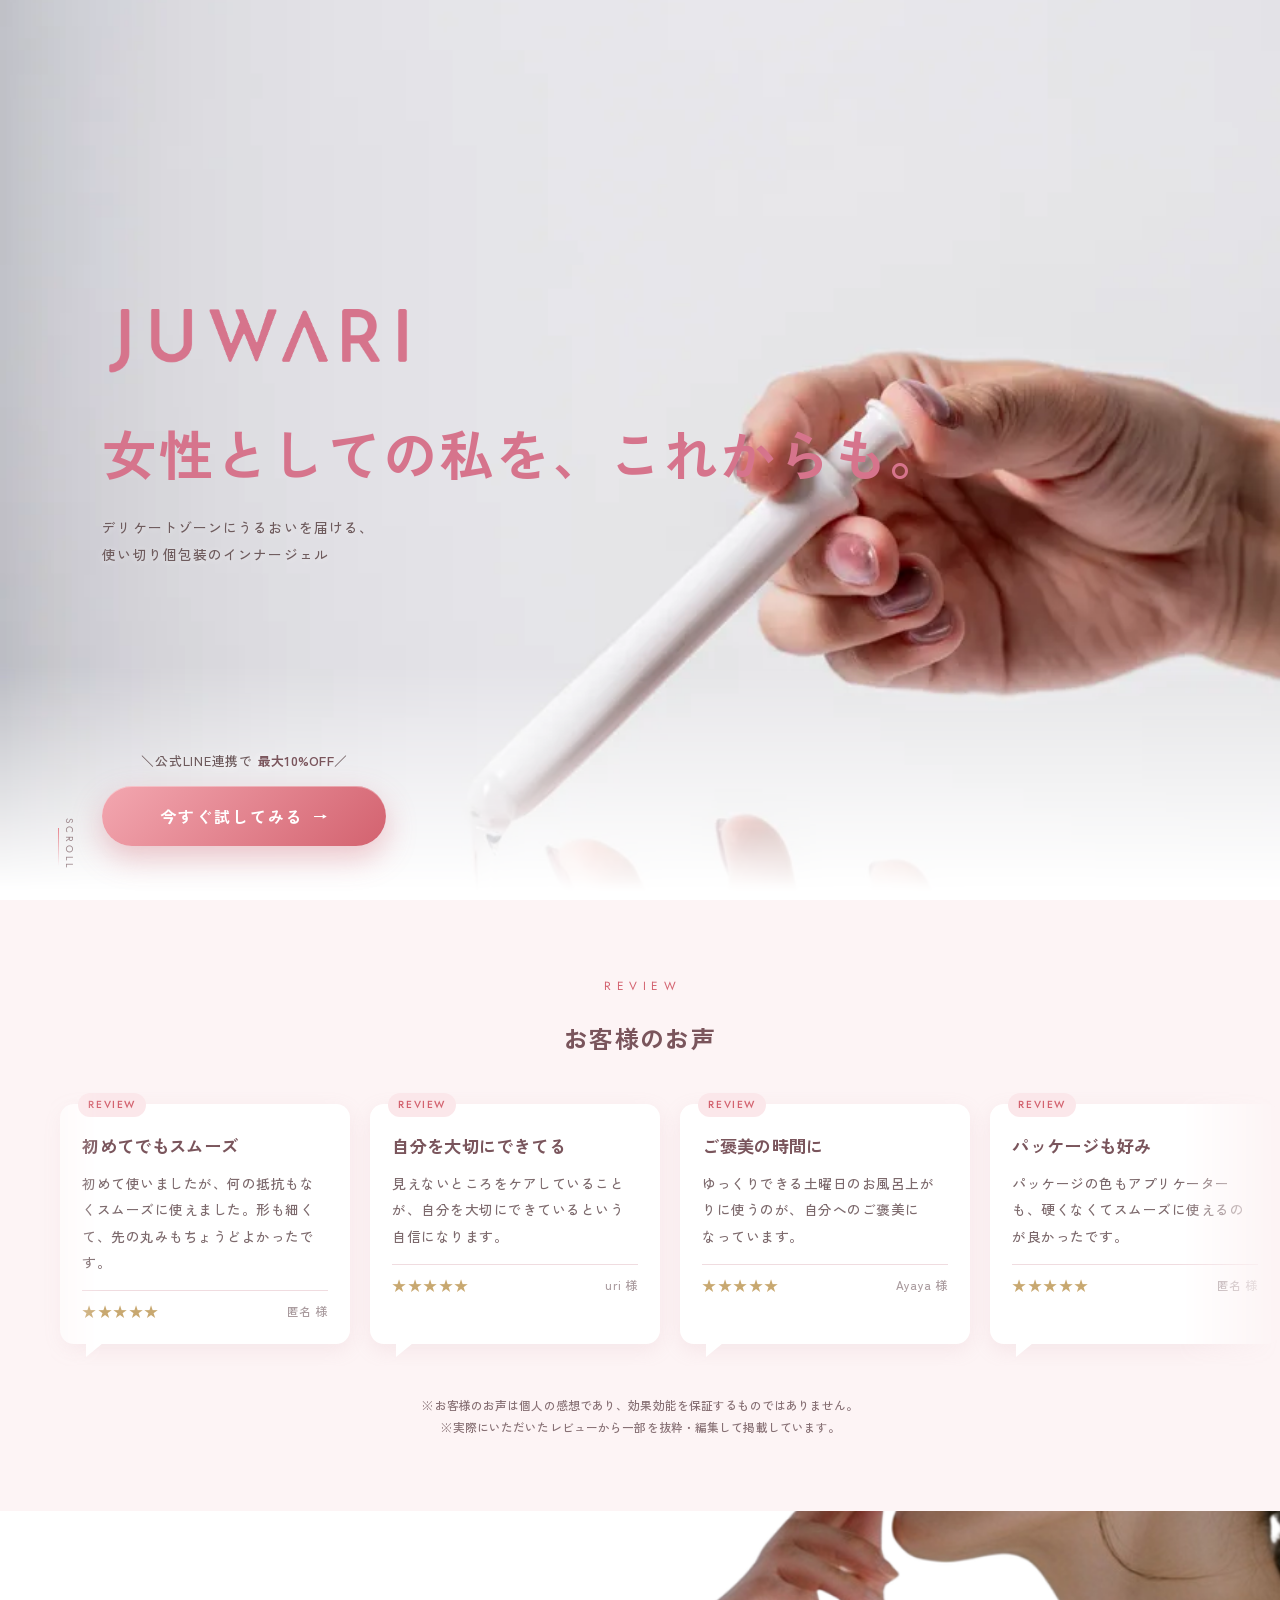
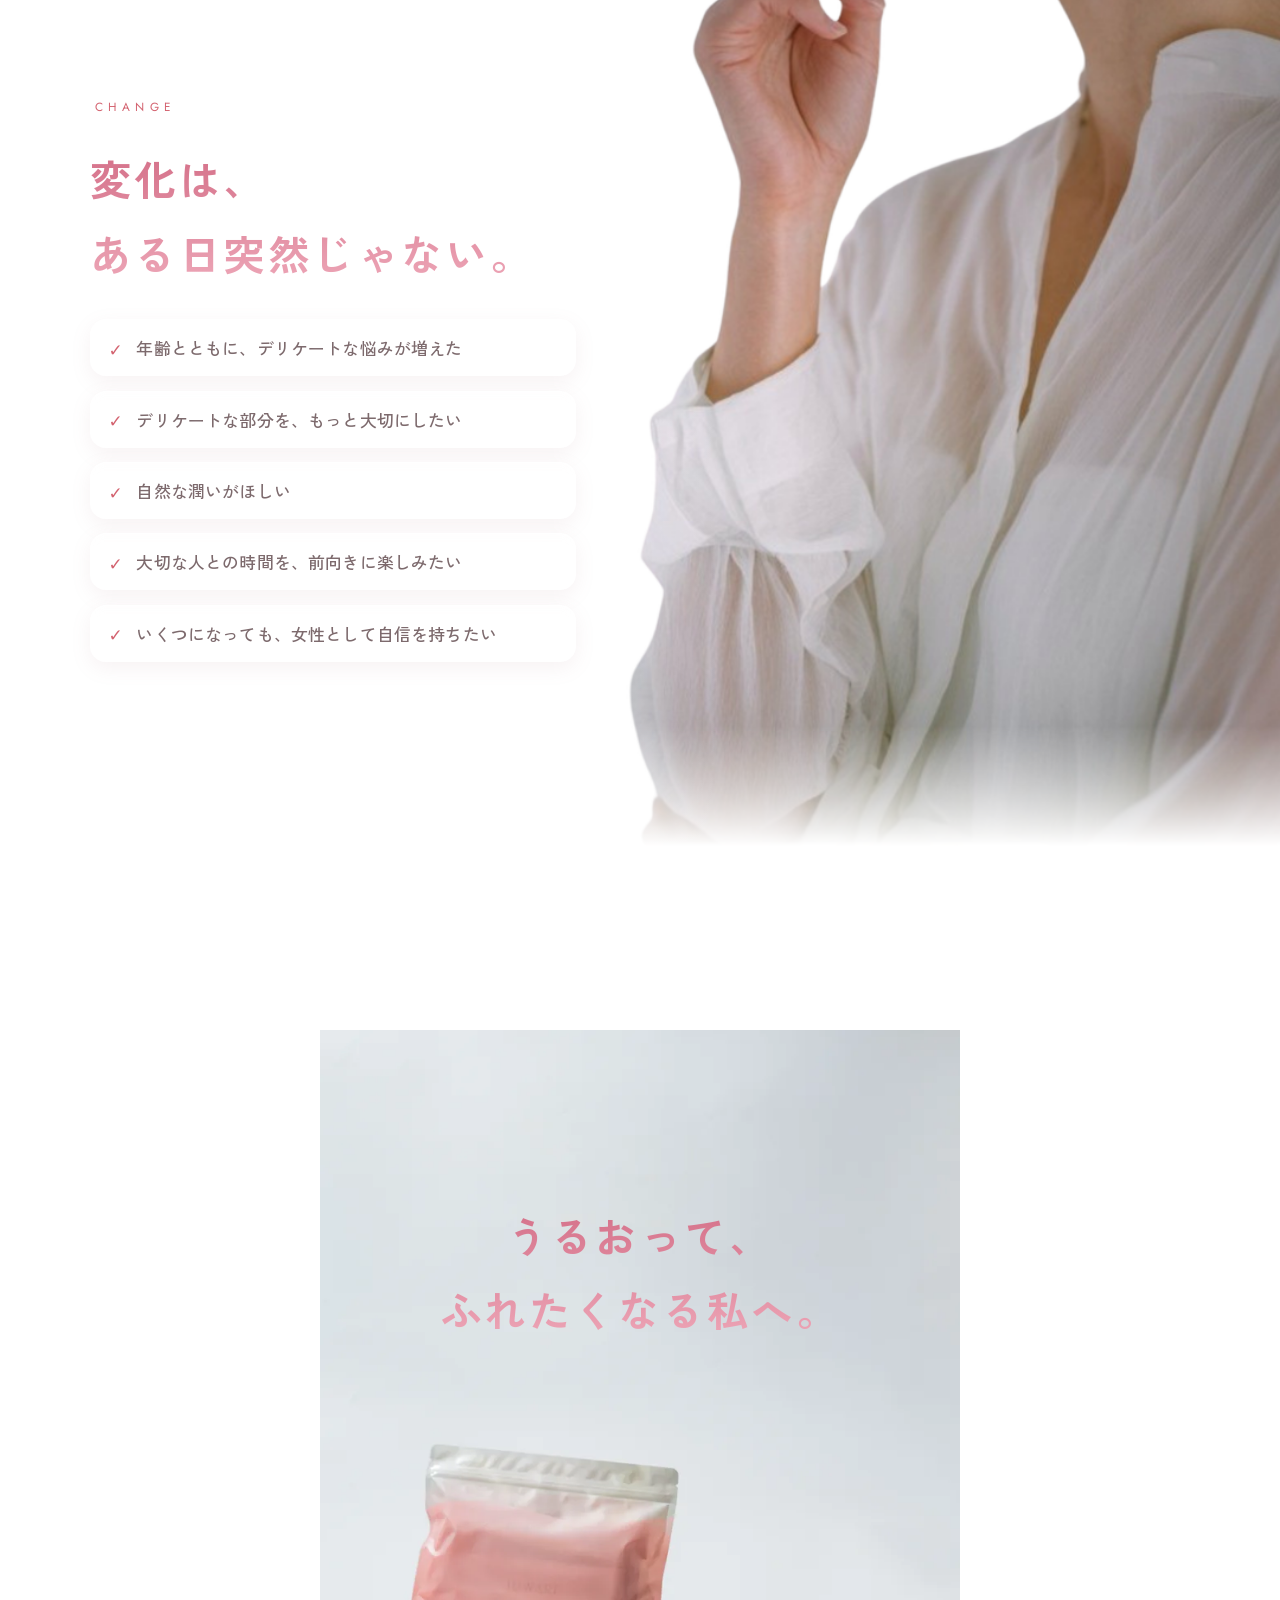
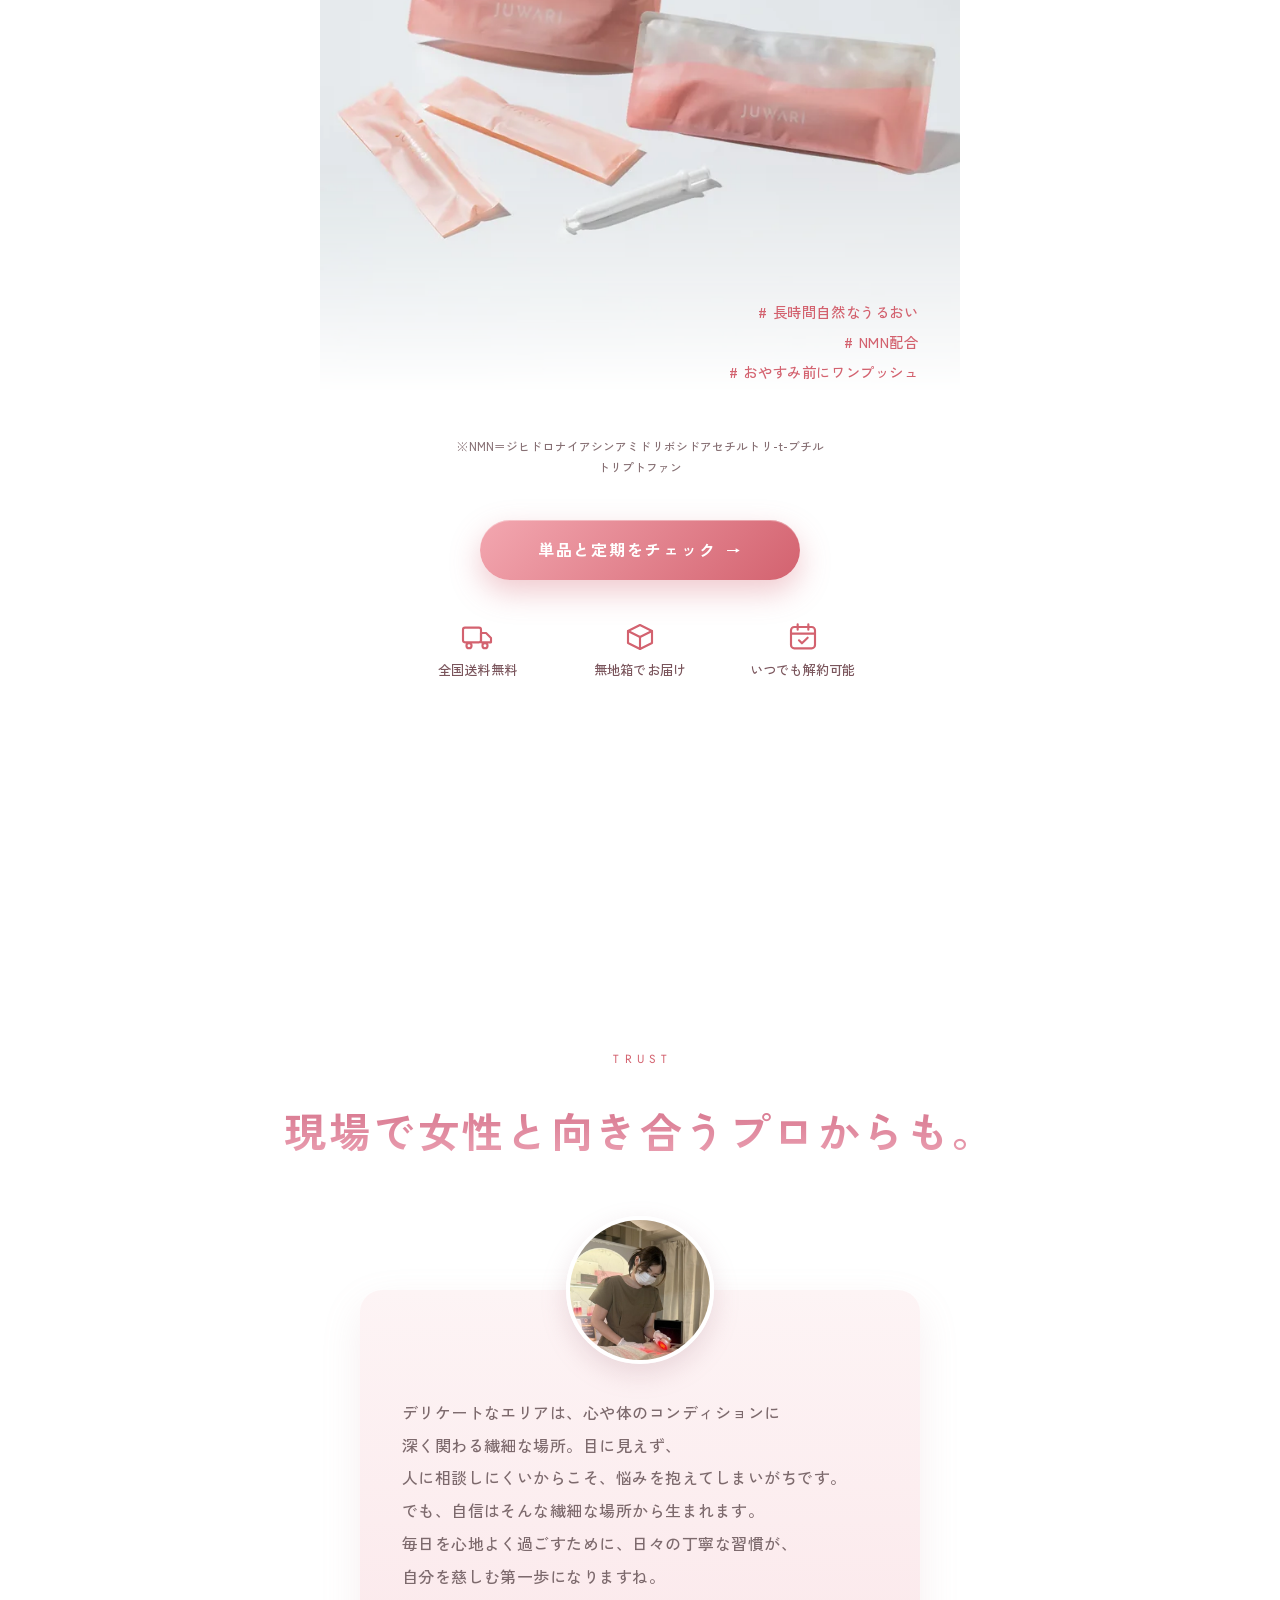
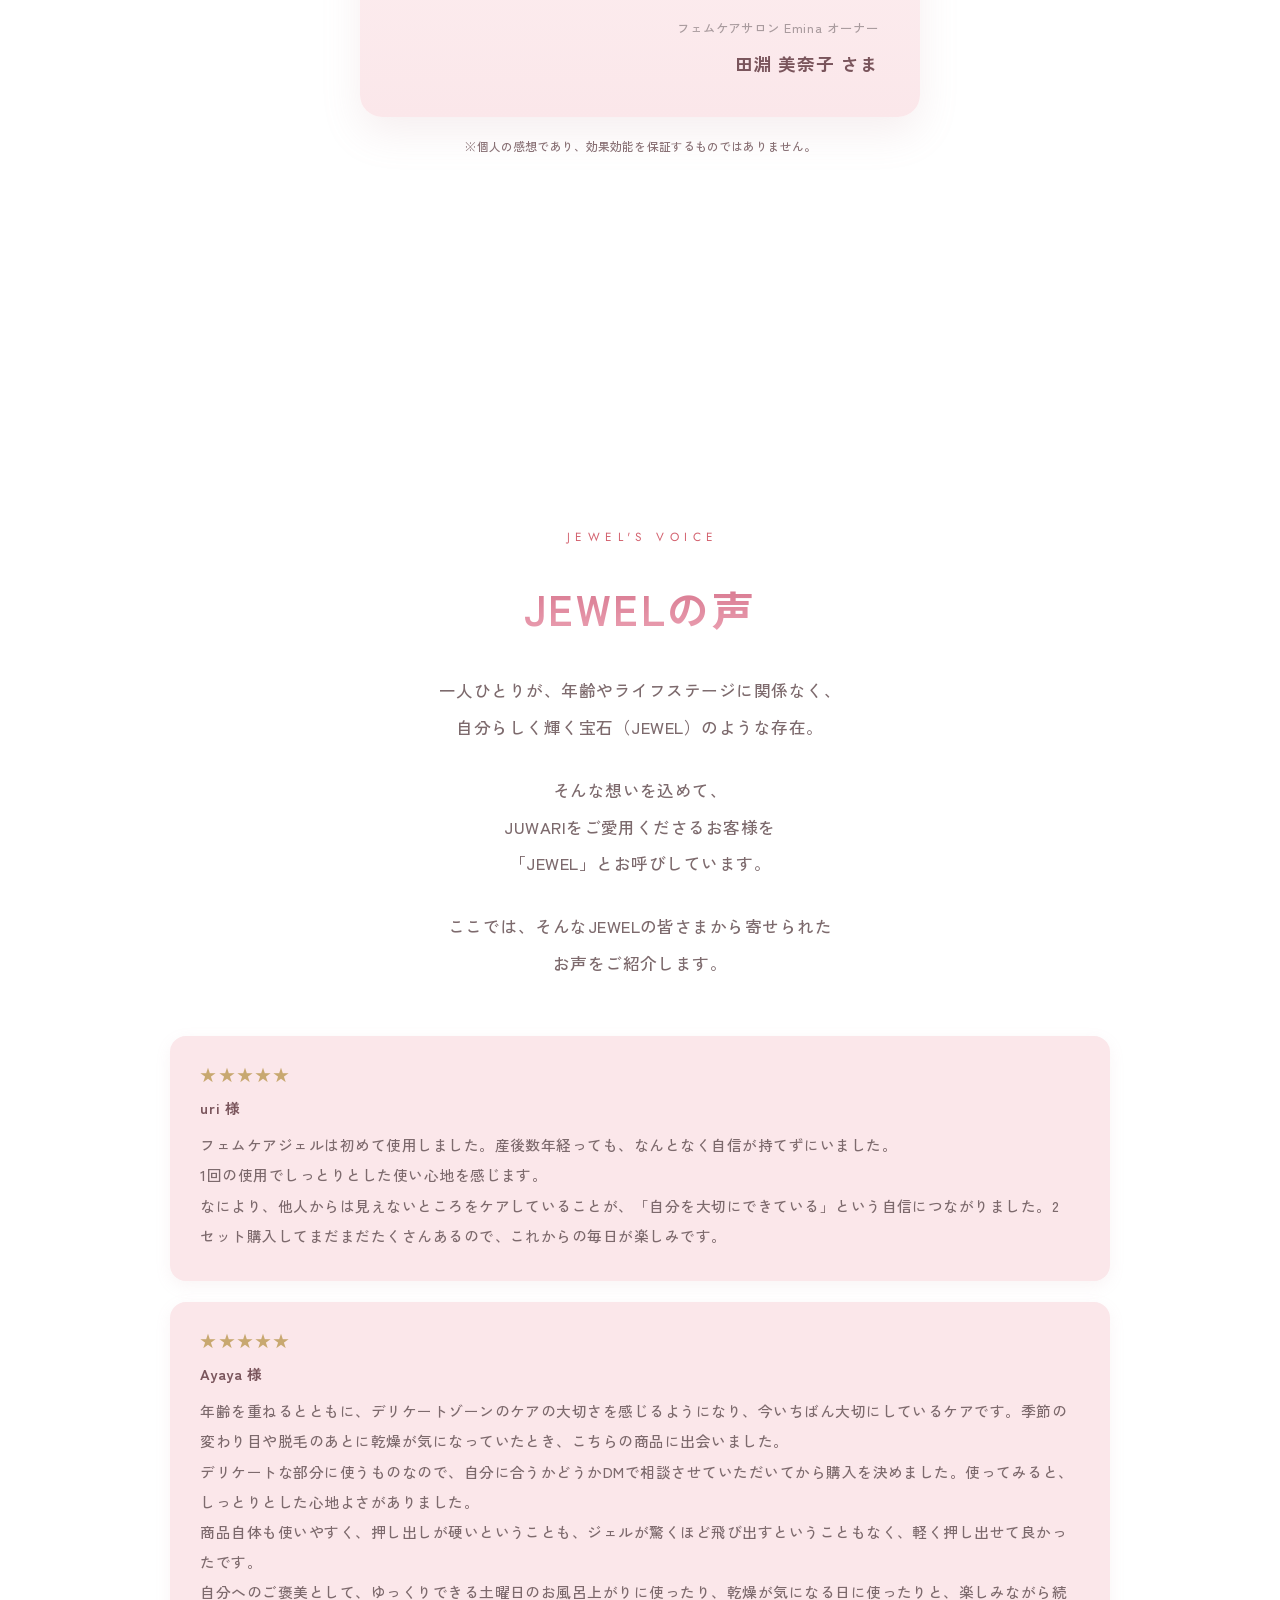
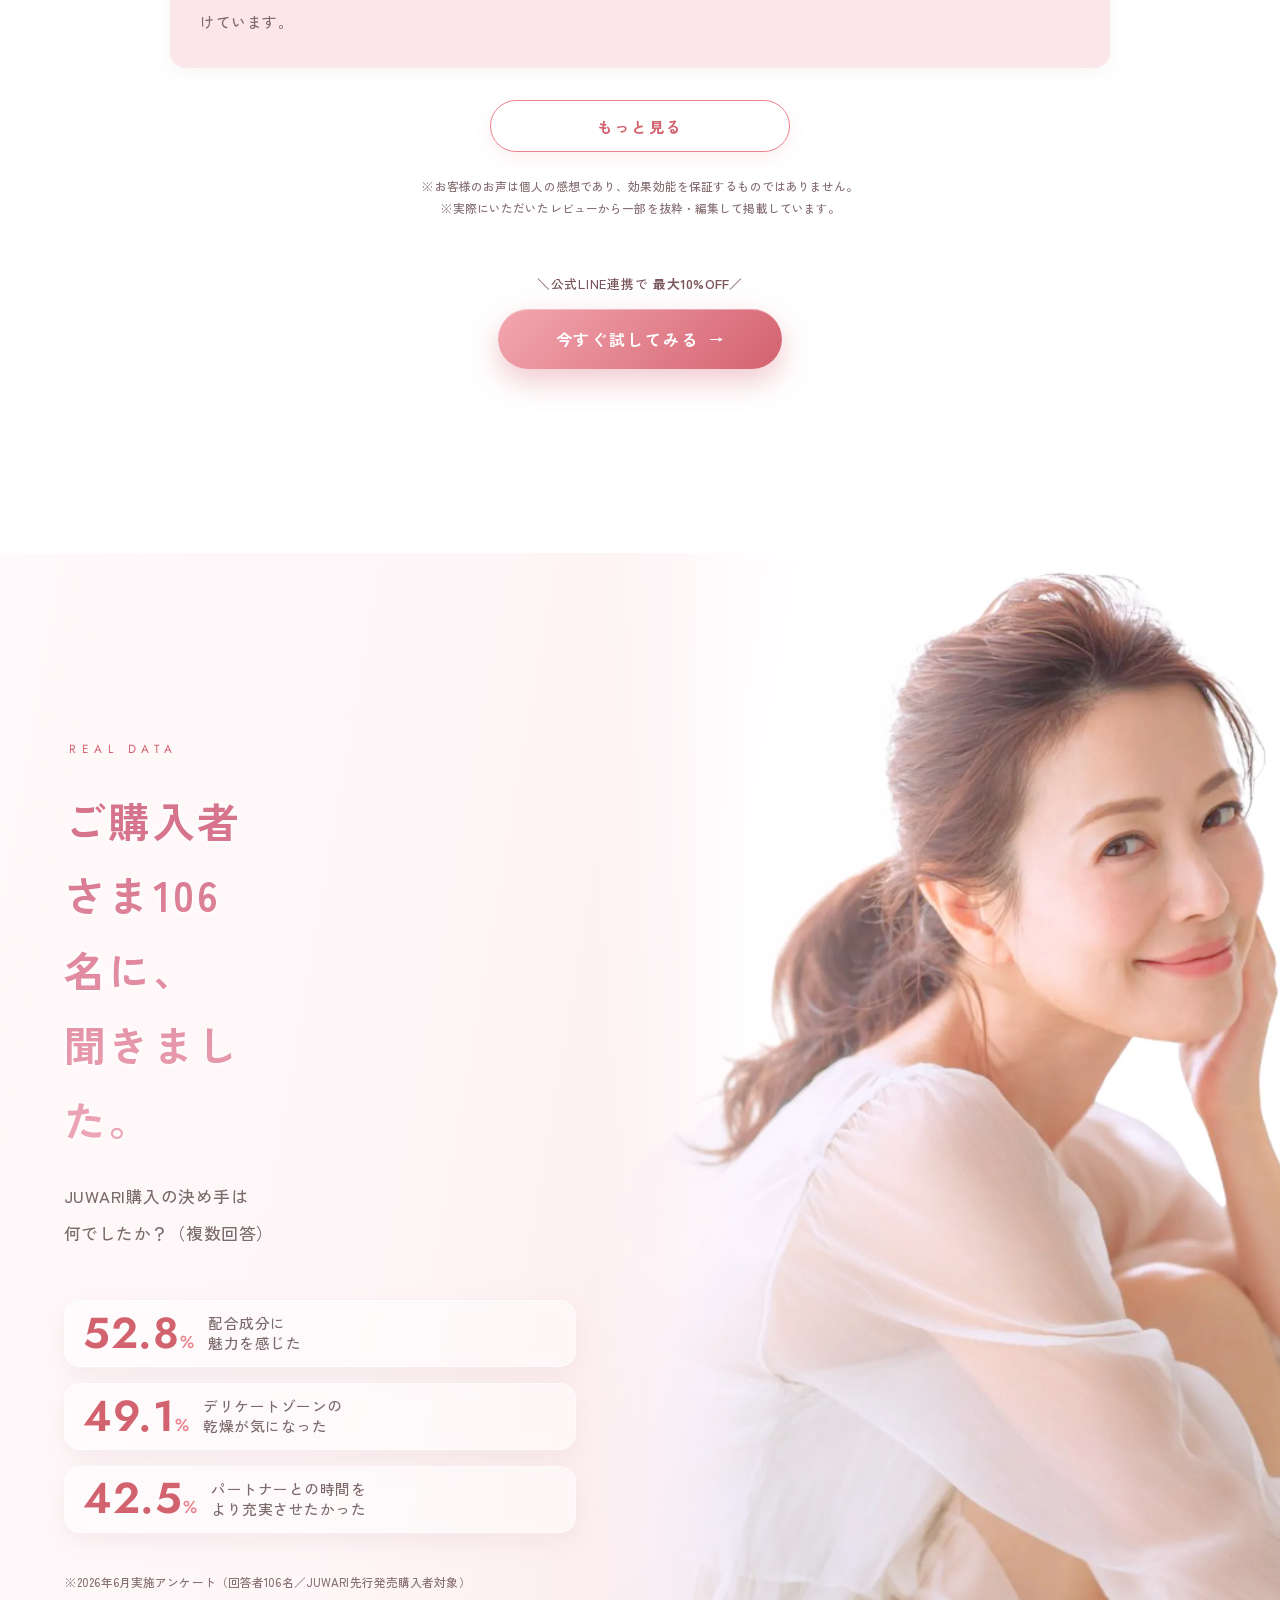
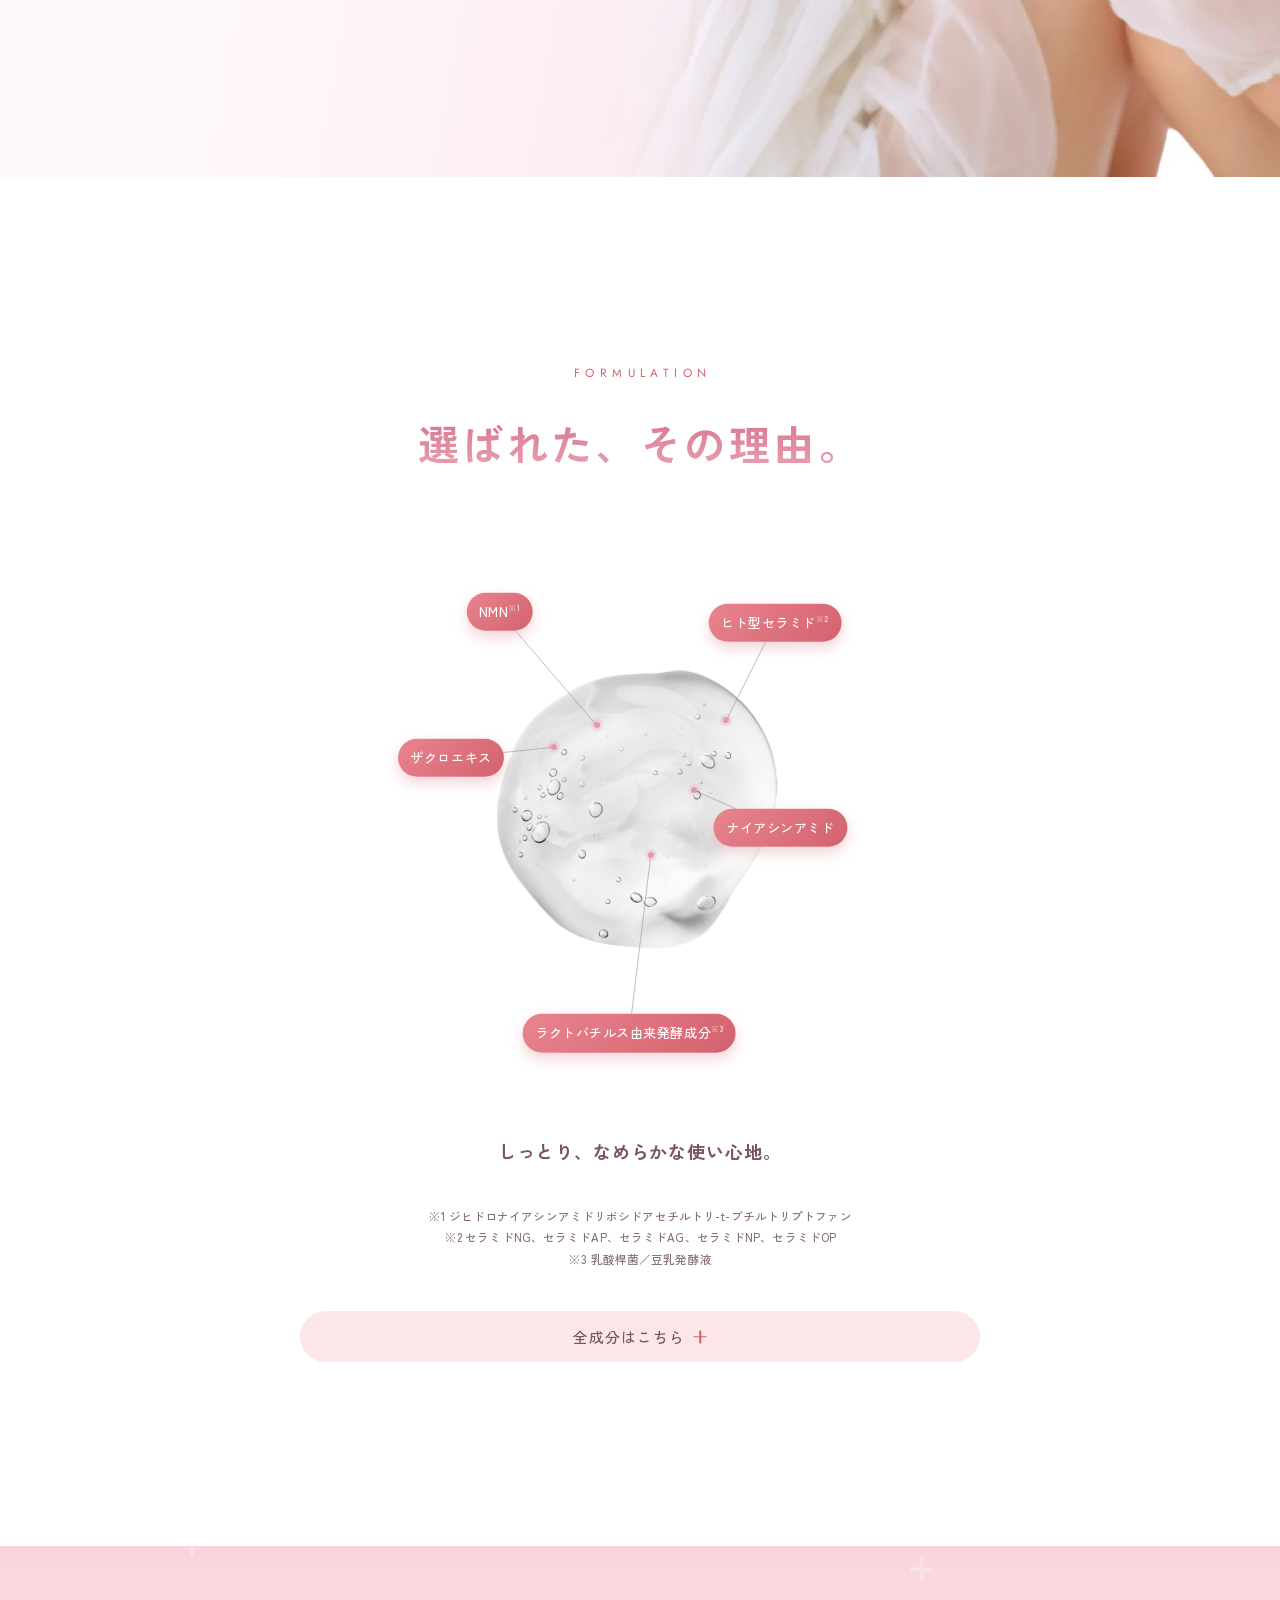
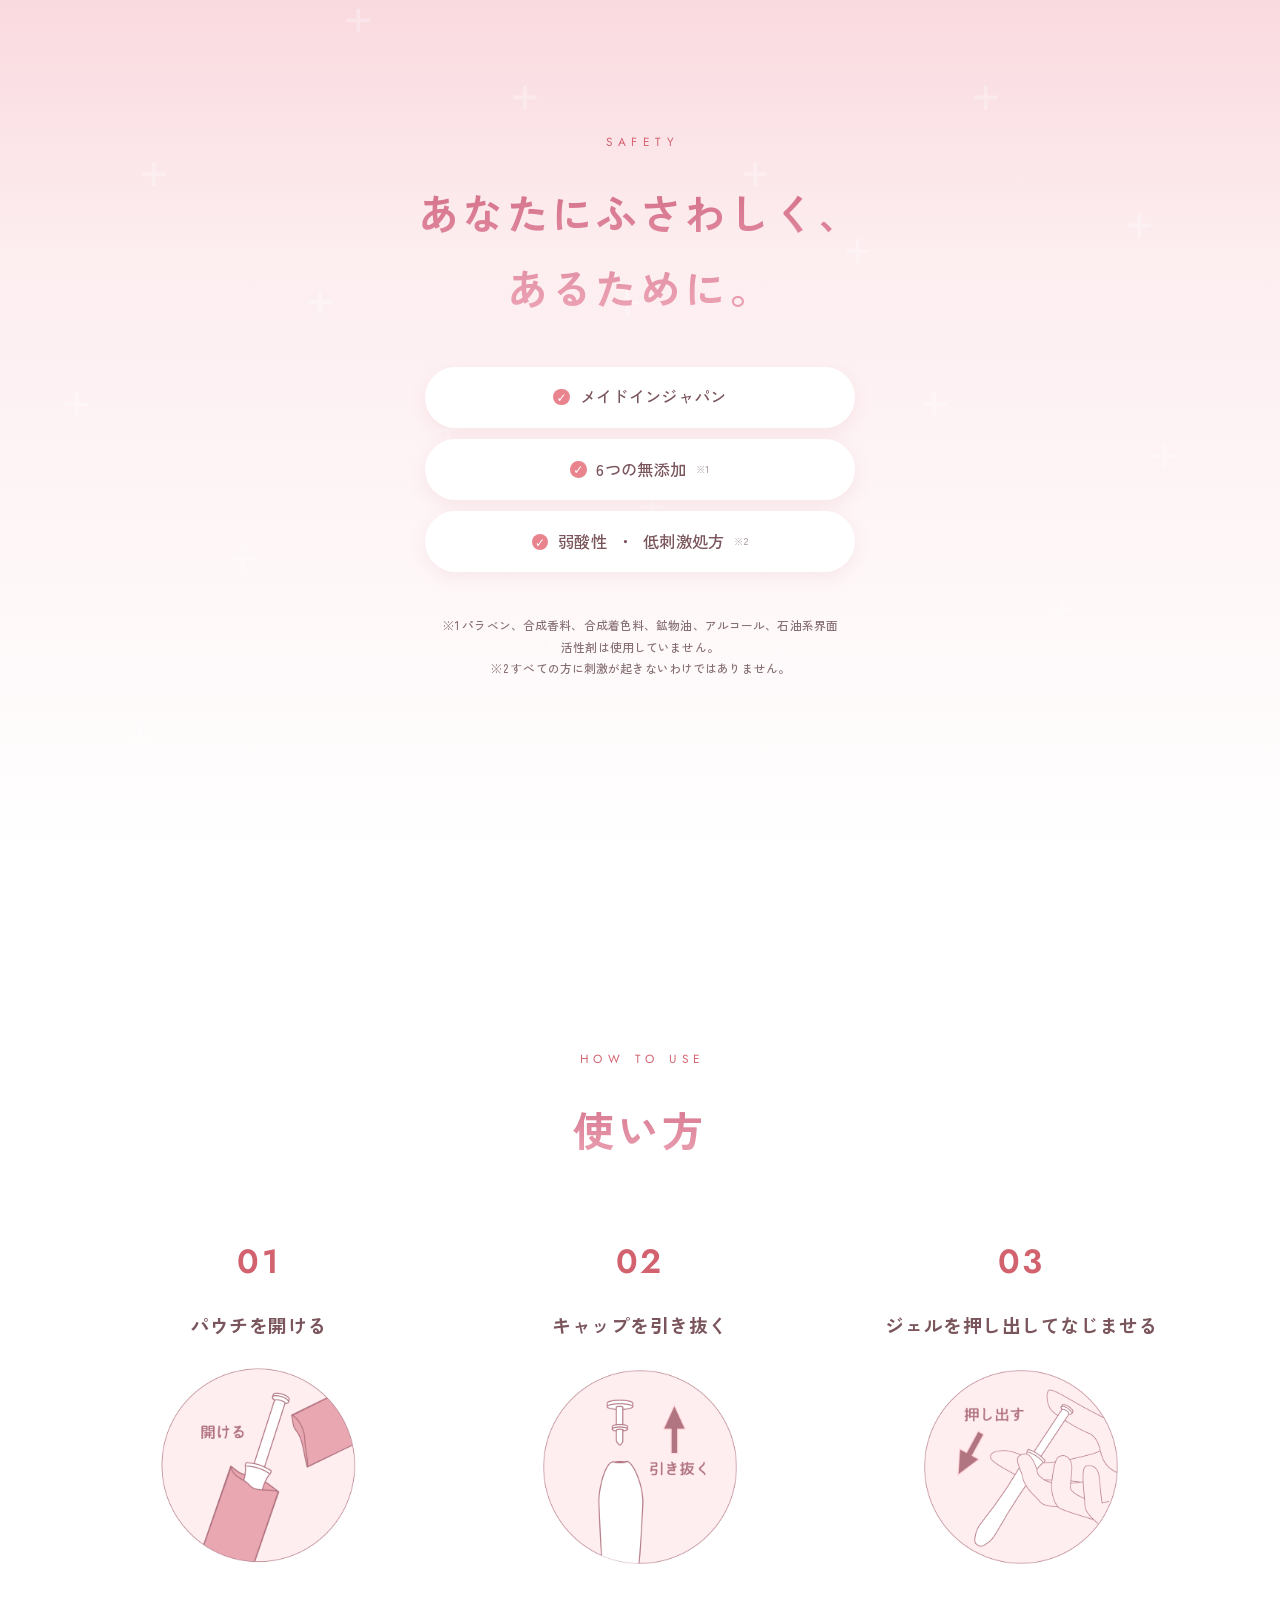
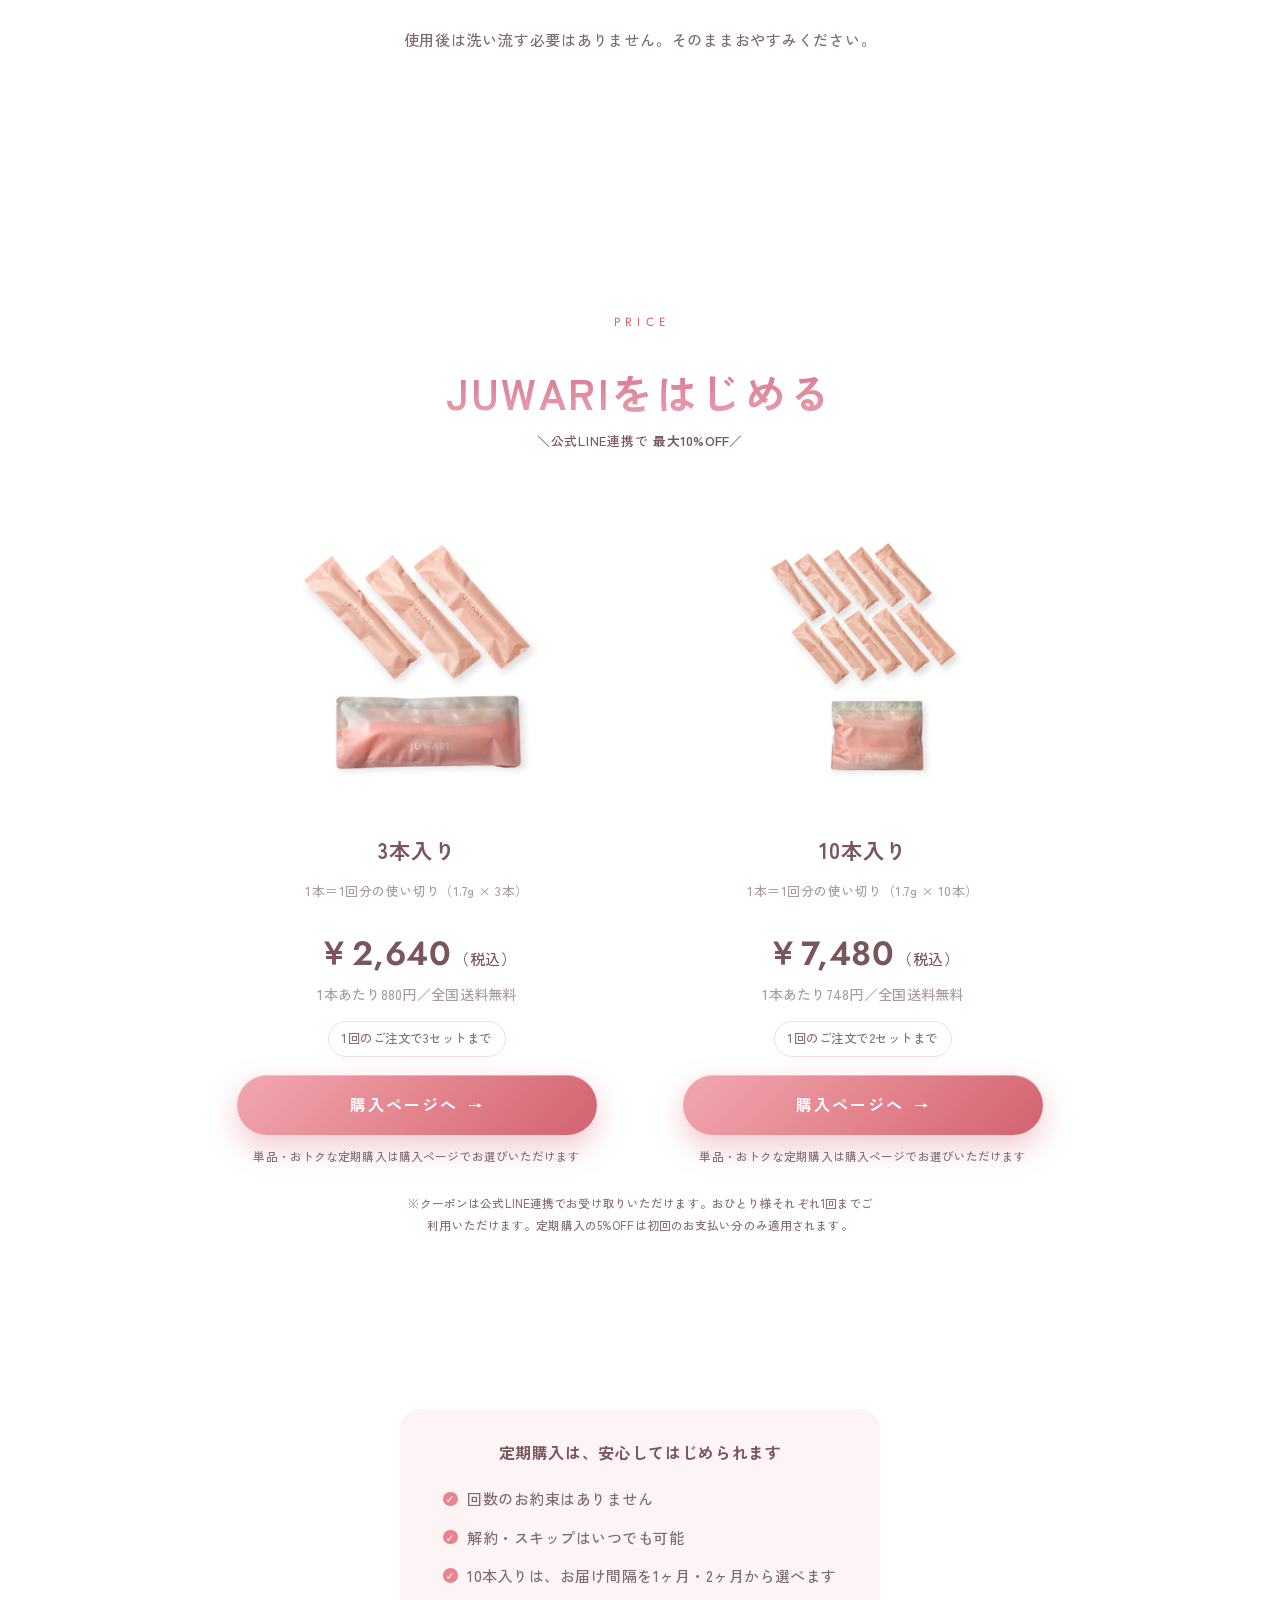
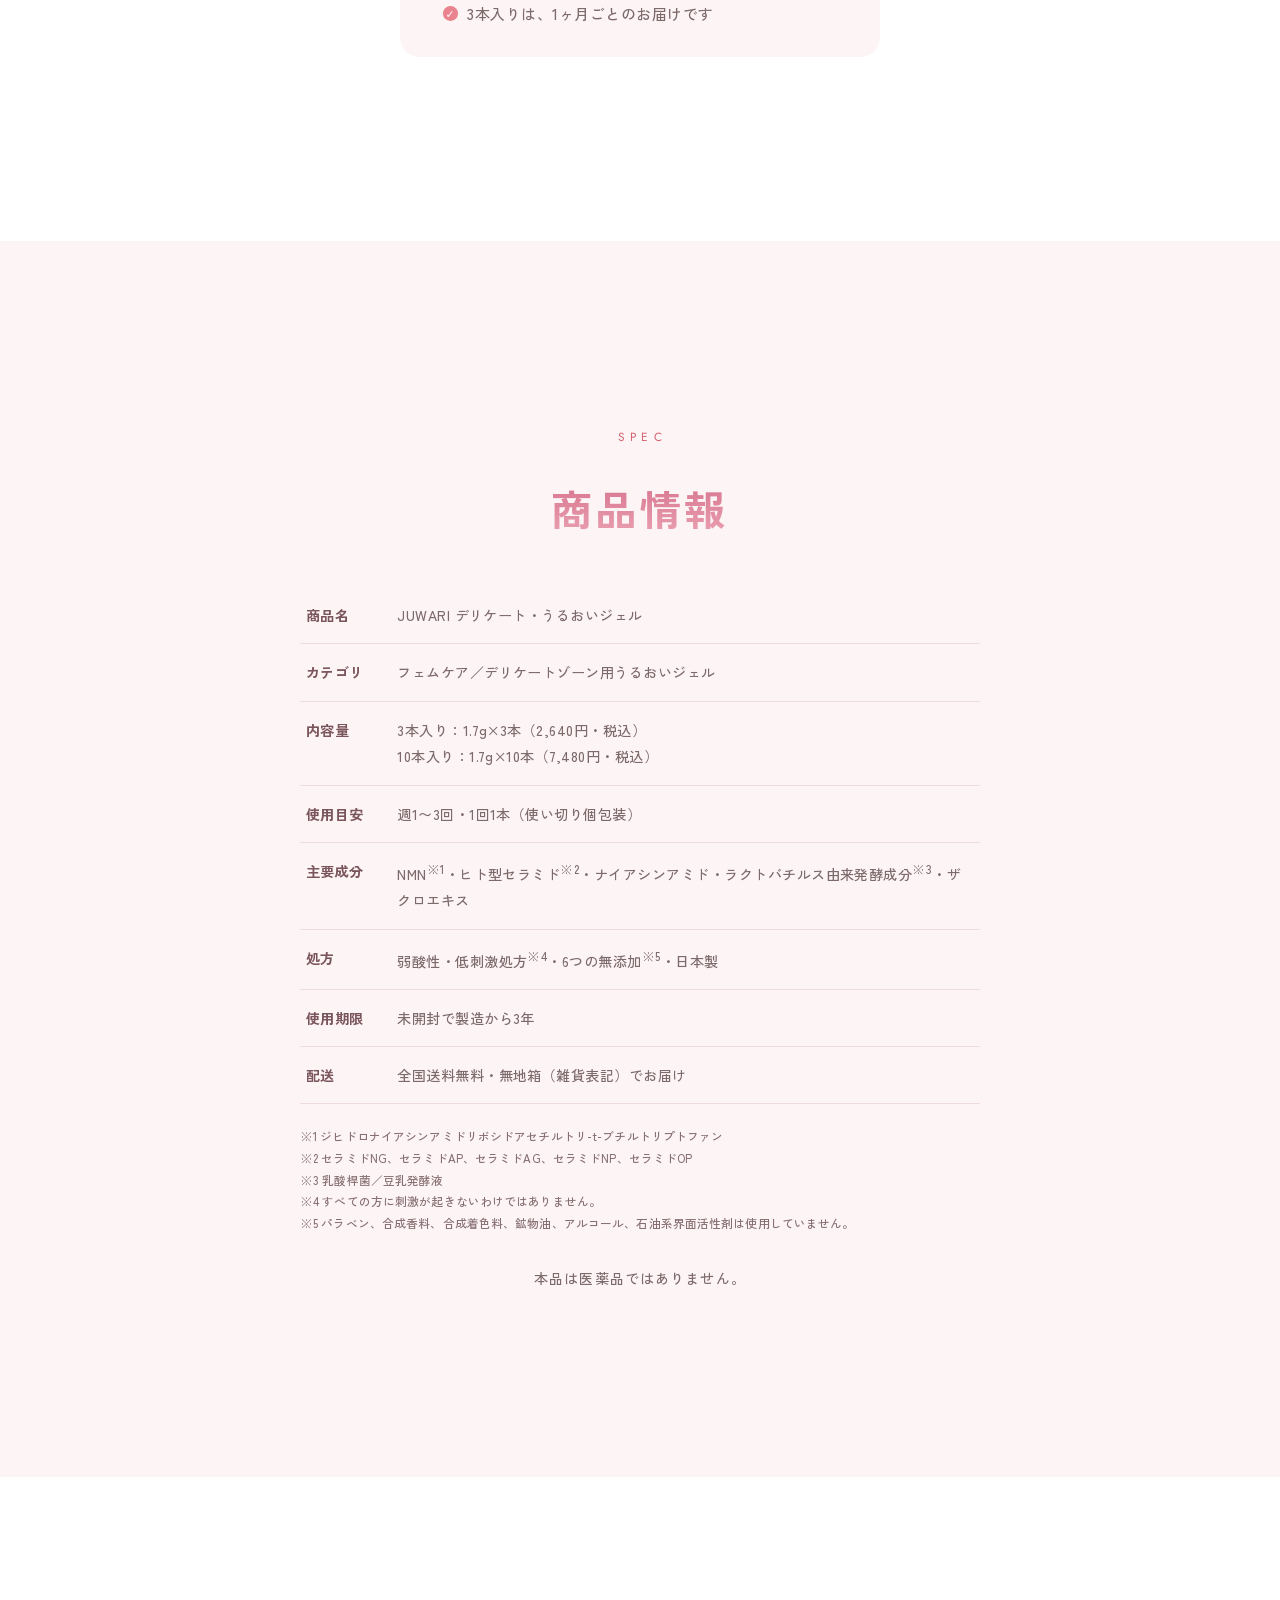
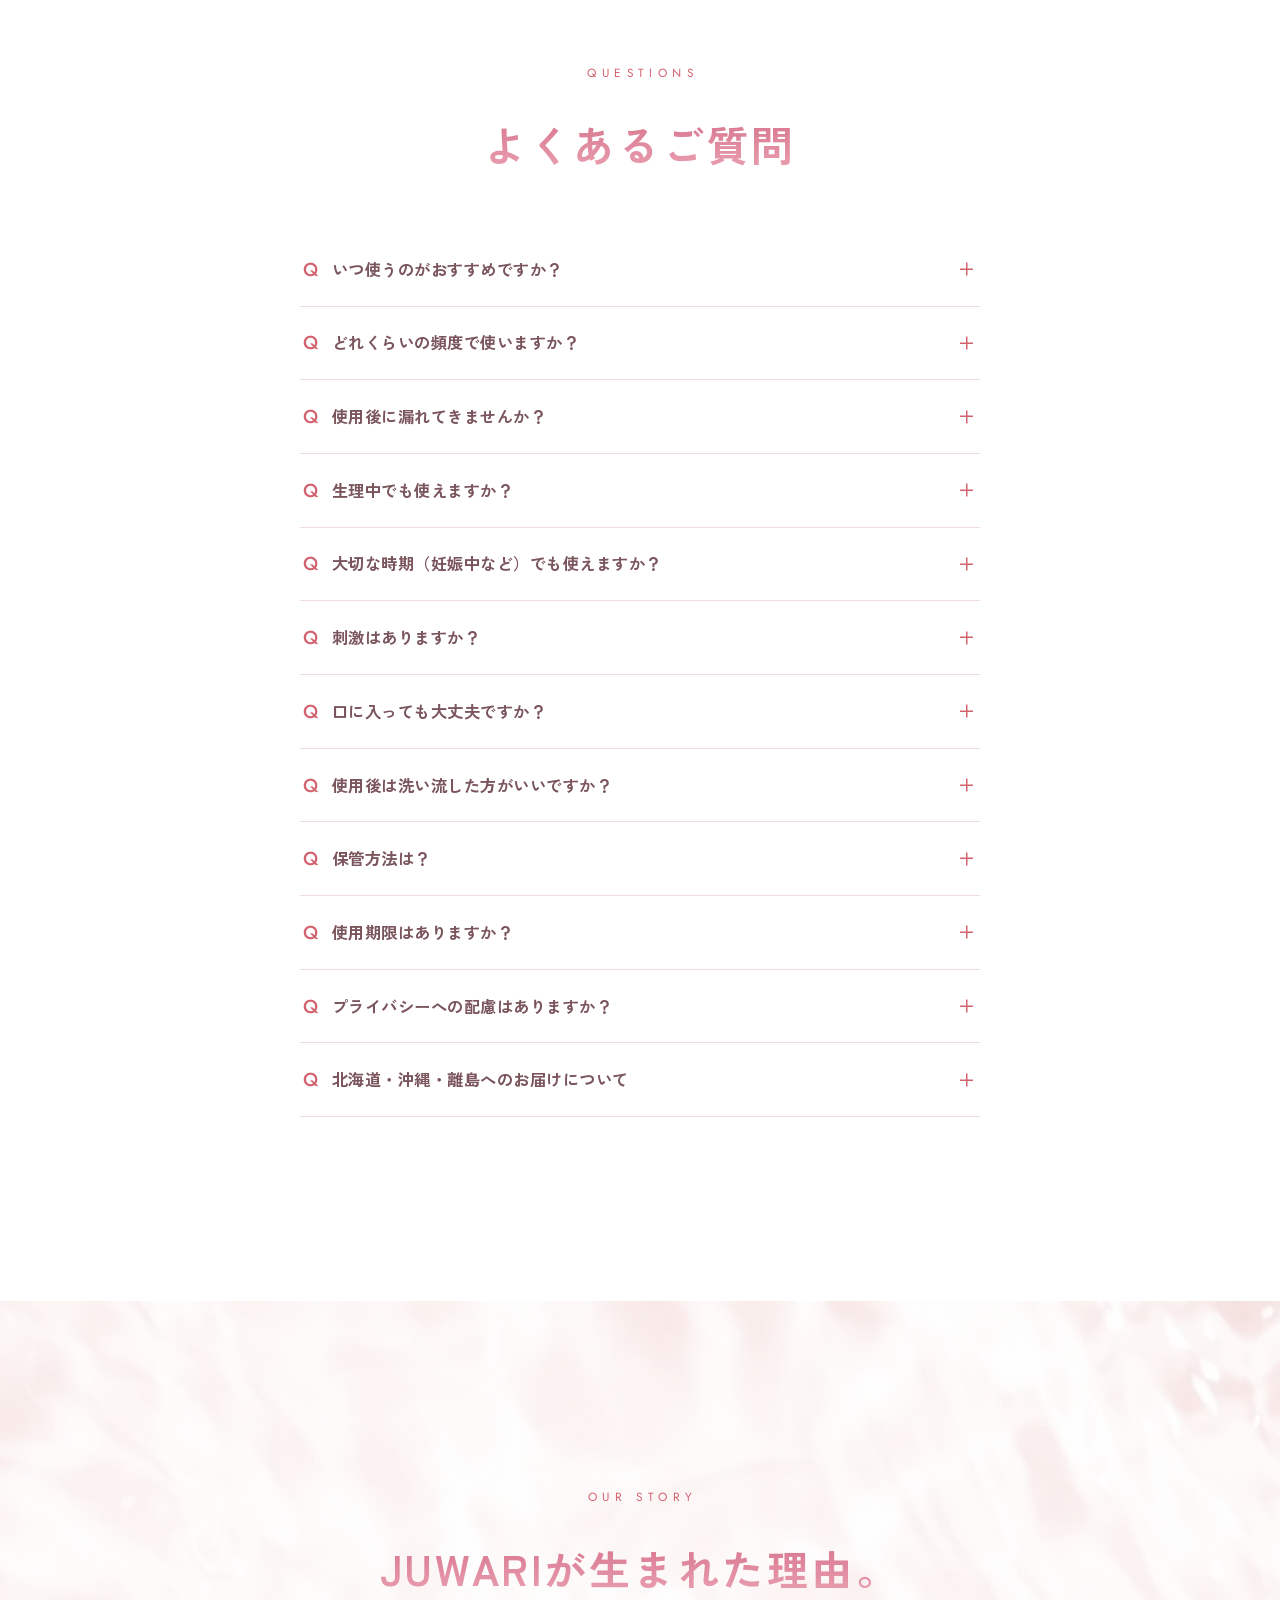
==== index.html @ 8a080aea "吹き出しの移動距離を複数タイミングで測り直すよう修正 ResizeObserverだけに頼っていたため、読み込み後に表示幅が変わる環境で 1周ぶんの移動距離が古い値のまま残り、ループの継ぎ目がズレる可" ====
<!DOCTYPE html>
<html lang="ja">
<head>
<meta charset="UTF-8" />
<meta name="viewport" content="width=device-width, initial-scale=1.0" />

<!-- SEO（CLAUDE.md §9） -->
<title>JUWARI（ジュワリ）デリケート・うるおいジェル｜女性としての私を、これからも。</title>
<meta name="description" content="JUWARI（ジュワリ）は、自分をいたわる時間を思い出すための日本発プレミアムフェムケアブランド。おやすみ前の新習慣に、うるおいジェル。メイドインジャパン・6つの無添加・第三者機関安全テスト実施済み。" />
<meta name="robots" content="index, follow" />
<link rel="canonical" href="https://juwari.jp/" />

<!-- OGP（画像は絶対URL・1200x630。キャッシュ対策で v2 ファイル名） -->
<meta property="og:type" content="website" />
<meta property="og:url" content="https://juwari.jp/" />
<meta property="og:title" content="JUWARI｜デリケートな時間に寄り添うインナージェル" />
<meta property="og:description" content="JUWARIは、自分を大切にするひとときに寄り添うフェムケアインナージェルです。個包装で使いやすく、毎日のデリケートな時間を心地よくサポートします。" />
<meta property="og:image" content="https://juwari.jp/assets/images/ogp-juwari-v2.jpg" />
<meta property="og:image:width" content="1200" />
<meta property="og:image:height" content="630" />
<meta property="og:locale" content="ja_JP" />

<!-- Twitter Card -->
<meta name="twitter:card" content="summary_large_image" />
<meta name="twitter:title" content="JUWARI｜デリケートな時間に寄り添うインナージェル" />
<meta name="twitter:description" content="JUWARIは、自分を大切にするひとときに寄り添うフェムケアインナージェルです。個包装で使いやすく、毎日のデリケートな時間を心地よくサポートします。" />
<meta name="twitter:image" content="https://juwari.jp/assets/images/ogp-juwari-v2.jpg" />
<meta name="theme-color" content="#FDF4F5" />

<!-- Metaドメイン認証（ビジネスポートフォリオ: JUWARIデリケート・うるおいジェル） -->
<meta name="facebook-domain-verification" content="714ii1g6j396b0lspem8v43itaqwsl" />

<!-- Meta Pixel（広告計測）ID: 1766685658109915
     Shopify側（shop.juwari.jp）はFacebook&Instagram販売チャネルで同じピクセルに接続すること
     preconnect: fbevents.js の取得前にDNS解決とTLS接続を済ませ、PageView送信を早める
     （ランディングページビューはピクセル発火が条件のため、離脱前に間に合う確率が上がる） -->
<link rel="preconnect" href="https://connect.facebook.net" crossorigin />
<script>
!function(f,b,e,v,n,t,s)
{if(f.fbq)return;n=f.fbq=function(){n.callMethod?
n.callMethod.apply(n,arguments):n.queue.push(arguments)};
if(!f._fbq)f._fbq=n;n.push=n;n.loaded=!0;n.version='2.0';
n.queue=[];t=b.createElement(e);t.async=!0;
t.src=v;s=b.getElementsByTagName(e)[0];
s.parentNode.insertBefore(t,s)}(window, document,'script',
'https://connect.facebook.net/en_US/fbevents.js');
fbq('init', '1766685658109915');
fbq('track', 'PageView');
</script>
<noscript><img height="1" width="1" style="display:none"
src="https://www.facebook.com/tr?id=1766685658109915&ev=PageView&noscript=1"
/></noscript>
<!-- End Meta Pixel -->

<!-- フォント（メイン: Zen Kaku Gothic New ／ 英字・数字: Jost） -->
<link rel="preconnect" href="https://fonts.googleapis.com" />
<link rel="preconnect" href="https://fonts.gstatic.com" crossorigin />
<link href="https://fonts.googleapis.com/css2?family=Zen+Kaku+Gothic+New:wght@300;400;500;700&family=Jost:wght@300;400;500;600&display=swap" rel="stylesheet" />

<!-- ?v= はキャッシュ対策のバージョン番号。CSSを更新したらこの数字も上げる -->
<link rel="stylesheet" href="assets/css/style.css?v=20260828-1" />

<!-- Judge.me ウィジェット読み込み（2026-08-28 停止）
     レビューは薬機法・景表法チェック済みの文面をLP内に直接記載する方式へ変更したため、
     ウィジェットは不要（外部JSを1本減らして表示速度も改善）。
     ※Shopify側でのレビュー収集・管理は従来どおり継続されます。
     ※Judge.meウィジェット表示に戻す場合は、下2行のコメントを外してください。
<script>jdgm = window.jdgm || {};jdgm.SHOP_DOMAIN = 'qzkx7z-qc.myshopify.com';jdgm.PLATFORM = 'shopify';jdgm.PUBLIC_TOKEN = 'LHK6Tu4tuP8HMSigYrlookmAwbk';</script>
<script data-cfasync='false' type='text/javascript' async src='https://cdnwidget.judge.me/widget_preloader.js'></script>
-->

<!-- =========================================================
     構造化データ（JSON-LD）— AI検索・リッチリザルト対策
     マスター: 01_LP作業中/AI検索最適化/05_json-ld_shopify.html
     ページ内の表示内容と完全一致させること（片方だけの更新は禁止）。
     SKU: JUWARI-3SET / JUWARI-10SET（2026-07-19 Shopify設定済み）
     TODO: Judge.meの実レビューが貯まったら aggregateRating / review を追加
           （架空の数値は絶対に入れない） -->
<script type="application/ld+json">
{
  "@context": "https://schema.org",
  "@type": "Organization",
  "@id": "https://2sec.co.jp/#organization",
  "name": "株式会社2sec",
  "url": "https://2sec.co.jp",
  "brand": {
    "@type": "Brand",
    "@id": "https://juwari.jp/#brand",
    "name": "JUWARI",
    "alternateName": "ジュワリ",
    "url": "https://juwari.jp/",
    "slogan": "女性としての私を、これからも。",
    "logo": "https://juwari.jp/assets/images/logo-wordmark-hero.png",
    "sameAs": [
      "https://www.instagram.com/juwari_official"
    ],
    "description": "日本発のプレミアムフェムケアブランド。年齢やライフステージの変化で自分を後回しにしがちな女性が「私を大切にする時間」を思い出すためのブランドです。"
  }
}
</script>
<script type="application/ld+json">
{
  "@context": "https://schema.org",
  "@type": "Product",
  "@id": "https://juwari.jp/#product",
  "name": "JUWARI デリケート・うるおいジェル",
  "alternateName": "ジュワリ デリケート・うるおいジェル",
  "brand": { "@id": "https://juwari.jp/#brand" },
  "manufacturer": { "@id": "https://2sec.co.jp/#organization" },
  "category": "フェムケア > デリケートゾーンケア > 保湿ジェル",
  "description": "デリケートゾーンにうるおいを届ける、使い切り個包装のインナージェル。NMN（ジヒドロナイアシンアミドリボシドアセチルトリ-t-ブチルトリプトファン）、5種のヒト型セラミド、ナイアシンアミド、ラクトバチルス由来発酵成分（乳酸桿菌／豆乳発酵液）、ザクロエキス配合。日本製・弱酸性・低刺激処方・6つの無添加（パラベン、合成香料、合成着色料、鉱物油、アルコール、石油系界面活性剤 不使用）。第三者機関安全テスト実施済み（※すべての方に刺激が起きないわけではありません）。1本1.7gの使い切りタイプで、週1〜3回、お風呂上がりや夜寝る前の使用がおすすめ。医薬品ではありません。",
  "image": [
    "https://juwari.jp/assets/images/ogp-juwari-v2.jpg",
    "https://juwari.jp/assets/images/price-3.jpg",
    "https://juwari.jp/assets/images/price-10.jpg"
  ],
  "countryOfOrigin": "JP",
  "audience": {
    "@type": "PeopleAudience",
    "suggestedGender": "female",
    "suggestedMinAge": 30,
    "suggestedMaxAge": 59
  },
  "offers": [
    {
      "@type": "Offer",
      "name": "3本入り（1.7g×3本）",
      "sku": "JUWARI-3SET",
      "url": "https://shop.juwari.jp/products/juwari-3set",
      "price": "2640",
      "priceCurrency": "JPY",
      "priceValidUntil": "2027-07-31",
      "availability": "https://schema.org/InStock",
      "itemCondition": "https://schema.org/NewCondition",
      "shippingDetails": {
        "@type": "OfferShippingDetails",
        "shippingRate": { "@type": "MonetaryAmount", "value": "0", "currency": "JPY" },
        "shippingDestination": { "@type": "DefinedRegion", "addressCountry": "JP" }
      },
      "seller": { "@id": "https://2sec.co.jp/#organization" }
    },
    {
      "@type": "Offer",
      "name": "10本入り（1.7g×10本）",
      "sku": "JUWARI-10SET",
      "url": "https://shop.juwari.jp/products/juwari-10set",
      "price": "7480",
      "priceCurrency": "JPY",
      "priceValidUntil": "2027-07-31",
      "availability": "https://schema.org/InStock",
      "itemCondition": "https://schema.org/NewCondition",
      "shippingDetails": {
        "@type": "OfferShippingDetails",
        "shippingRate": { "@type": "MonetaryAmount", "value": "0", "currency": "JPY" },
        "shippingDestination": { "@type": "DefinedRegion", "addressCountry": "JP" }
      },
      "seller": { "@id": "https://2sec.co.jp/#organization" }
    }
  ]
}
</script>
<script type="application/ld+json">
{
  "@context": "https://schema.org",
  "@type": "FAQPage",
  "@id": "https://juwari.jp/#faq",
  "mainEntity": [
    {
      "@type": "Question",
      "name": "いつ使うのがおすすめですか？",
      "acceptedAnswer": { "@type": "Answer", "text": "1日の終わり、お風呂上がりや夜寝る前がおすすめです。" }
    },
    {
      "@type": "Question",
      "name": "どれくらいの頻度で使いますか？",
      "acceptedAnswer": { "@type": "Answer", "text": "おすすめは週に1〜3回程度です。乾燥が気になる時は、3日程度継続してお試しください。" }
    },
    {
      "@type": "Question",
      "name": "使用後に漏れてきませんか？",
      "acceptedAnswer": { "@type": "Answer", "text": "個人差はありますが、なじませた後、しっとりとした潤いが続きます。また、ご使用後はすぐに横になってお休みいただくと、ジェルがなじみやすく、漏れも気になりにくくなります。気になる方は、おりものシートなどを併用いただくと、より快適にお過ごしいただけます。" }
    },
    {
      "@type": "Question",
      "name": "生理中でも使えますか？",
      "acceptedAnswer": { "@type": "Answer", "text": "生理中の経血が多いタイミングは避けて、体調に合わせてご使用ください。" }
    },
    {
      "@type": "Question",
      "name": "大切な時期（妊娠中など）でも使えますか？",
      "acceptedAnswer": { "@type": "Answer", "text": "お身体がデリケートな時期ですので、念のためご使用をお控えください。" }
    },
    {
      "@type": "Question",
      "name": "刺激はありますか？",
      "acceptedAnswer": { "@type": "Answer", "text": "容器は安全規格をクリアした素材で、滑らかな形状になっています。中身のジェルも、第三者機関による安全テスト実施済み※の低刺激処方の製品です。※すべての方に刺激が起きないわけではありません。" }
    },
    {
      "@type": "Question",
      "name": "口に入っても大丈夫ですか？",
      "acceptedAnswer": { "@type": "Answer", "text": "口に入れてもやさしい成分で作られています。ですが食べ物ではありませんので、故意に食べることはお控えください。" }
    },
    {
      "@type": "Question",
      "name": "使用後は洗い流した方がいいですか？",
      "acceptedAnswer": { "@type": "Answer", "text": "洗い流す必要はありません。" }
    },
    {
      "@type": "Question",
      "name": "保管方法は？",
      "acceptedAnswer": { "@type": "Answer", "text": "直射日光を避け、湿気の少ない涼しいところに保管してください。" }
    },
    {
      "@type": "Question",
      "name": "使用期限はありますか？",
      "acceptedAnswer": { "@type": "Answer", "text": "使用期限は未開封で製造から3年間です。パッケージ背面にも記載しておりますのでご確認ください。" }
    },
    {
      "@type": "Question",
      "name": "プライバシーへの配慮はありますか？",
      "acceptedAnswer": { "@type": "Answer", "text": "中身がわからない無地の箱で、雑貨表記でお届けしますのでご安心ください。" }
    },
    {
      "@type": "Question",
      "name": "北海道・沖縄・離島へのお届けについて",
      "acceptedAnswer": { "@type": "Answer", "text": "北海道、沖縄、離島へのお届けは、本州よりお時間をいただく場合があります。配送会社が表示するお届け予定日は最短でのお届け予定日となるため、実際のお届け日は前後する場合がございます。あらかじめご了承ください。" }
    }
  ]
}
</script>
<script type="application/ld+json">
{
  "@context": "https://schema.org",
  "@type": "BreadcrumbList",
  "@id": "https://juwari.jp/#breadcrumb",
  "itemListElement": [
    { "@type": "ListItem", "position": 1, "name": "JUWARI 公式", "item": "https://juwari.jp/" },
    { "@type": "ListItem", "position": 2, "name": "デリケート・うるおいジェル", "item": "https://shop.juwari.jp/products/juwari-3set" }
  ]
}
</script>
</head>
<body>

<!-- =========================================================
     ① ファーストビュー（ヒーロー動画）
     3本の動画をフェードで連結・自動再生/ミュート/ループ
     ========================================================= -->
<header class="hero" id="top">
  <!-- FVは全画面メインビジュアル構成（2026-07-14）：
       DSC_2358をトリミングなしの全体（hero-full.webp・18KB）でFV全面に表示（cover）。
       テキストは写真上部の余白（スマホ）／左の余白（PC）へ配置し、人物・商品には重ねない。
       写真下部はマスクで白へフェードし、次セクションへ境界なくつながる -->
  <img class="hero__photo" src="assets/images/hero-full.webp" alt="JUWARI デリケート・うるおいジェル ― アプリケーターから指先へジェルをひと滴落とす様子" width="860" height="1292" fetchpriority="high" />
  <div class="hero__inner">
    <img class="hero__logo" src="assets/images/logo-wordmark-hero.png" alt="JUWARI" width="320" height="80" />
    <!-- SEO/AI対策：h1は商品名（sr-only＝画面非表示・検索エンジンとスクリーンリーダーには読める）。
         キャッチコピーは見た目そのまま p に変更（2026-07-19・07_LP本文再構成案の承認済み項目） -->
    <h1 class="sr-only">JUWARI デリケート・うるおいジェル</h1>
    <p class="hero__title">女性としての私を、これからも。</p>
    <!-- 初見のユーザー（SNS流入）に「何の商品か」を一言で伝えるカテゴリ説明 -->
    <p class="hero__desc"><span class="nb">デリケートゾーンにうるおいを届ける、</span><br class="br-sp" /><span class="nb">使い切り個包装のインナージェル</span></p>
  </div>
  <div class="hero__cta">
    <p class="line-coupon">＼公式LINE連携で <em>最大10%OFF</em>／</p>
    <!-- TODO: 購入リンク（Shopify URL）に差し替え -->
    <a class="btn js-buy" href="https://shop.juwari.jp/"><span>今すぐ試してみる</span><span class="arrow">→</span></a>
  </div>
  <span class="hero__scroll">SCROLL</span>
</header>

<main>

  <!-- =========================================================
       ①-2 FV直下：お客様のお声（吹き出しカード・自動スクロール）
       ▼ 文面について（重要）
         実際にいただいたレビュー（Judge.me）から、薬機法・景品表示法の観点で
         「症状の改善／身体の変化の断定／医薬品的表現」に当たる部分を削除し、
         使用感・気持ちの範囲に収まる部分だけを抜粋・編集しています。原文にない効果表現は加えていません。
       ▼ 差し替え方
         下の li.bubble を1件＝1カードとして増減するだけ。JSが自動で複製してシームレスに流します。
         （4〜6件が見やすい目安。1件あたり見出し＋2行程度に収める）
       ========================================================= -->
  <section class="section fv-reviews" aria-labelledby="fv-reviews-h">
    <div class="container">
      <p class="eyebrow">REVIEW</p>
      <h2 class="fv-reviews__title" id="fv-reviews-h">お客様のお声</h2>
    </div>

    <!-- data-speed: 1秒あたりの移動px（大きいほど速い）。JSが読み取ります -->
    <div class="bubbles js-bubbles" data-speed="55">
      <ul class="bubbles__track js-bubbles-track">

        <li class="bubble">
          <a class="bubble__card" href="#voice">
            <span class="bubble__tab">Review</span>
            <p class="bubble__title">初めてでもスムーズ</p>
            <p class="bubble__body">初めて使いましたが、何の抵抗もなくスムーズに使えました。形も細くて、先の丸みもちょうどよかったです。</p>
            <p class="bubble__meta">
              <span class="bubble__stars" aria-label="5段階中5">★★★★★</span>
              <span class="bubble__name">匿名 様</span>
            </p>
          </a>
        </li>

        <li class="bubble">
          <a class="bubble__card" href="#voice">
            <span class="bubble__tab">Review</span>
            <p class="bubble__title">自分を大切にできてる</p>
            <p class="bubble__body">見えないところをケアしていることが、自分を大切にできているという自信になります。</p>
            <p class="bubble__meta">
              <span class="bubble__stars" aria-label="5段階中5">★★★★★</span>
              <span class="bubble__name">uri 様</span>
            </p>
          </a>
        </li>

        <li class="bubble">
          <a class="bubble__card" href="#voice">
            <span class="bubble__tab">Review</span>
            <p class="bubble__title">ご褒美の時間に</p>
            <p class="bubble__body">ゆっくりできる土曜日のお風呂上がりに使うのが、自分へのご褒美になっています。</p>
            <p class="bubble__meta">
              <span class="bubble__stars" aria-label="5段階中5">★★★★★</span>
              <span class="bubble__name">Ayaya 様</span>
            </p>
          </a>
        </li>

        <li class="bubble">
          <a class="bubble__card" href="#voice">
            <span class="bubble__tab">Review</span>
            <p class="bubble__title">パッケージも好み</p>
            <p class="bubble__body">パッケージの色もアプリケーターも、硬くなくてスムーズに使えるのが良かったです。</p>
            <p class="bubble__meta">
              <span class="bubble__stars" aria-label="5段階中5">★★★★★</span>
              <span class="bubble__name">匿名 様</span>
            </p>
          </a>
        </li>

        <li class="bubble">
          <a class="bubble__card" href="#voice">
            <span class="bubble__tab">Review</span>
            <p class="bubble__title">続けていきたい</p>
            <p class="bubble__body">使いやすくて良いです。これからも続けていきたいです。</p>
            <p class="bubble__meta">
              <span class="bubble__stars" aria-label="5段階中5">★★★★★</span>
              <span class="bubble__name">匿名 様</span>
            </p>
          </a>
        </li>

      </ul>
    </div>

    <div class="container">
      <p class="fv-reviews__note note">※お客様のお声は個人の感想であり、効果効能を保証するものではありません。<br />※実際にいただいたレビューから一部を抜粋・編集して掲載しています。</p>
    </div>
  </section>

  <!-- =========================================================
       ② 共感 CHANGE
       ========================================================= -->
  <section class="section empathy" aria-labelledby="change-h">
    <div class="empathy__photo">
      <img src="assets/images/change-woman.png" alt="口元にそっと手を添え、物思いにふける女性" loading="lazy" onerror="this.style.display='none'" />
    </div>
    <div class="empathy__text reveal">
        <p class="eyebrow">CHANGE</p>
        <h2 class="headline" id="change-h"><span class="nb">変化は、</span><br class="br-sp" /><span class="nb">ある日突然じゃない。</span></h2>
        <ul class="empathy__list">
          <li><span class="nb">年齢とともに、</span><br class="br-sp" /><span class="nb">デリケートな悩みが増えた</span></li>
          <li><span class="nb">デリケートな部分を、</span><br class="br-sp" /><span class="nb">もっと大切にしたい</span></li>
          <li><span class="nb">自然な潤いがほしい</span></li>
          <li><span class="nb">大切な人との時間を、</span><br class="br-sp" /><span class="nb">前向きに楽しみたい</span></li>
          <li><span class="nb">いくつになっても、</span><br class="br-sp" /><span class="nb">女性として自信を持ちたい</span></li>
        </ul>
      </div>
  </section>

  <!-- =========================================================
       ③ 解決策 うるおって、ふれたくなる私へ。（商品＋おすすめ3ポイント）
       ========================================================= -->
  <section class="section solution" aria-labelledby="solution-h">
    <!-- メインビジュアル＝セクション全幅の静止画（DSC_2493・枠/角丸/影なし・比率維持 solution-full.webp 15KB）。
         見出しは画像上部の余白へ重ね（商品には重ねない）、画像下部はマスクで白へフェード。
         構成: 画像（+見出し） → ハッシュタグ → 注記 → CTA → 安心アイコン3つ -->
    <div class="solution__visual reveal">
      <img class="solution__photo" src="assets/images/solution-full4.webp" alt="JUWARI デリケート・うるおいジェル ― パウチと個包装、アプリケーターのセット" loading="lazy" width="780" height="1186" />
      <h2 class="headline solution__headline" id="solution-h"><span class="nb">うるおって、</span><br /><span class="nb">ふれたくなる私へ。</span></h2>
      <!-- ハッシュタグ：画像下部のフェード開始位置に右揃えで重ねる（商品には掛からない右下の余白） -->
      <ul class="points">
        <li class="point"># 長時間自然なうるおい</li>
        <li class="point"># NMN配合</li>
        <li class="point"># おやすみ前にワンプッシュ</li>
      </ul>
    </div>
    <div class="solution__inner reveal">
      <p class="points__note note">※NMN＝ジヒドロナイアシンアミドリボシドアセチルトリ-t-ブチルトリプトファン</p>
      <div class="cta-block">
        <a class="btn js-buy" href="#price"><span>単品と定期をチェック</span><span class="arrow">→</span></a>
      </div>
      <!-- 購入セクションと同じ安心アイコン（デザイン・サイズ・カラー共通の .assure を再利用） -->
      <ul class="assure solution__assure">
        <li class="assure__item">
          <svg viewBox="0 0 24 24" fill="none" stroke="currentColor" stroke-width="1.6" stroke-linecap="round" stroke-linejoin="round" aria-hidden="true">
            <rect x="1.5" y="5" width="13.5" height="11" rx="1.5" /><path d="M15 9h3.8l3.7 3.7V16H15z" /><circle cx="6" cy="18.5" r="1.9" /><circle cx="18" cy="18.5" r="1.9" />
          </svg>
          <span>全国送料無料</span>
        </li>
        <li class="assure__item">
          <svg viewBox="0 0 24 24" fill="none" stroke="currentColor" stroke-width="1.6" stroke-linecap="round" stroke-linejoin="round" aria-hidden="true">
            <path d="M21 16.5v-9L12 3 3 7.5v9L12 21l9-4.5z" /><path d="M3 7.5l9 4.5 9-4.5" /><path d="M12 12v9" />
          </svg>
          <span>無地箱でお届け</span>
        </li>
        <li class="assure__item">
          <svg viewBox="0 0 24 24" fill="none" stroke="currentColor" stroke-width="1.6" stroke-linecap="round" stroke-linejoin="round" aria-hidden="true">
            <rect x="3" y="4.5" width="18" height="16" rx="2.5" /><path d="M8 2.5v4M16 2.5v4M3 9.5h18" /><path d="M9 14.5l2.2 2.2 4.3-4.2" />
          </svg>
          <span>いつでも解約可能</span>
        </li>
      </ul>
    </div>
  </section>

  <!-- =========================================================
       ④ 専門家コメント TRUST
       ========================================================= -->
  <section class="section trust" aria-labelledby="trust-h">
    <div class="container center reveal">
      <p class="eyebrow">TRUST</p>
      <h2 class="headline" id="trust-h"><span class="nb">現場で女性と向き合う</span><br class="br-sp" /><span class="nb">プロからも。</span></h2>
    </div>
    <div class="container reveal" style="margin-top:clamp(2rem,7vw,3rem)">
      <!-- 円形写真＋白カードのレイアウト（写真がカード上部に半分重なる）。色・フォントはJUWARIブランドで統一 -->
      <div class="expert">
        <!-- 専門家の写真（正方形 expert.jpg を円形にトリミング表示） -->
        <div class="expert__photo">
          <img src="assets/images/expert.jpg" alt="フェムケアサロン Emina オーナー 田淵美奈子さま（施術風景）" loading="lazy" />
        </div>
        <div class="expert__card">
          <!-- 固定改行(br-sp)は使わず、フレーズ単位(<span class="nb">＝途中で折らない)の自然な折り返しに。
               短い語句が前後の行と自動で結合し、画面幅ごとに1行の文字数が最適化される（孤立行を防止） -->
          <p class="expert__comment">
            <span class="nb">デリケートなエリアは、</span><span class="nb">心や体のコンディションに</span><span class="nb">深く関わる繊細な場所。</span><span class="nb">目に見えず、</span><span class="nb">人に相談しにくいからこそ、</span><span class="nb">悩みを抱えてしまいがちです。</span><br />
            <span class="nb">でも、自信はそんな</span><span class="nb">繊細な場所から生まれます。</span><span class="nb">毎日を心地よく過ごすために、</span><span class="nb">日々の丁寧な習慣が、</span><span class="nb">自分を慈しむ</span><span class="nb">第一歩になりますね。</span>
          </p>
          <p class="expert__name">
            <span>フェムケアサロン Emina オーナー</span>
            <b>田淵 美奈子 さま</b>
          </p>
        </div>
        <p class="note expert__note">※個人の感想であり、効果効能を保証するものではありません。</p>
      </div>
    </div>
  </section>

  <!-- =========================================================
       ⑤ レビュー（JEWELの声・長文）
       ========================================================= -->
  <section class="section reviews" id="voice" aria-labelledby="reviews-h">
    <div class="container reveal">
      <p class="eyebrow">JEWEL'S VOICE</p>
      <h2 class="headline" id="reviews-h">JEWELの声</h2>
      <!-- 3段落・余白を活かす。指定の改行は <br>。長い行のみスマホで自然に追加改行(<br class="br-sp">)し、375〜430pxで折り返し崩れを防ぐ（PCは指定どおり） -->
      <p class="lead">一人ひとりが、<br class="br-sp" />年齢やライフステージに関係なく、<br />自分らしく輝く宝石（JEWEL）のような存在。</p>
      <p class="lead">そんな想いを込めて、<br />JUWARIをご愛用くださるお客様を<br />「JEWEL」とお呼びしています。</p>
      <p class="lead">ここでは、<br class="br-sp" />そんなJEWELの皆さまから寄せられた<br />お声をご紹介します。</p>

      <!-- ▼ レビュー（長文）：実際にいただいたレビュー（Judge.me）から、薬機法・景品表示法の観点で
           「症状の改善／身体の変化の断定／医薬品的表現／専門家としての推奨」に当たる部分を削除し、
           使用感・気持ちの範囲に収まる部分だけを抜粋・編集しています。原文にない効果表現は加えていません。
           仕様: 初期は2件表示 →「もっと見る」で残りをその場で展開 → 全件表示後はボタン非表示。
           差し替え方: article.voice-card を1件＝1レビューとして増減するだけ（JSが件数を自動で判定します） -->
      <div class="juwari-reviews js-voice-list">

        <article class="voice-card">
          <p class="voice-card__stars" aria-label="5段階中5">★★★★★</p>
          <p class="voice-card__name">uri 様</p>
          <p class="voice-card__body">フェムケアジェルは初めて使用しました。産後数年経っても、なんとなく自信が持てずにいました。<br />1回の使用でしっとりとした使い心地を感じます。<br />なにより、他人からは見えないところをケアしていることが、「自分を大切にできている」という自信につながりました。2セット購入してまだまだたくさんあるので、これからの毎日が楽しみです。</p>
        </article>

        <article class="voice-card">
          <p class="voice-card__stars" aria-label="5段階中5">★★★★★</p>
          <p class="voice-card__name">Ayaya 様</p>
          <p class="voice-card__body">年齢を重ねるとともに、デリケートゾーンのケアの大切さを感じるようになり、今いちばん大切にしているケアです。季節の変わり目や脱毛のあとに乾燥が気になっていたとき、こちらの商品に出会いました。<br />デリケートな部分に使うものなので、自分に合うかどうかDMで相談させていただいてから購入を決めました。使ってみると、しっとりとした心地よさがありました。<br />商品自体も使いやすく、押し出しが硬いということも、ジェルが驚くほど飛び出すということもなく、軽く押し出せて良かったです。<br />自分へのご褒美として、ゆっくりできる土曜日のお風呂上がりに使ったり、乾燥が気になる日に使ったりと、楽しみながら続けています。</p>
        </article>

        <article class="voice-card">
          <p class="voice-card__stars" aria-label="5段階中5">★★★★★</p>
          <p class="voice-card__name">匿名 様</p>
          <p class="voice-card__body">初めてこうしたアイテムを使ったのですが、何の抵抗もなくスムーズに使えました。形状が細くて、先の丸みもちょうど良かったと思います。<br />翌朝の心地よさにも驚きました。これまで使ってきたさまざまなケアよりも、自分にとってはしっくりくるものでした。</p>
        </article>

        <article class="voice-card">
          <p class="voice-card__stars" aria-label="5段階中5">★★★★★</p>
          <p class="voice-card__name">匿名 様</p>
          <p class="voice-card__body">使用感がよかったです。パッケージの色もアプリケーターも、硬くなくてスムーズに使えるので良かったです。</p>
        </article>

        <article class="voice-card">
          <p class="voice-card__stars" aria-label="5段階中4">★★★★<span class="voice-card__star--off">★</span></p>
          <p class="voice-card__name">匿名 様</p>
          <p class="voice-card__body">JUWARIを3本、3日おきに使い始めました。今では、しっとりとした心地よさが続いているように感じています。<br />一番気になっていた大切な人との時間も、前向きな気持ちで過ごせるようになり、とても嬉しく思っています。<br />そして驚いたのは、翌日まで心地よさが続いていること。まだ使い始めなので、これからも続けて楽しみたいと思います。<br />現時点でも十分満足していて、気持ちとしては★5つです。ただ、私は3日おきくらいのペースで使い続けたいので、もう少し手に取りやすい価格になったら嬉しいなという気持ちを込めて、今回は★4とさせていただきました。<br />まわりの女性にも、ぜひ紹介していきたいと思っています。素敵な製品を私たちに届けてくださり、本当にありがとうございます。</p>
        </article>

        <article class="voice-card">
          <p class="voice-card__stars" aria-label="5段階中4">★★★★<span class="voice-card__star--off">★</span></p>
          <p class="voice-card__name">Ryuka 様</p>
          <p class="voice-card__body">もともと乾燥が気になっていました。使用するとしっとりとした使い心地で、心地よく過ごせています。私の場合は、週に2〜3回のペースで使うのが合っているようです。<br />外側にも塗り、中にも使うので、出し方や量の配分には少し気を使います。もう少し使い続けて、これからどう感じるのかを楽しみにしています。</p>
        </article>

        <article class="voice-card">
          <p class="voice-card__stars" aria-label="5段階中4">★★★★<span class="voice-card__star--off">★</span></p>
          <p class="voice-card__name">匿名 様</p>
          <p class="voice-card__body">初めて使用しましたが、翌日も変わりなく過ごせたので、そのまま続けて使っています。<br />使った数日後は、心地よく過ごせているように思いました。</p>
        </article>

      </div>
      <div class="juwari-more-wrap">
        <button type="button" class="juwari-more js-voice-more" style="display:none">もっと見る</button>
      </div>
      <p class="reviews__sample-note note">※お客様のお声は個人の感想であり、効果効能を保証するものではありません。<br />※実際にいただいたレビューから一部を抜粋・編集して掲載しています。</p>
      <!-- ▲ レビュー ここまで -->
      <div class="cta-block">
        <p class="line-coupon">＼公式LINE連携で <em>最大10%OFF</em>／</p>
        <a class="btn js-buy" href="https://shop.juwari.jp/"><span>今すぐ試してみる</span><span class="arrow">→</span></a>
      </div>
    </div>
  </section>

  <!-- =========================================================
       ⑥ ご購入者さまアンケート REAL DATA
       ========================================================= -->
  <section class="section survey" aria-labelledby="survey-h">
    <div class="survey__photo" aria-hidden="true">
      <img src="assets/images/survey-woman-v2.webp" alt="やわらかな光の中でほほえむ女性" loading="lazy" width="1080" height="1920" />
    </div>
    <div class="survey__inner reveal">
      <div class="survey__intro">
        <p class="eyebrow">REAL DATA</p>
        <h2 class="headline" id="survey-h">ご購入者さま<br class="br-sp" />106名に、<br />聞きました。</h2>
        <p class="lead">JUWARI購入の決め手は<br class="br-sp" /><span class="nb">何でしたか？（複数回答）</span></p>
      </div>
      <ul class="survey__stats">
        <li class="stat"><span class="stat__num">52.8<em>%</em></span><span class="stat__label">配合成分に<br />魅力を感じた</span></li>
        <li class="stat"><span class="stat__num">49.1<em>%</em></span><span class="stat__label">デリケートゾーンの<br />乾燥が気になった</span></li>
        <li class="stat"><span class="stat__num">42.5<em>%</em></span><span class="stat__label">パートナーとの時間を<br />より充実させたかった</span></li>
      </ul>
      <p class="note survey__note">※2026年6月実施アンケート（回答者106名／JUWARI先行発売購入者対象）</p>
    </div>
  </section>

  <!-- =========================================================
       ⑦ 配合成分 FORMULATION
       ========================================================= -->
  <section class="section formula" aria-labelledby="formula-h">
    <div class="container reveal">
      <p class="eyebrow">FORMULATION</p>
      <h2 class="headline" id="formula-h"><span class="nb">選ばれた、</span><span class="nb">その理由。</span></h2>
      <!-- テクスチャーを主役に、ポイント●＋引き出し線で成分名をつなぐ（スマホ・PC共通） -->
      <div class="formula__key reveal">
        <img class="formula__texture" src="assets/images/IMG_2330.PNG" alt="うるおいジェルの透明感あるテクスチャー" loading="lazy" />
        <svg class="formula__lines" viewBox="0 0 100 100" preserveAspectRatio="none" aria-hidden="true">
          <line x1="42" y1="34" x2="24" y2="13" />
          <line x1="66" y1="33" x2="75" y2="15" />
          <line x1="60" y1="46" x2="76" y2="53" />
          <line x1="52" y1="58" x2="48" y2="91" />
          <line x1="34" y1="38" x2="15" y2="40" />
        </svg>
        <span class="cdot cdot--1" aria-hidden="true"></span>
        <span class="cdot cdot--2" aria-hidden="true"></span>
        <span class="cdot cdot--3" aria-hidden="true"></span>
        <span class="cdot cdot--4" aria-hidden="true"></span>
        <span class="cdot cdot--5" aria-hidden="true"></span>
        <span class="clabel clabel--1">NMN<sup>※1</sup></span>
        <span class="clabel clabel--2">ヒト型セラミド<sup>※2</sup></span>
        <span class="clabel clabel--3">ナイアシンアミド</span>
        <span class="clabel clabel--4">ラクトバチルス由来発酵成分<sup>※3</sup></span>
        <span class="clabel clabel--5">ザクロエキス</span>
      </div>
      <p class="formula__use">しっとり、なめらかな使い心地。</p>
      <div class="container--narrow" style="margin:2.2em auto 0">
        <p class="note">
          ※1 ジヒドロナイアシンアミドリボシドアセチルトリ-t-ブチルトリプトファン<br />
          ※2 セラミドNG、セラミドAP、セラミドAG、セラミドNP、セラミドOP<br />
          ※3 乳酸桿菌／豆乳発酵液
        </p>
      </div>

      <div class="container--narrow allingr">
        <button class="allingr__head" aria-expanded="false">全成分はこちら<span class="allingr__icon" aria-hidden="true"></span></button>
        <div class="allingr__body">
          <div class="allingr__inner">
            <p>水、グリセリン、ヒドロキシエチルセルロース、クエン酸Na、乳酸、EDTA-2Na、グレープフルーツ種子エキス、BG、ヒアルロン酸Na、グルタチオン、ナイアシンアミド、ザクロ果実エキス、乳酸桿菌／豆乳発酵液、ダイズ種子エキス、水添レシチン、フィトステロールズ、セラミドNG、セラミドAP、セラミドAG、セラミドNP、ジヒドロナイアシンアミドリボシドアセチルトリ-t-ブチルトリプトファン、セラミドOP、リン酸2Na、リン酸Na</p>
          </div>
        </div>
      </div>
    </div>
  </section>

  <!-- =========================================================
       ⑧ 安全性 SAFETY
       ========================================================= -->
  <section class="section safety" aria-labelledby="safety-h">
    <!-- 背景アクセント：小さな白い＋をランダムに散りばめる -->
    <svg class="safety__plus" viewBox="0 0 100 120" preserveAspectRatio="xMidYMid slice" aria-hidden="true">
      <defs><path id="jplus" d="M-0.8 0h1.6M0 -0.8v1.6" /></defs>
      <g stroke="#ffffff" stroke-width=".28" stroke-linecap="round" opacity=".32">
        <use href="#jplus" x="8" y="10" /><use href="#jplus" x="21" y="6" /><use href="#jplus" x="34" y="14" /><use href="#jplus" x="15" y="24" /><use href="#jplus" x="45" y="9" />
        <use href="#jplus" x="28" y="30" /><use href="#jplus" x="54" y="21" /><use href="#jplus" x="41" y="36" /><use href="#jplus" x="62" y="13" /><use href="#jplus" x="72" y="26" />
        <use href="#jplus" x="85" y="9" /><use href="#jplus" x="93" y="22" /><use href="#jplus" x="77" y="36" /><use href="#jplus" x="59" y="42" /><use href="#jplus" x="49" y="52" />
        <use href="#jplus" x="67" y="48" /><use href="#jplus" x="89" y="46" /><use href="#jplus" x="12" y="42" /><use href="#jplus" x="25" y="52" /><use href="#jplus" x="6" y="60" />
        <use href="#jplus" x="35" y="62" /><use href="#jplus" x="51" y="68" /><use href="#jplus" x="73" y="60" /><use href="#jplus" x="91" y="64" /><use href="#jplus" x="19" y="72" />
        <use href="#jplus" x="43" y="78" /><use href="#jplus" x="61" y="80" /><use href="#jplus" x="83" y="76" /><use href="#jplus" x="11" y="86" /><use href="#jplus" x="31" y="92" />
        <use href="#jplus" x="55" y="94" /><use href="#jplus" x="78" y="90" /><use href="#jplus" x="94" y="98" /><use href="#jplus" x="23" y="104" /><use href="#jplus" x="47" y="108" /><use href="#jplus" x="70" y="110" />
      </g>
    </svg>
    <div class="safety__inner reveal">
      <p class="eyebrow">SAFETY</p>
      <h2 class="headline" id="safety-h"><span class="nb">あなたにふさわしく、</span><br class="br-sp" /><span class="nb">あるために。</span></h2>
      <!-- 安心ポイント（横長カプセル×3・チェック付き） -->
      <ul class="safety__list">
        <li><span class="check" aria-hidden="true">✓</span>メイドインジャパン</li>
        <li><span class="check" aria-hidden="true">✓</span>6つの無添加<sup>※1</sup></li>
        <li><span class="check" aria-hidden="true">✓</span><span class="nb">弱酸性</span>・<span class="nb">低刺激処方</span><sup>※2</sup></li>
      </ul>
      <p class="note safety__note">
        ※1 パラベン、合成香料、合成着色料、鉱物油、アルコール、石油系界面活性剤は使用していません。<br />
        ※2 すべての方に刺激が起きないわけではありません。
      </p>
    </div>
  </section>

  <!-- =========================================================
       ⑨ 使用方法 HOW TO USE（PRICEの直前に配置：
       「開けて・引き抜いて・ワンプッシュ」の簡単さを見せてから購入へつなぐ）
       ========================================================= -->
  <section class="section howto" aria-labelledby="howto-h">
    <div class="container reveal">
      <p class="eyebrow">HOW TO USE</p>
      <h2 class="headline" id="howto-h">使い方</h2>
      <div class="steps">
        <div class="step reveal">
          <p class="step__no">01</p>
          <p class="step__title">パウチを開ける</p>
          <img class="step__img step__illust" src="assets/images/howto-01.png" alt="ステップ1：パウチを開けるイラスト" loading="lazy" width="190" height="190" />
        </div>
        <div class="step reveal">
          <p class="step__no">02</p>
          <p class="step__title">キャップを引き抜く</p>
          <img class="step__img step__illust" src="assets/images/howto-02.png" alt="ステップ2：キャップを引き抜くイラスト" loading="lazy" width="190" height="190" />
        </div>
        <div class="step reveal">
          <p class="step__no">03</p>
          <p class="step__title">ジェルを押し出してなじませる</p>
          <img class="step__img step__illust" src="assets/images/howto-03.png" alt="ステップ3：ジェルを押し出すイラスト" loading="lazy" width="190" height="190" />
        </div>
      </div>
      <p class="howto__note reveal">使用後は洗い流す必要はありません。<br class="br-sp" />そのままおやすみください。</p>
    </div>
  </section>

  <!-- =========================================================
       PRICE JUWARIをはじめる（ご購入）
       ========================================================= -->
  <section class="section price" id="price" aria-labelledby="price-h">
    <div class="container reveal">
      <p class="eyebrow">PRICE</p>
      <h2 class="headline" id="price-h">JUWARIをはじめる</h2>
      <p class="line-coupon">＼公式LINE連携で <em>最大10%OFF</em>／</p>
      <div class="plans">

        <!-- 単品/定期の選択は遷移先のShopify商品ページで行う方針（2026-07-18）。
             LPでは3本入り/10本入りの紹介＋購入ページへの1ボタンのみ。
             表示価格は単品（税込）。定期割引の選択肢がある旨は注記で案内 -->

        <!-- 3本入り -->
        <article class="plan reveal">
          <div class="plan__media"><img src="assets/images/price-3.jpg" alt="JUWARI デリケート・うるおいジェル 3本入り（個包装3本＋パウチ）" loading="lazy" /></div>
          <p class="plan__name">3本入り</p>
          <p class="plan__limit">1本＝1回分の使い切り（1.7g × 3本）</p>
          <p class="plan__price">￥2,640<small>（税込）</small></p>
          <p class="plan__unit">1本あたり880円／全国送料無料</p>
          <p class="plan__cap">1回のご注文で3セットまで</p>
          <div class="plan__cta">
            <a class="btn js-buy" href="https://shop.juwari.jp/products/juwari-3set"><span>購入ページへ</span><span class="arrow">→</span></a>
          </div>
          <p class="plan__select note">単品・おトクな定期購入は<br class="br-sp" />購入ページでお選びいただけます</p>
        </article>

        <!-- 10本入り -->
        <article class="plan reveal">
          <div class="plan__media"><img src="assets/images/price-10.jpg" alt="JUWARI デリケート・うるおいジェル 10本入り（個包装10本＋パウチ）" loading="lazy" /></div>
          <p class="plan__name">10本入り</p>
          <p class="plan__limit">1本＝1回分の使い切り（1.7g × 10本）</p>
          <p class="plan__price">￥7,480<small>（税込）</small></p>
          <p class="plan__unit">1本あたり748円／全国送料無料</p>
          <p class="plan__cap">1回のご注文で2セットまで</p>
          <div class="plan__cta">
            <a class="btn js-buy" href="https://shop.juwari.jp/products/juwari-10set"><span>購入ページへ</span><span class="arrow">→</span></a>
          </div>
          <p class="plan__select note">単品・おトクな定期購入は<br class="br-sp" />購入ページでお選びいただけます</p>
        </article>

      </div>

      <p class="note line-coupon__terms">※クーポンは公式LINE連携でお受け取りいただけます。おひとり様それぞれ1回までご利用いただけます。定期購入の5%OFFは初回のお支払い分のみ適用されます。</p>

      <!-- 安心バー：FAQまで読まない層にも、購入前の3つの不安（送料・プライバシー・解約）をここで解消 -->
      <ul class="assure reveal">
        <li class="assure__item">
          <svg viewBox="0 0 24 24" fill="none" stroke="currentColor" stroke-width="1.6" stroke-linecap="round" stroke-linejoin="round" aria-hidden="true">
            <rect x="1.5" y="5" width="13.5" height="11" rx="1.5" /><path d="M15 9h3.8l3.7 3.7V16H15z" /><circle cx="6" cy="18.5" r="1.9" /><circle cx="18" cy="18.5" r="1.9" />
          </svg>
          <span>全国送料無料</span>
        </li>
        <li class="assure__item">
          <svg viewBox="0 0 24 24" fill="none" stroke="currentColor" stroke-width="1.6" stroke-linecap="round" stroke-linejoin="round" aria-hidden="true">
            <path d="M21 16.5v-9L12 3 3 7.5v9L12 21l9-4.5z" /><path d="M3 7.5l9 4.5 9-4.5" /><path d="M12 12v9" />
          </svg>
          <span>無地箱でお届け</span>
        </li>
        <li class="assure__item">
          <svg viewBox="0 0 24 24" fill="none" stroke="currentColor" stroke-width="1.6" stroke-linecap="round" stroke-linejoin="round" aria-hidden="true">
            <rect x="3" y="4.5" width="18" height="16" rx="2.5" /><path d="M8 2.5v4M16 2.5v4M3 9.5h18" /><path d="M9 14.5l2.2 2.2 4.3-4.2" />
          </svg>
          <span>いつでも解約可能</span>
        </li>
      </ul>

      <!-- 定期購入の条件（回数縛りなし・いつでも解約/スキップ・配送間隔）。
           条件はShopify定期購入アプリの実仕様（2026-07-13 ユーザー確認済み）と一致させること -->
      <div class="plans__terms reveal">
        <!-- タイトル・3項目とも nb（フレーズ単位で折らない）で、狭い画面でも自然な位置で改行させる -->
        <p class="plans__terms-title"><span class="nb">定期購入は、</span><span class="nb">安心してはじめられます</span></p>
        <ul class="plans__terms-list">
          <li><span class="check" aria-hidden="true">✓</span><span class="plans__terms-text"><span class="nb">回数のお約束はありません</span></span></li>
          <li><span class="check" aria-hidden="true">✓</span><span class="plans__terms-text"><span class="nb">解約・スキップは</span><span class="nb">いつでも可能</span></span></li>
          <!-- お届け間隔：10本入り=1ヶ月/2ヶ月から選択・3本入り=1ヶ月ごと固定（2026-07-18ユーザー確認の実仕様） -->
          <li><span class="check" aria-hidden="true">✓</span><span class="plans__terms-text"><span class="nb">10本入りは、</span><span class="nb">お届け間隔を</span><br class="br-sp" /><span class="nb">1ヶ月・2ヶ月から選べます</span></span></li>
          <li><span class="check" aria-hidden="true">✓</span><span class="plans__terms-text"><span class="nb">3本入りは、</span><span class="nb">1ヶ月ごとのお届けです</span></span></li>
        </ul>
      </div>
    </div>
  </section>

  <!-- =========================================================
       SPEC 商品情報（仕様表）— AI検索・検索エンジンが読み取りやすい表形式。
       内容はJSON-LD（head内）およびAI検索最適化/01_商品属性.mdと完全一致させること
       ========================================================= -->
  <section class="section spec" aria-labelledby="spec-h">
    <div class="container container--narrow center reveal">
      <p class="eyebrow">SPEC</p>
      <h2 class="headline" id="spec-h">商品情報</h2>
    </div>
    <div class="container container--narrow reveal">
      <table class="spec__table">
        <tbody>
          <tr><th>商品名</th><td>JUWARI デリケート・うるおいジェル</td></tr>
          <tr><th>カテゴリ</th><td>フェムケア／デリケートゾーン用うるおいジェル</td></tr>
          <tr><th>内容量</th><td>3本入り：1.7g×3本（2,640円・税込）<br />10本入り：1.7g×10本（7,480円・税込）</td></tr>
          <tr><th>使用目安</th><td>週1〜3回・1回1本（使い切り個包装）</td></tr>
          <tr><th>主要成分</th><td>NMN<sup>※1</sup>・ヒト型セラミド<sup>※2</sup>・ナイアシンアミド・ラクトバチルス由来発酵成分<sup>※3</sup>・ザクロエキス</td></tr>
          <tr><th>処方</th><td>弱酸性・低刺激処方<sup>※4</sup>・6つの無添加<sup>※5</sup>・日本製</td></tr>
          <tr><th>使用期限</th><td>未開封で製造から3年</td></tr>
          <tr><th>配送</th><td>全国送料無料・無地箱（雑貨表記）でお届け</td></tr>
        </tbody>
      </table>
      <p class="note spec__note">
        ※1 ジヒドロナイアシンアミドリボシドアセチルトリ-t-ブチルトリプトファン<br />
        ※2 セラミドNG、セラミドAP、セラミドAG、セラミドNP、セラミドOP<br />
        ※3 乳酸桿菌／豆乳発酵液<br />
        ※4 すべての方に刺激が起きないわけではありません。<br />
        ※5 パラベン、合成香料、合成着色料、鉱物油、アルコール、石油系界面活性剤は使用していません。
      </p>
      <p class="spec__disclaimer">本品は医薬品ではありません。</p>
    </div>
  </section>

  <!-- =========================================================
       ⑩ FAQ QUESTIONS
       ========================================================= -->
  <section class="section faq" id="faq" aria-labelledby="faq-h">
    <div class="container container--narrow center reveal">
      <p class="eyebrow">QUESTIONS</p>
      <h2 class="headline" id="faq-h">よくあるご質問</h2>
    </div>
    <div class="container container--narrow faq__list reveal">
      <!-- 各Q&AはLP構成案より。JSでアコーディオン制御 -->
      <div class="faq__item">
        <button class="faq__q" aria-expanded="false">いつ使うのがおすすめですか？</button>
        <div class="faq__a"><div class="faq__a-inner">1日の終わり、お風呂上がりや夜寝る前がおすすめです。</div></div>
      </div>
      <div class="faq__item">
        <button class="faq__q" aria-expanded="false">どれくらいの頻度で使いますか？</button>
        <div class="faq__a"><div class="faq__a-inner">おすすめは週に1〜3回程度です。乾燥が気になる時は、3日程度継続してお試しください。</div></div>
      </div>
      <div class="faq__item">
        <button class="faq__q" aria-expanded="false">使用後に漏れてきませんか？</button>
        <div class="faq__a"><div class="faq__a-inner">個人差はありますが、なじませた後、しっとりとした潤いが続きます。<br /><br />また、ご使用後はすぐに横になってお休みいただくと、ジェルがなじみやすく、漏れも気になりにくくなります。<br /><br />気になる方は、おりものシートなどを併用いただくと、より快適にお過ごしいただけます。</div></div>
      </div>
      <div class="faq__item">
        <button class="faq__q" aria-expanded="false">生理中でも使えますか？</button>
        <div class="faq__a"><div class="faq__a-inner">生理中の経血が多いタイミングは避けて、体調に合わせてご使用ください。</div></div>
      </div>
      <div class="faq__item">
        <button class="faq__q" aria-expanded="false">大切な時期（妊娠中など）でも使えますか？</button>
        <div class="faq__a"><div class="faq__a-inner">お身体がデリケートな時期ですので、念のためご使用をお控えください。</div></div>
      </div>
      <div class="faq__item">
        <button class="faq__q" aria-expanded="false">刺激はありますか？</button>
        <div class="faq__a"><div class="faq__a-inner">容器は安全規格をクリアした素材で、滑らかな形状になっています。中身のジェルも、第三者機関による安全テスト実施済み※の低刺激処方の製品です。※すべての方に刺激が起きないわけではありません。</div></div>
      </div>
      <div class="faq__item">
        <button class="faq__q" aria-expanded="false">口に入っても大丈夫ですか？</button>
        <div class="faq__a"><div class="faq__a-inner">口に入れてもやさしい成分で作られています。ですが食べ物ではありませんので、故意に食べることはお控えください。</div></div>
      </div>
      <div class="faq__item">
        <button class="faq__q" aria-expanded="false">使用後は洗い流した方がいいですか？</button>
        <div class="faq__a"><div class="faq__a-inner">洗い流す必要はありません。</div></div>
      </div>
      <div class="faq__item">
        <button class="faq__q" aria-expanded="false">保管方法は？</button>
        <div class="faq__a"><div class="faq__a-inner">直射日光を避け、湿気の少ない涼しいところに保管してください。</div></div>
      </div>
      <div class="faq__item">
        <button class="faq__q" aria-expanded="false">使用期限はありますか？</button>
        <div class="faq__a"><div class="faq__a-inner">使用期限は未開封で製造から3年間です。パッケージ背面にも記載しておりますのでご確認ください。</div></div>
      </div>
      <div class="faq__item">
        <button class="faq__q" aria-expanded="false">プライバシーへの配慮はありますか？</button>
        <div class="faq__a"><div class="faq__a-inner">中身がわからない無地の箱で、雑貨表記でお届けしますのでご安心ください。</div></div>
      </div>
      <div class="faq__item">
        <button class="faq__q" aria-expanded="false">北海道・沖縄・離島へのお届けについて</button>
        <div class="faq__a"><div class="faq__a-inner">北海道、沖縄、離島へのお届けは、本州よりお時間をいただく場合があります。配送会社が表示するお届け予定日は最短でのお届け予定日となるため、実際のお届け日は前後する場合がございます。あらかじめご了承ください。</div></div>
      </div>
    </div>
  </section>

  <!-- =========================================================
       ⑪ 創業ストーリー OUR STORY（FAQの後・締めのCTA）
       ========================================================= -->
  <section class="section story" aria-labelledby="story-h">
    <!-- 背景：ピンクの波紋。上部はしっかり見え、下へ向かって白へフェードアウト -->
    <div class="story__bg" aria-hidden="true">
      <img src="assets/images/story-ripple.webp" alt="" loading="lazy" />
    </div>
    <div class="container container--narrow reveal">
      <p class="eyebrow">OUR STORY</p>
      <h2 class="headline" id="story-h"><span class="nb">JUWARIが</span><br class="br-sp" /><span class="nb">生まれた理由。</span></h2>
      <hr class="rule-gold" />
      <!-- スマホは <br class="br-sp"> で意図した位置に改行し、各フレーズは <span class="nb"> で途中折り返しを禁止。
           PC（≥768px）では br-sp が消え、フレーズ境界で自然に折り返す（不自然な改行・1文字送りを防止） -->
      <!-- 本文は薬機法配慮済みの確定文言（2026-07-16差し替え）。変更・要約せずそのまま掲載。
           改行はスマホ基準：<span class="nb">＝フレーズ途中で折らない／<br class="br-sp">＝スマホのみ改行 -->
      <div class="story__body">
        <p><span class="nb">JUWARIは、</span><span class="nb">多くの女性への</span><br class="br-sp" /><span class="nb">インタビューから</span><span class="nb">生まれました。</span></p>
        <p><span class="nb">「もっと自然な潤いがほしい。」</span></p>
        <p><span class="nb">そんな想いを抱える方の中には、</span><br class="br-sp" /><span class="nb">女性としての自信に</span><span class="nb">影響を感じる方も。</span></p>
        <p><span class="nb">自分自身をいたわる時間を</span><span class="nb">大切にし、</span><br class="br-sp" /><span class="nb">年齢を重ねても、</span><span class="nb">自分らしく</span><br class="br-sp" /><span class="nb">前向きに過ごしてほしい。</span></p>
        <p><span class="nb">JUWARIはそんな想いを込めて、</span><br class="br-sp" /><span class="nb">パッケージも</span><span class="nb">手に取るたびに</span><br class="br-sp" /><span class="nb">心が満たされるような、</span><br class="br-sp" /><span class="nb">やさしく上品なデザインに</span><br class="br-sp" /><span class="nb">仕上げました。</span></p>
      </div>
      <p class="story__sign">女性としての私を、これからも。</p>
      <div class="cta-block">
        <p class="line-coupon">＼公式LINE連携で <em>最大10%OFF</em>／</p>
        <a class="btn js-buy" href="https://shop.juwari.jp/"><span>今すぐ試してみる</span><span class="arrow">→</span></a>
      </div>
    </div>
  </section>

</main>

<!-- =========================================================
     ⑫ フッター FOOTER
     ========================================================= -->
<footer class="footer">
  <!-- 上部の波（白→ピンク）。曲線はトリミングせず、下のピンクをフッター主背景に -->
  <img class="footer__wave" src="assets/images/footer-wave.webp" alt="" aria-hidden="true" />
  <div class="footer__body">
  <img class="footer__logo" src="assets/images/logo-wordmark-white.png" alt="JUWARI" width="200" height="50" />
  <div class="footer__sns">
    <a href="https://www.instagram.com/juwari_official" target="_blank" rel="noopener noreferrer" aria-label="JUWARI 公式Instagram">
      <svg viewBox="0 0 24 24" fill="none" stroke="currentColor" stroke-width="1.6">
        <rect x="3" y="3" width="18" height="18" rx="5" /><circle cx="12" cy="12" r="4" /><circle cx="17.5" cy="6.5" r="1" fill="currentColor" stroke="none" />
      </svg>
    </a>
  </div>
  <ul class="footer__links">
    <!-- 法務ページ＝Shopify（shop.juwari.jp）のポリシーページ。すべて新しいタブで開く -->
    <li><a href="https://2sec.co.jp" target="_blank" rel="noopener noreferrer">会社概要</a></li>
    <li><a href="https://shop.juwari.jp/policies/legal-notice" target="_blank" rel="noopener noreferrer">特定商取引法に基づく表記</a></li>
    <li><a href="https://shop.juwari.jp/policies/privacy-policy" target="_blank" rel="noopener noreferrer">プライバシーポリシー</a></li>
    <li><a href="https://2sec.co.jp/contact" target="_blank" rel="noopener noreferrer">お問い合わせ</a></li>
    <li><a href="https://shop.juwari.jp/policies/terms-of-service" target="_blank" rel="noopener noreferrer">利用規約</a></li>
  </ul>
  <p class="footer__copy">© 2026 JUWARI / 株式会社2sec. All Rights Reserved.</p>
  </div>
</footer>

<!-- スマホ固定CTA（画面下部・常時表示） -->
<div class="sticky-cta" aria-hidden="false">
  <p class="line-coupon line-coupon--slim">＼公式LINE連携で <em>最大10%OFF</em>／</p>
  <!-- TODO: 購入リンク（Shopify URL）に差し替え -->
  <a class="btn js-buy" href="https://shop.juwari.jp/"><span>今すぐ試してみる</span><span class="arrow">→</span></a>
</div>

<script src="assets/js/main.js?v=20260828-2" defer></script>

<!-- 流入元の引き継ぎ：LP（juwari.jp）とショップ（shop.juwari.jp）は別ドメインのため、
     何もしないとShopify側の参照元が一律「juwari.jp」になり、広告経由か自然流入かを区別できない。
     そこでLP着地時のURLに付いている流入元情報を、ショップへのリンクへ引き継ぐ。
       1) utm_source等がある場合  → そのまま引き継ぐ（広告のリンク先に付与済み。これが最も確実）
       2) utm_sourceが無くfbclidだけある場合 → meta / fbclid として記録
          ※fbclidはFacebook/Instagramが自動付与するが、広告以外（プロフィールのリンク等）でも
            付くため、広告を表す utm_medium=paid とは区別している
     ポリシーページ（/policies/）は購入導線ではないため対象外。
     途中で失敗してもリンクは元のまま動くよう、全体をtry/catchで囲っている。 -->
<script>
(function () {
  var KEYS = ['utm_source', 'utm_medium', 'utm_campaign', 'utm_content', 'utm_term'];
  var STORE_KEY = 'juwari_attr';

  // LP着地時のURLから流入元情報を取り出す（同じタブ内なら再読み込みしても保持）
  function getAttribution() {
    var params, i, v, found = {}, saved;
    try { params = new URLSearchParams(window.location.search); } catch (e) { return null; }

    for (i = 0; i < KEYS.length; i++) {
      v = params.get(KEYS[i]);
      if (v) found[KEYS[i]] = v;
    }
    if (!found.utm_source && params.get('fbclid')) {
      found.utm_source = 'meta';
      found.utm_medium = 'fbclid';
    }
    if (Object.keys(found).length) {
      try { sessionStorage.setItem(STORE_KEY, JSON.stringify(found)); } catch (e) {}
      return found;
    }
    try {
      saved = sessionStorage.getItem(STORE_KEY);
      if (saved) return JSON.parse(saved);
    } catch (e) {}
    return null;
  }

  // ショップへのリンク（購入導線）に流入元情報を付け足す
  function applyToShopLinks(attr) {
    var links = document.querySelectorAll('a[href*="shop.juwari.jp"]');
    Array.prototype.forEach.call(links, function (link) {
      if (link.href.indexOf('/policies/') !== -1) return;
      try {
        var url = new URL(link.href);
        Object.keys(attr).forEach(function (k) { url.searchParams.set(k, attr[k]); });
        link.href = url.toString();
      } catch (e) {}
    });
  }

  function run() {
    try {
      var attr = getAttribution();
      if (attr) applyToShopLinks(attr);
    } catch (e) {}
  }

  // main.js（defer）が実行された後に走らせる
  if (document.readyState === 'loading') {
    document.addEventListener('DOMContentLoaded', run);
  } else {
    run();
  }
})();
</script>

<!-- Meta Pixel: Shopifyへのクリックを計測（カスタムイベント ClickToShop）。
     content_name: 3set/10set=商品ページ直行、top=ショップトップ直行（今すぐ試してみるボタン）。
     ポリシーページ（/policies/）へのリンクは購入意図ではないため除外 -->
<script>
document.addEventListener('click', function (e) {
  var link = e.target.closest('a[href*="shop.juwari.jp"]');
  if (!link || typeof fbq !== 'function') return;
  if (link.href.indexOf('/policies/') !== -1) return;
  var name = link.href.indexOf('juwari-10set') !== -1 ? '10set'
           : link.href.indexOf('juwari-3set') !== -1 ? '3set' : 'top';
  fbq('trackCustom', 'ClickToShop', { content_name: name });
});
</script>
</body>
</html>
---- assets/css/style.css ----
/* =========================================================
   JUWARI 通常販売LP — style.css  (v3: Coral Pink リデザイン／パッケージ由来のブランドカラー)
   コンセプト: Appleの余白 × 韓国プレミアムコスメの洗練 × JUWARIのやさしさ
   方針: CLAUDE.md §5 / §9
   ========================================================= */

/* ---------- デザイントークン ---------- */
:root {
  /* ブランドカラー・パレット（コーラルローズ #E9848E を基準に、色相を揃えて展開） */
  --c-white:      #FFFFFF;
  --c-ivory:      #FBF6F6;  /* ベース（花弁を含んだ温かい白） */
  --c-sheer-1:    #FDF4F5;  /* 最淡・花弁トーンの白ピンク */
  --c-sheer-2:    #FBE7EA;  /* 淡・花弁ピンク */
  --c-sheer-3:    #FBE8EB;  /* 淡・花弁ピンク（別調） */
  --c-sheer-4:    #F4EDEE;  /* 花弁グレージュ */
  --c-pink:       #E9848E;  /* ★マスター：花びらの代表色（コーラルローズ／透明感） */
  --c-pink-deep:  #D3626F;  /* 強調：花弁を濃く（見出し・数字・CTA・#・アイコン） */
  --c-pink-soft:  #F8DBDE;  /* チップ・ピル背景・縁取り用の淡花弁 */
  --c-heading:    #7A555C;  /* 構造的見出し・名前・Q等（花弁系ダスティローズ・可読） */
  --c-text:       #7D6A6D;  /* 本文（ローズトープ） */
  --c-text-soft:  #A99B9E;  /* 補足テキスト */
  --c-line:       #F0DCE0;  /* 罫線（花弁ローズ） */
  --c-gold:       #C8A870;  /* シャンパンゴールド（アクセント5%以内・現状維持） */

  /* タイポグラフィ（メイン: Zen Kaku Gothic New ／ 英字・数字: Jost） */
  --f-sans: 'Zen Kaku Gothic New', 'Hiragino Kaku Gothic ProN', 'Noto Sans JP', system-ui, sans-serif;
  --f-en:   'Jost', 'Zen Kaku Gothic New', sans-serif;   /* 英字ラベル（CHANGE等） */
  --f-num:  'Jost', 'Zen Kaku Gothic New', sans-serif;   /* 数字（洗練・ミニマル） */

  /* レイアウト（余白広め・呼吸感） */
  --maxw: 1080px;
  --gutter: clamp(22px, 6vw, 60px);
  --section-y: clamp(96px, 18vw, 184px);
  --radius: 20px;
  --btn-h: 60px;

  /* 枠線に頼らず、余白とごく薄い陰影だけで区切る */
  --shadow-soft:   0 18px 50px rgba(180,150,150,.07);
  --shadow-softer: 0 12px 36px rgba(180,150,150,.05);
}

/* ---------- リセット ---------- */
*, *::before, *::after { box-sizing: border-box; }
html { -webkit-text-size-adjust: 100%; scroll-behavior: smooth; }
body {
  margin: 0;
  font-family: var(--f-sans);
  font-weight: 500;
  color: var(--c-text);
  background: var(--c-ivory);
  line-height: 2.05;
  letter-spacing: .03em;
  -webkit-font-smoothing: antialiased;
  text-rendering: optimizeLegibility;
  overflow-x: hidden;
  line-break: strict;   /* 日本語の禁則処理を厳格に適用 */
  word-break: normal;
}
/* 意味の途中で改行させたくない語句に付ける小ユーティリティ（助詞・末尾の孤立を防ぐ） */
.nb { white-space: nowrap; }
/* 画面には表示せず、検索エンジン・スクリーンリーダーにのみ読ませるテキスト（h1商品名など） */
.sr-only { position: absolute; width: 1px; height: 1px; margin: -1px; padding: 0; overflow: hidden; clip: rect(0 0 0 0); white-space: nowrap; border: 0; }
/* 改行ユーティリティ：スマホのみ改行（PCでは1行に）。意味の区切りで改行を制御 */
.br-sp { display: inline; }
@media (min-width: 768px) { .br-sp { display: none; } }
img, video { max-width: 100%; height: auto; display: block; }
a { color: inherit; text-decoration: none; }
button { font-family: inherit; cursor: pointer; }
h1, h2, h3, p { margin: 0; }

/* ---------- 共通レイアウト ---------- */
.section { padding: var(--section-y) var(--gutter); }
.container { max-width: var(--maxw); margin-inline: auto; }
.container--narrow { max-width: 680px; }
.center { text-align: center; }

/* 英語エンブレム：小さめ・細め・字間広め（上品） */
.eyebrow {
  font-family: var(--f-en);
  font-size: .74rem;
  font-weight: 400;
  letter-spacing: .46em;
  text-indent: .46em;
  text-transform: uppercase;
  color: var(--c-pink-deep);
  margin-bottom: 1.8em;
}

/* 日本語見出し：繊細・上品・抜け感（韓国プレミアムコスメ風の軽やかなタイポ） */
.headline {
  font-family: var(--f-sans);
  font-weight: 700;
  font-size: clamp(1.5rem, 6vw, 2.6rem);
  line-height: 1.8;
  letter-spacing: .06em;
  /* 上下グラデーション（上=濃いピンク→下へ自然に淡く）。繊細で上質な透明感・立体感 */
  color: #D6748C;                                                /* 非対応ブラウザ用フォールバック（フッター系の青み寄りピンク） */
  background: linear-gradient(180deg, #D6748C 12%, #EDA6B7 96%);
  -webkit-background-clip: text;
          background-clip: text;
  -webkit-text-fill-color: transparent;
  text-wrap: balance;   /* 見出しの行を均等に折り返し、2〜3行に収める */
}
/* 見出しはブランドのキーカラー（青み寄りのやわらかいピンク・グラデーション）で全セクション統一。
   視認性のためのシャドウ・縁取り・色の変更は行わない（ブランドカラー優先） */
.lead {
  font-size: clamp(.92rem, 3.8vw, 1.04rem);
  line-height: 2.2;
  margin-top: 1.6em;
  color: var(--c-text);
  text-wrap: pretty;    /* 行末の孤立文字を防ぐ */
}

/* 金の細線（アクセント） */
.rule-gold {
  width: 36px; height: 1px;
  background: var(--c-gold);
  margin: 2em auto;
  border: 0;
}

/* 注釈（※注記）— コントラスト確保のため少し濃いめ */
.note {
  font-size: .73rem;
  line-height: 1.85;
  color: #877074;
  letter-spacing: .01em;
}

/* ---------- ボタン（プレミアムCTA） ---------- */
.btn {
  display: inline-flex;
  align-items: center;
  justify-content: center;
  gap: .6em;
  min-height: var(--btn-h);
  padding: 0 clamp(2.2rem, 8vw, 3.6rem);
  background: linear-gradient(135deg, #F3A7B0 0%, var(--c-pink-deep) 100%);
  color: var(--c-white);
  font-size: 1rem;
  font-weight: 700;
  letter-spacing: .12em;
  border: 0;
  border-radius: 999px;
  box-shadow: 0 12px 30px rgba(211,98,111,.34), inset 0 1px 0 rgba(255,255,255,.35);
  transition: transform .4s cubic-bezier(.22,1,.36,1), box-shadow .4s ease, filter .4s ease;
}
.btn:hover { transform: translateY(-3px); box-shadow: 0 18px 40px rgba(211,98,111,.46), inset 0 1px 0 rgba(255,255,255,.4); filter: saturate(1.05); }
.btn:active { transform: translateY(-1px); }
.btn .arrow { font-size: .9em; transition: transform .4s ease; }
.btn:hover .arrow { transform: translateX(4px); }

.cta-block { text-align: center; margin-top: clamp(2.4rem, 7vw, 3.4rem); }
.cta-block .supp { display:block; font-size:.78rem; color: var(--c-text-soft); margin-top: 1em; }

/* =========================================================
   ① ファーストビュー（全画面メインビジュアル）
   写真をFV全面にcover表示。テキストは写真の余白（スマホ=上部／PC=左）へ。
   写真下端はマスクで白へフェードし、次セクションと境界なくつながる
   ========================================================= */
.hero {
  position: relative;
  min-height: 100svh;
  text-align: center;
  overflow: hidden;
  background: #FFFFFF;
}
/* 写真：全面cover。スマホは上部の余白（グレーの空間）を残す=テキストゾーン。
   62%=手元が右に寄った構図のため、少し右寄りを見せて商品（アプリケーター）を中央に */
.hero__photo {
  position: absolute; inset: 0; z-index: 0;
  width: 100%; height: 100%;
  object-fit: cover; object-position: 62% top;
  /* 下部を白へなめらかにフェード（境界線なし・次セクションへ自然接続） */
  -webkit-mask-image: linear-gradient(180deg, #000 0%, #000 74%, rgba(0,0,0,0) 99%);
          mask-image: linear-gradient(180deg, #000 0%, #000 74%, rgba(0,0,0,0) 99%);
}
/* テキスト：写真上部の余白ゾーンに（人物・商品に重ねない） */
.hero__inner {
  position: absolute; left: 0; right: 0; top: clamp(30px, 7vh, 76px);
  z-index: 2; padding: 0 var(--gutter);
}
/* PC（横長画面）：縦のトリミングが大きくなるため見せる帯を調整し、
   テキストは写真左の余白へ（雑誌のキービジュアル風・左揃え） */
@media (min-width: 768px) {
  .hero__photo { object-position: center 30%; }
  .hero__inner {
    left: clamp(3rem, 8vw, 9rem); right: auto; top: 50%;
    transform: translateY(-56%);
    text-align: left; max-width: 440px; padding: 0;
  }
  .hero__inner .hero__logo { margin-left: 0; }
  .hero .hero__cta { left: clamp(3rem, 8vw, 9rem); right: auto; text-align: left; }
}
/* ブランドロゴを主役に（最も印象的に） */
.hero__logo {
  width: clamp(196px, 54vw, 312px);
  height: auto;
  aspect-ratio: 3732 / 936;     /* logo-wordmark.png の比率でレイアウト安定 */
  object-fit: contain;
  margin: 0 auto clamp(1.4em, 4vw, 2em);
  /* ロゴはキーカラーに再着色済みPNG（透過クリーン）。白グローは弱く・広く・低不透明にして、
     輪郭（縁）が見えず背景の動画に自然になじむ程度にとどめる */

}
.hero__eyebrow {
  font-family: var(--f-sans);
  font-size: .82rem;
  font-weight: 500;
  letter-spacing: .5em; text-indent: .5em;
  text-transform: uppercase;
  color: #C56E7A;
  margin-bottom: 1.6em;
}
.hero__title {
  font-family: var(--f-sans);
  font-weight: 700;
  /* 小さめ・1行表示（スマホ375〜430px優先）。nowrapで改行させない */
  font-size: clamp(1.15rem, 5vw, 1.95rem);
  line-height: 1.5;
  letter-spacing: .04em;
  white-space: nowrap;
  /* ロゴと同じキーカラー（単色） */
  color: #D6748C;
  /* 背景が静止画（淡い単色系）になったため、動画時代の強い影は不要。輪郭を支える最小限の影のみ */

}
/* 見出し内の各フレーズは意味の途中で折れないように */
.hero__title .nb { display: inline-block; }
/* 商品カテゴリの説明（キャッチコピーの直下・控えめに） */
.hero__desc {
  margin-top: 1.5em;
  font-size: clamp(.72rem, 3vw, .86rem);
  line-height: 1.9;
  letter-spacing: .08em;
  color: #6E5B5D;
  text-shadow: 0 1px 6px rgba(255,255,255,.55);
}
/* CTA：画面下部＝写真が白へフェードしたゾーンに配置（人物と重ならず、スクロールなしで視認できる） */
.hero__cta { position: absolute; left: 0; right: 0; bottom: clamp(26px, 6vh, 56px); z-index: 2; text-align: center; margin: 0; }
.hero__scroll {
  /* 商品を画面下部中央に置いたため、SCROLLは左端へ（商品と重ねない・雑誌的な配置） */
  position: absolute; left: max(18px, 4.5vw); bottom: 30px; z-index: 2;
  font-family: var(--f-en); font-size: .62rem; font-weight: 400; letter-spacing: .3em;
  color: #9E898D; writing-mode: vertical-rl;
}
.hero__scroll::after {
  content:""; display:block; width:1px; height:38px; margin: 10px auto 0;
  background: linear-gradient(var(--c-pink), transparent);
  animation: scrollline 2.2s ease-in-out infinite;
}
@keyframes scrollline { 0%{transform:scaleY(.2);transform-origin:top} 50%{transform:scaleY(1);transform-origin:top} 100%{transform:scaleY(.2);transform-origin:bottom} }

/* =========================================================
   ② 共感 CHANGE  — 背景: 白
   ========================================================= */
/* 悩みへの共感：白背景に、右へ寄せた鮮明な女性写真＋左に✓チェックリスト。
   画像はぼかし・透過なし。白背景の写真をそのまま白い面へ溶け込ませて配置する */
.empathy {
  position: relative; overflow: hidden; padding: 0;
  background: var(--c-white);
}
/* 女性をセクション全高いっぱいに（下端まで隙間なく／背景として全体を支える・鮮明なまま） */
/* 写真の下端120pxを白へなめらかにフェード（区切り線を出さず、白背景＝次セクションへ自然につなぐ）。
   テキストは中央配置のためフェード帯には掛からない */
.empathy__photo { position: absolute; inset: 0; z-index: 0; pointer-events: none;
  -webkit-mask-image: linear-gradient(180deg, #000 0%, #000 calc(100% - 120px), rgba(0,0,0,0) 100%);
          mask-image: linear-gradient(180deg, #000 0%, #000 calc(100% - 120px), rgba(0,0,0,0) 100%);
}
.empathy__photo img { width: 100%; height: 100%; object-fit: cover; object-position: 60% center; display: block; }
/* 左側だけをやさしく明るく（テキスト可読性を確保。右側の女性は加工せず鮮明なまま） */
.empathy::before { content: ""; position: absolute; inset: 0; z-index: 1; pointer-events: none;
  background: linear-gradient(90deg, rgba(255,255,255,.92) 0%, rgba(255,255,255,.55) 26%, rgba(255,255,255,0) 50%); }
/* 左：悩みのチェックリスト（罫線なし・✓）。左に十分な余白を取り、テキスト最優先 */
.empathy__text { position: relative; z-index: 2; padding: var(--section-y) var(--gutter); min-height: 82vh; max-width: 74%; display: flex; flex-direction: column; justify-content: center; }
/* 各項目をガラス風プレート（Glassmorphism）に。均等な余白でリズムよく縦並び */
.empathy__list { list-style: none; margin: 1.8em 0 0; padding: 0; display: grid; gap: clamp(.6em, 2.4vw, .9em); }
.empathy__list li {
  position: relative;
  padding: .82em 1.1em .82em 2.7em;   /* 左＝✓のスペース。✓もボックス内に収める */
  border-radius: 16px;
  background: rgba(255, 255, 255, .42);            /* 完全な白ではなく、女性がほんのり透ける半透明 */
  -webkit-backdrop-filter: blur(6px) saturate(1.05);
          backdrop-filter: blur(6px) saturate(1.05); /* ごく弱いぼかしで可読性確保 */
  border: 1px solid rgba(255, 255, 255, .5);        /* 細い境界線 */
  box-shadow: 0 6px 20px rgba(180, 130, 140, .10);   /* やわらかい影 */
  font-size: clamp(.92rem, 4vw, 1.06rem); line-height: 1.6; color: var(--c-text); letter-spacing: .01em;
}
.empathy__list li::before {
  content: "✓"; position: absolute; left: 1.05em; top: .86em;
  color: var(--c-pink-deep); font-weight: 500; font-size: 1.0em;
}

/* =========================================================
   ③ 解決策 BEFORE SLEEP — 背景: シアーピンク + 写真
   ========================================================= */
/* うるおって、ふれたくなる私へ。 — セクション全幅のメインビジュアル構成。
   画像は枠・角丸・影なしの素のまま（比率維持）。見出しは画像上部の余白へ、
   画像下部はマスクで白へフェードし、ピル→CTA→安心アイコンが白地に自然に続く */
.solution {
  color: var(--c-heading); text-align: center;
  background: var(--c-white);
  /* CHANGE下端のフェード終了後に、LP標準のセクション間余白（--section-y）を確保 */
  padding: var(--section-y) 0;
}
/* 全幅ビジュアル（PCは横に間延びしないよう幅を上限で抑えて中央配置） */
.solution__visual { position: relative; width: 100%; max-width: 640px; margin-inline: auto; }
.solution__photo {
  display: block; width: 100%; height: auto;
  /* 下部のみ白へなめらかにフェード（76%→99%。上部フェードは廃止）。境界線なし */
  -webkit-mask-image: linear-gradient(180deg, #000 0%, #000 76%, rgba(0,0,0,0) 99%);
          mask-image: linear-gradient(180deg, #000 0%, #000 76%, rgba(0,0,0,0) 99%);
}
/* 見出し：画像上部の余白（商品より上）に重ねる。画像の上端から適度に離し、
   ゆとりを持たせて読みやすく（余白は画像内の上部スペースで確保） */
.solution__headline {
  position: absolute; left: 0; right: 0; top: clamp(5.4rem, 22vw, 10.5rem);
  z-index: 2; padding: 0 var(--gutter);
}
/* 見出しサイズはLP共通の .headline に統一（このセクション専用の拡大指定は廃止） */
/* 続くコンテンツ（注記〜）は画像の直後から。ハッシュタグは画像内に移動したため引き上げは不要 */
.solution__inner { max-width: 640px; margin-inline: auto; padding: 0 var(--gutter); position: relative; z-index: 2; }
/* ハッシュタグ：装飾なしのテキストのみ・1行1つ・右揃え。
   画像下部のフェード開始位置（商品より下・右下の余白）に重ね、白へのグラデに自然に溶け込ませる */
.points {
  position: absolute; right: clamp(1.2rem, 5.5vw, 2.6rem); bottom: clamp(.4rem, 1.8vw, 1.2rem);
  margin: 0; padding: 0; list-style: none;
  text-align: right; z-index: 2;
}
.points li + li { margin-top: .5em; }
.point {
  display: block;
  font-size: clamp(.78rem, 3.4vw, .9rem); color: var(--c-pink-deep);
  font-weight: 500; letter-spacing: .04em; line-height: 1.6; white-space: nowrap;
}
.points__note { margin-top: clamp(1.4rem, 4vw, 2rem); max-width: 32em; margin-inline: auto; }
.solution .cta-block { margin-top: clamp(1.8rem, 5vw, 2.6rem); }
/* 安心アイコン（購入セクションと同じ .assure デザインを再利用）：CTAの下に適度な間隔で */
.solution .assure { margin-top: clamp(1.8rem, 5.5vw, 2.6rem); }

/* =========================================================
   ④ 専門家コメント TRUST — 背景: アイボリー
   ========================================================= */
/* 白背景に、淡い花弁ピンクのカード＋円形写真を重ねるレイアウト（白でも単調にならない構成） */
.trust { background: var(--c-white); }
.expert { max-width: 560px; margin-inline: auto; position: relative; }
/* 専門家写真：円形トリミング・コンパクト。白いリングでカードから浮き立たせ、カード上部に半分重なる */
.expert__photo {
  position: relative; z-index: 2; margin: 0 auto;
  width: clamp(118px, 32vw, 148px); aspect-ratio: 1 / 1;
  border-radius: 50%; overflow: hidden;
  border: 4px solid var(--c-white);
  box-shadow: 0 10px 26px rgba(170,120,130,.22);
}
/* 円の中は少し引き気味（130%）：顔だけのアップではなく、施術中の手元まで自然に入る構図で
   親しみ・信頼感を伝える。原画とコンテナが同比率だと cover ではズームされないため明示的に拡大して位置合わせ */
.expert__photo img { width: 130%; height: 130%; max-width: none; object-fit: cover; margin-left: -4.5%; margin-top: -21%; }
/* コメントカード：白背景の中で浮かぶ淡い花弁ピンクの面（グラデでごく僅かに深みを付け単調さを回避）。
   角丸・広めの余白・やわらかい影で上品に。写真の下半分を受け止める */
.expert__card {
  position: relative; z-index: 1;
  background: linear-gradient(180deg, var(--c-sheer-1) 0%, var(--c-sheer-2) 100%);
  border-radius: 22px;
  margin-top: calc(clamp(118px, 32vw, 148px) / -2);
  padding: calc(clamp(118px, 32vw, 148px) / 2 + clamp(1.4rem, 4.5vw, 2rem))
           clamp(1.4rem, 5.5vw, 2.6rem)
           clamp(1.6rem, 5vw, 2.2rem);
  box-shadow: 0 16px 40px rgba(190,140,150,.14);
}
.expert__comment { font-size: clamp(.9rem, 3.8vw, 1rem); line-height: 2.05; margin: 0; text-align: left; }
/* 肩書き・名前はカード内の末尾に右寄せ（署名らしく） */
.expert__name { margin: 1.6em 0 0; font-size: .9rem; letter-spacing: .06em; text-align: right; }
.expert__name b { display: block; font-weight: 700; font-size: 1.1rem; color: var(--c-heading); }
.expert__name span { display:block; color: var(--c-text-soft); font-size: .78rem; margin-bottom:.35em; }
.expert__note { margin-top: 1.6em; text-align: center; }

/* =========================================================
   ⑤ レビュー（judge.me 埋め込み枠）— 背景: 白
   ========================================================= */
.reviews { background: var(--c-white); text-align:center; }
.reviews .lead { max-width: 560px; margin-inline: auto; }

/* 平均評価サマリー */
.reviews__summary { display:flex; flex-direction:column; align-items:center; gap:.25em; margin-top: 2.8em; }
.reviews__stars { color: var(--c-gold); font-size: 1.5rem; letter-spacing:.16em; }
.reviews__avg { font-family: var(--f-num); font-size: 2.4rem; font-weight:600; color: var(--c-heading); line-height:1; }
.reviews__count { font-size:.8rem; color: var(--c-text-soft); letter-spacing:.06em; }

/* レビューカード（サンプル／judge.me差し替え枠） */
.reviews__cards { display:grid; grid-template-columns: 1fr; gap: 20px; margin-top: 2.8em; text-align:left; }
.review-card {
  margin:0; background: var(--c-sheer-1);
  border-radius: var(--radius); padding: clamp(1.6rem,5vw,2.2rem);
  box-shadow: var(--shadow-softer);
  display:flex; flex-direction:column; gap:.9em;
}
.review-card__stars { color: var(--c-gold); letter-spacing:.14em; font-size:1rem; }
.review-card__body { margin:0; font-size:.92rem; line-height: 2.0; color: var(--c-text); font-style: normal; }
.review-card__meta { display:flex; flex-direction:column; gap:.15em; margin-top:auto; }
.review-card__name { font-size:.9rem; color: var(--c-heading); font-weight:700; }
.review-card__product { font-size:.74rem; color: var(--c-text-soft); }
.reviews__sample-note { margin-top: 2em; }

/* =========================================================
   ①-2 FV直下：お客様のお声（吹き出しカード・自動スクロール）
   セクション＝淡花弁ピンク／カード＝白の吹き出し。左下に「しっぽ」を付けて会話感を出す。
   横並びのカードをJSが複製し、CSSアニメーションで一定速度で流す（シームレスループ）。
   ========================================================= */
.fv-reviews {
  background: var(--c-sheer-1);
  text-align: center;
  padding-inline: 0;                                  /* 帯を画面端まで流すため左右パディングは持たない */
  padding-block: clamp(2.8rem, 9vw, 4.6rem);
  overflow: hidden;                                   /* はみ出したカードを隠す */
}
.fv-reviews .container { padding-inline: var(--gutter); }
.fv-reviews__title {
  font-family: var(--f-sans); font-weight: 700;
  font-size: clamp(1.15rem, 4.8vw, 1.5rem); line-height: 1.6; letter-spacing: .06em;
  color: var(--c-heading);
  margin: .1em 0 clamp(1.4rem, 5vw, 2rem);
}

/* --- 流れる帯 --- */
.bubbles {
  position: relative;
  /* 左右の端をふわっと消して「まだ続いている」感じに（対応外ブラウザでは単に効かないだけ） */
  -webkit-mask-image: linear-gradient(90deg, transparent 0, #000 8%, #000 92%, transparent 100%);
          mask-image: linear-gradient(90deg, transparent 0, #000 8%, #000 92%, transparent 100%);
}
.bubbles__track {
  display: flex;
  align-items: stretch;
  gap: clamp(12px, 3.6vw, 20px);
  margin: 0;
  padding: 14px 0 22px var(--gutter);                 /* 上＝Reviewラベル、下＝しっぽとシャドウの逃げ、左＝流し始めの余白 */
  list-style: none;
  width: max-content;
  will-change: transform;
  animation: bubbles-marquee var(--bubbles-duration, 40s) linear infinite;
}
/* JSが「複製できた」と判定したときだけ流す（複製前に動かすと途中で切れて見えるため） */
.bubbles:not(.is-ready) .bubbles__track { animation: none; }
/* 指を置いている／マウスを載せている間は止めて、じっくり読めるようにする */
.bubbles.is-paused .bubbles__track { animation-play-state: paused; }
@keyframes bubbles-marquee {
  from { transform: translate3d(0, 0, 0); }
  to   { transform: translate3d(calc(-1 * var(--bubbles-shift, 50%)), 0, 0); }
}

/* --- 吹き出しカード1枚 --- */
.bubble { flex: 0 0 auto; width: clamp(232px, 68vw, 290px); display: flex; }
.bubble__card {
  position: relative;
  display: flex; flex-direction: column; gap: .55em;
  width: 100%;
  padding: clamp(1.15rem, 4vw, 1.5rem) clamp(1.1rem, 3.6vw, 1.4rem) clamp(1.1rem, 3.4vw, 1.3rem);
  background: var(--c-white);
  border-radius: 14px;
  box-shadow: 0 6px 20px rgba(200,150,160,.14);
  text-align: left;
  color: inherit;
  transition: transform .25s ease, box-shadow .25s ease;
}
/* 吹き出しの「しっぽ」：カード左下から下向きに。カードと同じ白で自然につなげる */
.bubble__card::after {
  content: '';
  position: absolute; left: 26px; bottom: -13px;
  width: 0; height: 0;
  border-left: 0 solid transparent;
  border-right: 17px solid transparent;
  border-top: 14px solid var(--c-white);
}
.bubble__card:active { transform: scale(.985); }
@media (hover: hover) {
  .bubble__card:hover { transform: translateY(-3px); box-shadow: 0 12px 28px rgba(200,150,160,.22); }
}
/* カード上辺からのぞく小さなラベル（参考デザインのタブ表現をJUWARIトーンで） */
.bubble__tab {
  position: absolute; top: -11px; left: 18px;
  padding: .15em 1em;
  background: var(--c-sheer-2);
  border-radius: 999px;
  font-family: var(--f-en); font-size: .64rem; font-weight: 500; letter-spacing: .16em;
  color: var(--c-pink-deep);
  text-transform: uppercase;
}
.bubble__title {
  margin: .2em 0 0;
  font-size: clamp(1rem, 4vw, 1.08rem); font-weight: 700; line-height: 1.7; letter-spacing: .02em;
  color: var(--c-heading);
}
.bubble__body {
  margin: 0;
  font-size: .85rem; line-height: 1.95; color: var(--c-text);
}
.bubble__meta {
  display: flex; align-items: center; justify-content: space-between; gap: .8em;
  margin: .35em 0 0; padding-top: .5em;
  border-top: 1px solid var(--c-line);
}
.bubble__stars { color: var(--c-gold); font-size: .88rem; letter-spacing: .1em; line-height: 1; }
.bubble__name { font-size: .74rem; color: var(--c-text-soft); letter-spacing: .04em; }
.fv-reviews__note { margin-top: clamp(1.2rem, 4vw, 1.8rem); }

/* 動きを控えたい設定の方には流さず、指で横スクロールできる形にする */
@media (prefers-reduced-motion: reduce) {
  .bubbles__track {
    animation: none !important;
    width: auto;
    overflow-x: auto;
    padding-inline: var(--gutter);
    scroll-snap-type: x mandatory;
    -webkit-overflow-scrolling: touch;
  }
  .bubble { scroll-snap-align: center; }
}

/* =========================================================
   ⑤ VOICE：JEWELの声（長文レビュー）
   セクション背景は白。カードは淡花弁ピンクで浮かせる。
   scroll-margin-top＝アンカー到達時に見出しが上端に隠れないための余白
   ========================================================= */
.reviews { background: var(--c-white); scroll-margin-top: 24px; }
.juwari-reviews {
  margin: clamp(2.4rem, 7vw, 3.4rem) auto 0;
  max-width: 940px;
  text-align: left;
}
/* レビュー1件＝淡花弁ピンクの単色カード（角丸・余白は全カード共通） */
.voice-card {
  background: var(--c-sheer-2);
  border-radius: 16px;
  box-shadow: 0 5px 16px rgba(200,150,160,.10);
  padding: clamp(1.3rem, 4vw, 1.9rem);
  margin-bottom: clamp(.9rem, 3vw, 1.3rem);
}
/* JSで隠している2件目以降（もっと見るで表示） */
.voice-card[hidden] { display: none; }
.voice-card__stars { margin: 0; color: var(--c-gold); font-size: 1rem; letter-spacing: .14em; line-height: 1; }
/* ★の未取得ぶんは薄く（★4のときの5つ目） */
.voice-card__star--off { color: rgba(200,168,112,.28); }   /* ゴールドを薄くして「空の星」に見せる */
.voice-card__name { margin: .7em 0 .5em; font-size: .92rem; font-weight: 700; color: var(--c-heading); letter-spacing: .04em; }
.voice-card__body { margin: 0; font-size: .92rem; line-height: 2.05; color: var(--c-text); }

/* 「もっと見る」ボタン：上品なアウトラインの丸ピル（スマホでタップしやすい高さ・幅） */
.juwari-more-wrap { text-align: center; margin-top: clamp(1.4rem, 4vw, 2rem); }
.juwari-more {
  display: inline-flex; align-items: center; justify-content: center;
  min-height: 52px; min-width: min(72vw, 300px);
  padding: 0 2.4em; border: 1.5px solid var(--c-pink); border-radius: 999px;
  background: #fff; color: var(--c-pink-deep);
  font-family: var(--f-sans); font-size: .95rem; font-weight: 700; letter-spacing: .14em;
  cursor: pointer;
  box-shadow: 0 6px 18px rgba(211,98,111,.10);
  transition: background .3s ease, transform .3s ease, box-shadow .3s ease;
}
.juwari-more:hover { background: var(--c-sheer-1); transform: translateY(-2px); box-shadow: 0 10px 24px rgba(211,98,111,.16); }
/* スマホで左右いっぱいになりすぎないよう余白 */
@media (max-width: 767px) {
  .juwari-reviews { margin-inline: clamp(0px, 1.5vw, 12px); }
}

/* =========================================================
   ⑥ アンケート REAL DATA — 背景: シアーピンク最淡
   ========================================================= */
/* 写真を背景に、見出し・数字をレイヤーとして重ねる（1枚のビジュアルとして構成） */
.survey { position: relative; overflow: hidden; padding: 0; background: var(--c-sheer-2); }
.survey__photo { position: absolute; inset: 0; z-index: 0; }
.survey__photo img { width: 100%; height: 100%; object-fit: cover; object-position: 72% center; }
/* 可読性のための光のスクリム。左上からゆるやかに消える白のグラデ（テキスト周辺のみ自然に明るく）＋
   下部（カード）を軽く明るく。四角い面ではなく、背景が元々少し明るかったように見せる */
.survey::before {
  content: ""; position: absolute; inset: 0; z-index: 1;
  background:
    radial-gradient(96% 68% at 22% 4%,
      rgba(255,255,255,.9) 0%, rgba(255,255,255,.4) 44%, rgba(255,255,255,0) 72%),
    linear-gradient(180deg,
      rgba(255,250,251,.62) 0%, rgba(255,250,251,.28) 22%,
      rgba(255,250,251,.08) 46%, rgba(255,250,251,.5) 74%, rgba(255,250,251,.95) 100%);
}
.survey__inner {
  position: relative; z-index: 2;
  min-height: 90vh; padding: var(--section-y) var(--gutter);
  display: flex; flex-direction: column;
}
.survey__intro { max-width: 26ch; }
/* キャッチコピー：文字色はキーカラーのまま、背景画像（髪など）と重なっても読めるよう白シャドーを追加。
   グラデ文字(text-fill:transparent)にtext-shadowを使うと内側に透けて白く濁るため、drop-shadowで背後にのみ落とす */
.survey__intro .headline { filter: drop-shadow(0 1px 2px rgba(255,255,255,.9)) drop-shadow(0 0 9px rgba(255,255,255,.5)); }
/* 質問文もキャッチと同じトーンで。写真の上に出る右側まで読めるよう、ごく弱い白グロー＋幅を抑えて明るいゾーン内に収める */
.survey__intro .lead { max-width: 30ch; margin: 1.3em 0 0; text-shadow: 0 1px 3px rgba(255, 255, 255, .95), 0 0 16px rgba(255, 255, 255, .82); }
/* 回答結果は下部（肩・体の上）に。顔（目・口元）を隠さない配置 */
.survey__stats { list-style: none; margin: auto 0 0; padding: 0; display: grid; gap: clamp(.7em, 2.6vw, 1em); }
/* 各結果を透明なガラスカード（Glassmorphism）に。高さを抑えた横並び（数値=大／回答文=横）で
   顔に届かない下部にコンパクトに配置する */
.stat {
  display: flex; align-items: center; gap: .85em;
  padding: .68em 1.15em;
  border-radius: 16px;
  background: rgba(255, 255, 255, .44);                 /* 背景写真がほんのり透ける半透明 */
  -webkit-backdrop-filter: blur(7px) saturate(1.05);
          backdrop-filter: blur(7px) saturate(1.05);    /* ごく弱いぼかし */
  border: 1px solid rgba(255, 255, 255, .55);           /* 細い境界線 */
  box-shadow: 0 8px 24px rgba(180, 130, 140, .12);      /* やわらかい影 */
}
.stat__num {
  flex: 0 0 auto;
  font-family: var(--f-num); font-weight: 600;
  font-size: clamp(2rem, 9vw, 2.7rem); line-height: 1;
  color: var(--c-pink-deep); white-space: nowrap;
}
.stat__num em { font-style: normal; font-size: .4em; font-weight: 500; margin-left: .05em; color: var(--c-pink); }
.stat__label { font-size: clamp(.78rem, 3.2vw, .92rem); line-height: 1.35; color: var(--c-text); word-break: keep-all; }
.survey__note { margin-top: clamp(1.6rem, 5vw, 2.4rem); }

/* スマホ専用：カードは元の高さ（フロー配置）のまま、幅を短く＆左寄せにして口元に届かせない。
   写真は少しズームアウト（顔のアップを避け、肩・首元まで自然に見せる）。PC版は変更しない */
@media (max-width: 767px) {
  /* 画像全体をズームアウト表示：写真枠を画像と同じ比率(576:720)にして cover でも一切トリミングせず、
     頭・頬・顎まで顔全体を自然に収める。写真は上寄せ、下は背景ピンクの余白にしてカードを置く。
     写真の下端はピンクへ自然にフェードさせ、境界の直線を出さない */
  /* 背景は左＝白、右＝シアーピンク。写真が透けて消える左側が「白い余白」として機能する */
  .survey { background: linear-gradient(100deg, #FFFFFF 0%, #FEF6F7 38%, var(--c-sheer-2) 100%); }
  .survey__photo {
    inset: 0 0 auto 0; height: auto; aspect-ratio: 1080 / 1920;   /* 新画像と同比率＝cover でも切り取りゼロ */
    /* 画像は白背景のクリーンな素材のため、下端のみ背景へフェード（人物をマスクで消さない＝印象を変えない） */
    -webkit-mask-image: linear-gradient(180deg, #000 86%, transparent 100%);
            mask-image: linear-gradient(180deg, #000 86%, transparent 100%);
  }
  .survey__photo img { object-position: center; }   /* 比率一致＝切り取りなし・引き伸ばしなし */
  /* セクション高さを写真高さ(=横幅×1920/1080≒178vw)に連動させ、下部（ドレスの上）にカードを重ねる */
  .survey__inner { min-height: 178vw; }
  /* 左は背景の白で十分明るいので、追加の白スクリムは不要 */
  .survey::before { background: none; }
  /* カードは写真の下（ピンク帯）に配置。幅を抑えて左寄せ */
  .survey__stats { max-width: 260px; gap: .5em; }
  .stat { padding: .55em 1em; }
  .stat__num { font-size: clamp(1.7rem, 8vw, 2.2rem); }
  .stat__label { font-size: clamp(.74rem, 3vw, .86rem); line-height: 1.3; }
}

/* =========================================================
   ⑦ 配合成分 FORMULATION — 背景: 白
   ========================================================= */
/* 背景は真っ白（余白を活かしたミニマル） */
.formula { text-align: center; background: var(--c-white); }

/* 成分：美容液テクスチャーを主役に、成分名をポイント＋線で引き出すキービジュアル */
/* 正方形のキャンバス。ポイント/線/ラベルはすべて％座標でスケール（スマホ・PC共通） */
.formula__key { position: relative; width: min(92vw, 540px); margin: clamp(2.4rem, 7vw, 3.8rem) auto 0; aspect-ratio: 1 / 1; }
/* テクスチャー（白背景・エフェクトなし・中央に大きく） */
.formula__texture { position: absolute; left: 50%; top: 50%; transform: translate(-50%,-50%); width: 100%; height: auto; }
/* 引き出し線（細く繊細なウォームグレー） */
.formula__lines { position: absolute; inset: 0; width: 100%; height: 100%; z-index: 1; overflow: visible; pointer-events: none; }
.formula__lines line { stroke: rgba(150,138,132,.55); stroke-width: 1; vector-effect: non-scaling-stroke; }
/* ポイント（テクスチャー上の狙った位置） */
.cdot { position: absolute; width: 6px; height: 6px; border-radius: 50%; background: #E39AA6; box-shadow: 0 0 0 3px rgba(205,120,135,.16); transform: translate(-50%,-50%); z-index: 2; }
/* 成分名ラベル：TikTokショップ画像と同デザイン＝キーカラーで塗りつぶしたピル＋白文字
   （グラデ #E9848E→#D3626F・角丸999px・やわらかい影。枠線・白背景は廃止） */
.clabel {
  position: absolute; transform: translate(-50%,-50%); z-index: 3; white-space: nowrap;
  border-radius: 999px;
  background: linear-gradient(135deg, var(--c-pink) 0%, var(--c-pink-deep) 100%);
  color: #FFFFFF; font-weight: 500;
  padding: .44em .95em; font-size: clamp(.64rem, 2.9vw, .82rem); letter-spacing: .04em;
  box-shadow: 0 6px 14px rgba(211,98,111,.28);
}
.clabel sup { font-size: .6em; color: rgba(255,255,255,.85); }
/* 各成分の位置（テクスチャーの形状に合わせて個別調整） */
.cdot--1 { left: 42%; top: 34%; }  .clabel--1 { left: 24%; top: 13%; }
.cdot--2 { left: 66%; top: 33%; }  .clabel--2 { left: 75%; top: 15%; }
.cdot--3 { left: 60%; top: 46%; }  .clabel--3 { left: 76%; top: 53%; }
.cdot--4 { left: 52%; top: 58%; }  .clabel--4 { left: 48%; top: 91%; }
.cdot--5 { left: 34%; top: 38%; }  .clabel--5 { left: 15%; top: 40%; }

.formula__use { margin-top: clamp(2.4rem, 7vw, 3.2rem); font-weight: 700; font-size: 1.12rem; color:var(--c-heading); letter-spacing:.05em; }

/* =========================================================
   ⑧ 安全性 SAFETY — 背景: シアーピンク（別調）
   ========================================================= */
/* 上部は少し濃いシアーピンク→下は白へグラデ（安心感・清潔感） */
.safety { position: relative; overflow: hidden; text-align: center; background: linear-gradient(180deg, #F8D5DB 0%, #FDEEF0 34%, #FFFFFF 100%); }
/* 背景アクセント：小さな白い＋を散りばめる */
.safety__plus { position: absolute; inset: 0; width: 100%; height: 100%; z-index: 0; pointer-events: none; }
.safety__inner { position: relative; z-index: 1; max-width: 640px; margin-inline: auto; }
/* 安心ポイント（横長カプセル×3・チェック付き） */
.safety__list {
  list-style: none; margin: clamp(1.8rem, 6vw, 2.6rem) 0 0; padding: 0;
  display: flex; flex-direction: column; gap: .7em; max-width: 430px; margin-inline: auto;
}
.safety__list li {
  display: flex; align-items: center; justify-content: center; gap: .6em;
  background: #fff; border-radius: 999px; padding: .85em 1.4em;
  box-shadow: 0 6px 18px rgba(205,125,138,.12);
  font-size: clamp(.9rem, 3.8vw, 1.02rem); color: var(--c-heading); letter-spacing: .02em; word-break: keep-all;
}
.safety__list .check {
  display: inline-grid; place-items: center; width: 1.35em; height: 1.35em; border-radius: 50%;
  background: var(--c-pink); color: #fff; font-size: .74em; font-weight: 500; flex: 0 0 auto; line-height: 1;
}
.safety__list sup { font-size: .58em; color: var(--c-text-soft); }
/* 注釈：カプセルの直後に。個包装ビジュアル廃止に伴い、詰まりすぎない適度な間隔で */
.safety__note { margin-top: clamp(1.8rem, 5.5vw, 2.6rem); max-width: 34em; margin-inline: auto; }

/* =========================================================
   ⑨ 使用方法 HOW TO USE — 背景: アイボリー
   ========================================================= */
/* カード廃止：白背景に、STEP番号＋丸いイラストだけを余白広く配置（ミニマル） */
.howto { background: var(--c-white); text-align:center; }
/* 使い方(howto)の直後に購入(price)を置いたとき：「簡単→じゃあ始めよう」を自然につなぐため、
   価格側の上余白だけ少し詰める（他のセクション間は通常どおり） */
.howto + .price { padding-top: clamp(2.4rem, 8vw, 4.4rem); }
.steps { display:grid; gap: clamp(2.8rem,10vw,4rem); margin-top: clamp(2.8rem,9vw,3.8rem); grid-template-columns: 1fr; }
.step { background: none; border-radius: 0; padding: 0; box-shadow: none; }
.step__no { font-family: var(--f-num); font-size: 2.1rem; font-weight:600; color: var(--c-pink-deep); letter-spacing:.08em; }
.step__no small { display:block; font-family: var(--f-sans); font-size:.58rem; font-weight:500; letter-spacing:.3em; color: var(--c-text-soft); }
.step__title { font-weight: 700; font-size: 1.18rem; color:var(--c-heading); margin-top:.5em; }
.step__img { margin-top:1.3em; border-radius: 12px; aspect-ratio: 4/3; object-fit: cover; width:100%; }
/* 使い方イラスト（SVG・円形カット済み）は正方形でそのまま表示 */
/* 使い方イラスト（原本PNG・背景透過の円形／無加工でそのまま表示） */
.step__illust { width: clamp(150px, 48vw, 200px); aspect-ratio: 1/1; object-fit: contain; border-radius: 0; background: none; margin: 1.4em auto .4em; }
/* 使い方の締め（洗い流し不要の案内・FAQの確定文言と一致させる） */
.howto__note { margin-top: clamp(2.4rem, 8vw, 3.2rem); font-size: .94rem; letter-spacing: .05em; line-height: 2; color: var(--c-text); }

/* =========================================================
   SPEC 商品情報 — 仕様表（背景: 最淡シアーピンクで白セクションに挟んで呼吸感）
   ========================================================= */
.spec { background: var(--c-sheer-1); }
.spec__table { width: 100%; border-collapse: collapse; margin-top: clamp(1.6rem, 6vw, 2.6rem); font-size: .88rem; line-height: 1.9; text-align: left; }
.spec__table th, .spec__table td { padding: 1.05em .4em; border-bottom: 1px solid var(--c-line); vertical-align: top; }
.spec__table th { color: var(--c-heading); font-weight: 700; white-space: nowrap; width: 6.5em; letter-spacing: .04em; }
.spec__note { margin-top: 1.8em; }
.spec__disclaimer { margin-top: 2.2em; font-size: .88rem; letter-spacing: .08em; color: var(--c-text); text-align: center; }

/* =========================================================
   PRICE ご購入 — 背景: シアーピンク最淡（TODO: 価格要確定）
   ========================================================= */
/* カード無し＋白背景。白背景の商品画像（Photoroom切り抜き）をそのまま自然に溶け込ませる */
.price { background: var(--c-white); text-align:center; }
.plans { display:grid; gap: clamp(3rem, 9vw, 4.5rem); margin: 3em 0 0; grid-template-columns: 1fr; max-width: 820px; margin-inline:auto; }
.plan { display: flex; flex-direction: column; align-items: center; background: none; box-shadow: none; border: 0; padding: 0; text-align: center; }
/* 商品画像：中央に。画像自身に自然な影が入っているため CSS影は付けない（不透明画像で四角い影が出るのを防ぐ） */
.plan__media { width: min(84%, 360px); margin: 0 auto; }
.plan__media img { width: 100%; height: auto; display: block; margin-inline: auto; }
.plan__name { font-weight: 700; font-size: 1.32rem; color: var(--c-heading); letter-spacing: .05em; margin-top: .7em; }
.plan__limit { font-size: .8rem; color: var(--c-text-soft); margin-top: .4em; }

/* 価格入りボタン（単品／定期）。CTAと統一しつつ、定期を主役に */
/* 価格（単品・税込）：数字はJostで大きく上品に。単品/定期の選択は遷移先Shopifyで行う */
.plan__price { margin-top: .9em; font-family: var(--f-num); font-weight: 600; font-size: clamp(1.7rem, 7vw, 2.1rem); color: var(--c-heading); line-height: 1.2; }
.plan__price small { font-family: var(--f-sans); font-size: .45em; font-weight: 500; letter-spacing: .04em; margin-left: .2em; }
.plan__unit { margin-top: .4em; font-size: clamp(.78rem, 3.2vw, .88rem); color: var(--c-text-soft); letter-spacing: .02em; }
/* 購入数の上限（1回の注文あたり）— ボタン直上に控えめなピルで表示 */
.plan__cap {
  display: inline-block; margin-top: 1em;
  padding: .32em 1.1em;
  border: 1px solid var(--c-pink-soft); border-radius: 999px;
  background: var(--c-white);
  font-size: clamp(.72rem, 3vw, .78rem); color: #877074; letter-spacing: .04em;
}
.plan__cta { margin-top: 1.1em; display: grid; gap: 1em; width: min(100%, 360px); }
.plan__cta .btn { width: 100%; }
/* 定期の選択肢がある旨の注記（ボタン直下・控えめに） */
.plan__select { margin-top: .9em; }
.btn-buy {
  position: relative; display: flex; flex-direction: column; align-items: center; gap: .12em;
  border-radius: 18px; padding: 1.05em 1.2em; text-decoration: none;
  transition: transform .35s cubic-bezier(.22,1,.36,1), box-shadow .35s ease, filter .35s ease;
}
.btn-buy:hover { transform: translateY(-3px); }
.btn-buy__title { font-size: 1.02rem; font-weight: 700; letter-spacing: .07em; }
.btn-buy__price { font-family: var(--f-num); font-size: 1.55rem; font-weight: 600; letter-spacing: .02em; line-height: 1.15; }
.btn-buy__price small { font-family: var(--f-sans); font-size: .48em; letter-spacing: .04em; margin-left: .15em; }
.btn-buy__note { font-size: .72rem; letter-spacing: .04em; opacity: .92; margin-top: .1em; }
/* 1本あたり価格（価格の直下・小さく）。価格の納得感を支える補足表示 */
.btn-buy__unit { font-size: .74rem; letter-spacing: .05em; opacity: .92; margin-top: .15em; }
.btn-buy--single .btn-buy__unit { color: var(--c-text-soft); opacity: 1; }
.btn-buy__ship { font-size: .78rem; font-weight: 500; letter-spacing: .06em; margin-top: .15em; }
/* 単品購入＝控えめ（アウトライン）。送料無料はブランドピンク（濃）＋太字で目に入る（パレット外の赤は使わない） */
.btn-buy--single { background: var(--c-white); border: 1.5px solid var(--c-pink-soft); color: var(--c-heading); box-shadow: 0 6px 18px rgba(200,150,160,.08); }
.btn-buy--single .btn-buy__ship { color: var(--c-pink-deep); font-weight: 700; }
.btn-buy--single:hover { box-shadow: 0 12px 26px rgba(200,150,160,.16); }
/* 定期購入＝主役（塗り）。自然に選びたくなる存在感 */
.btn-buy--sub { background: linear-gradient(135deg, #F3A7B0, var(--c-pink-deep)); color: #fff; box-shadow: 0 14px 34px rgba(211,98,111,.32); padding-top: 1.2em; }
.btn-buy--sub:hover { box-shadow: 0 20px 44px rgba(211,98,111,.42); filter: saturate(1.05); }
/* 特典バッジ（左から：1番お得／12%OFF／選べる配送スパン）を横一列に */
.btn-buy__pops { display: flex; flex-wrap: wrap; justify-content: center; align-items: center; gap: .4em; margin-bottom: .5em; }
.btn-buy__pops .pop { font-size: .68rem; font-weight: 500; letter-spacing: .03em; color: var(--c-pink-deep); background: rgba(255,255,255,.94); border-radius: 999px; padding: .3em .8em; white-space: nowrap; }
/* 「1番お得」＝最も目立つ（ゴールドの塗り・バッジ行の先頭） */
.btn-buy__pops .pop--best { color: #fff; background: linear-gradient(135deg, #DCC08C, var(--c-gold)); font-weight: 700; box-shadow: 0 3px 10px rgba(150,120,70,.35); }
/* PC：2商品を横並びで比較しやすく */
@media (min-width: 768px) { .plans { grid-template-columns: 1fr 1fr; align-items: start; } }

/* 安心バー：送料無料・無地箱・いつでも解約の3点を、細線アイコン付きで価格の直下に。
   FAQまで読まない層の「買わない理由」を先回りで解消する */
.assure {
  list-style: none;
  margin: clamp(2.6rem, 8vw, 3.6rem) auto 0;
  padding: 0;
  max-width: 480px;
  display: grid;
  grid-template-columns: repeat(3, 1fr);
  gap: .5em;
}
.assure__item {
  display: flex; flex-direction: column; align-items: center; gap: .6em;
  font-size: clamp(.66rem, 3vw, .82rem);
  line-height: 1.4;
  color: var(--c-heading);
  letter-spacing: .02em;
  white-space: nowrap;
}
.assure__item svg { width: clamp(26px, 7.5vw, 32px); height: auto; color: var(--c-pink-deep); }

/* 定期購入の条件（回数縛りなし・いつでも解約/スキップ・選べる配送間隔）。
   「買わない理由」を価格の直下で解消する安心パネル */
.plans__terms {
  margin: clamp(2.6rem, 8vw, 3.6rem) auto 0;
  max-width: 480px;
  background: var(--c-sheer-1);
  border-radius: var(--radius);
  /* 左右20〜24px・上下も広めに（端まで詰まらないゆとり）。高さは内容に応じて自動 */
  padding: clamp(22px, 6vw, 30px) clamp(20px, 5.5vw, 24px);
}
.plans__terms-title {
  font-size: clamp(.92rem, 3.8vw, 1rem);
  font-weight: 700;
  color: var(--c-heading);
  letter-spacing: .04em;
  line-height: 1.7;
}
.plans__terms-list {
  list-style: none;
  margin: 1.2em 0 0;
  padding: 0;
  display: grid;
  gap: .7em;
  text-align: left;
  justify-content: center;
}
.plans__terms-list li {
  display: flex;
  align-items: baseline;
  gap: .65em;
  font-size: clamp(.84rem, 3.5vw, .94rem);
  line-height: 1.8;
  color: var(--c-text);
}
/* 折り返し行もチェックの右側に揃う（flex子要素のためぶら下がりインデントが自然に効く） */
.plans__terms-text { display: inline-block; min-width: 0; }
.plans__terms-list .check {
  display: inline-grid; place-items: center;
  width: 1.35em; height: 1.35em; border-radius: 50%;
  background: var(--c-pink); color: #fff;
  font-size: .72em; font-weight: 500; flex: 0 0 auto; line-height: 1;
  align-self: center;
}

/* 全成分アコーディオン（「全成分はこちら」） */
.allingr { margin: 2.6em auto 0; text-align: left; }
.allingr__head {
  width:100%; display:flex; align-items:center; justify-content:center; gap:.6em;
  background: var(--c-sheer-2); color: var(--c-heading);
  border:0; border-radius: 999px; padding: 1em 1.4em;
  font-family: var(--f-sans); font-size:.92rem; font-weight:500; letter-spacing:.06em;
  transition: background .3s ease;
}
.allingr__head:hover { background: var(--c-sheer-3); }
.allingr__icon { position:relative; width:13px; height:13px; flex:0 0 auto; }
.allingr__icon::before, .allingr__icon::after {
  content:""; position:absolute; left:50%; top:50%; background: var(--c-pink-deep);
  transform: translate(-50%,-50%); transition: transform .35s ease;
}
.allingr__icon::before { width:13px; height:1.5px; }
.allingr__icon::after  { width:1.5px; height:13px; }
.allingr.is-open .allingr__icon::after { transform: translate(-50%,-50%) rotate(90deg); opacity:0; }
.allingr__body { max-height:0; overflow:hidden; transition: max-height .45s ease; }
.allingr__inner { padding: 1.4em .4em .2em; }
.allingr__inner p { font-size:.82rem; line-height: 2.1; color: var(--c-text); letter-spacing:.02em; }

/* =========================================================
   ⑪ 創業ストーリー OUR STORY — 背景: シアーピンク
   ========================================================= */
/* 背景：ピンクの波紋を上部にしっかり、下へ向かって白へフェード（テキスト可読性優先） */
.story { position: relative; overflow: hidden; background: var(--c-white); text-align:center; }
.story__bg { position: absolute; inset: 0; z-index: 0; pointer-events: none; }
.story__bg img { width: 100%; height: 100%; object-fit: cover; object-position: center top; opacity: .5; display: block; }
.story__bg::after {
  content: ""; position: absolute; inset: 0;
  background: linear-gradient(180deg, rgba(255,255,255,.32) 0%, rgba(255,255,255,.6) 50%, rgba(255,255,255,.92) 82%, #fff 100%);
}
.story > .container { position: relative; z-index: 1; }
.story__body p { font-size: clamp(.95rem,4vw,1.06rem); line-height: 2.45; margin-bottom: 1.7em; }
.story__sign { font-weight: 700; font-size: 1.2rem; color:var(--c-heading); margin-top:.6em; letter-spacing:.06em; }

/* =========================================================
   ⑩ FAQ QUESTIONS — 背景: 白
   ========================================================= */
/* scroll-margin-top＝#faqアンカー着地時に見出しが上端に張り付かないための余白 */
.faq { background: var(--c-white); scroll-margin-top: 24px; }
.faq__list { margin-top: 3.2em; }
.faq__item { border-bottom: 1px solid var(--c-line); }
.faq__q {
  width:100%; text-align:left; background:none; border:0;
  padding: 1.4em 2.4em 1.4em .2em; position: relative;
  font-size: clamp(.95rem,4vw,1.02rem); font-weight:700; color: var(--c-heading); letter-spacing:.03em;
  font-family: var(--f-sans);
}
.faq__q::before { content:"Q"; color: var(--c-pink-deep); font-family: var(--f-num); font-weight:500; font-size:1.15em; margin-right:.7em; }
.faq__q::after {
  content:""; position:absolute; right:.4em; top:50%; width:13px; height:13px;
  background:
    linear-gradient(var(--c-pink-deep),var(--c-pink-deep)) center/13px 1.5px no-repeat,
    linear-gradient(var(--c-pink-deep),var(--c-pink-deep)) center/1.5px 13px no-repeat;
  transform: translateY(-50%) rotate(0); transition: transform .35s ease;
}
.faq__item.is-open .faq__q::after { transform: translateY(-50%) rotate(135deg); }
.faq__a { max-height: 0; overflow: hidden; transition: max-height .4s ease; }
.faq__a-inner { padding: 0 .2em 1.5em 1.8em; font-size: .92rem; line-height: 2.1; color: var(--c-text); }

/* =========================================================
   ⑫ フッター FOOTER — 背景: グレージュピンク（明るく上品）
   ========================================================= */
/* フッター：上部の波（白→ピンク）＋下部ピンクを主背景に。白ロゴを主役に、テキストは可読性の高いダーク */
.footer { background: #F4B4B5; color: #5B4B4D; text-align:center; }
/* 帯の下端を透明にフェードし、ピンク地へ継ぎ目なく溶け込ませる（横線・矩形を消す） */
.footer__wave {
  display:block; width:100%; height:auto; margin-bottom:-1px;
  -webkit-mask-image: linear-gradient(180deg, #000 0%, #000 70%, transparent 100%);
          mask-image: linear-gradient(180deg, #000 0%, #000 70%, transparent 100%);
}
.footer__body { padding: clamp(1.2rem,4vw,2.4rem) var(--gutter) clamp(48px,10vw,72px); }
/* JUWARIロゴ（白）＝メインビジュアル。余白を活かして中央に */
.footer__logo { display:block; width: min(52vw, 200px); height:auto; margin: 0 auto clamp(1.8em,5vw,2.6em); }
.footer__sns { display:inline-flex; gap:1.2em; margin-bottom: 2em; color: #5B4B4D; }
.footer__sns svg { width:26px; height:26px; }
.footer__sns a { transition: opacity .3s; } .footer__sns a:hover { opacity:.6; }
.footer__links { list-style:none; display:flex; flex-wrap:wrap; justify-content:center; gap: .9em 1.8em; padding:0; margin: 0 0 2.2em; font-size:.84rem; }
.footer__links a { color: #5B4B4D; transition: opacity .3s; }
.footer__links a:hover { opacity:.6; }
.footer__copy { font-size:.74rem; color: rgba(91,75,77,.72); letter-spacing:.05em; }

/* =========================================================
   スマホ固定CTA（画面下部・常時表示）
   ========================================================= */
.sticky-cta {
  position: fixed; left: 0; right: 0; bottom: 0; z-index: 50;
  padding: 10px 14px calc(10px + env(safe-area-inset-bottom));
  background: linear-gradient(180deg, rgba(250,248,250,0), rgba(250,248,250,.97) 34%);
  transform: translateY(120%);
  transition: transform .4s ease;
}
.sticky-cta.is-shown { transform: translateY(0); }
/* 色は本文CTA（.btn）のブランドピンクをそのまま継承（パレット外の色は使わない） */
.sticky-cta .btn { width: 100%; }
@media (min-width: 768px) { .sticky-cta { display: none; } }

/* =========================================================
   スクロール・フェードイン
   ========================================================= */
.reveal { opacity: 0; transform: translateY(28px); transition: opacity 1.1s ease, transform 1.1s ease; }
.reveal.is-visible { opacity: 1; transform: none; }

/* =========================================================
   レスポンシブ（タブレット / PC）
   ========================================================= */
@media (min-width: 768px) {
  /* 共感：女性は全高で右、テキストは左（余白広め） */
  .empathy__photo img { object-position: 66% 20%; }
  .empathy::before { background: linear-gradient(90deg, rgba(255,255,255,.95) 0%, rgba(255,255,255,.7) 30%, rgba(255,255,255,0) 56%); }
  .empathy__text { min-height: 78vh; max-width: 52%; padding-inline: clamp(2.5rem, 7vw, 6rem); }

  .reviews__cards { grid-template-columns: repeat(3, 1fr); }

  /* アンケート：縦長（1080:1920）の元画像を右側に等倍配置（トリミング・引き伸ばしなし）。
     左縁は背景へ自然にフェードさせ、左の余白に見出し・数字をレイヤー配置 */
  .survey__photo { inset: 0 0 0 auto; width: auto; height: 100%; aspect-ratio: 1080 / 1920;
    -webkit-mask-image: linear-gradient(90deg, rgba(0,0,0,0) 0%, #000 22%);
            mask-image: linear-gradient(90deg, rgba(0,0,0,0) 0%, #000 22%); }
  .survey__photo img { object-position: center; }
  .survey::before { background: linear-gradient(100deg, rgba(255,250,251,.95) 0%, rgba(255,250,251,.82) 32%, rgba(255,250,251,.4) 52%, rgba(255,250,251,0) 72%); }
  .survey__inner { min-height: 86vh; max-width: 640px; padding-inline: clamp(2.5rem, 5vw, 4.5rem); justify-content: center; }
  .survey__stats { margin: clamp(2.2rem, 4vw, 3rem) 0 0; }

  .steps  { grid-template-columns: repeat(3, 1fr); }
  .plans  { grid-template-columns: 1fr 1fr; }
}
@media (min-width: 1024px) {
  .hero__title { font-size: 3.4rem; }
}

/* =========================================================
   アクセシビリティ: モーション低減の尊重
   ========================================================= */
@media (prefers-reduced-motion: reduce) {
  * { animation: none !important; scroll-behavior: auto !important; }
  .reveal { opacity: 1 !important; transform: none !important; transition: none !important; }
}

/* =========================================================
   公式LINE連携クーポンの案内（購入ボタンの直前に添える）
   広告で「LINE連携で最大10%OFF」と伝えているため、LPでも同じ情報を示して
   メッセージのつながりを保つ。受け取り自体はショップ側のLINE導線で行うため、
   ここからLINEへは飛ばさない（購入の流れから離脱させない）。
   トーンは Quiet Luxury に合わせ、割引を叫ばず“そっと添える”表現にとどめる。
   ========================================================= */
.line-coupon {
  display: block;
  width: fit-content;
  max-width: 100%;
  margin: 0 auto .85rem;
  color: var(--c-heading);
  font-size: .8rem;
  line-height: 1.75;
  letter-spacing: .06em;
  text-align: center;
}
/* 12.8pxではピンク(--c-pink-deep)はコントラスト3.38でWCAG AA(4.5)未達のため、
   強調は色ではなく太字で行い、色は可読な--c-headingを使う */
.line-coupon em {
  font-style: normal;
  font-weight: 700;
  color: var(--c-heading);
  letter-spacing: .02em;
}

/* ヒーローは動画の上に重なるため、背景を白寄りにして可読性を確保 */
.hero__cta .line-coupon {
  color: #6E5B5D;
  text-shadow: 0 1px 10px rgba(255, 255, 255, .85);
}

/* スマホ固定CTA：常時表示のため高さを最小限に */
.line-coupon--slim {
  margin-bottom: .3rem;
  font-size: .72rem;
  letter-spacing: .04em;
}

/* 利用条件（景表法対応・LP内で1回だけ明記） */
.line-coupon__terms {
  margin: 1.6rem auto 0;
  max-width: 40em;
  text-align: center;
}
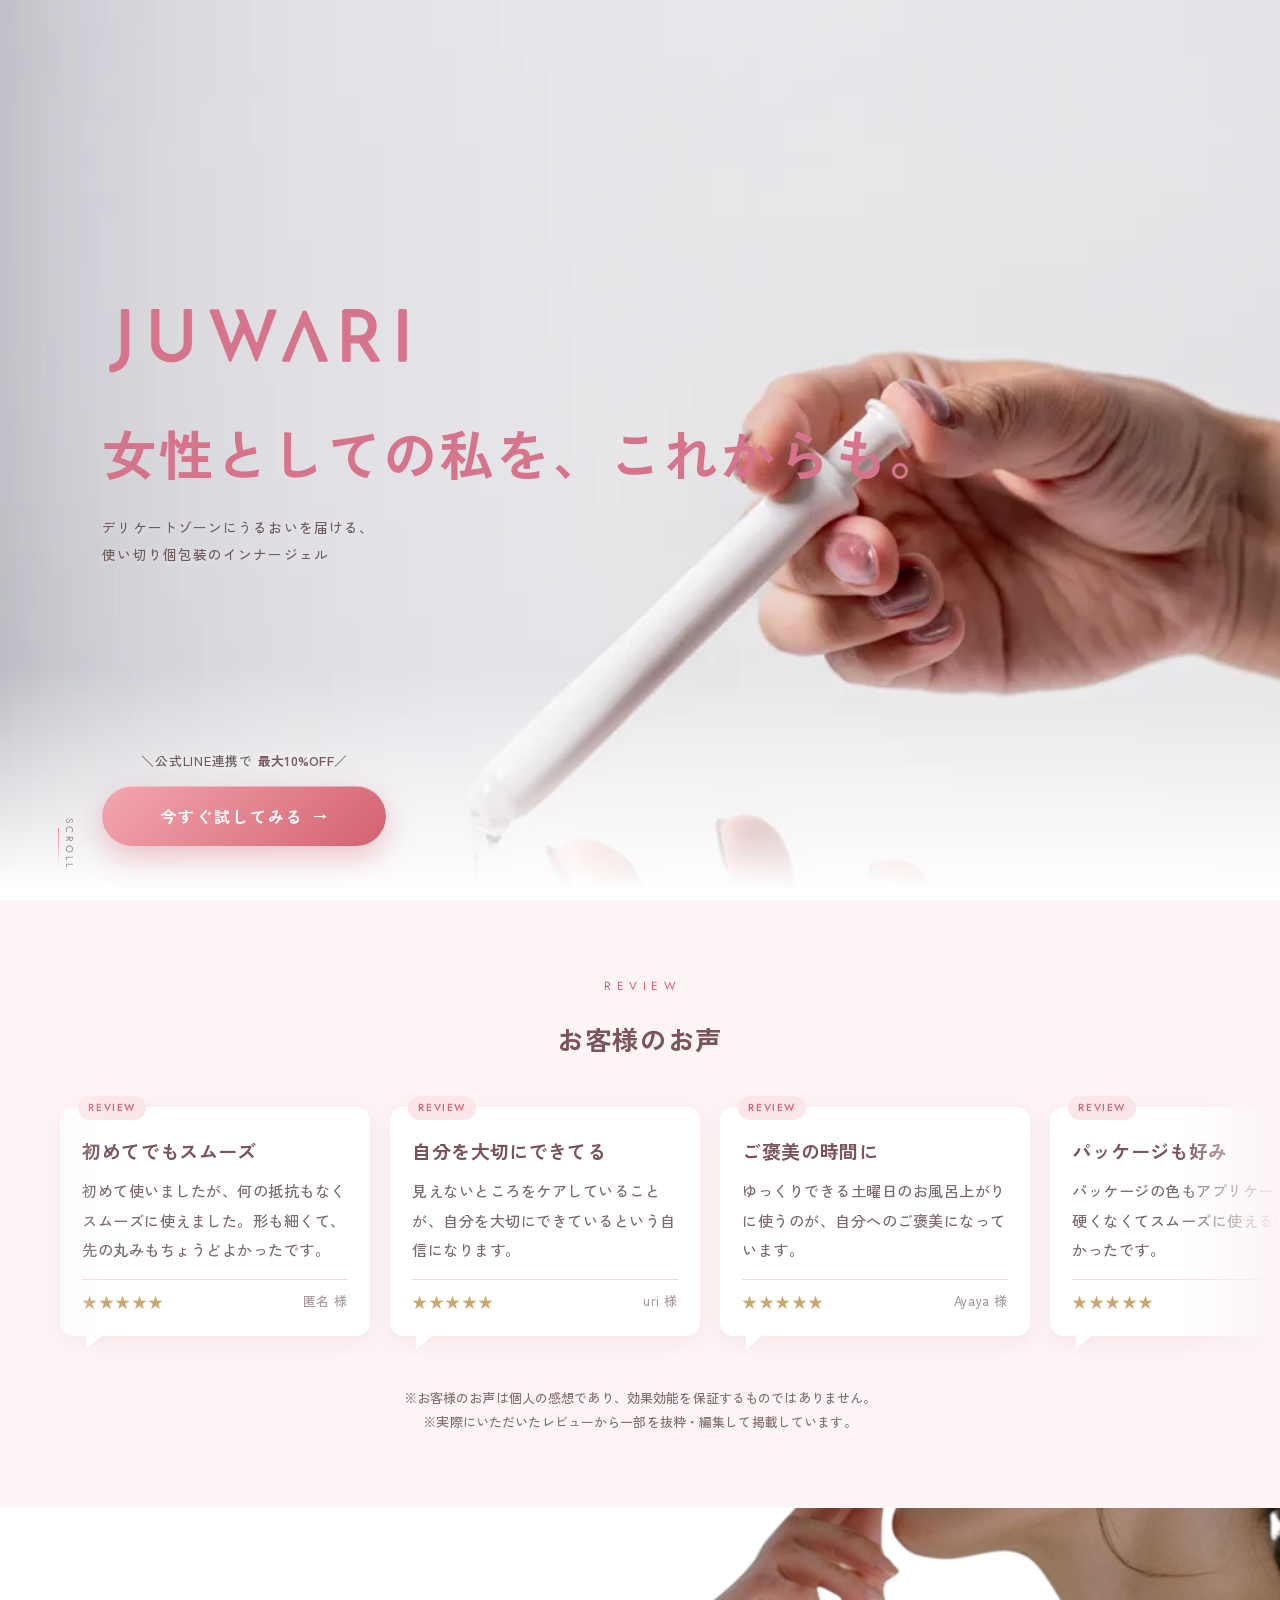
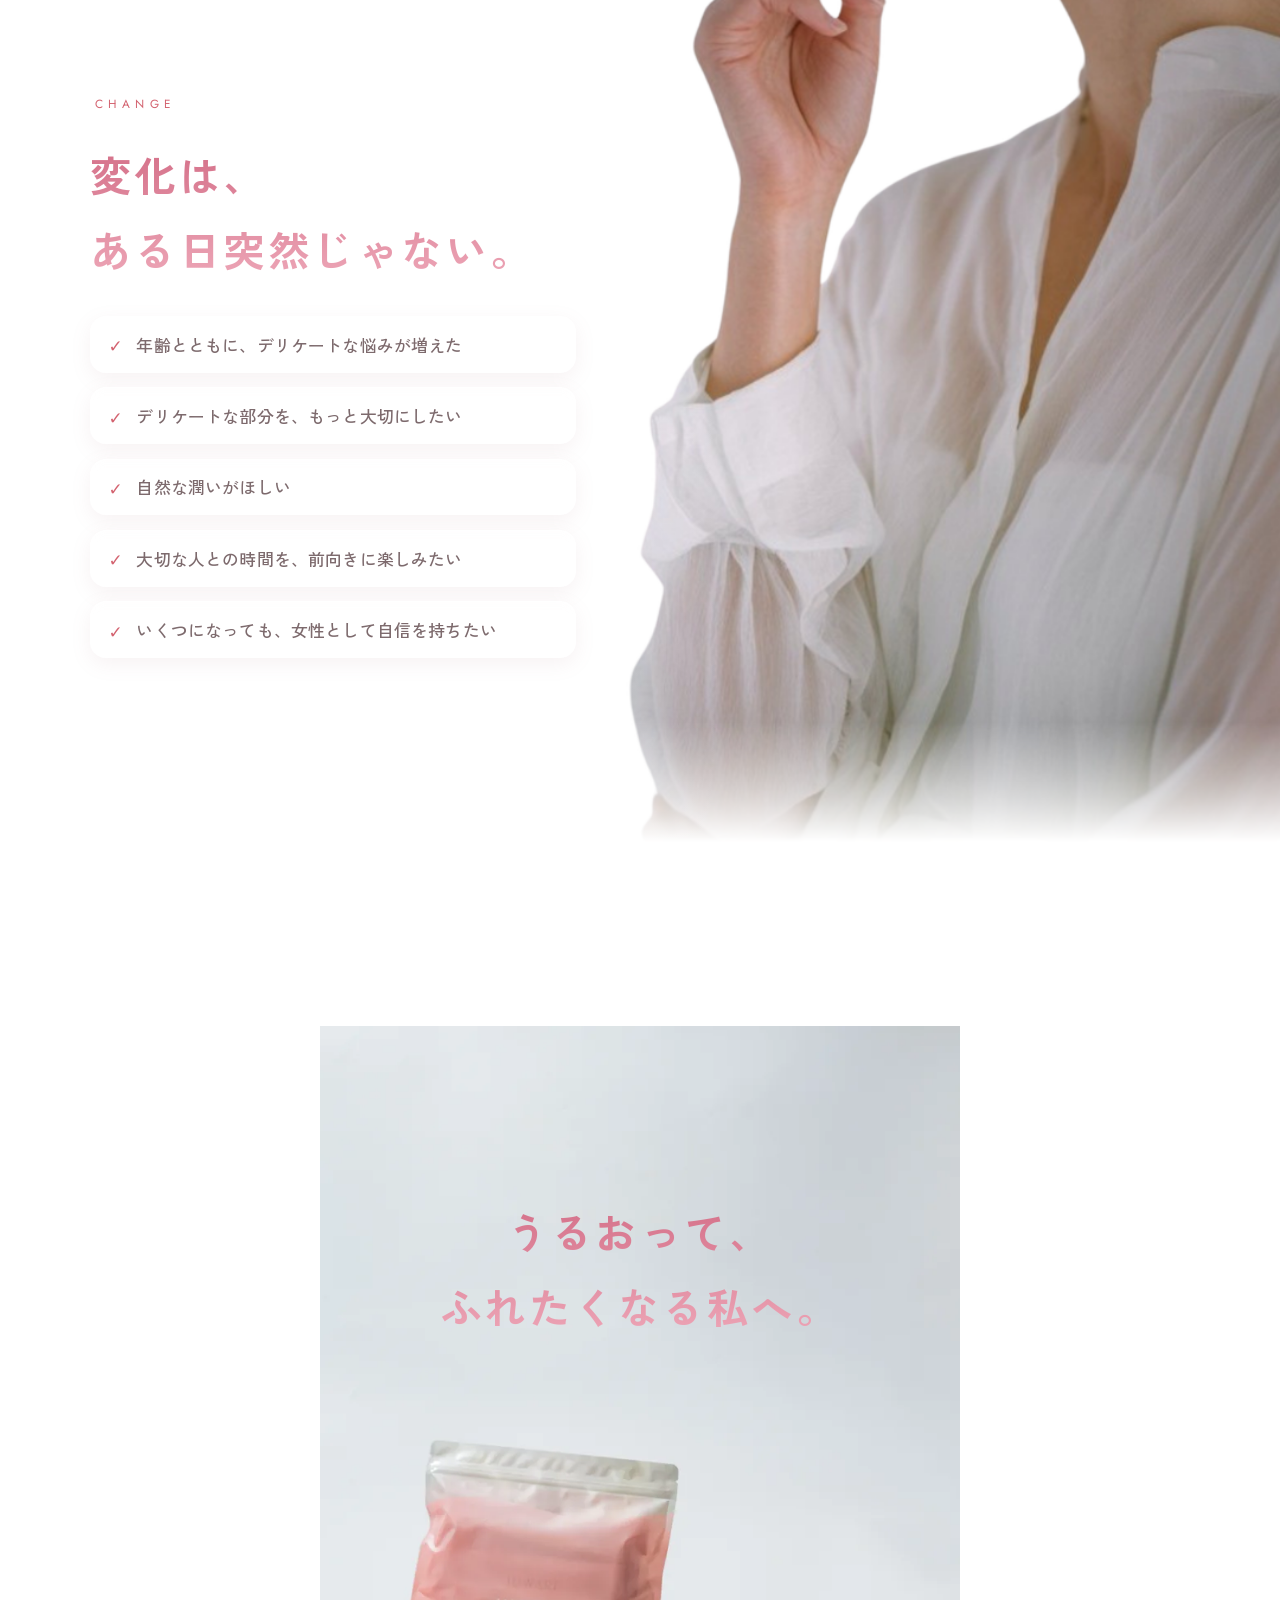
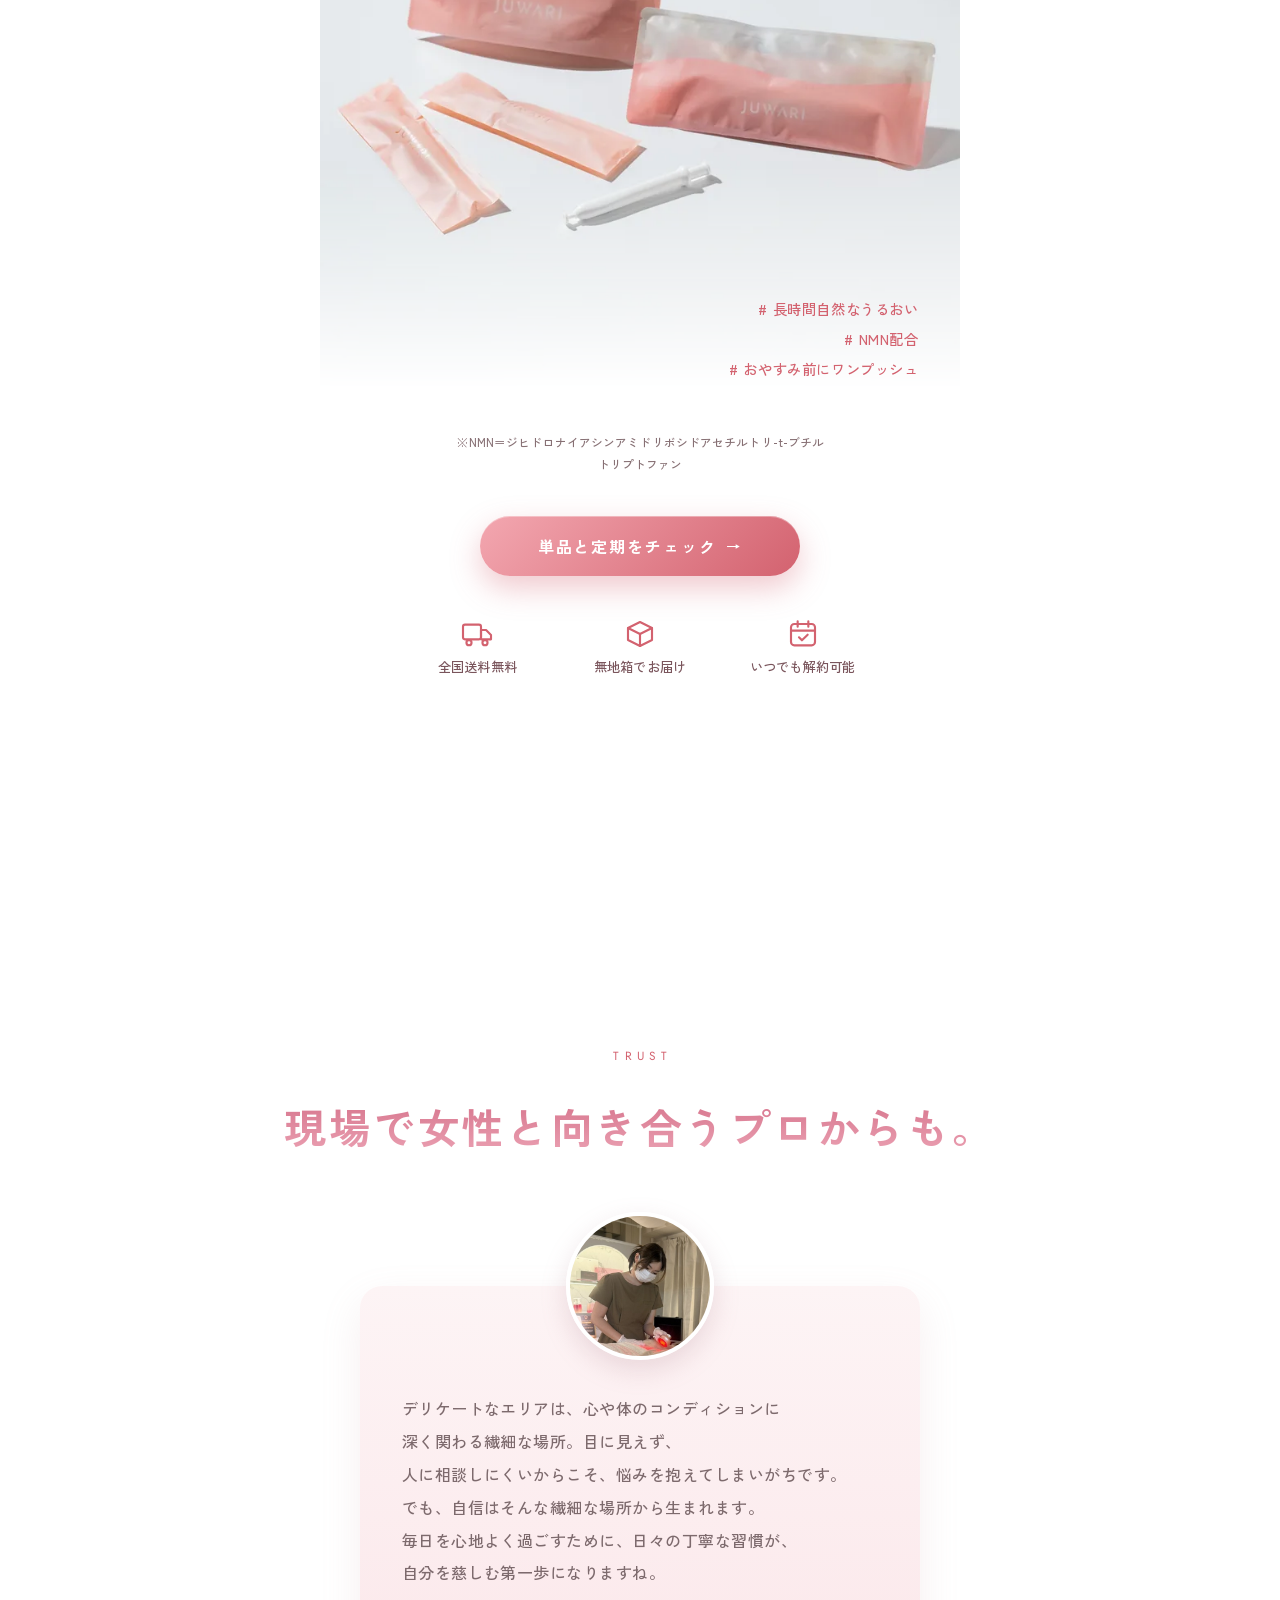
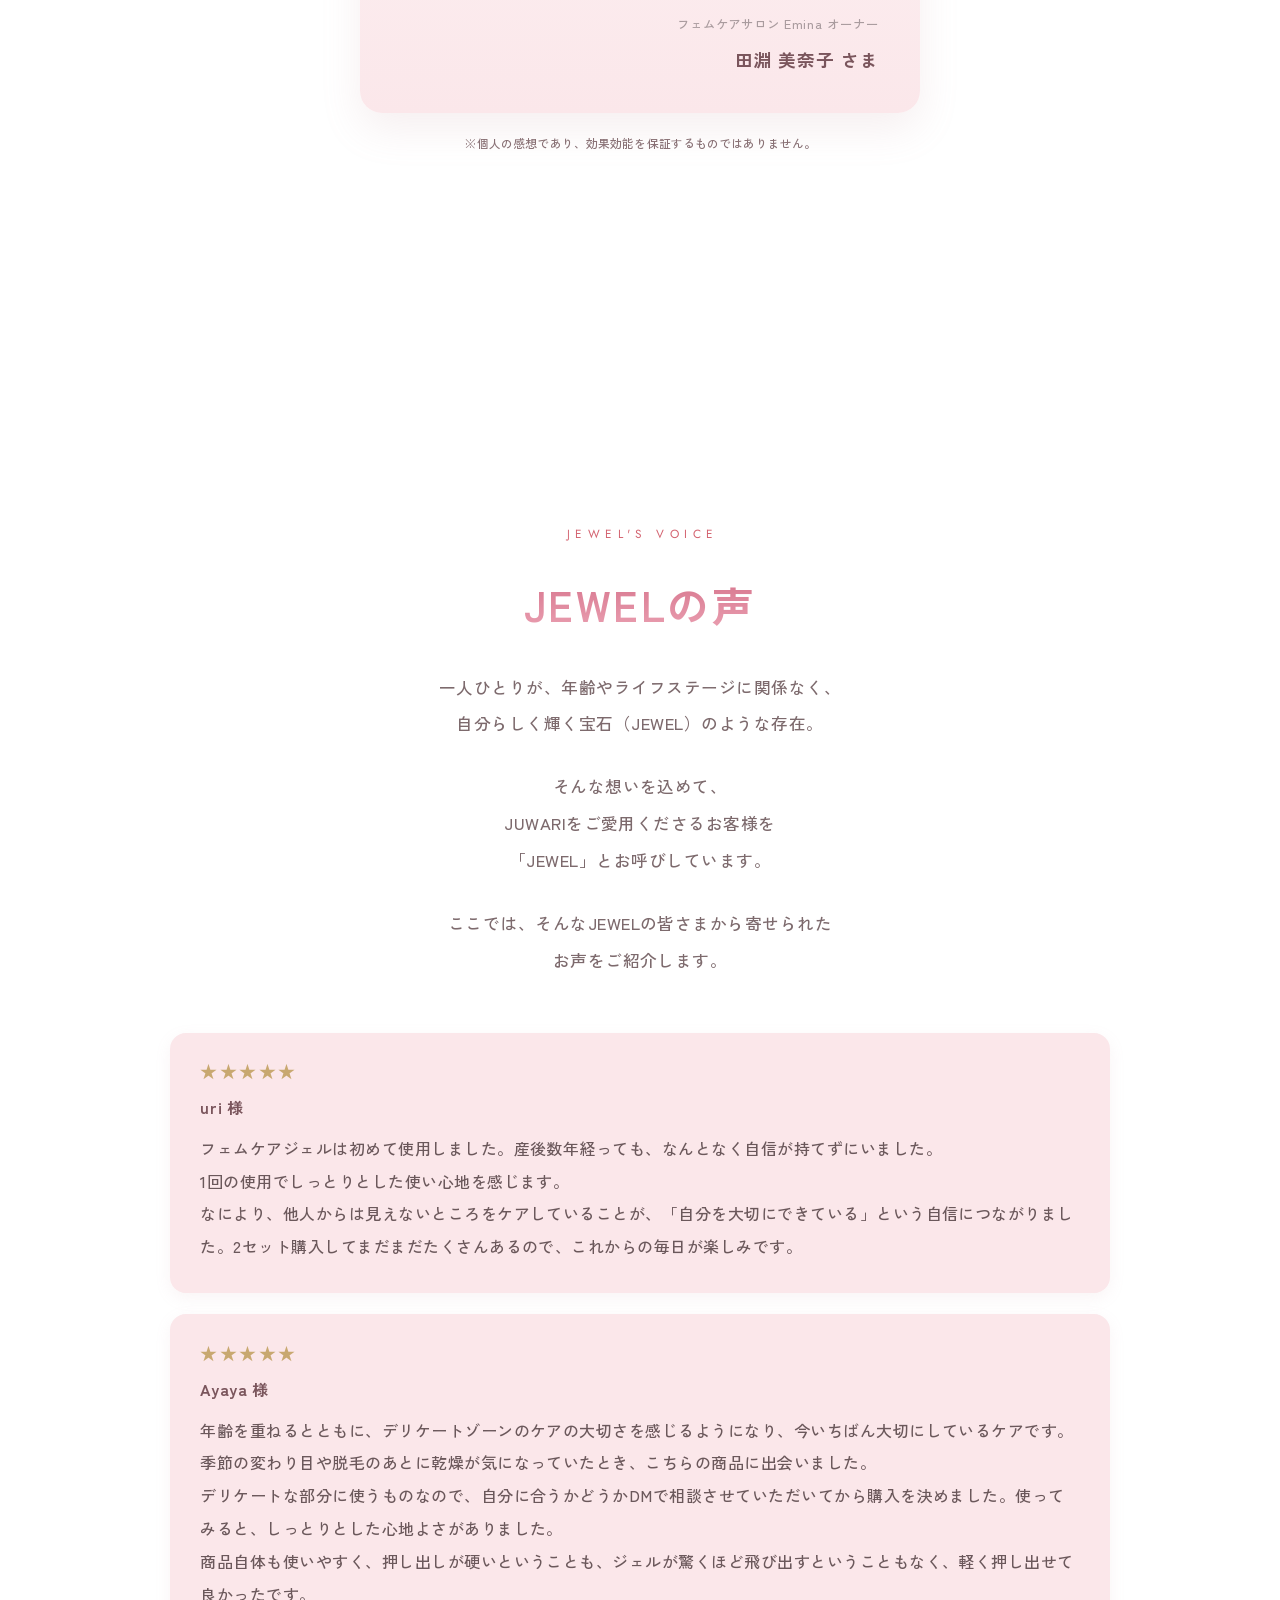
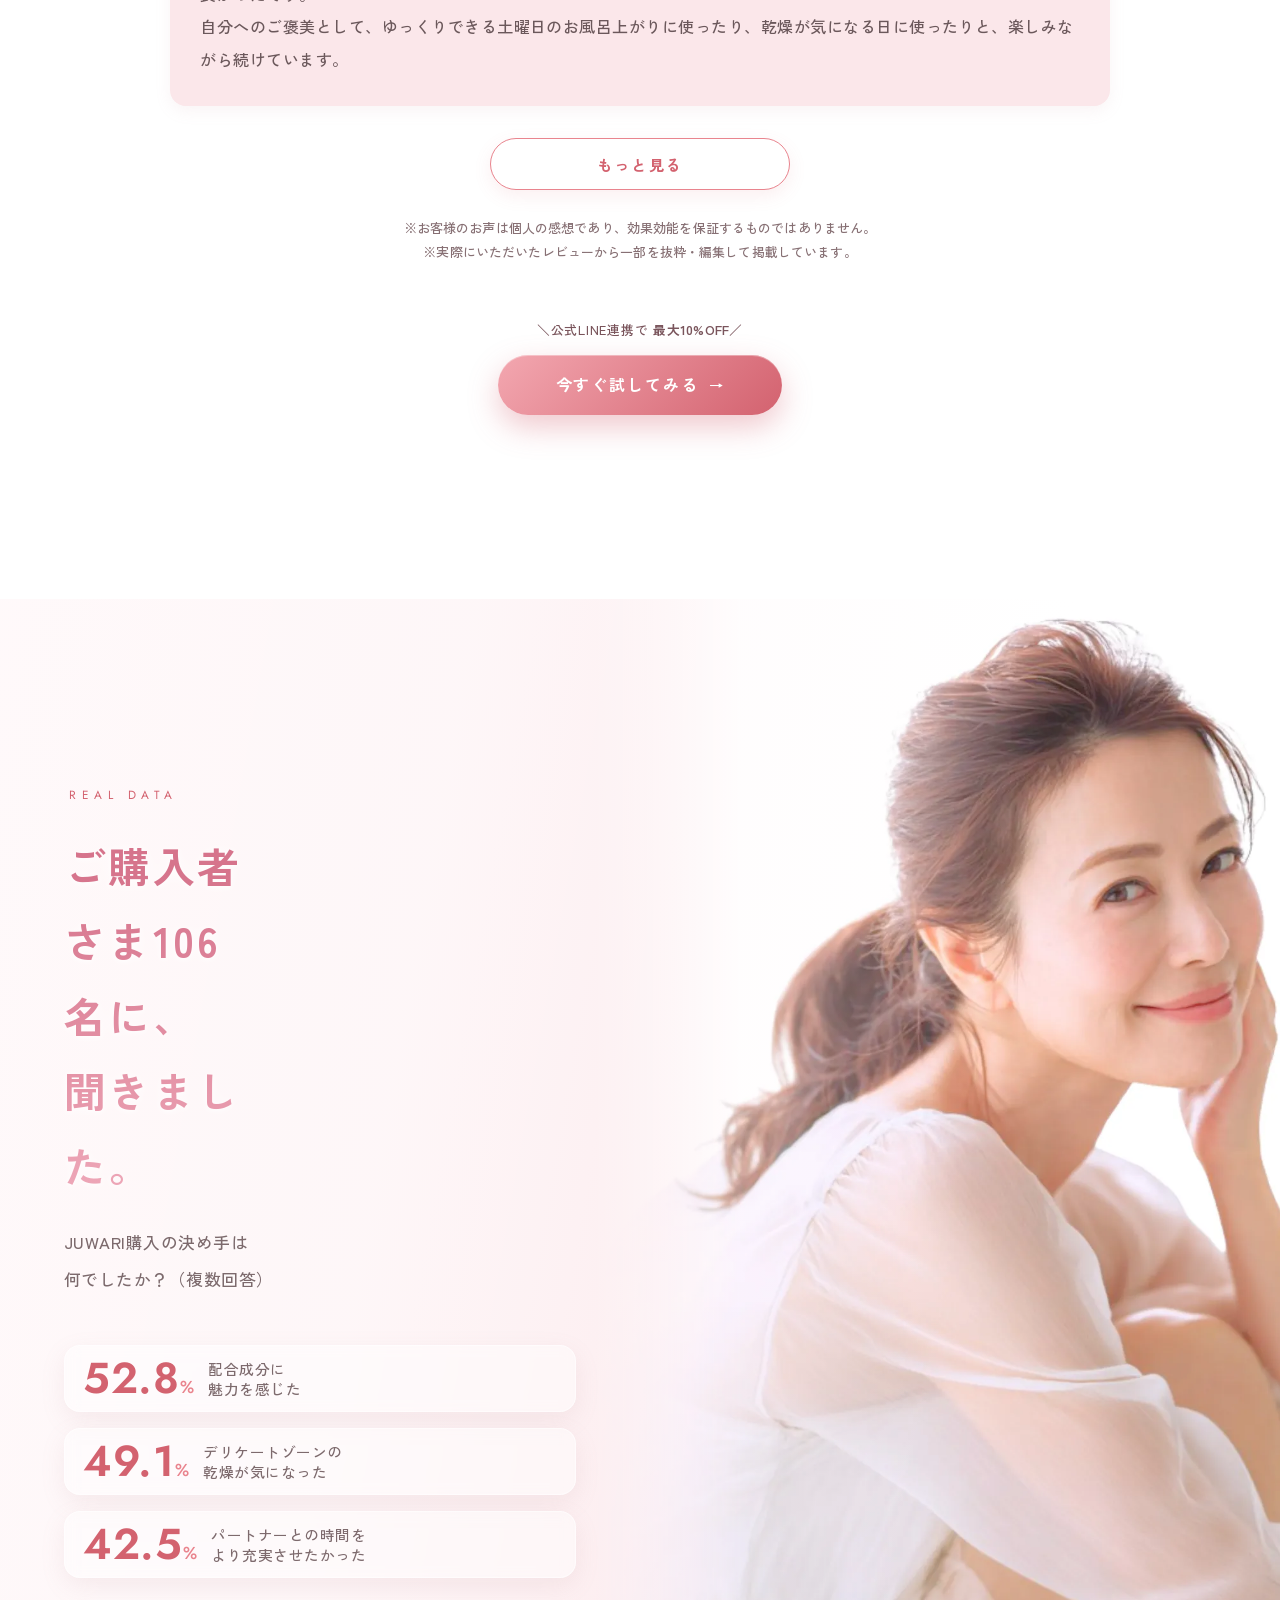
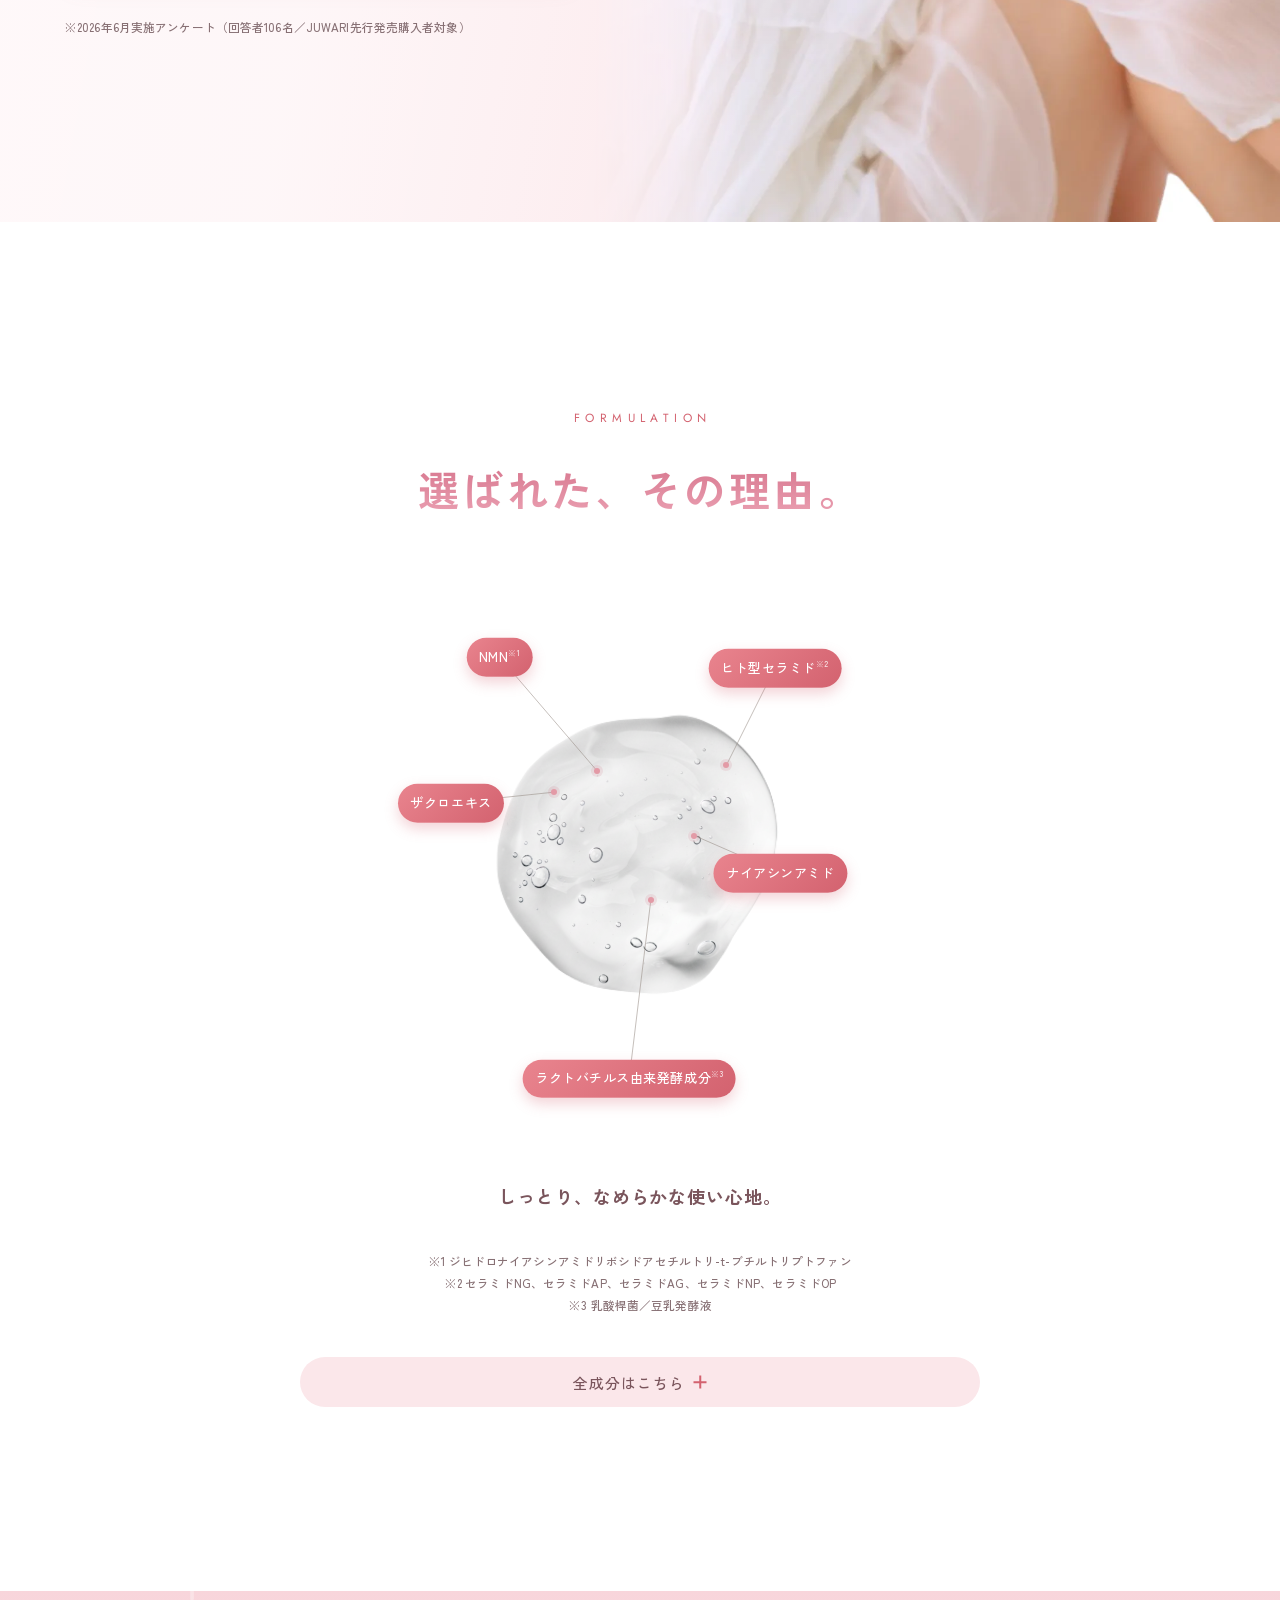
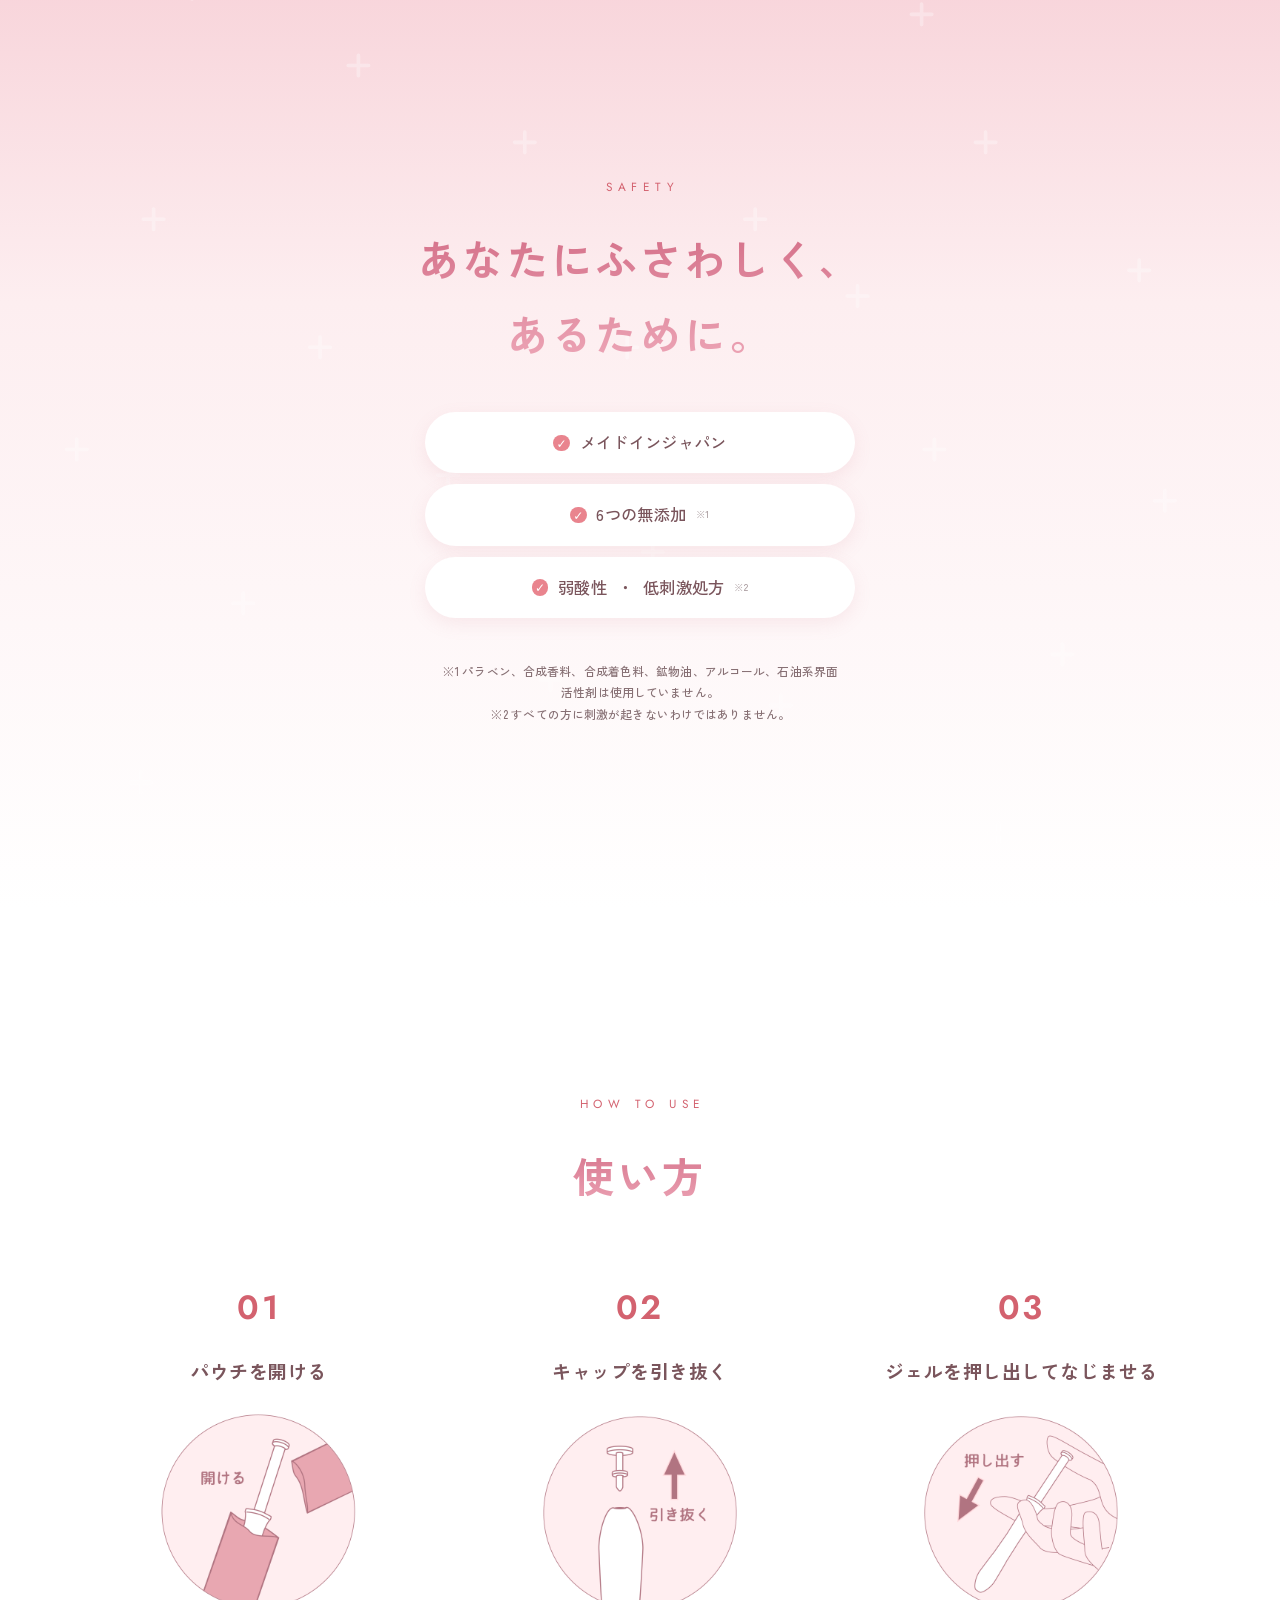
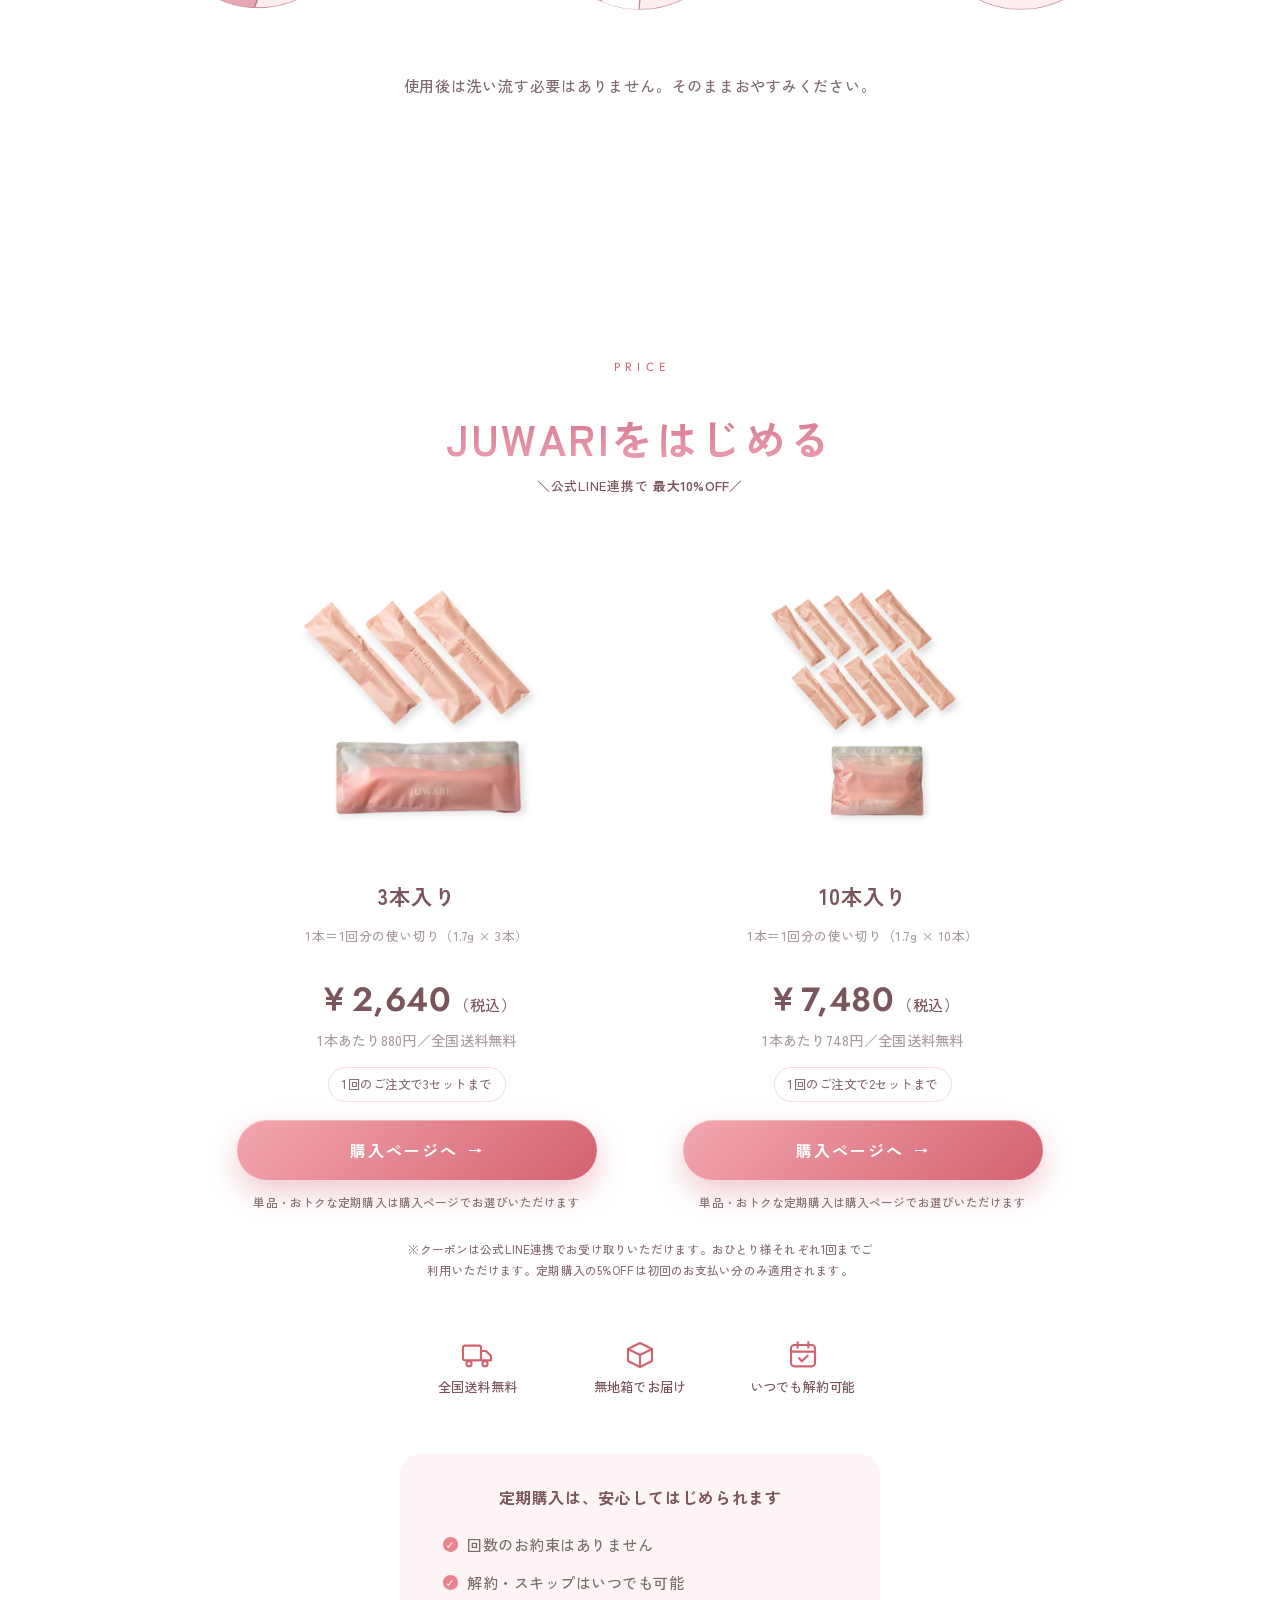
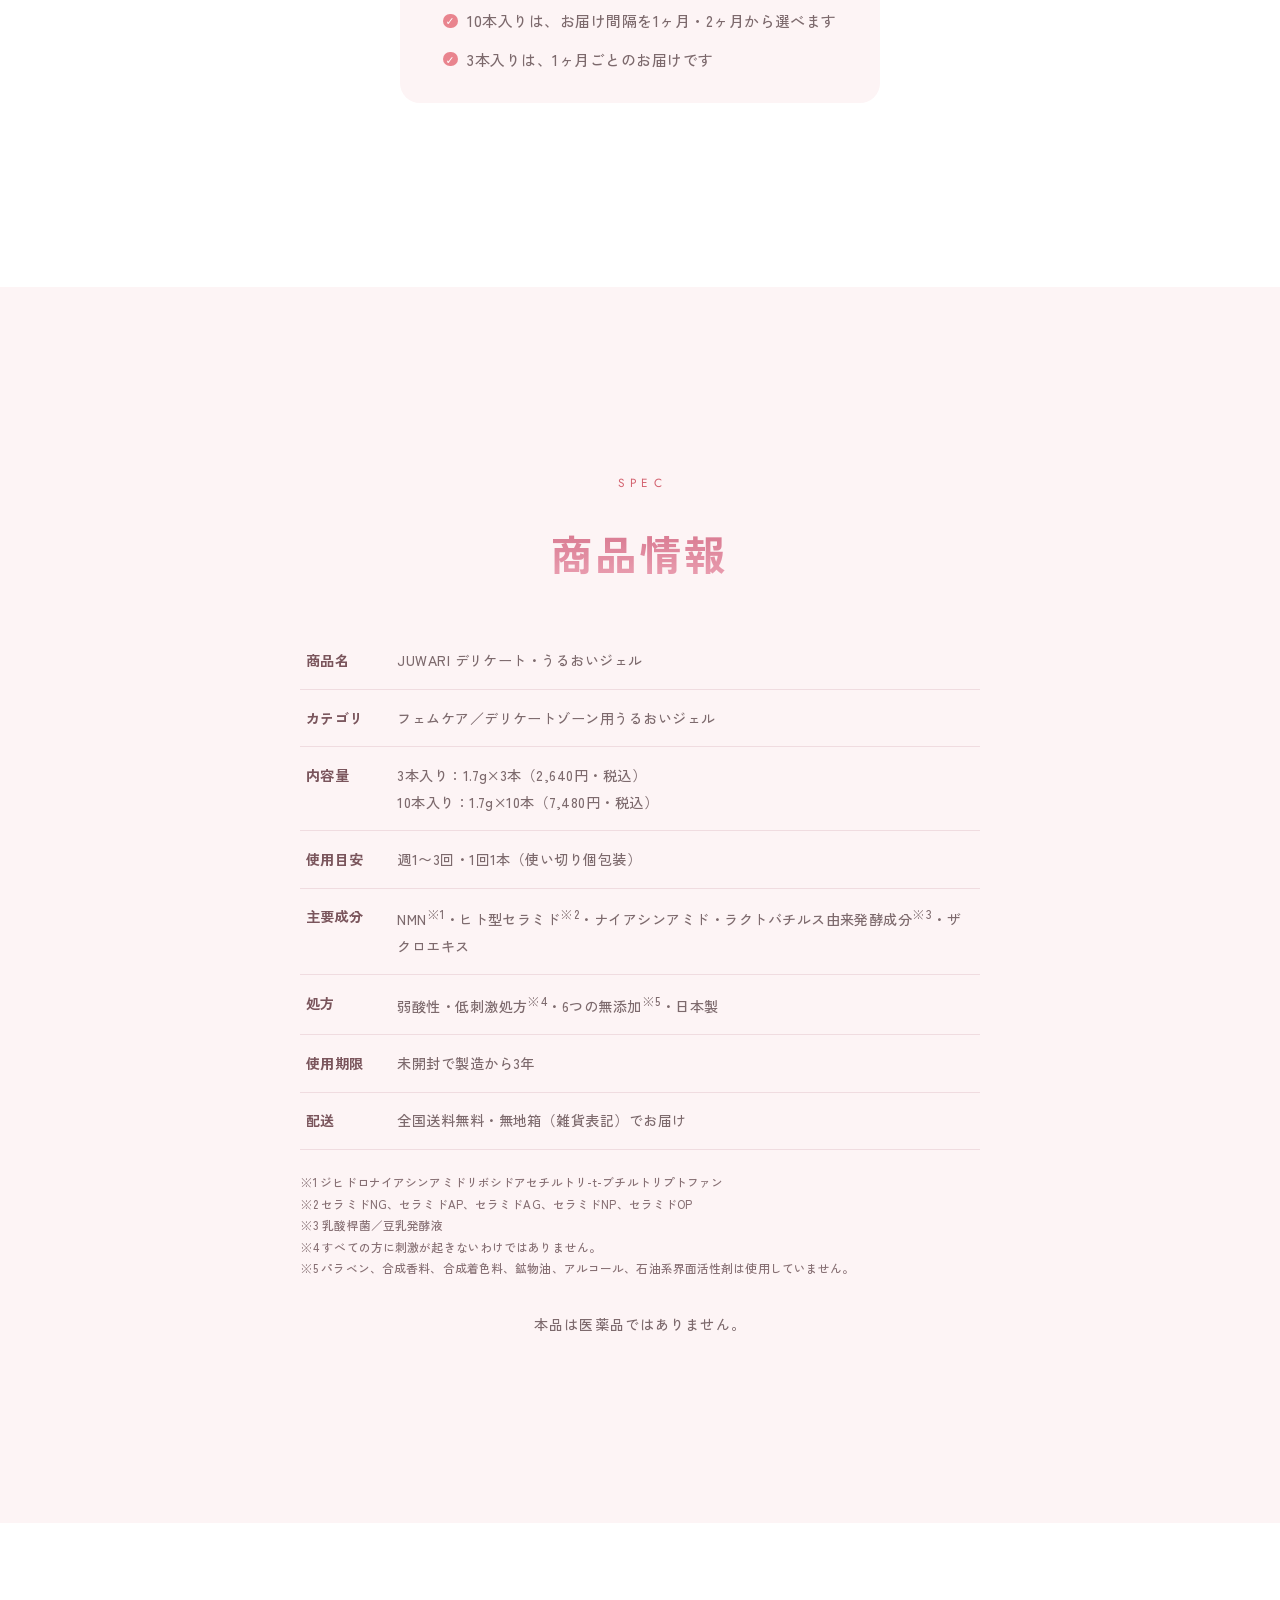
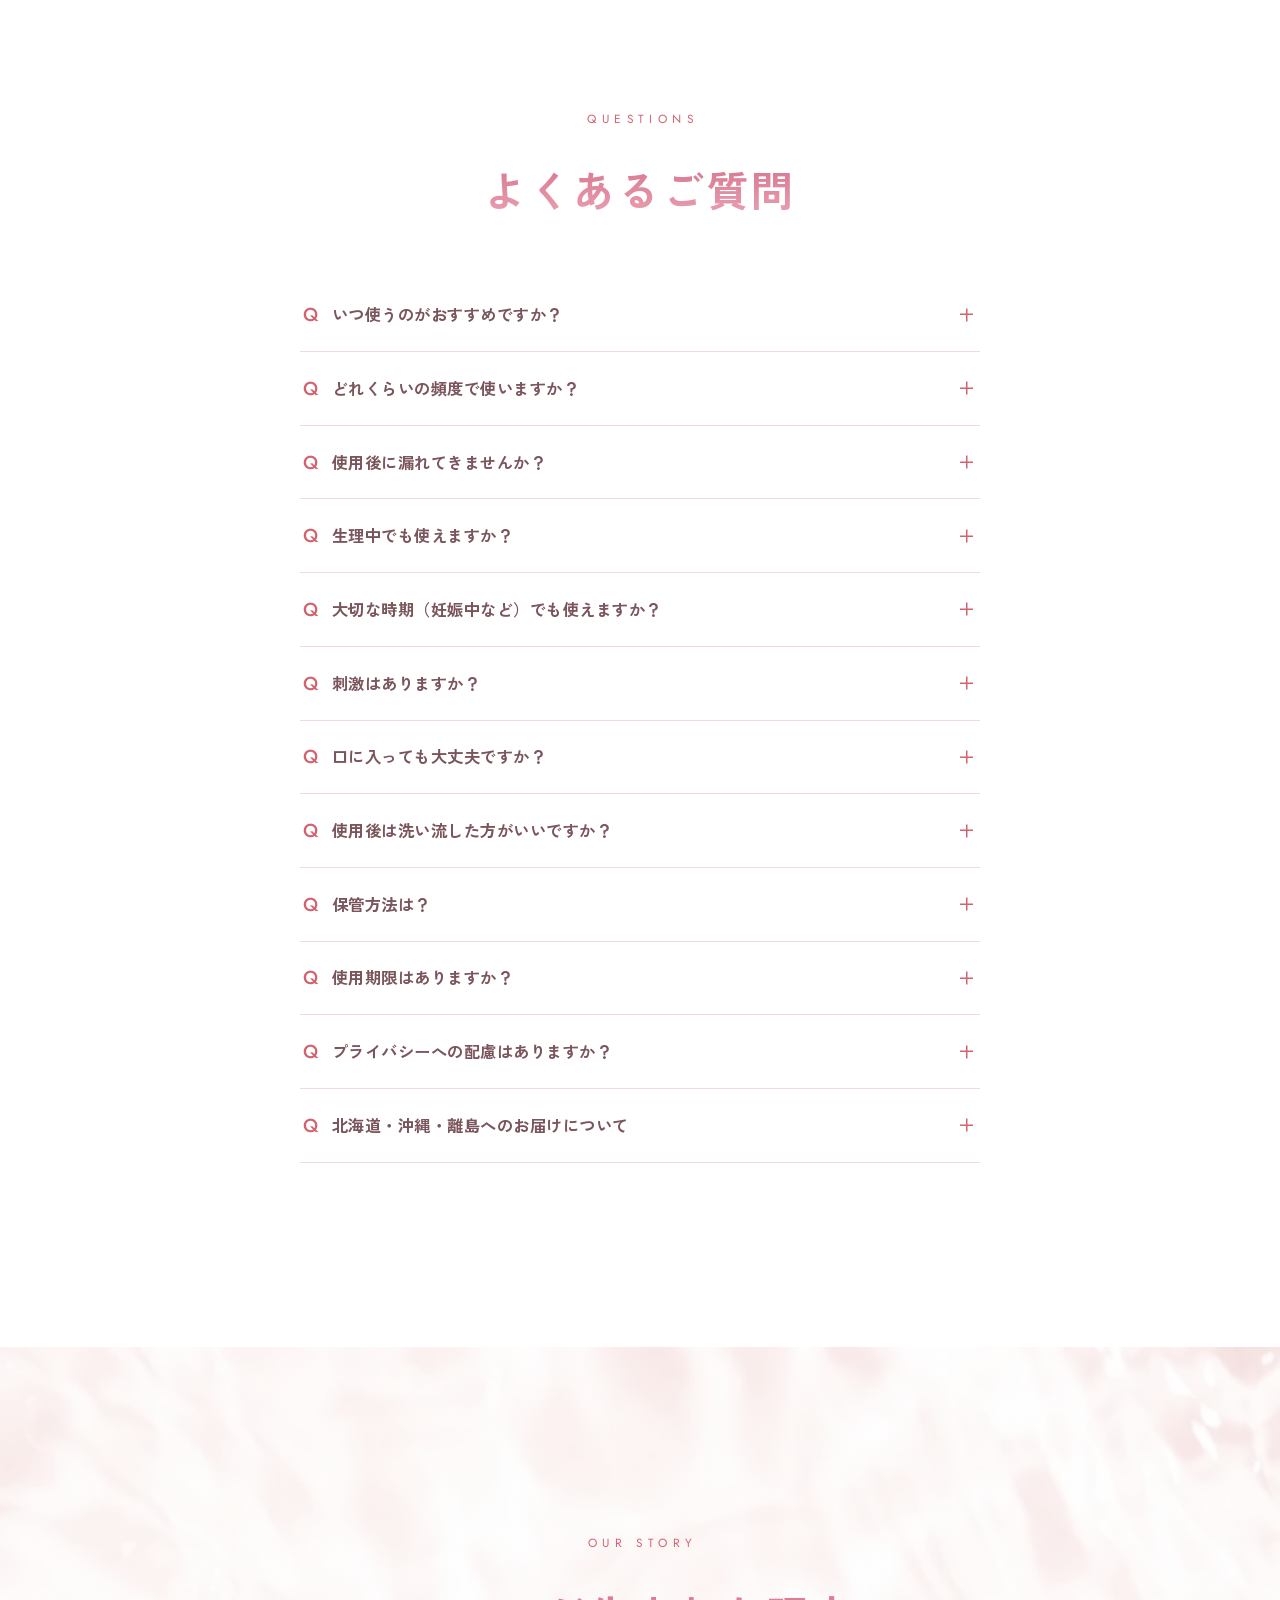
==== commit 9744311e: "レビューの文字を大きくし、淡ピンクカード上の本文色をAAに引き上げ 本文がページ本文(16.6px)より小さく読みづらかったため引き上げた。   吹き出し本文 13.6→15.2px ／ 長文本文 1" ====
--- a/index.html
+++ b/index.html
@@ -58,7 +58,7 @@
 <link href="https://fonts.googleapis.com/css2?family=Zen+Kaku+Gothic+New:wght@300;400;500;700&family=Jost:wght@300;400;500;600&display=swap" rel="stylesheet" />
 
 <!-- ?v= はキャッシュ対策のバージョン番号。CSSを更新したらこの数字も上げる -->
-<link rel="stylesheet" href="assets/css/style.css?v=20260828-1" />
+<link rel="stylesheet" href="assets/css/style.css?v=20260828-3" />
 
 <!-- Judge.me ウィジェット読み込み（2026-08-28 停止）
      レビューは薬機法・景表法チェック済みの文面をLP内に直接記載する方式へ変更したため、
--- a/assets/css/style.css
+++ b/assets/css/style.css
@@ -17,7 +17,8 @@
   --c-pink-deep:  #D3626F;  /* 強調：花弁を濃く（見出し・数字・CTA・#・アイコン） */
   --c-pink-soft:  #F8DBDE;  /* チップ・ピル背景・縁取り用の淡花弁 */
   --c-heading:    #7A555C;  /* 構造的見出し・名前・Q等（花弁系ダスティローズ・可読） */
-  --c-text:       #7D6A6D;  /* 本文（ローズトープ） */
+  --c-text:       #7D6A6D;  /* 本文（ローズトープ）／白背景の上で 5.05:1 */
+  --c-text-pink:  #6B585B;  /* 淡ピンクのカード上の本文。--c-text だと 4.26:1 でAA未満のため一段濃く（5.67:1） */
   --c-text-soft:  #A99B9E;  /* 補足テキスト */
   --c-line:       #F0DCE0;  /* 罫線（花弁ローズ） */
   --c-gold:       #C8A870;  /* シャンパンゴールド（アクセント5%以内・現状維持） */
@@ -416,7 +417,7 @@
 .fv-reviews .container { padding-inline: var(--gutter); }
 .fv-reviews__title {
   font-family: var(--f-sans); font-weight: 700;
-  font-size: clamp(1.15rem, 4.8vw, 1.5rem); line-height: 1.6; letter-spacing: .06em;
+  font-size: clamp(1.25rem, 5.2vw, 1.63rem); line-height: 1.6; letter-spacing: .06em;
   color: var(--c-heading);
   margin: .1em 0 clamp(1.4rem, 5vw, 2rem);
 }
@@ -449,7 +450,7 @@
 }
 
 /* --- 吹き出しカード1枚 --- */
-.bubble { flex: 0 0 auto; width: clamp(232px, 68vw, 290px); display: flex; }
+.bubble { flex: 0 0 auto; width: clamp(250px, 72vw, 310px); display: flex; }
 .bubble__card {
   position: relative;
   display: flex; flex-direction: column; gap: .55em;
@@ -487,20 +488,20 @@
 }
 .bubble__title {
   margin: .2em 0 0;
-  font-size: clamp(1rem, 4vw, 1.08rem); font-weight: 700; line-height: 1.7; letter-spacing: .02em;
+  font-size: clamp(1.06rem, 4.4vw, 1.19rem); font-weight: 700; line-height: 1.7; letter-spacing: .02em;
   color: var(--c-heading);
 }
 .bubble__body {
   margin: 0;
-  font-size: .85rem; line-height: 1.95; color: var(--c-text);
+  font-size: .95rem; line-height: 1.95; color: var(--c-text);
 }
 .bubble__meta {
   display: flex; align-items: center; justify-content: space-between; gap: .8em;
   margin: .35em 0 0; padding-top: .5em;
   border-top: 1px solid var(--c-line);
 }
-.bubble__stars { color: var(--c-gold); font-size: .88rem; letter-spacing: .1em; line-height: 1; }
-.bubble__name { font-size: .74rem; color: var(--c-text-soft); letter-spacing: .04em; }
+.bubble__stars { color: var(--c-gold); font-size: .94rem; letter-spacing: .1em; line-height: 1; }
+.bubble__name { font-size: .81rem; color: var(--c-text-soft); letter-spacing: .04em; }
 .fv-reviews__note { margin-top: clamp(1.2rem, 4vw, 1.8rem); }
 
 /* 動きを控えたい設定の方には流さず、指で横スクロールできる形にする */
@@ -537,11 +538,13 @@
 }
 /* JSで隠している2件目以降（もっと見るで表示） */
 .voice-card[hidden] { display: none; }
-.voice-card__stars { margin: 0; color: var(--c-gold); font-size: 1rem; letter-spacing: .14em; line-height: 1; }
+.voice-card__stars { margin: 0; color: var(--c-gold); font-size: 1.06rem; letter-spacing: .14em; line-height: 1; }
 /* ★の未取得ぶんは薄く（★4のときの5つ目） */
 .voice-card__star--off { color: rgba(200,168,112,.28); }   /* ゴールドを薄くして「空の星」に見せる */
-.voice-card__name { margin: .7em 0 .5em; font-size: .92rem; font-weight: 700; color: var(--c-heading); letter-spacing: .04em; }
-.voice-card__body { margin: 0; font-size: .92rem; line-height: 2.05; color: var(--c-text); }
+/* 注記（打消し表示）は小さすぎると読めないため、共通の .note より一段大きく */
+.fv-reviews__note, .reviews__sample-note { font-size: .81rem; }
+.voice-card__name { margin: .7em 0 .5em; font-size: 1rem; font-weight: 700; color: var(--c-heading); letter-spacing: .04em; }
+.voice-card__body { margin: 0; font-size: 1rem; line-height: 2.05; color: var(--c-text-pink); }
 
 /* 「もっと見る」ボタン：上品なアウトラインの丸ピル（スマホでタップしやすい高さ・幅） */
 .juwari-more-wrap { text-align: center; margin-top: clamp(1.4rem, 4vw, 2rem); }
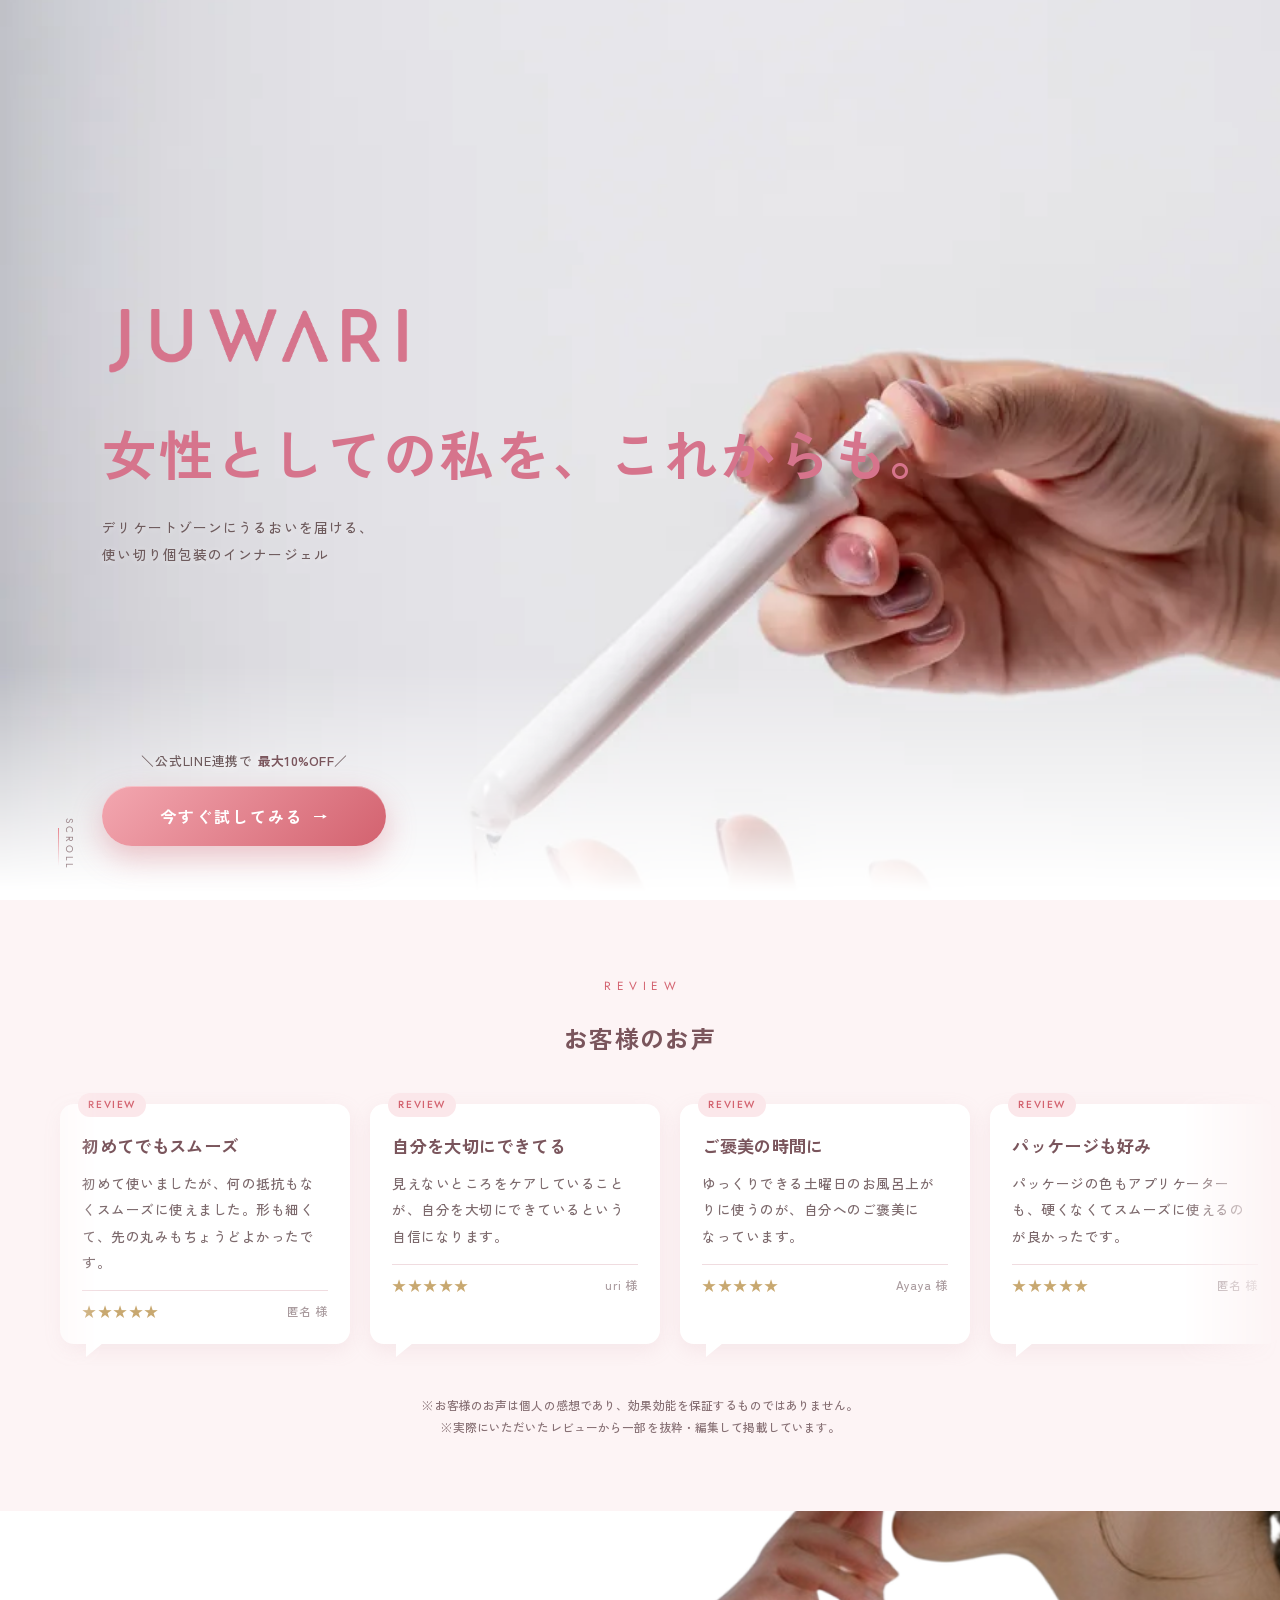
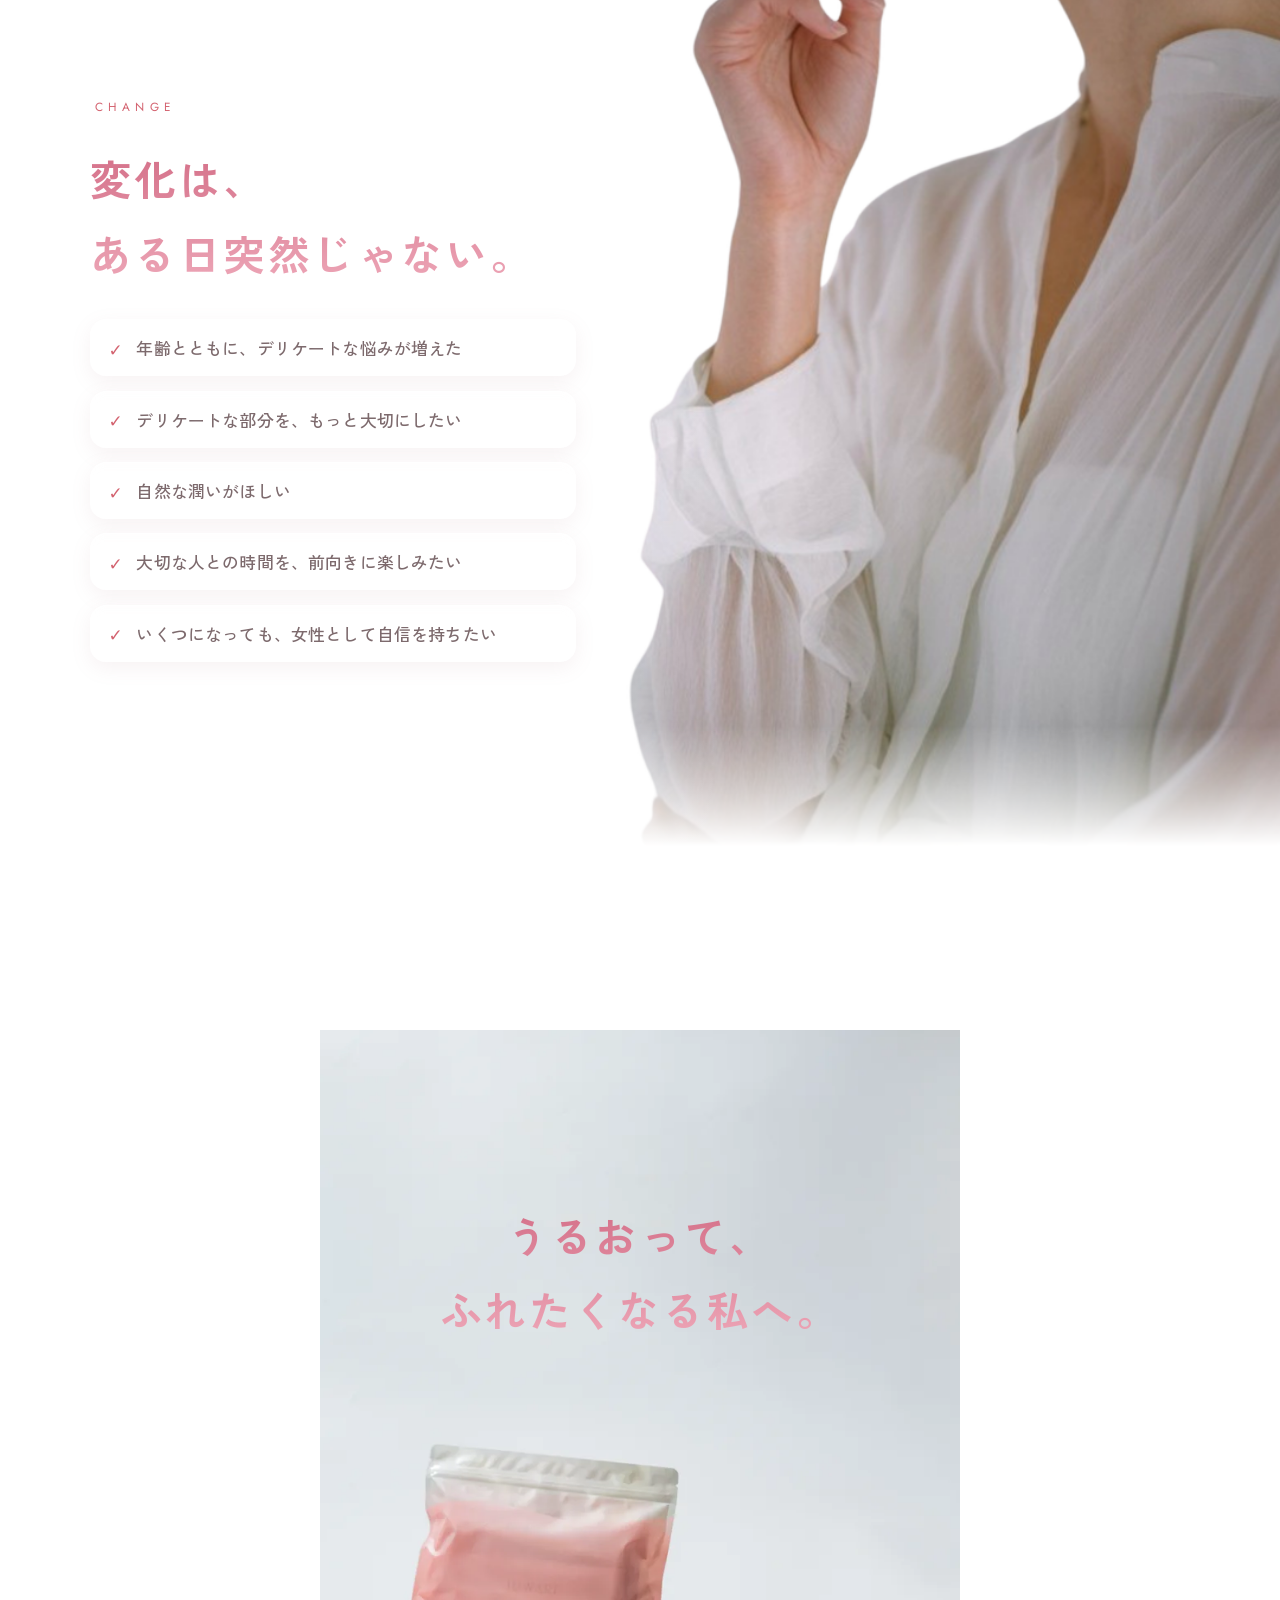
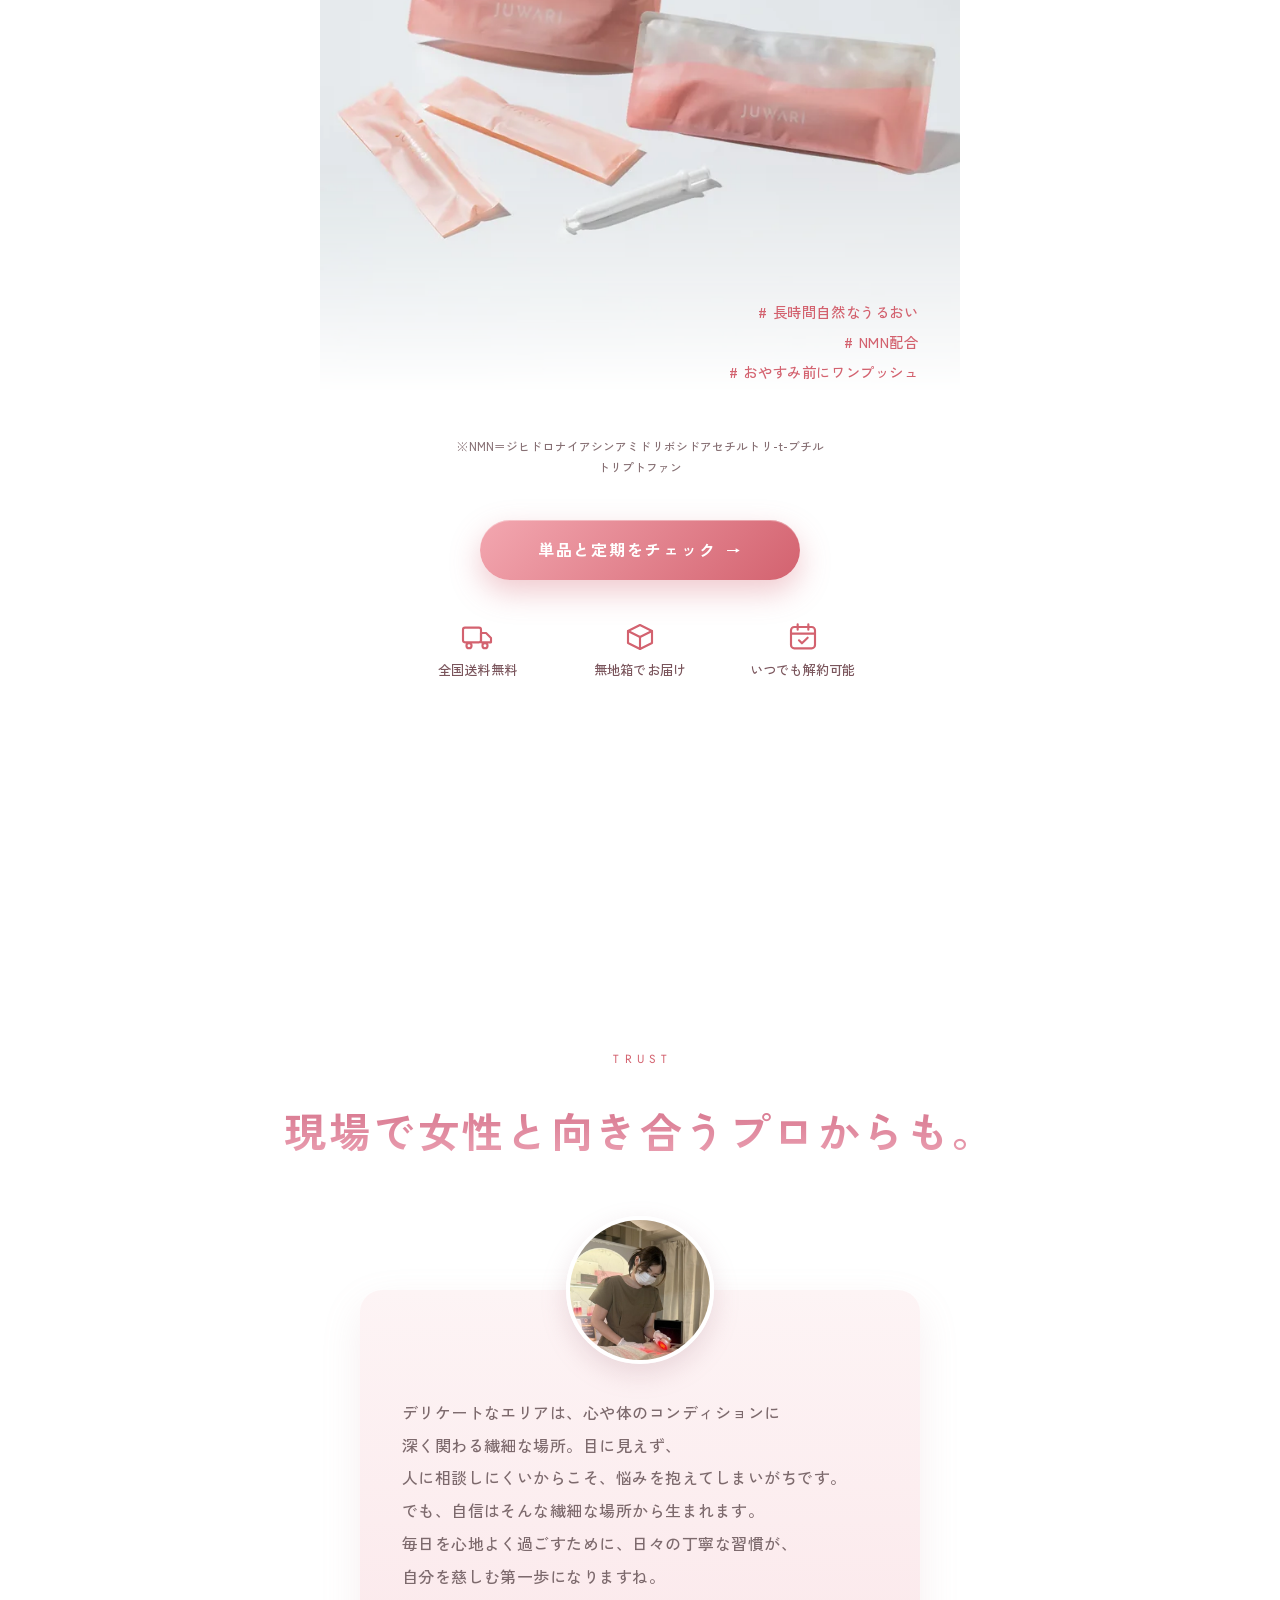
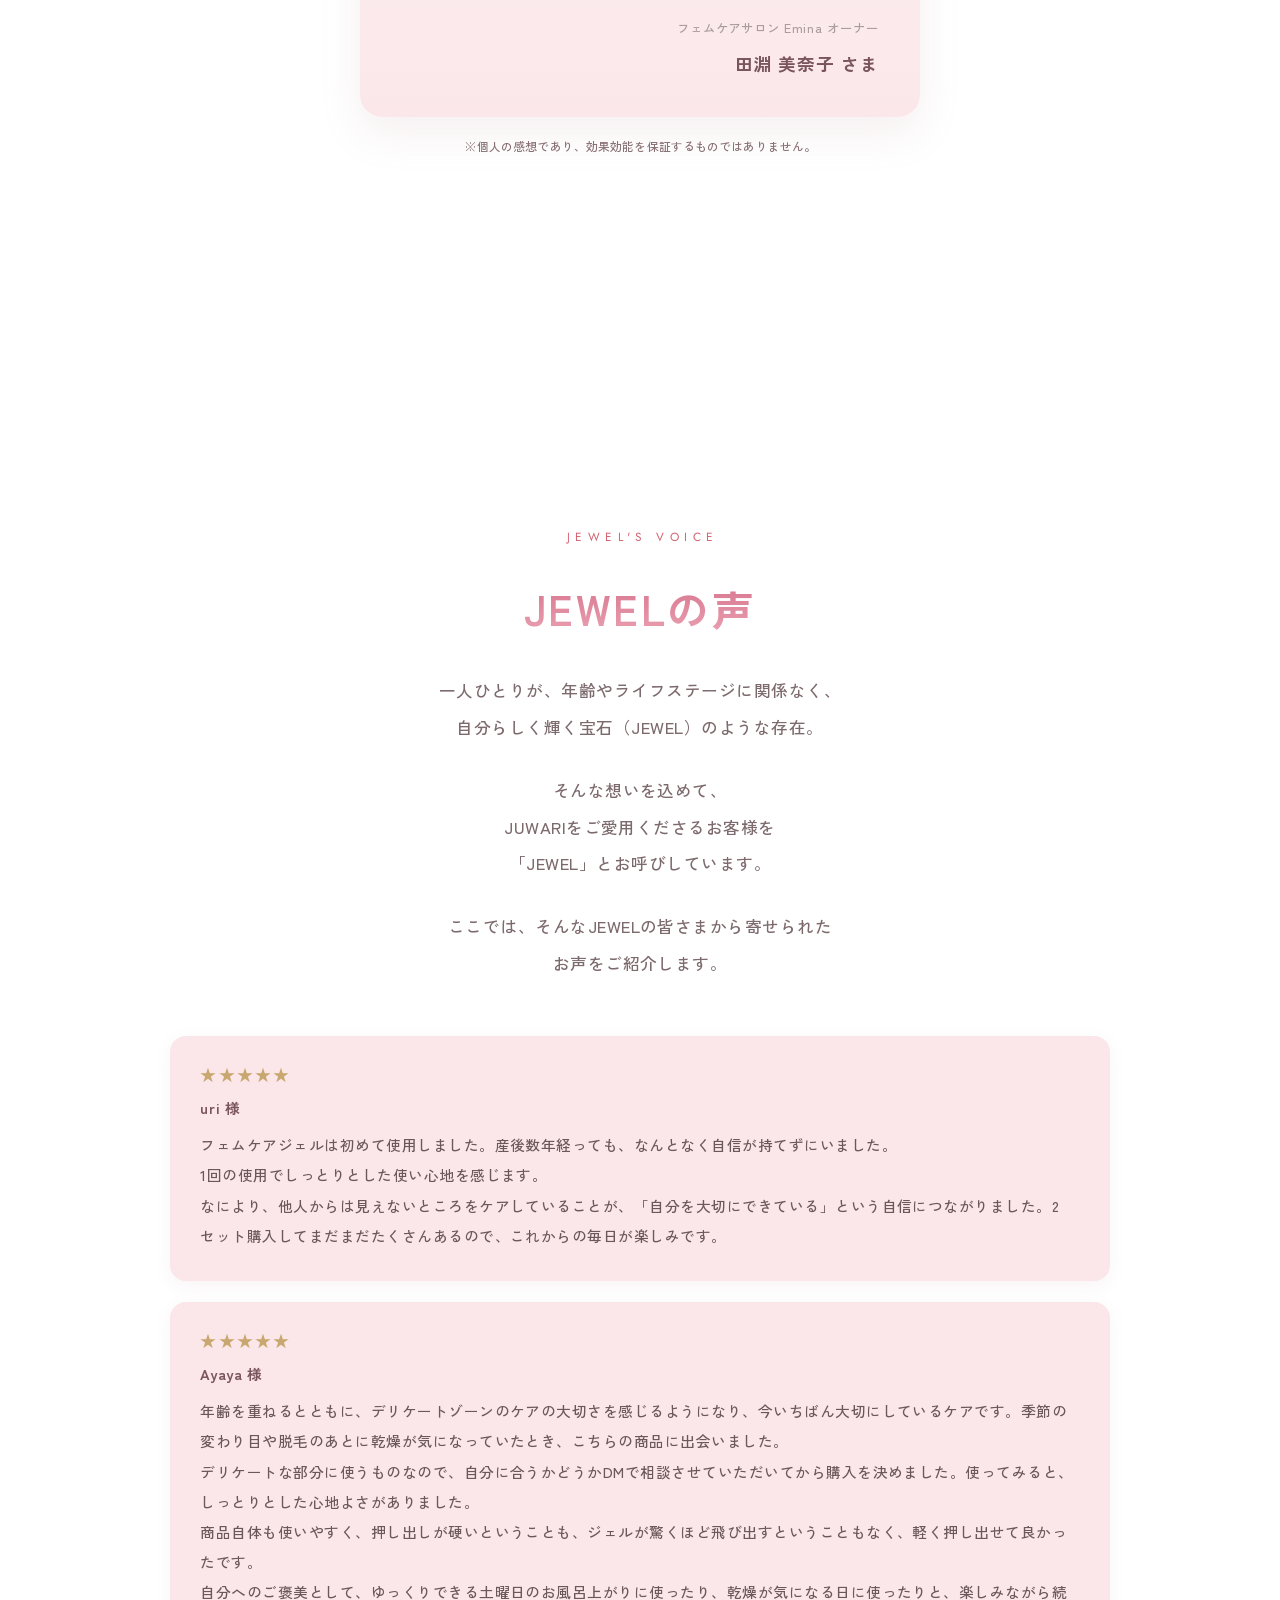
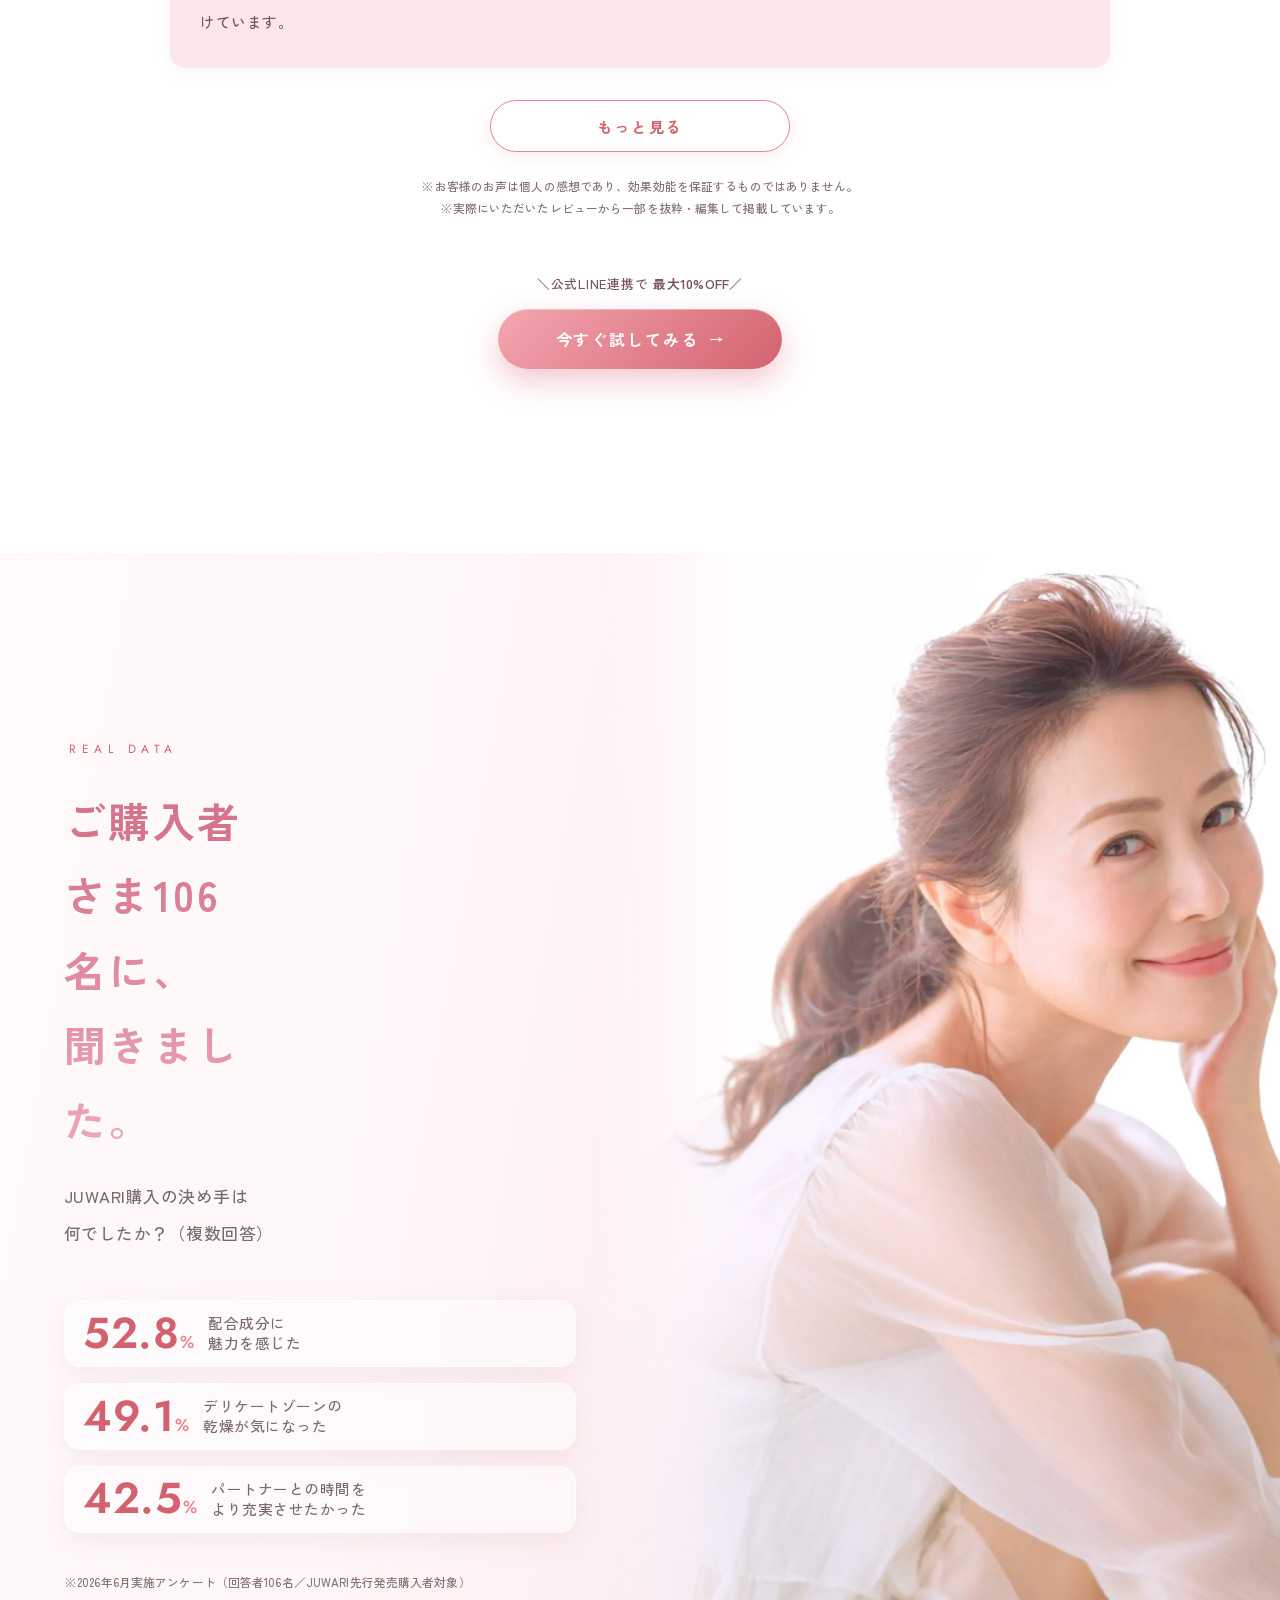
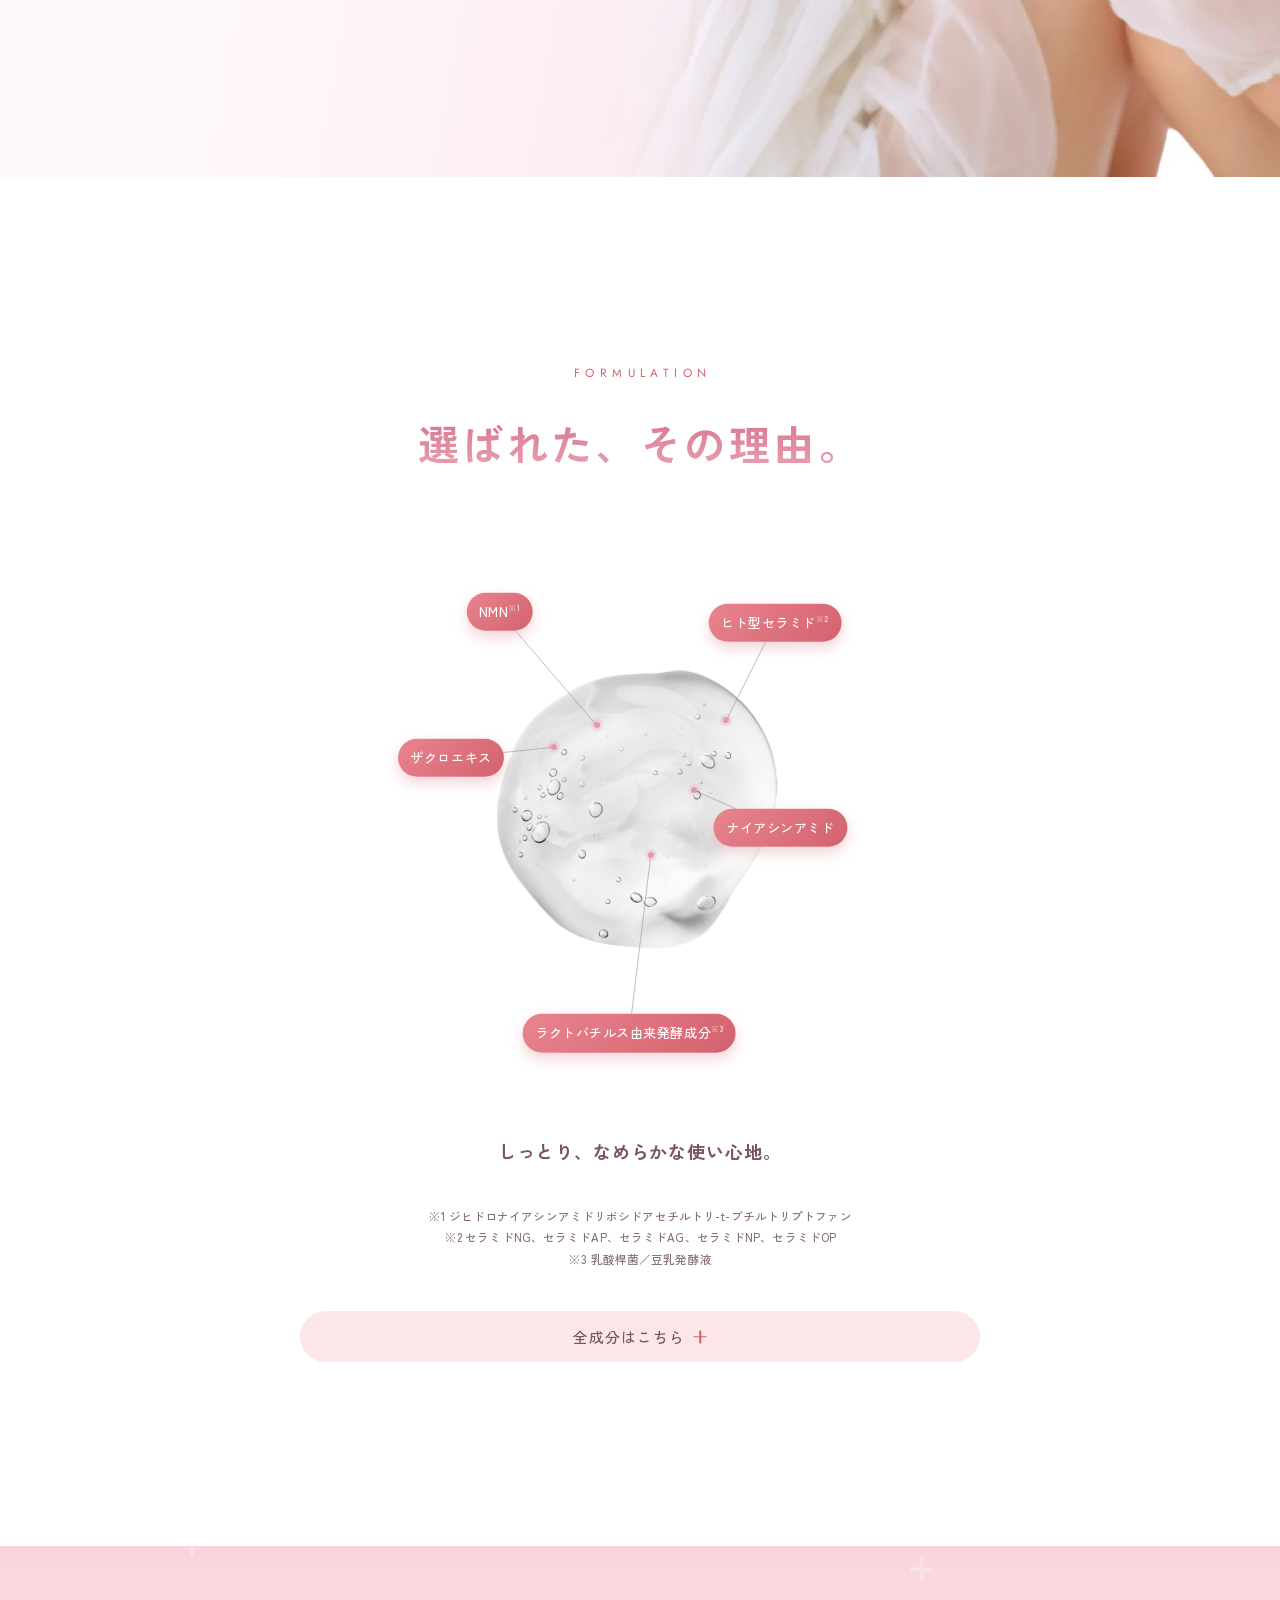
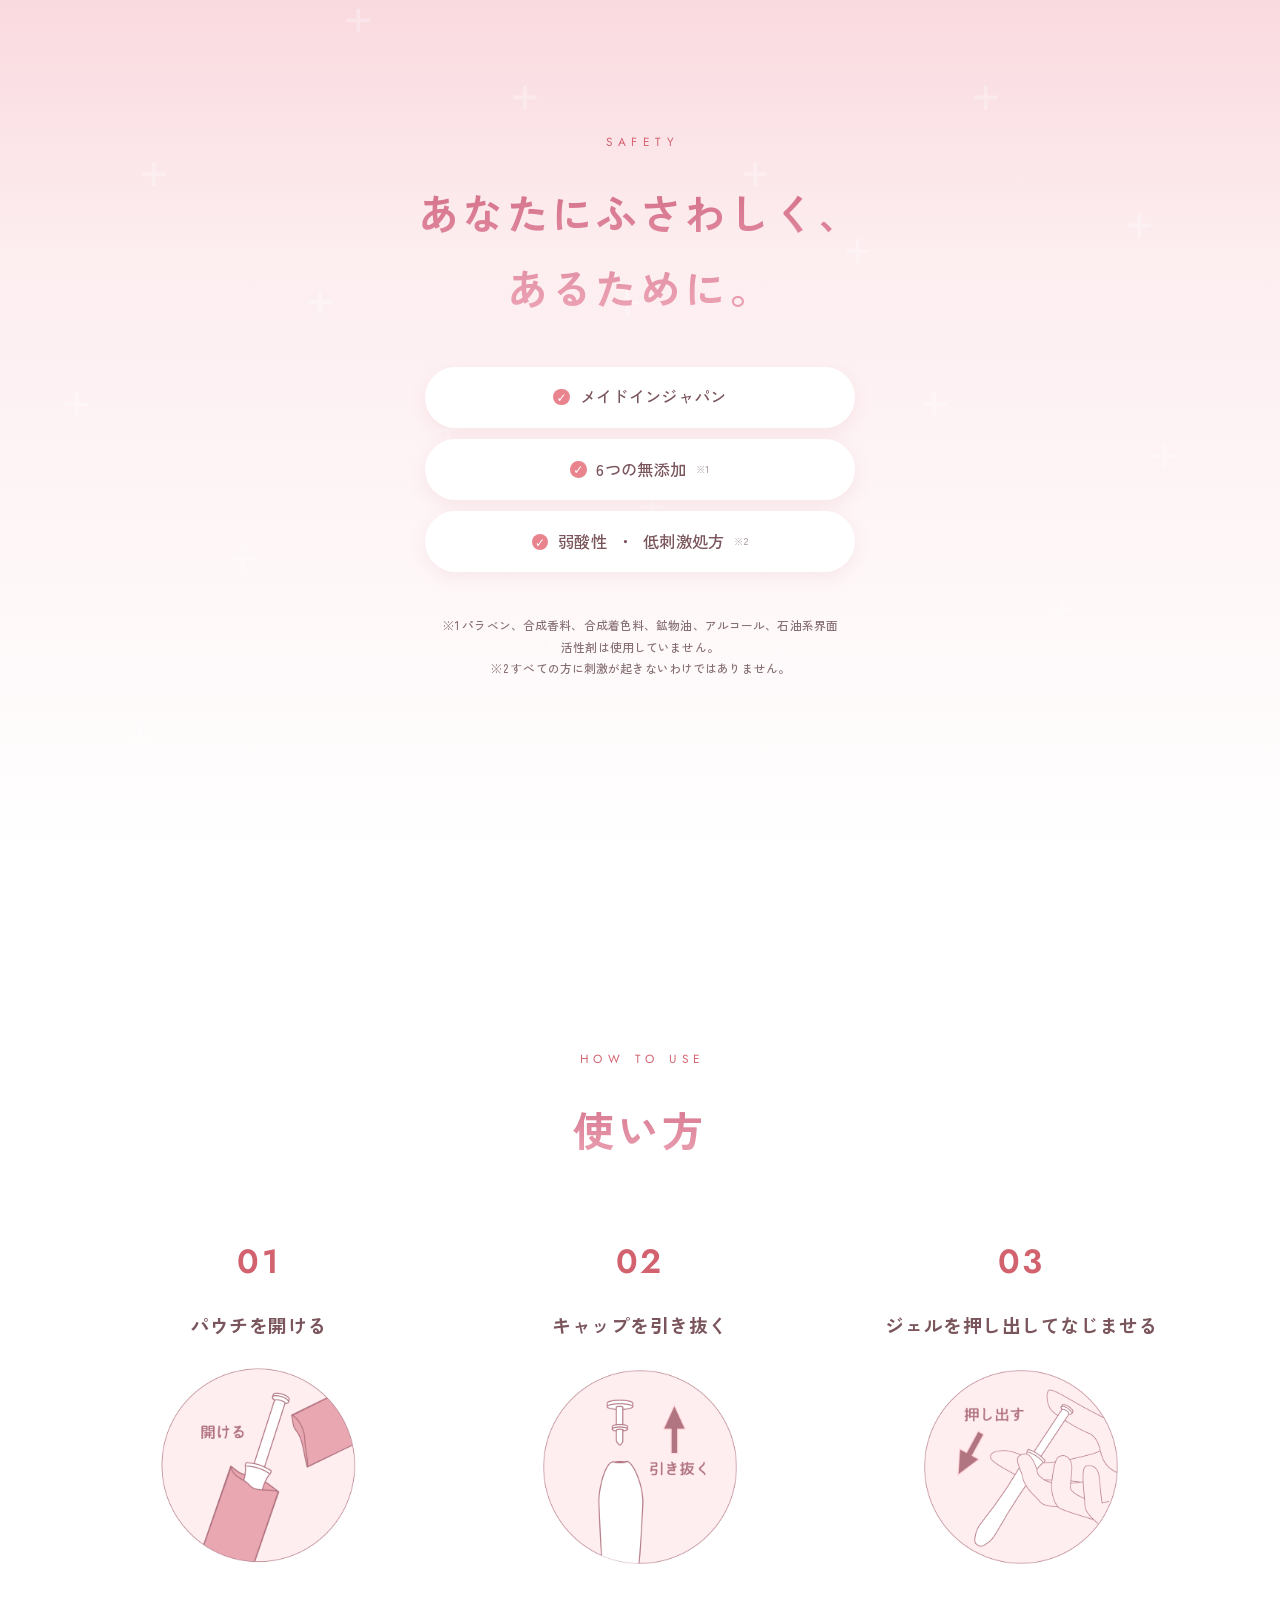
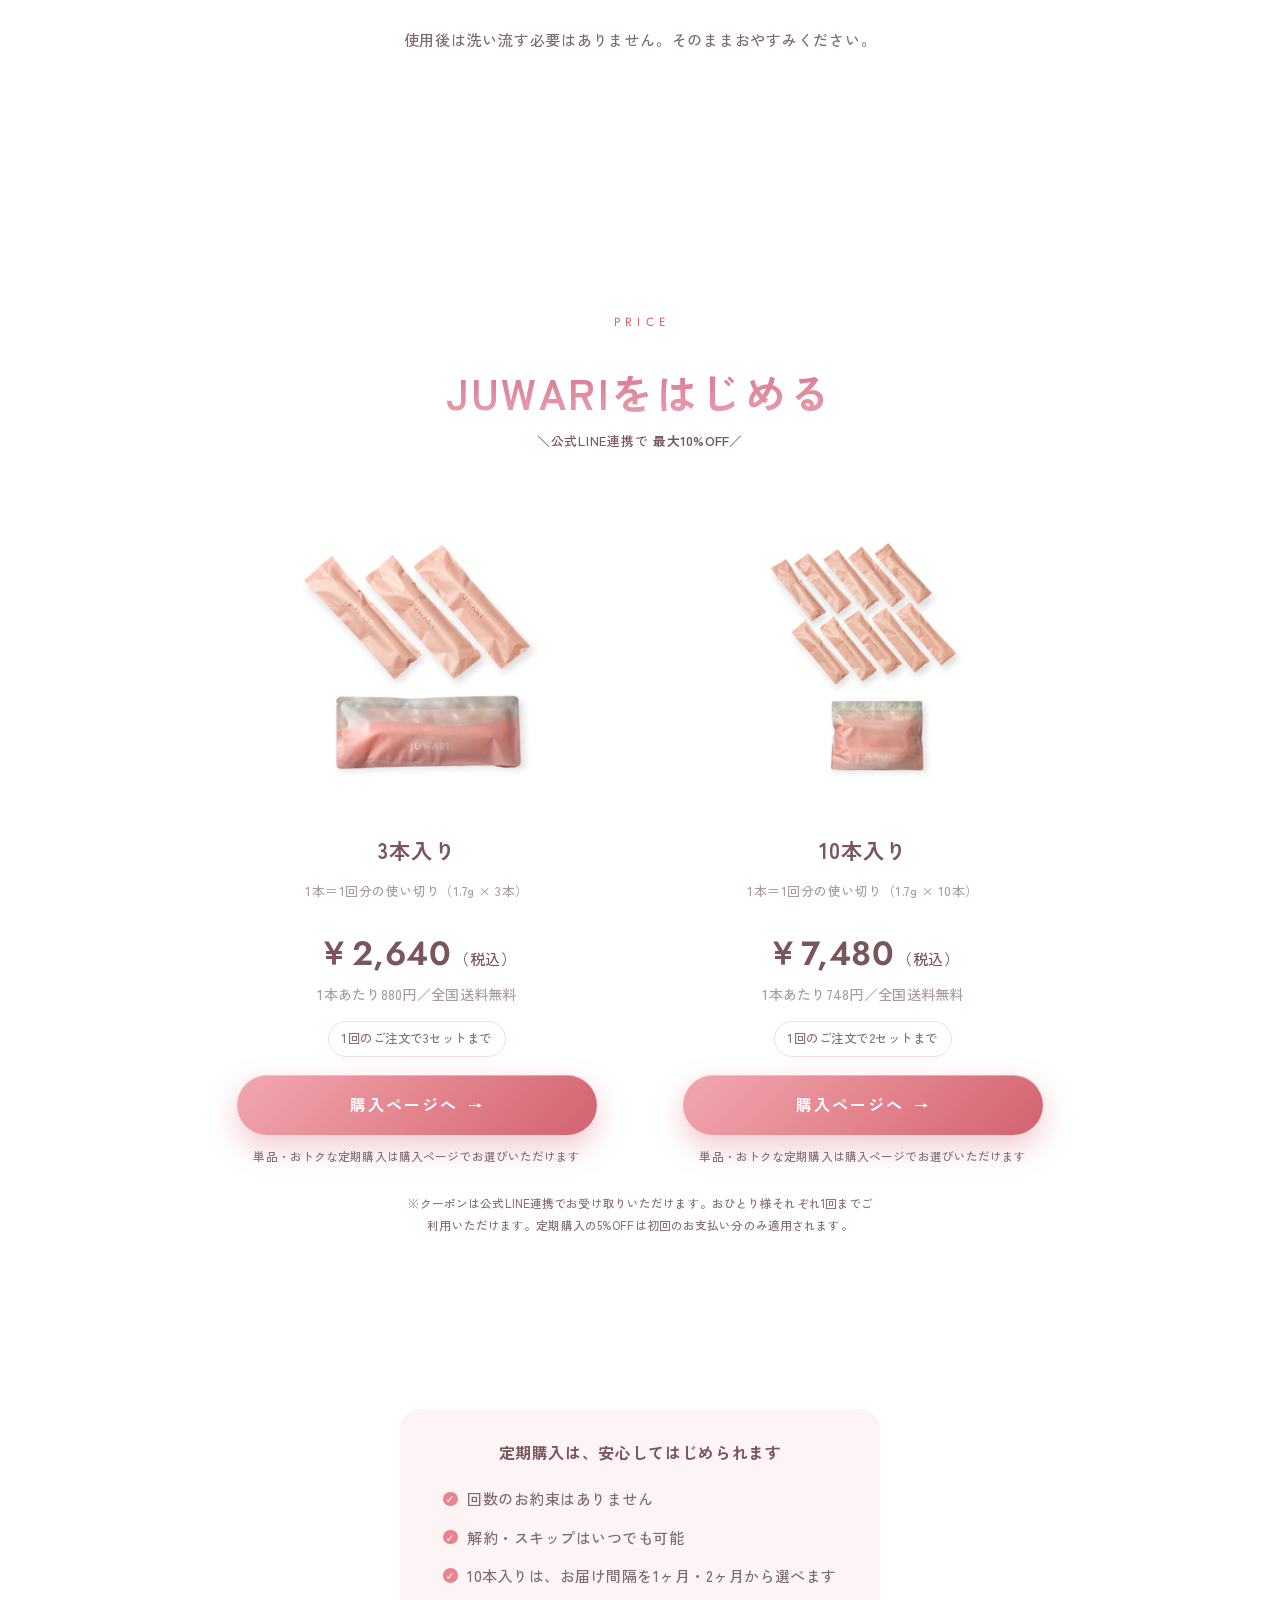
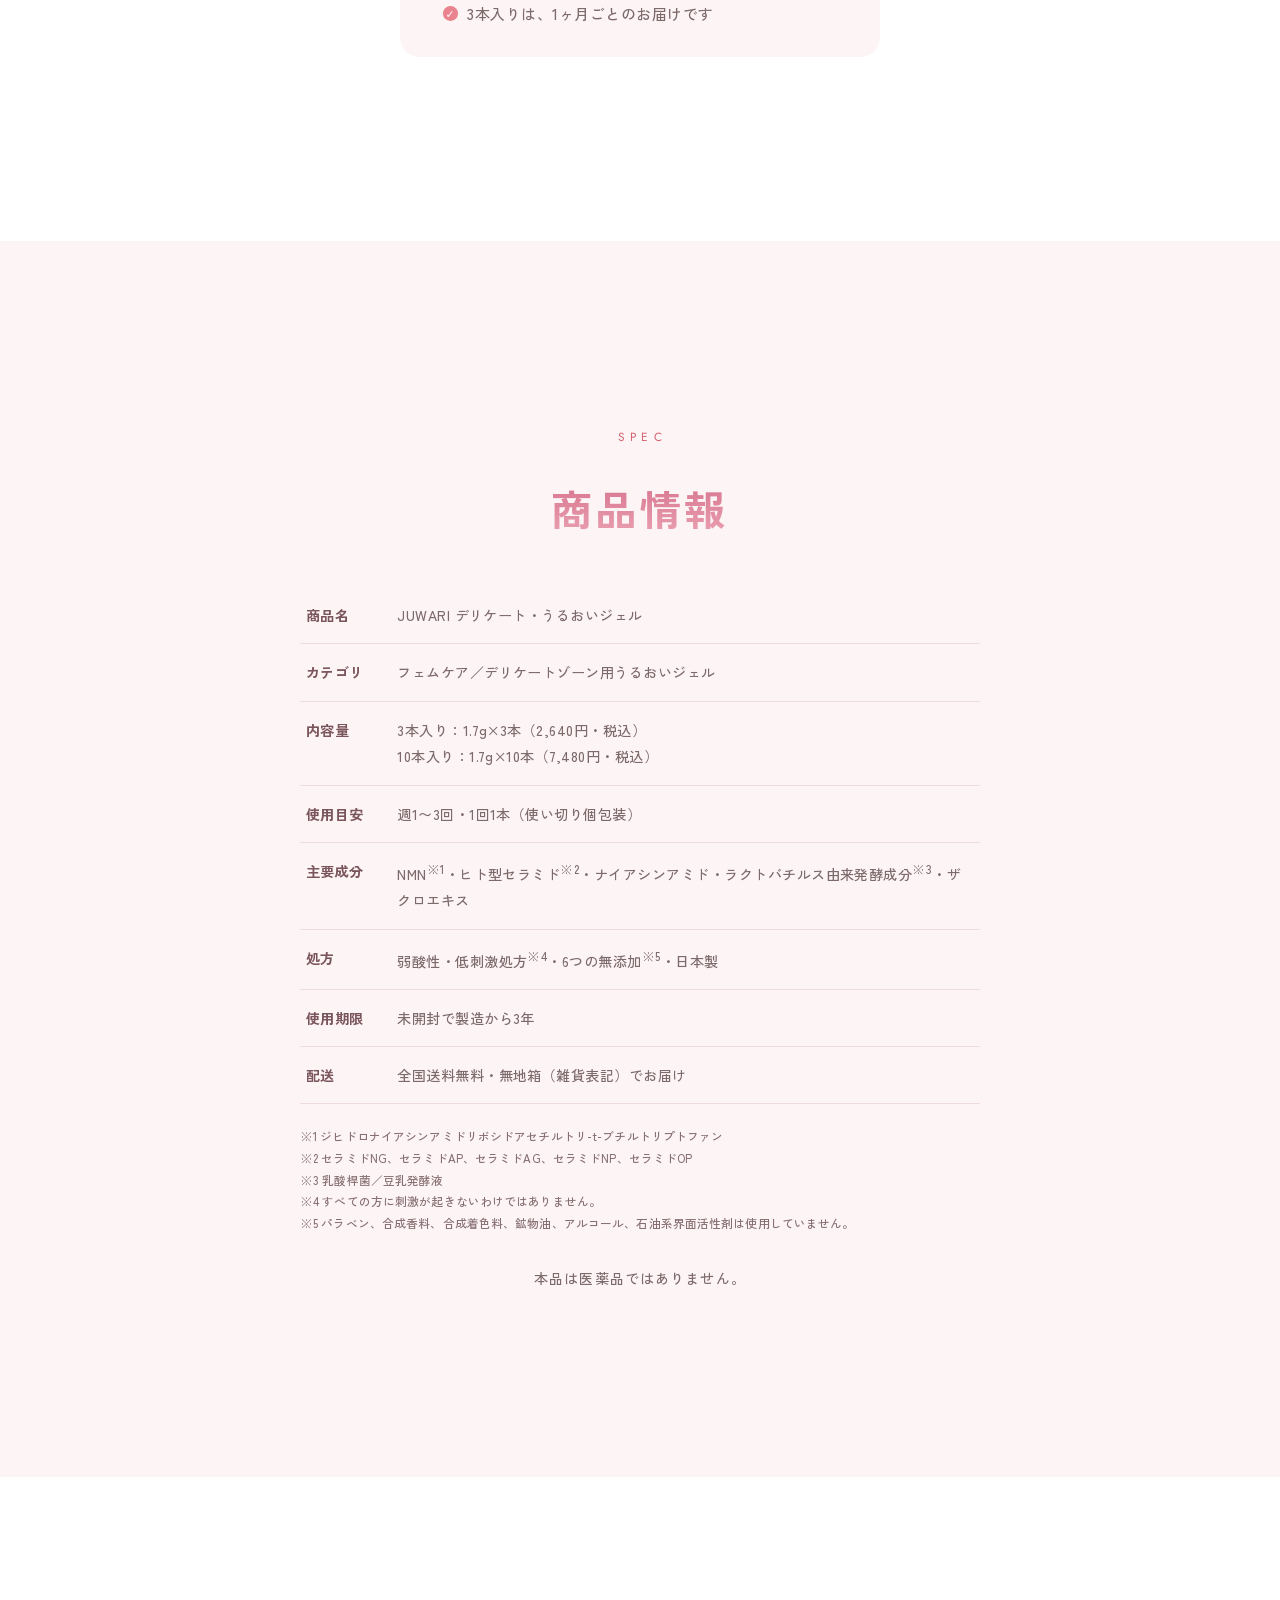
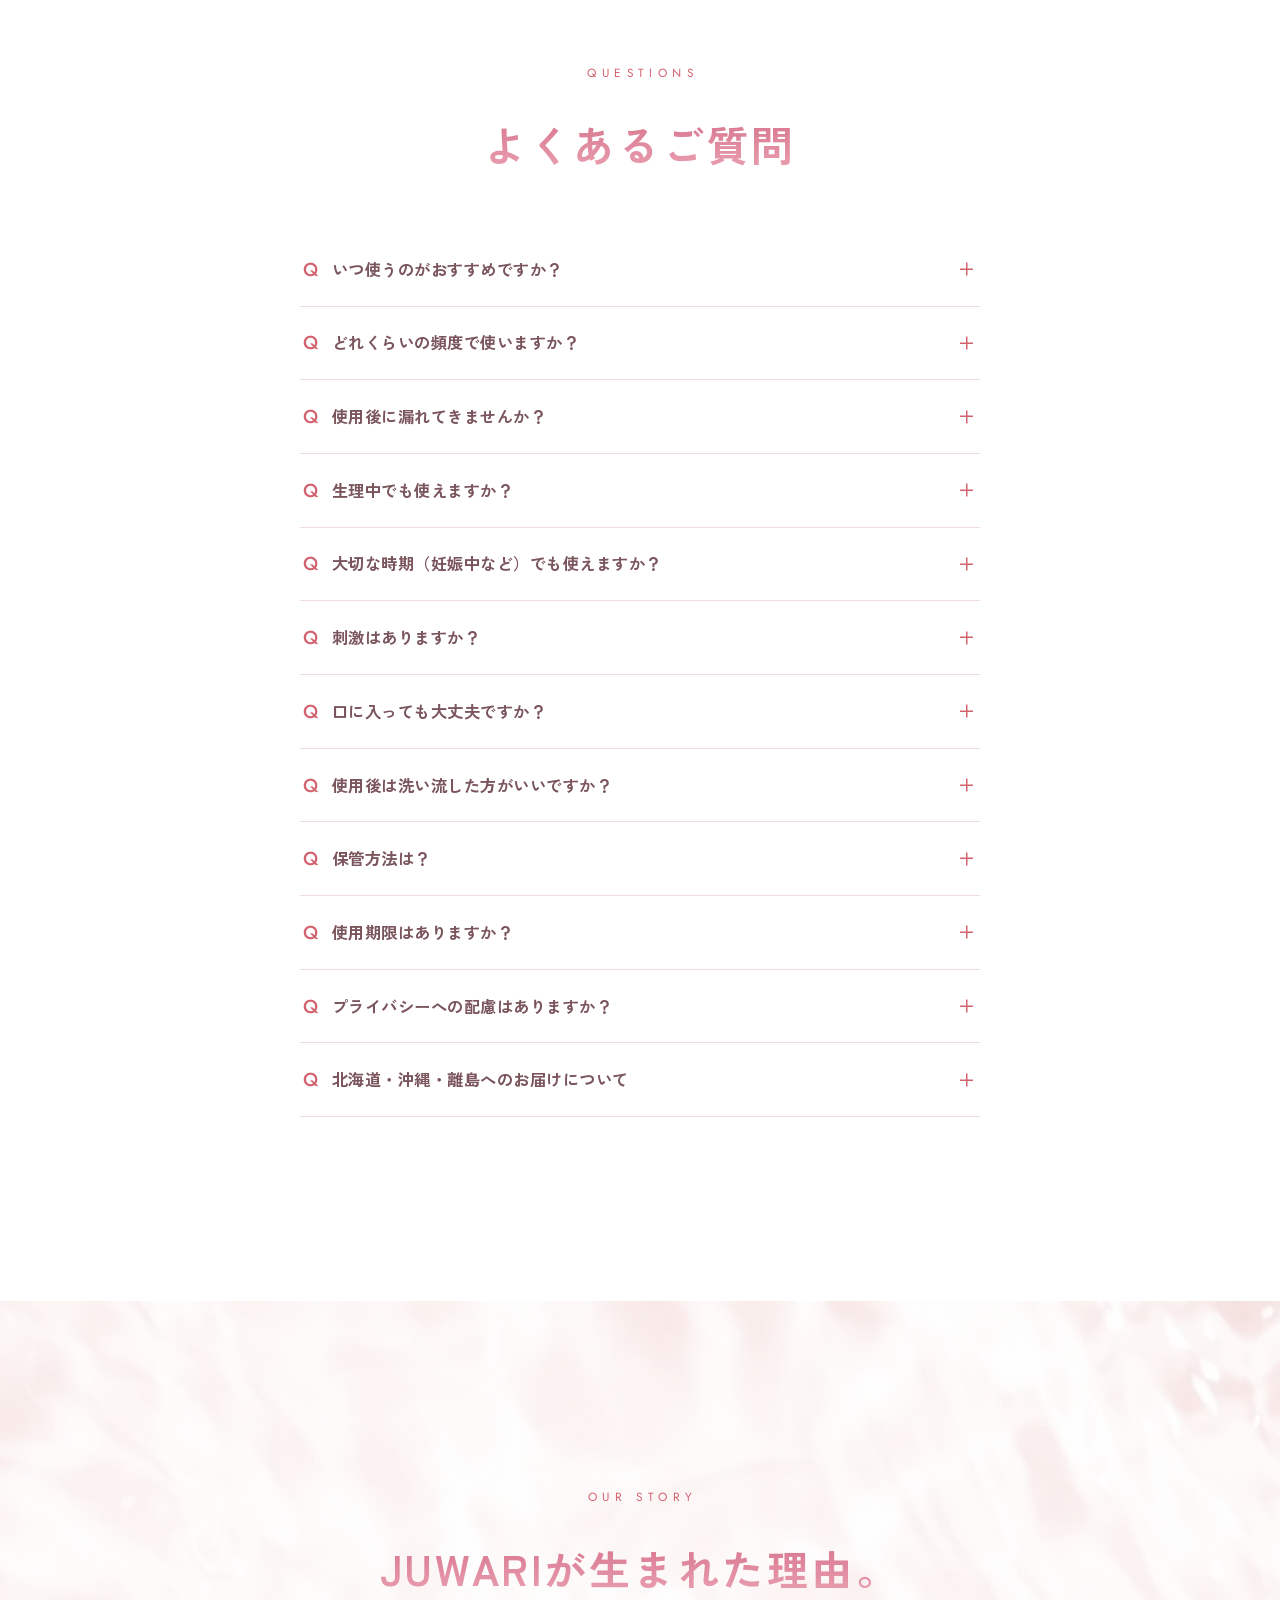
==== commit 5249c4de: "LPのレビュー文字サイズを元に戻す 9744311 で拡大したが、LPは元のサイズで運用する方針のため差し戻し。 （Shopify側はテーマが html{font-size:10px} を指定しており" ====
--- a/index.html
+++ b/index.html
@@ -58,7 +58,7 @@
 <link href="https://fonts.googleapis.com/css2?family=Zen+Kaku+Gothic+New:wght@300;400;500;700&family=Jost:wght@300;400;500;600&display=swap" rel="stylesheet" />
 
 <!-- ?v= はキャッシュ対策のバージョン番号。CSSを更新したらこの数字も上げる -->
-<link rel="stylesheet" href="assets/css/style.css?v=20260828-3" />
+<link rel="stylesheet" href="assets/css/style.css?v=20260828-4" />
 
 <!-- Judge.me ウィジェット読み込み（2026-08-28 停止）
      レビューは薬機法・景表法チェック済みの文面をLP内に直接記載する方式へ変更したため、
--- a/assets/css/style.css
+++ b/assets/css/style.css
@@ -417,7 +417,7 @@
 .fv-reviews .container { padding-inline: var(--gutter); }
 .fv-reviews__title {
   font-family: var(--f-sans); font-weight: 700;
-  font-size: clamp(1.25rem, 5.2vw, 1.63rem); line-height: 1.6; letter-spacing: .06em;
+  font-size: clamp(1.15rem, 4.8vw, 1.5rem); line-height: 1.6; letter-spacing: .06em;
   color: var(--c-heading);
   margin: .1em 0 clamp(1.4rem, 5vw, 2rem);
 }
@@ -450,7 +450,7 @@
 }
 
 /* --- 吹き出しカード1枚 --- */
-.bubble { flex: 0 0 auto; width: clamp(250px, 72vw, 310px); display: flex; }
+.bubble { flex: 0 0 auto; width: clamp(232px, 68vw, 290px); display: flex; }
 .bubble__card {
   position: relative;
   display: flex; flex-direction: column; gap: .55em;
@@ -488,20 +488,20 @@
 }
 .bubble__title {
   margin: .2em 0 0;
-  font-size: clamp(1.06rem, 4.4vw, 1.19rem); font-weight: 700; line-height: 1.7; letter-spacing: .02em;
+  font-size: clamp(1rem, 4vw, 1.08rem); font-weight: 700; line-height: 1.7; letter-spacing: .02em;
   color: var(--c-heading);
 }
 .bubble__body {
   margin: 0;
-  font-size: .95rem; line-height: 1.95; color: var(--c-text);
+  font-size: .85rem; line-height: 1.95; color: var(--c-text);
 }
 .bubble__meta {
   display: flex; align-items: center; justify-content: space-between; gap: .8em;
   margin: .35em 0 0; padding-top: .5em;
   border-top: 1px solid var(--c-line);
 }
-.bubble__stars { color: var(--c-gold); font-size: .94rem; letter-spacing: .1em; line-height: 1; }
-.bubble__name { font-size: .81rem; color: var(--c-text-soft); letter-spacing: .04em; }
+.bubble__stars { color: var(--c-gold); font-size: .88rem; letter-spacing: .1em; line-height: 1; }
+.bubble__name { font-size: .74rem; color: var(--c-text-soft); letter-spacing: .04em; }
 .fv-reviews__note { margin-top: clamp(1.2rem, 4vw, 1.8rem); }
 
 /* 動きを控えたい設定の方には流さず、指で横スクロールできる形にする */
@@ -538,13 +538,11 @@
 }
 /* JSで隠している2件目以降（もっと見るで表示） */
 .voice-card[hidden] { display: none; }
-.voice-card__stars { margin: 0; color: var(--c-gold); font-size: 1.06rem; letter-spacing: .14em; line-height: 1; }
+.voice-card__stars { margin: 0; color: var(--c-gold); font-size: 1rem; letter-spacing: .14em; line-height: 1; }
 /* ★の未取得ぶんは薄く（★4のときの5つ目） */
 .voice-card__star--off { color: rgba(200,168,112,.28); }   /* ゴールドを薄くして「空の星」に見せる */
-/* 注記（打消し表示）は小さすぎると読めないため、共通の .note より一段大きく */
-.fv-reviews__note, .reviews__sample-note { font-size: .81rem; }
-.voice-card__name { margin: .7em 0 .5em; font-size: 1rem; font-weight: 700; color: var(--c-heading); letter-spacing: .04em; }
-.voice-card__body { margin: 0; font-size: 1rem; line-height: 2.05; color: var(--c-text-pink); }
+.voice-card__name { margin: .7em 0 .5em; font-size: .92rem; font-weight: 700; color: var(--c-heading); letter-spacing: .04em; }
+.voice-card__body { margin: 0; font-size: .92rem; line-height: 2.05; color: var(--c-text-pink); }
 
 /* 「もっと見る」ボタン：上品なアウトラインの丸ピル（スマホでタップしやすい高さ・幅） */
 .juwari-more-wrap { text-align: center; margin-top: clamp(1.4rem, 4vw, 2rem); }
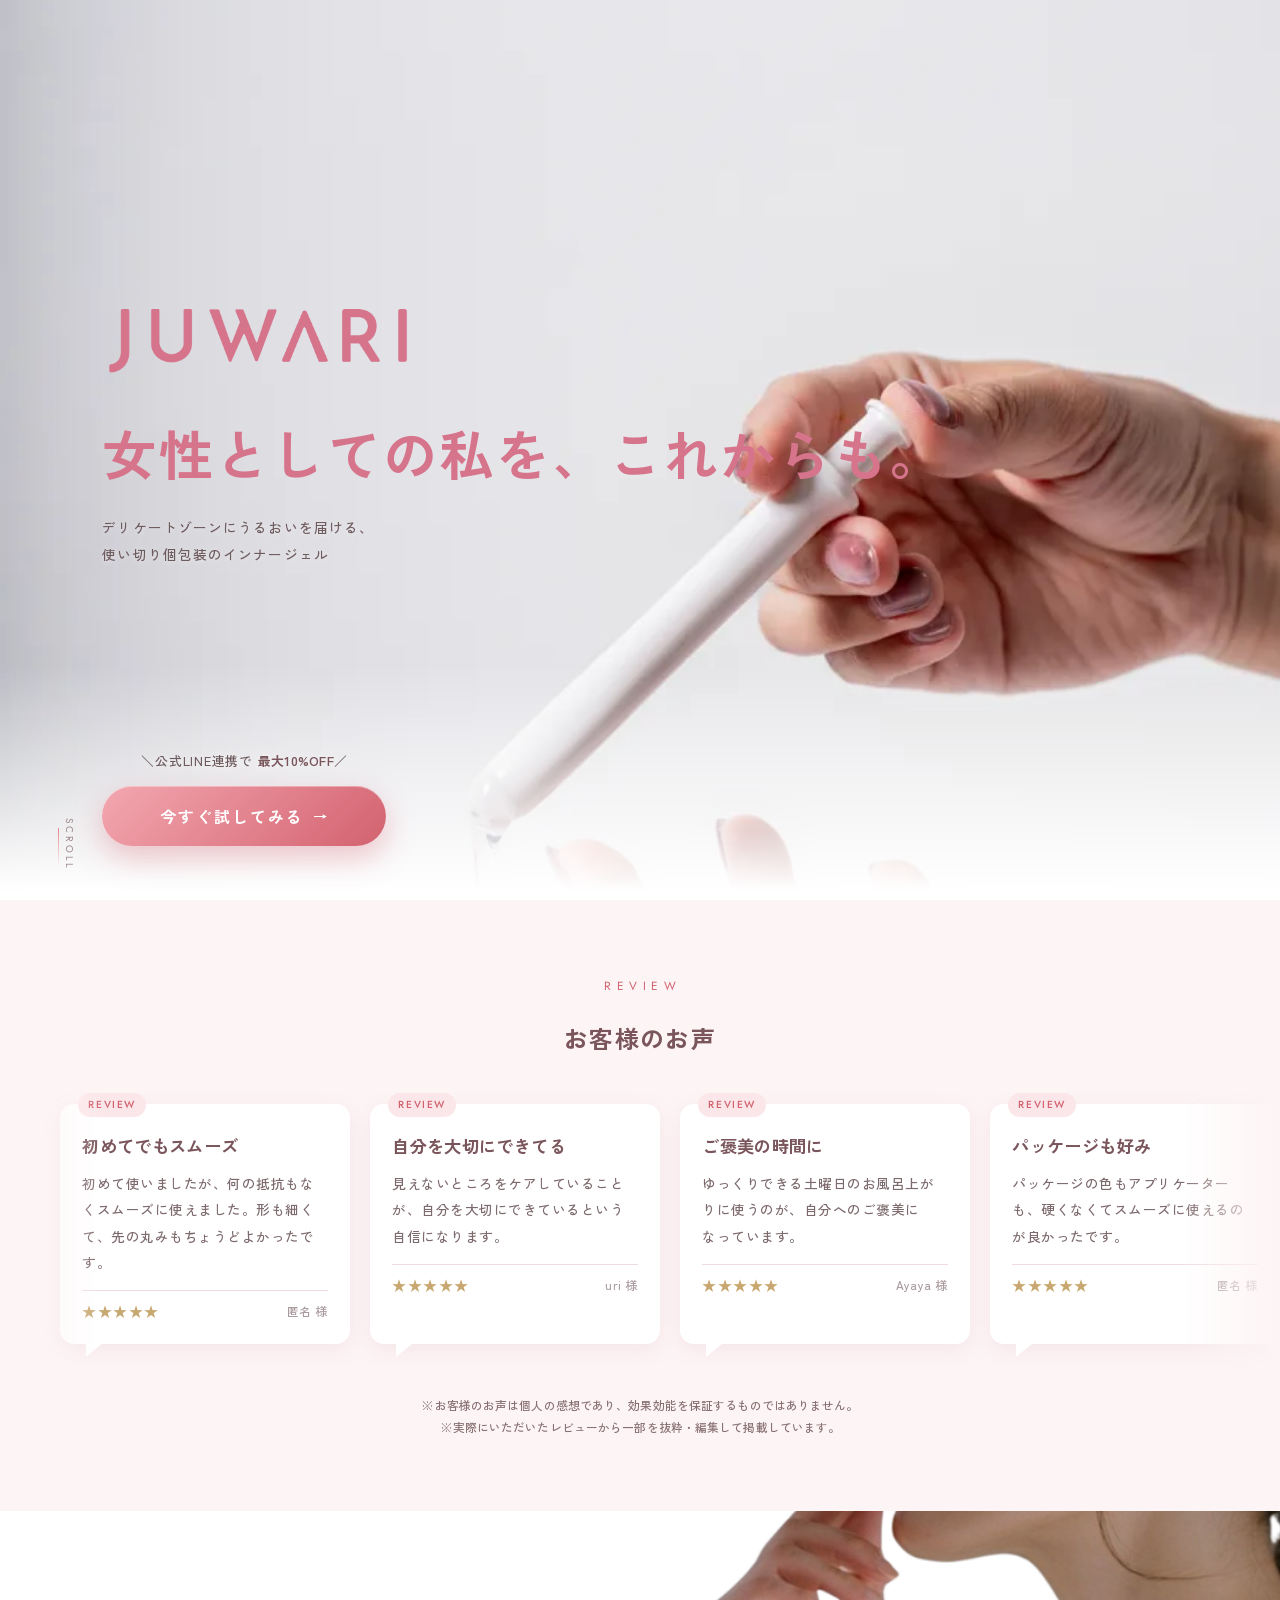
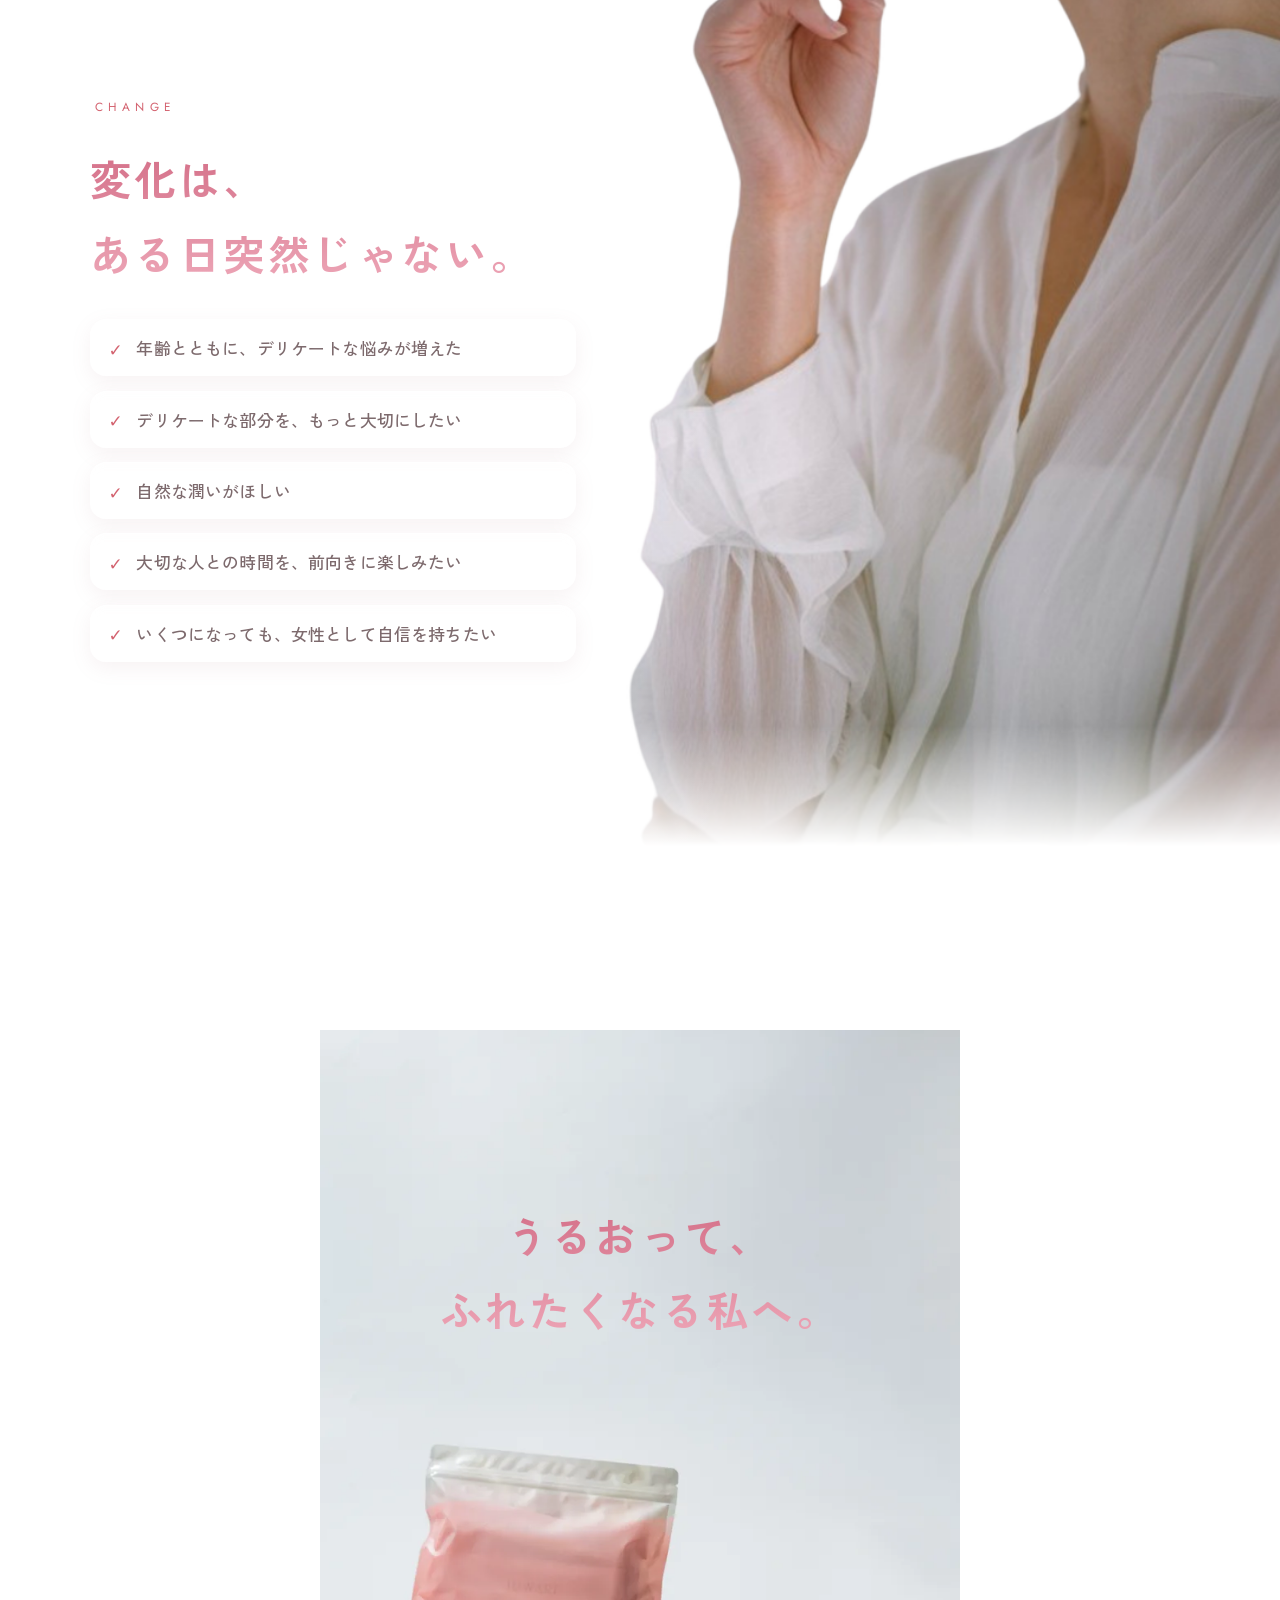
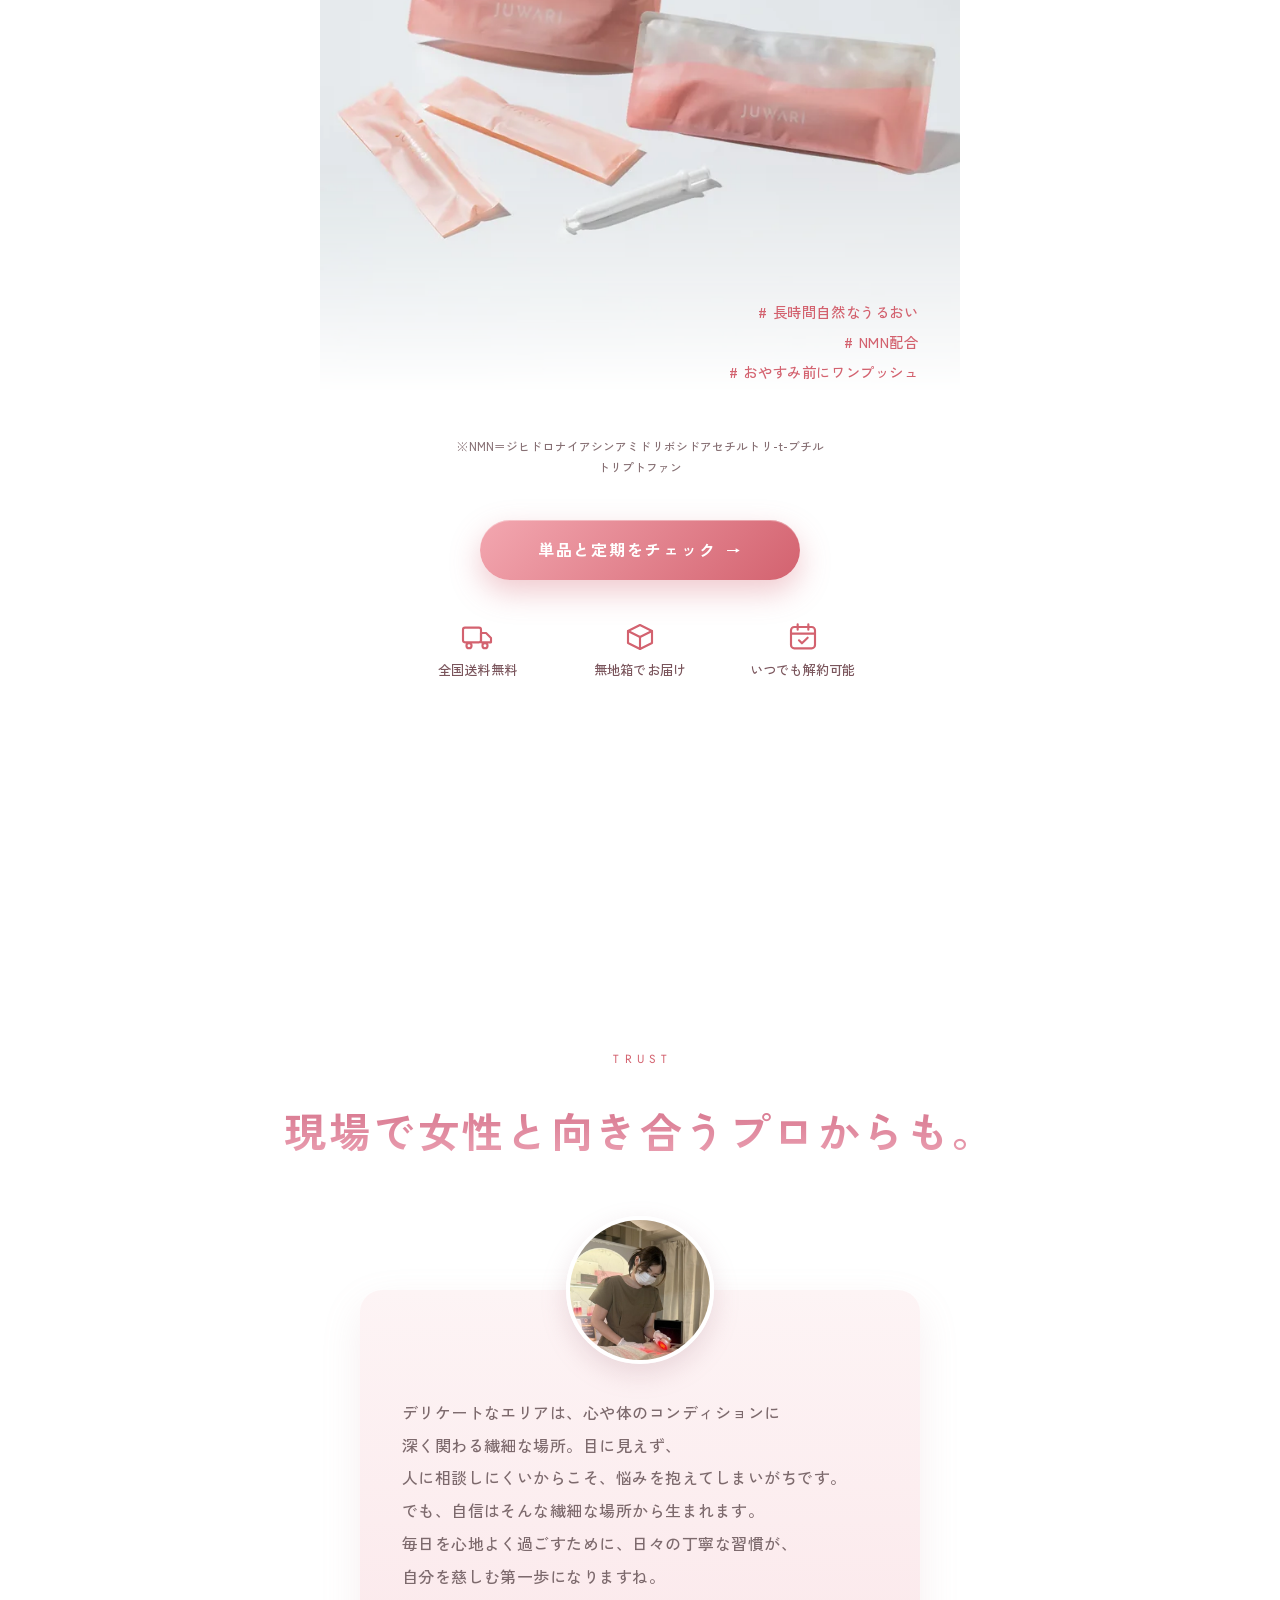
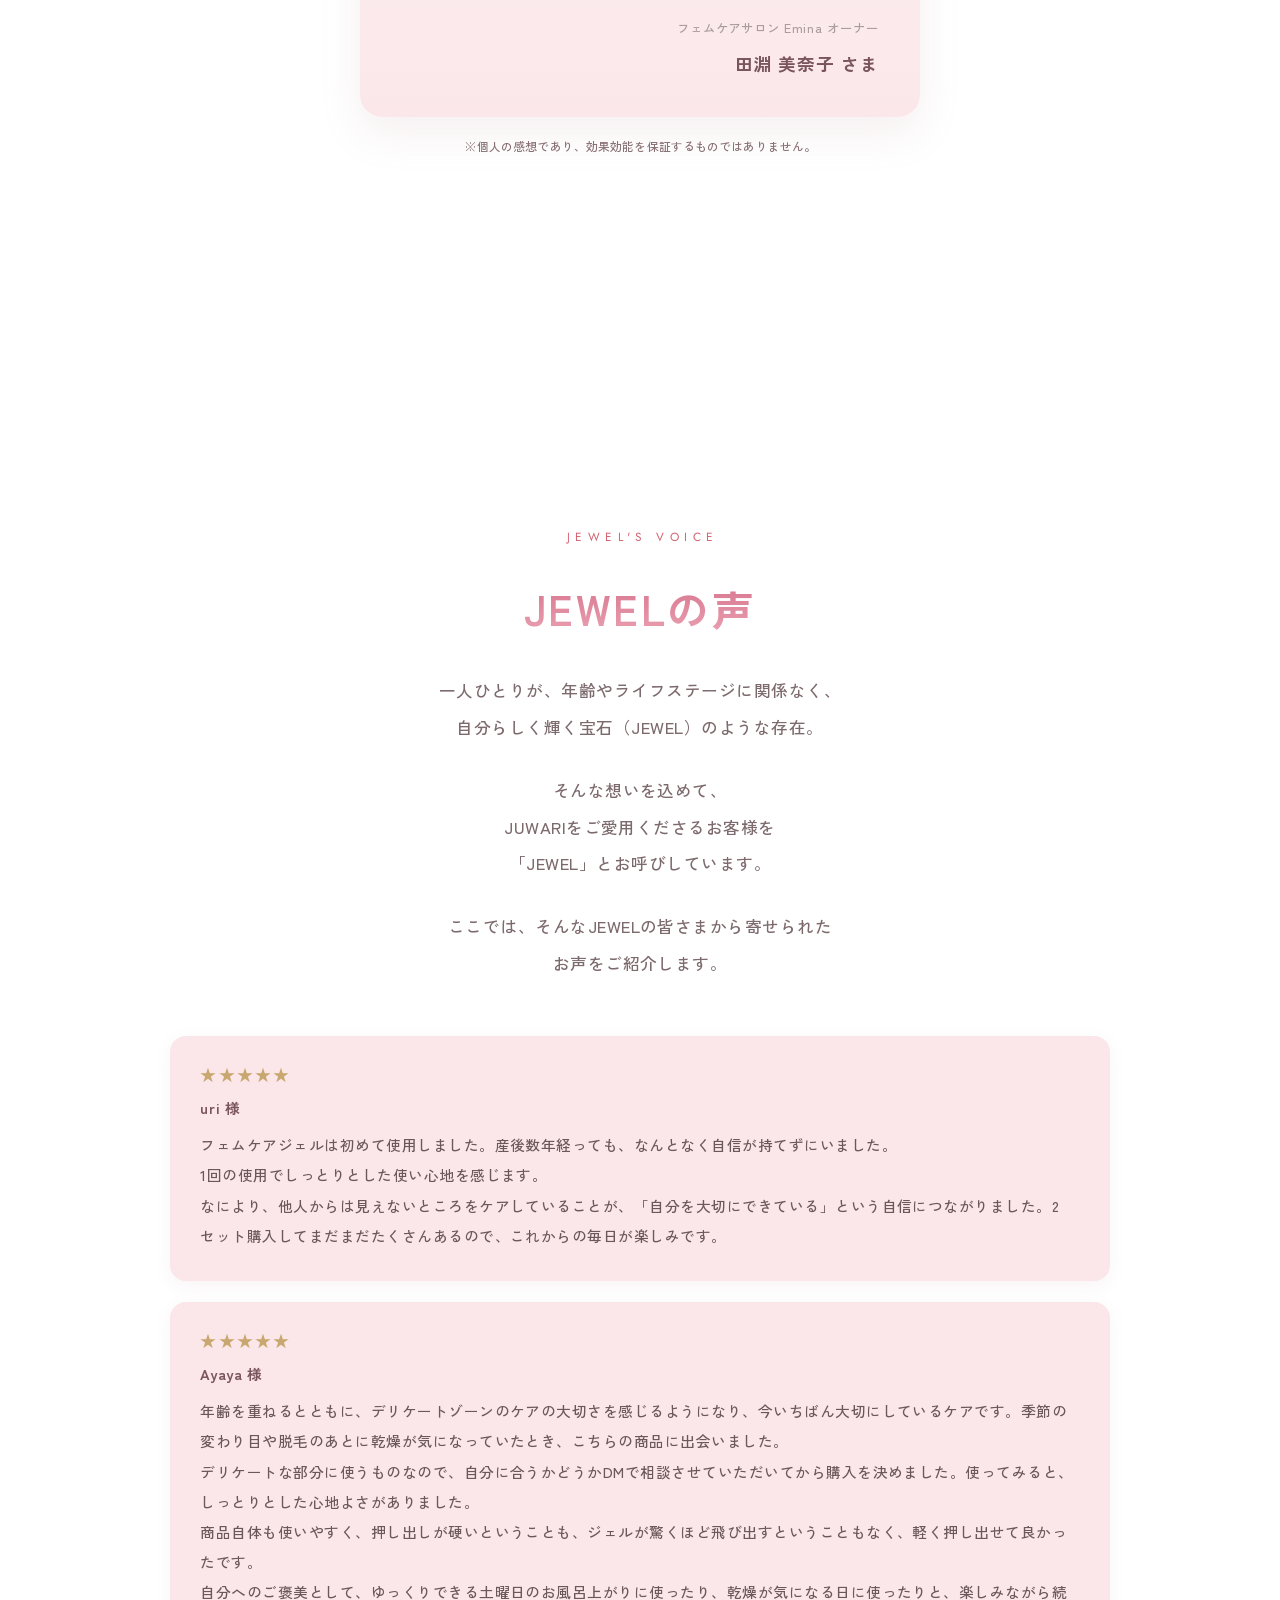
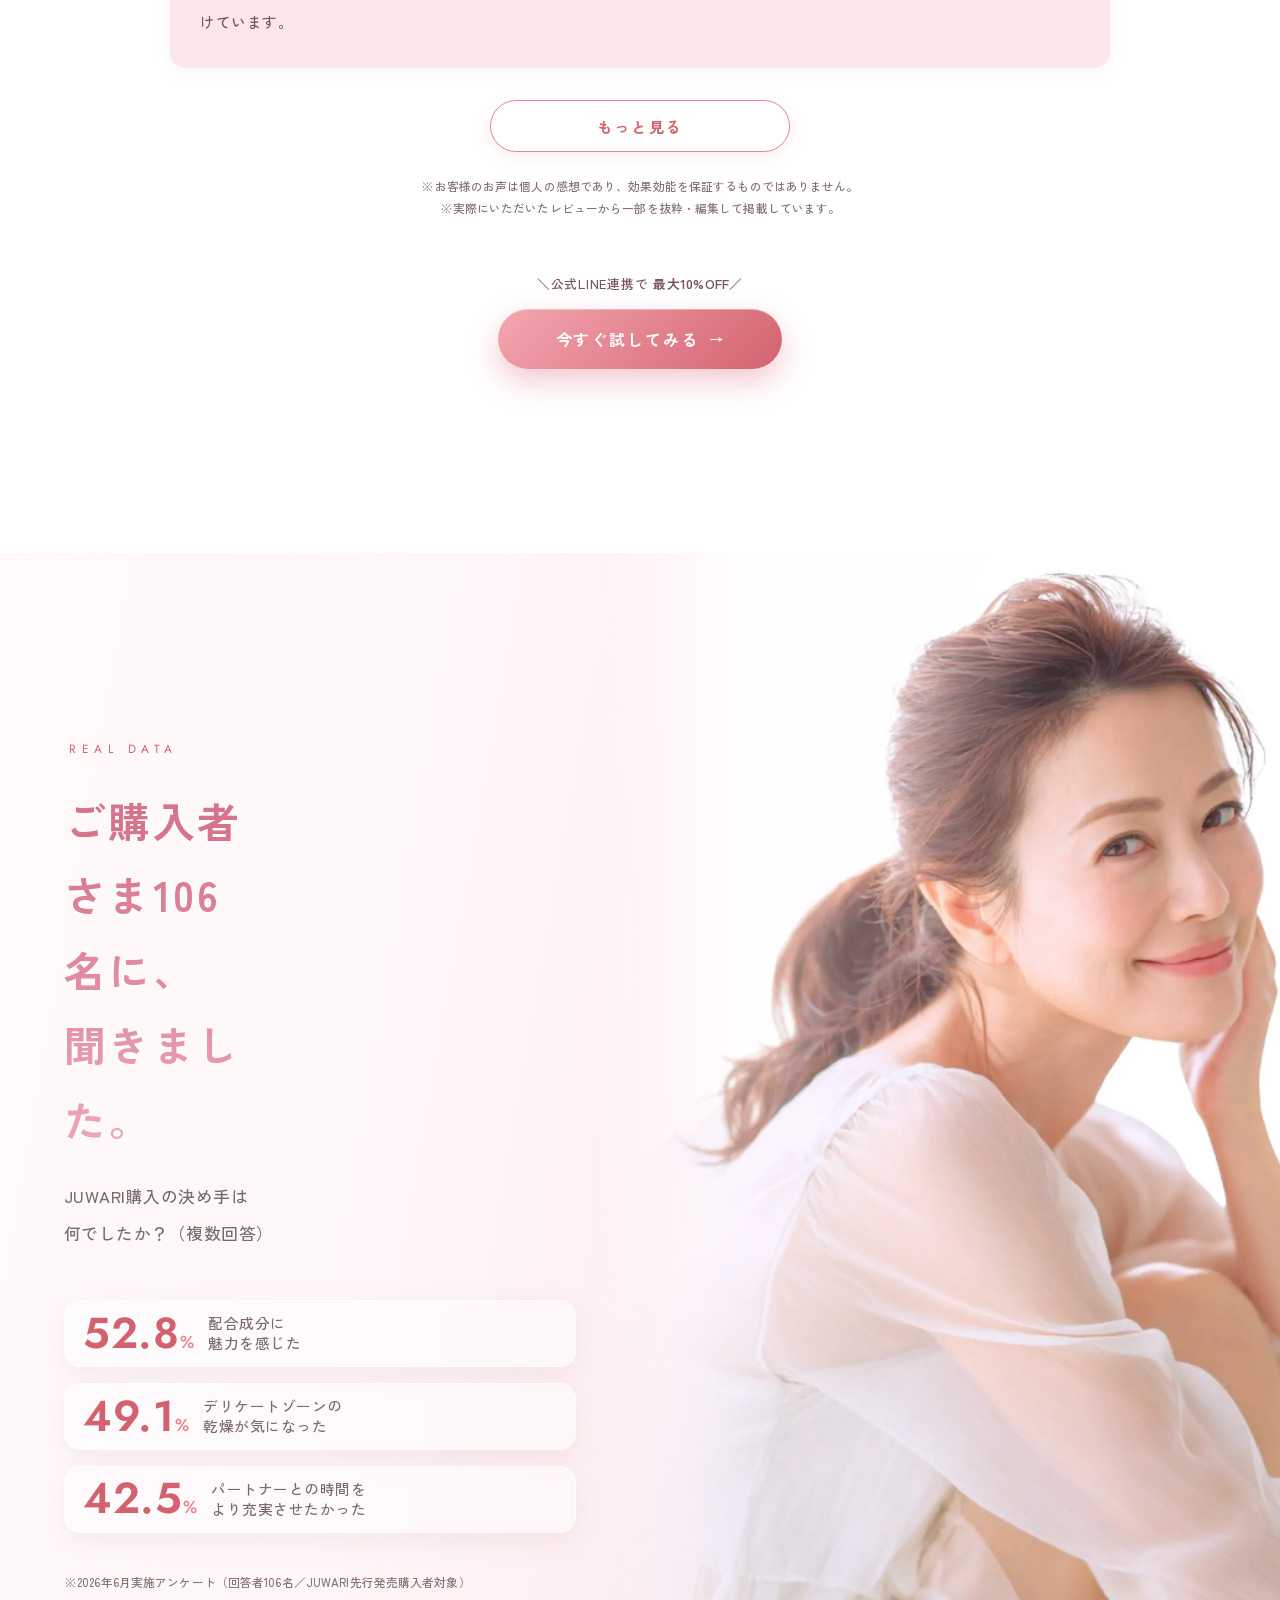
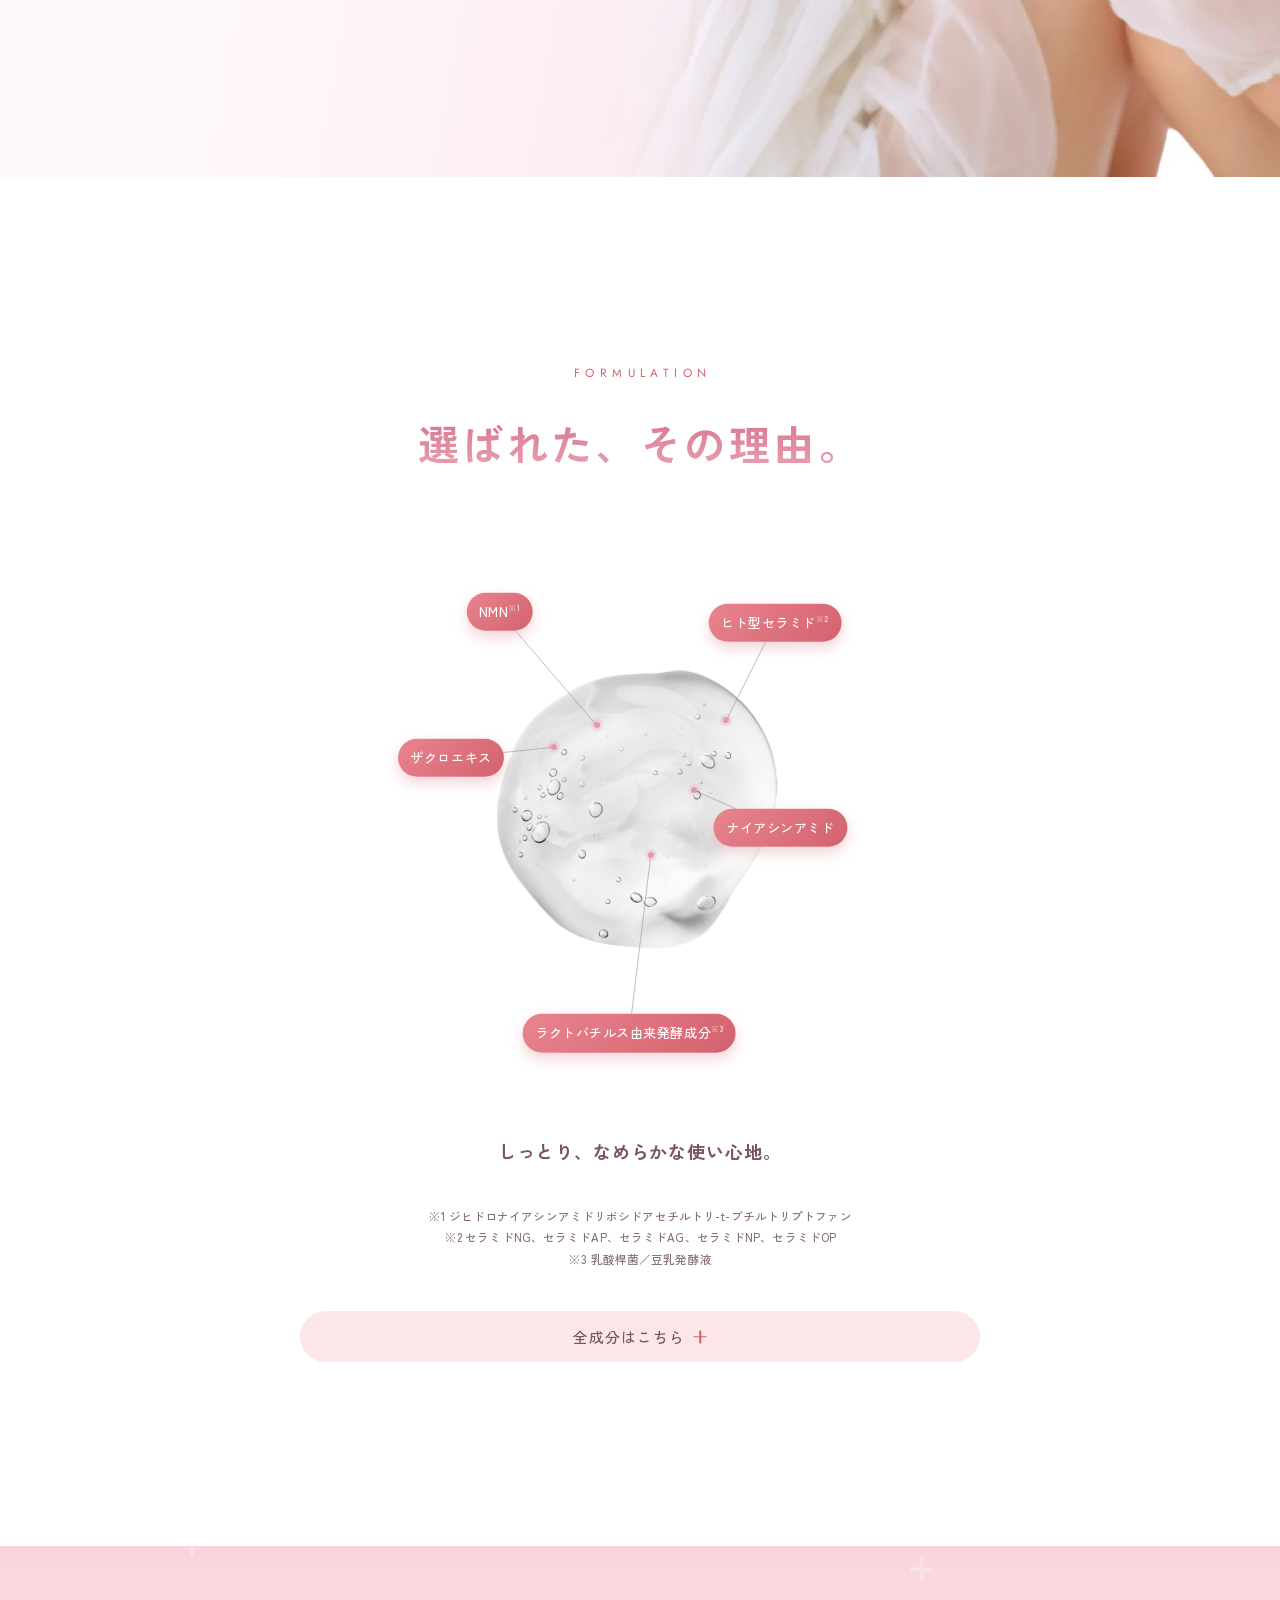
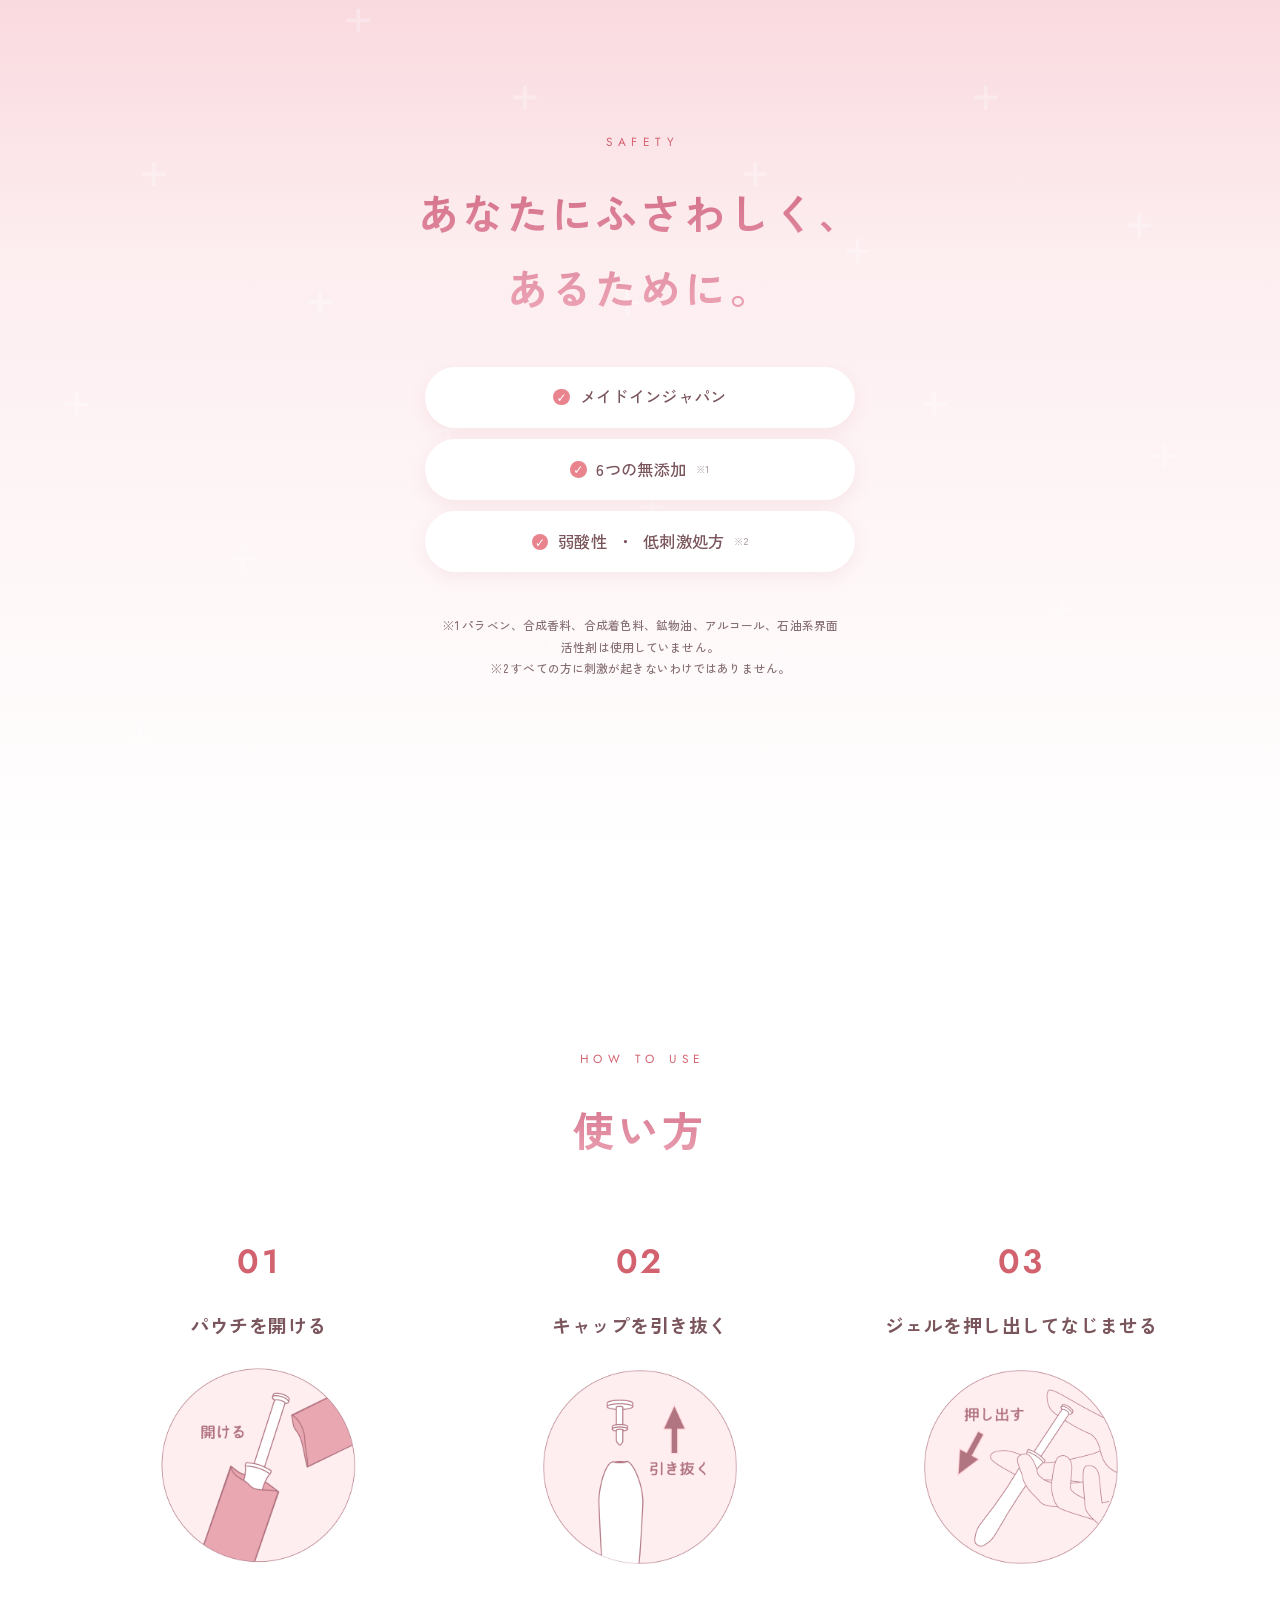
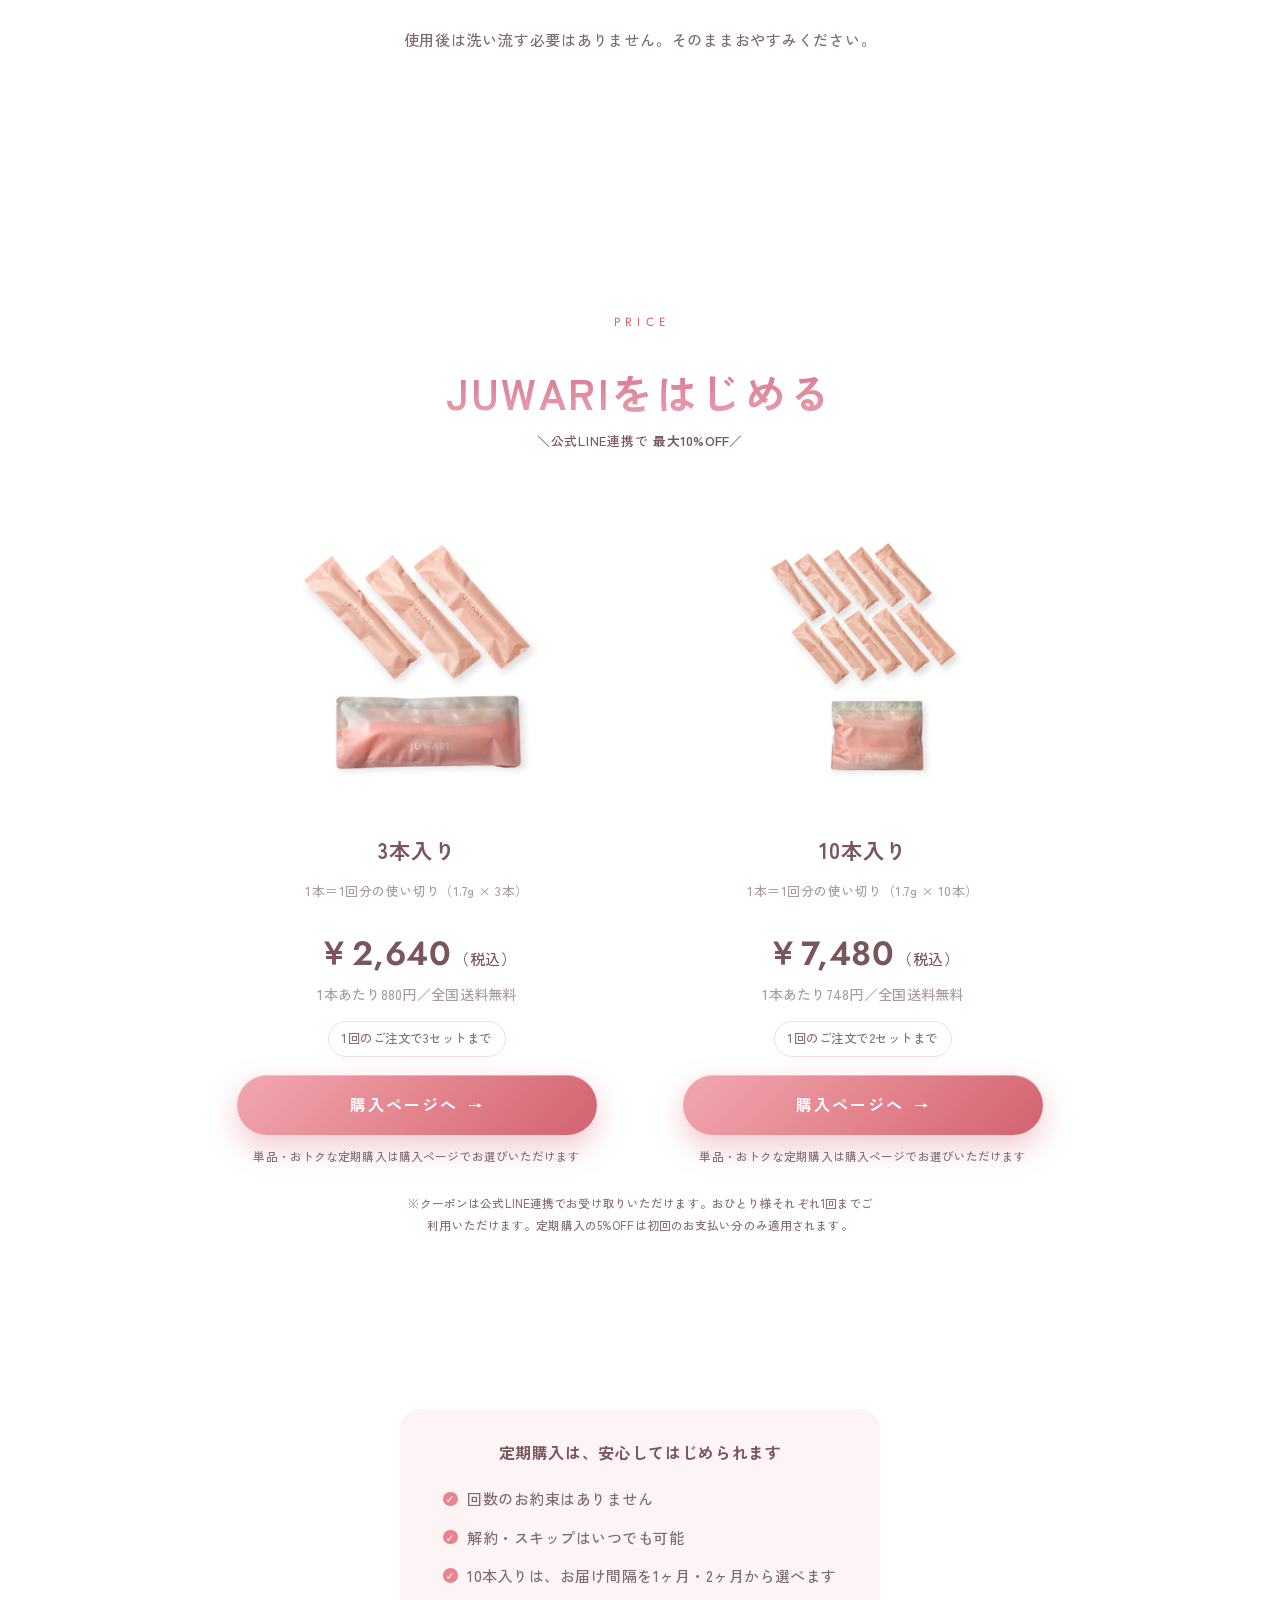
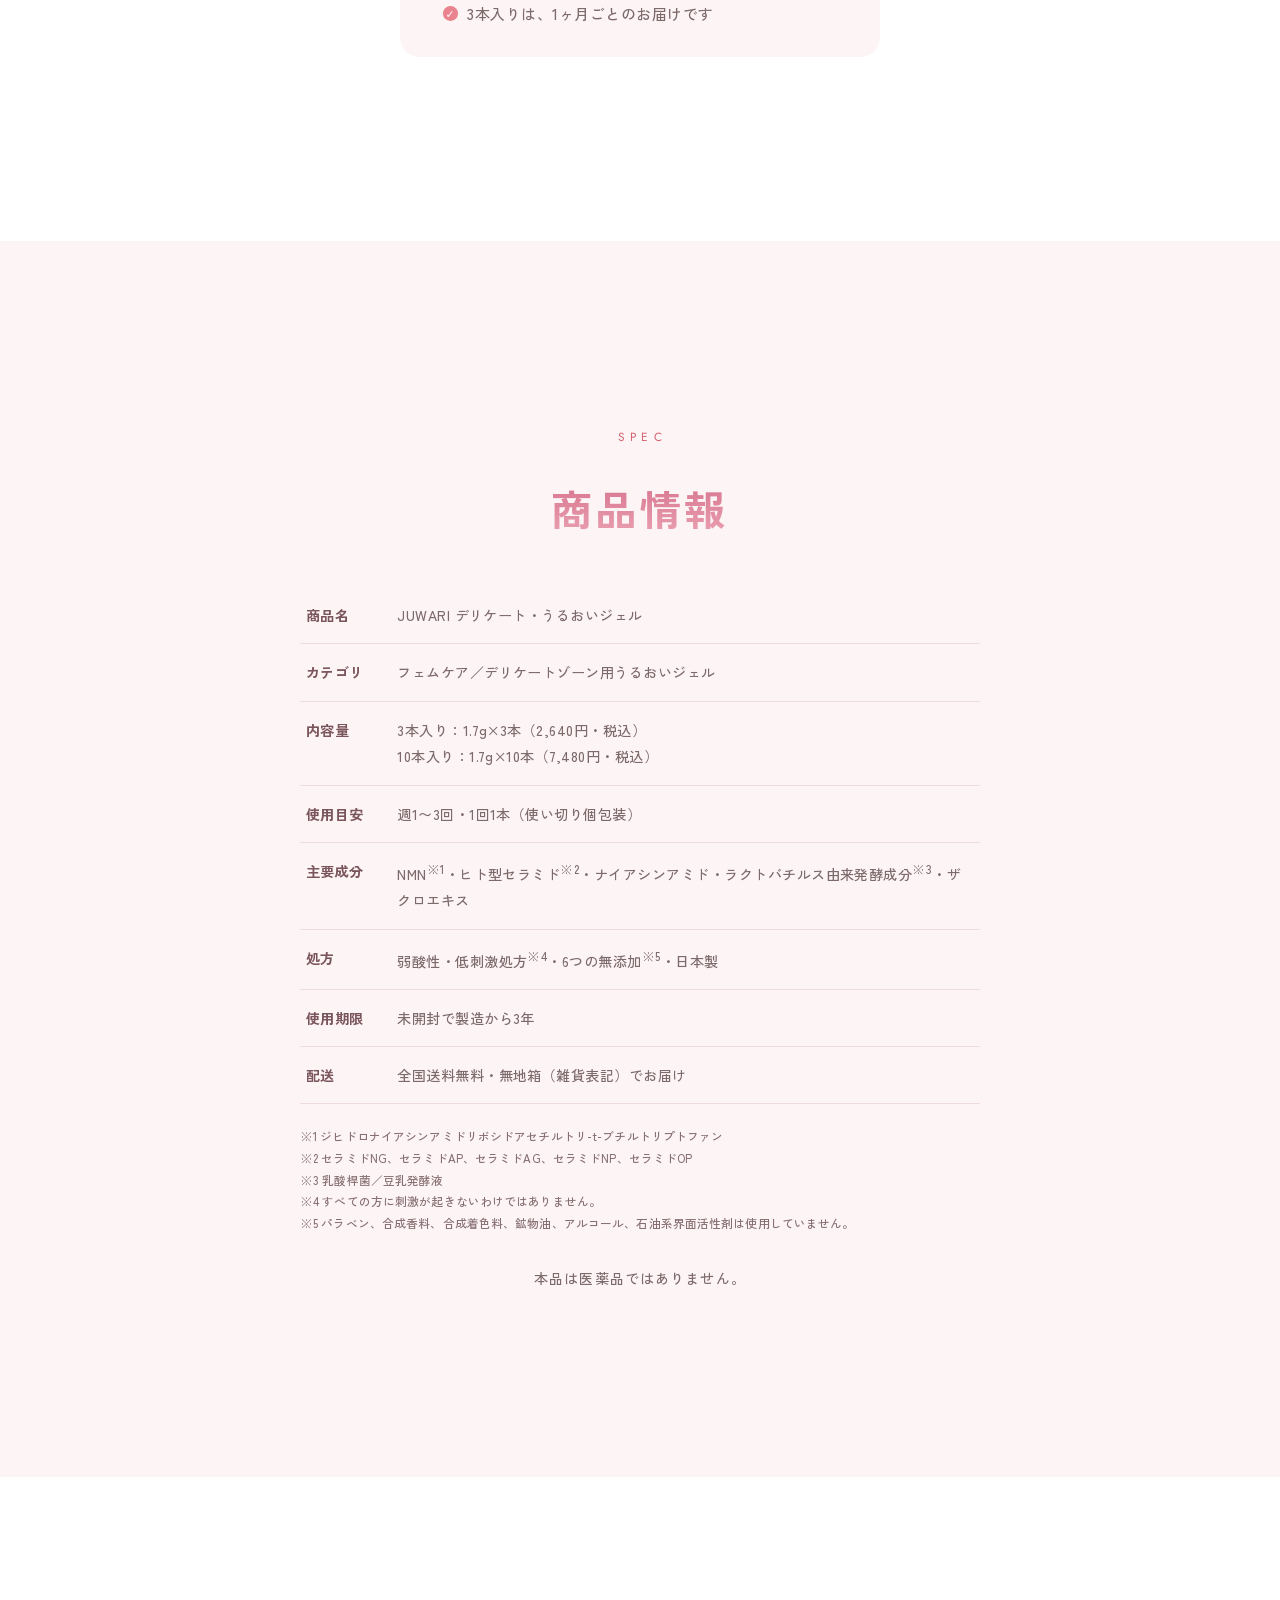
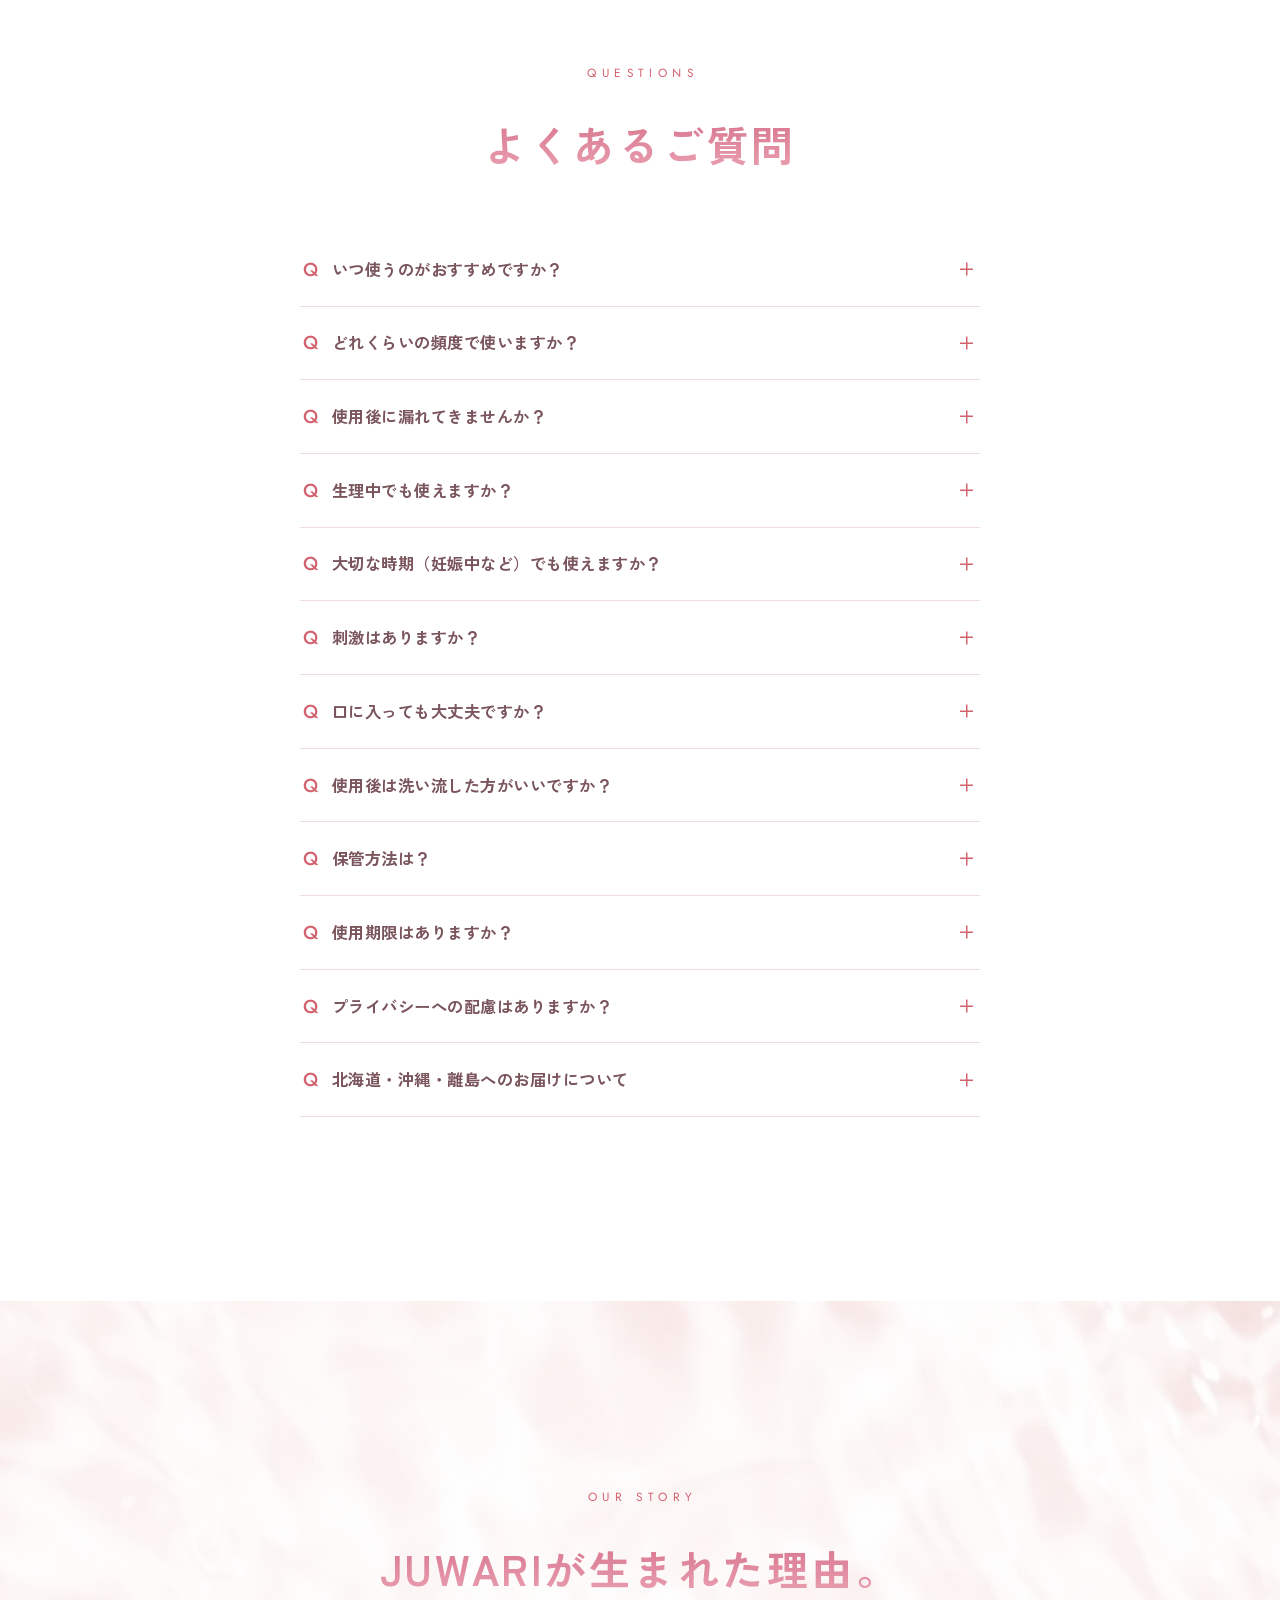
==== commit 721b5380: "新着レビュー3件を追加し、既掲載2件を雑貨方針に合わせて修正 2026-10-07時点のJudge.me新着4件を判定し、3件を掲載（長文10→12件、 吹き出し7→8件）。1件は身体の反応の断定にあ" ====
--- a/index.html
+++ b/index.html
@@ -58,7 +58,7 @@
 <link href="https://fonts.googleapis.com/css2?family=Zen+Kaku+Gothic+New:wght@300;400;500;700&family=Jost:wght@300;400;500;600&display=swap" rel="stylesheet" />
 
 <!-- ?v= はキャッシュ対策のバージョン番号。CSSを更新したらこの数字も上げる -->
-<link rel="stylesheet" href="assets/css/style.css?v=20260828-4" />
+<link rel="stylesheet" href="assets/css/style.css?v=20260909-1" />
 
 <!-- Judge.me ウィジェット読み込み（2026-08-28 停止）
      レビューは薬機法・景表法チェック済みの文面をLP内に直接記載する方式へ変更したため、
@@ -351,6 +351,42 @@
           </a>
         </li>
 
+        <li class="bubble">
+          <a class="bubble__card" href="#voice">
+            <span class="bubble__tab">Review</span>
+            <p class="bubble__title">潤いをしっかり</p>
+            <p class="bubble__body">昨日初めて使いました。確かに潤いが凄いです。</p>
+            <p class="bubble__meta">
+              <span class="bubble__stars" aria-label="5段階中5">★★★★★</span>
+              <span class="bubble__name">ひろちん 様</span>
+            </p>
+          </a>
+        </li>
+
+        <li class="bubble">
+          <a class="bubble__card" href="#voice">
+            <span class="bubble__tab">Review</span>
+            <p class="bubble__title">使いやすくて手軽</p>
+            <p class="bubble__body">とても使いやすく手軽です。</p>
+            <p class="bubble__meta">
+              <span class="bubble__stars" aria-label="5段階中5">★★★★★</span>
+              <span class="bubble__name">やよい 様</span>
+            </p>
+          </a>
+        </li>
+
+        <li class="bubble">
+          <a class="bubble__card" href="#voice">
+            <span class="bubble__tab">Review</span>
+            <p class="bubble__title">恐る恐る、でも良かった</p>
+            <p class="bubble__body">恐る恐る購入してみた結果、購入して良かったです。</p>
+            <p class="bubble__meta">
+              <span class="bubble__stars" aria-label="5段階中4">★★★★<span class="bubble__star--off">★</span></span>
+              <span class="bubble__name">匿名 様</span>
+            </p>
+          </a>
+        </li>
+
       </ul>
     </div>
 
@@ -501,6 +537,24 @@
         </article>
 
         <article class="voice-card">
+          <p class="voice-card__stars" aria-label="5段階中5">★★★★★</p>
+          <p class="voice-card__name">ひろちん 様</p>
+          <p class="voice-card__body">昨日初めて使いました。確かに潤いが凄いです。<br />思ったことは量が少なく感じます。<br />少量でも凄いのはわかりますが、もう少し量を増やしてもいいと思います。</p>
+        </article>
+
+        <article class="voice-card">
+          <p class="voice-card__stars" aria-label="5段階中5">★★★★★</p>
+          <p class="voice-card__name">マコト 様</p>
+          <p class="voice-card__body">インスタを拝見して発売前からとても楽しみにしてました。発売後はすぐ購入して、今回はリピートさせていただきました。<br />うるおい感を実感しています。</p>
+        </article>
+
+        <article class="voice-card">
+          <p class="voice-card__stars" aria-label="5段階中5">★★★★★</p>
+          <p class="voice-card__name">匿名 様</p>
+          <p class="voice-card__body">使用したのは初めてでしたが、またリピしたいと思いました。<br />何より安心して使えたのが嬉しいです。</p>
+        </article>
+
+        <article class="voice-card">
           <p class="voice-card__stars" aria-label="5段階中4">★★★★<span class="voice-card__star--off">★</span></p>
           <p class="voice-card__name">匿名 様</p>
           <p class="voice-card__body">JUWARIを3本、3日おきに使い始めました。今では、しっとりとした心地よさが続いているように感じています。<br />一番気になっていた大切な人との時間も、前向きな気持ちで過ごせるようになり、とても嬉しく思っています。<br />そして驚いたのは、翌日まで心地よさが続いていること。まだ使い始めなので、これからも続けて楽しみたいと思います。<br />現時点でも十分満足していて、気持ちとしては★5つです。ただ、私は3日おきくらいのペースで使い続けたいので、もう少し手に取りやすい価格になったら嬉しいなという気持ちを込めて、今回は★4とさせていただきました。<br />まわりの女性にも、ぜひ紹介していきたいと思っています。素敵な製品を私たちに届けてくださり、本当にありがとうございます。</p>
@@ -509,13 +563,25 @@
         <article class="voice-card">
           <p class="voice-card__stars" aria-label="5段階中4">★★★★<span class="voice-card__star--off">★</span></p>
           <p class="voice-card__name">Ryuka 様</p>
-          <p class="voice-card__body">もともと乾燥が気になっていました。使用するとしっとりとした使い心地で、心地よく過ごせています。私の場合は、週に2〜3回のペースで使うのが合っているようです。<br />外側にも塗り、中にも使うので、出し方や量の配分には少し気を使います。もう少し使い続けて、これからどう感じるのかを楽しみにしています。</p>
+          <p class="voice-card__body">もともと乾燥が気になっていました。使用するとしっとりとした使い心地で、心地よく過ごせています。私の場合は、週に2〜3回のペースで使うのが合っているようです。<br />出し方や量の配分には少し気を使います。もう少し使い続けて、これからどう感じるのかを楽しみにしています。</p>
         </article>
 
         <article class="voice-card">
           <p class="voice-card__stars" aria-label="5段階中4">★★★★<span class="voice-card__star--off">★</span></p>
           <p class="voice-card__name">匿名 様</p>
           <p class="voice-card__body">初めて使用しましたが、翌日も変わりなく過ごせたので、そのまま続けて使っています。<br />使った数日後は、心地よく過ごせているように思いました。</p>
+        </article>
+
+        <article class="voice-card">
+          <p class="voice-card__stars" aria-label="5段階中4">★★★★<span class="voice-card__star--off">★</span></p>
+          <p class="voice-card__name">匿名 様</p>
+          <p class="voice-card__body">生理前に使いました。しっとり感が心地よかったです。またリピートしようと思います。</p>
+        </article>
+
+        <article class="voice-card">
+          <p class="voice-card__stars" aria-label="5段階中4">★★★★<span class="voice-card__star--off">★</span></p>
+          <p class="voice-card__name">匿名 様</p>
+          <p class="voice-card__body">JUWARIを知って、恐る恐る購入し使用してみた結果、購入して良かったです。<br />お値段もしますので毎日使用はできず、今は週2回ですが、3回にすると毎日快適に過ごせるかな？と思っています。<br />このような商品を作っていただきありがとうございます。</p>
         </article>
 
       </div>
--- a/assets/css/style.css
+++ b/assets/css/style.css
@@ -501,6 +501,8 @@
   border-top: 1px solid var(--c-line);
 }
 .bubble__stars { color: var(--c-gold); font-size: .88rem; letter-spacing: .1em; line-height: 1; }
+/* ★の未取得ぶんは薄く（★4のときの5つ目）。長文カードの .voice-card__star--off と同じ考え方 */
+.bubble__star--off { color: rgba(200,168,112,.28); }
 .bubble__name { font-size: .74rem; color: var(--c-text-soft); letter-spacing: .04em; }
 .fv-reviews__note { margin-top: clamp(1.2rem, 4vw, 1.8rem); }
 
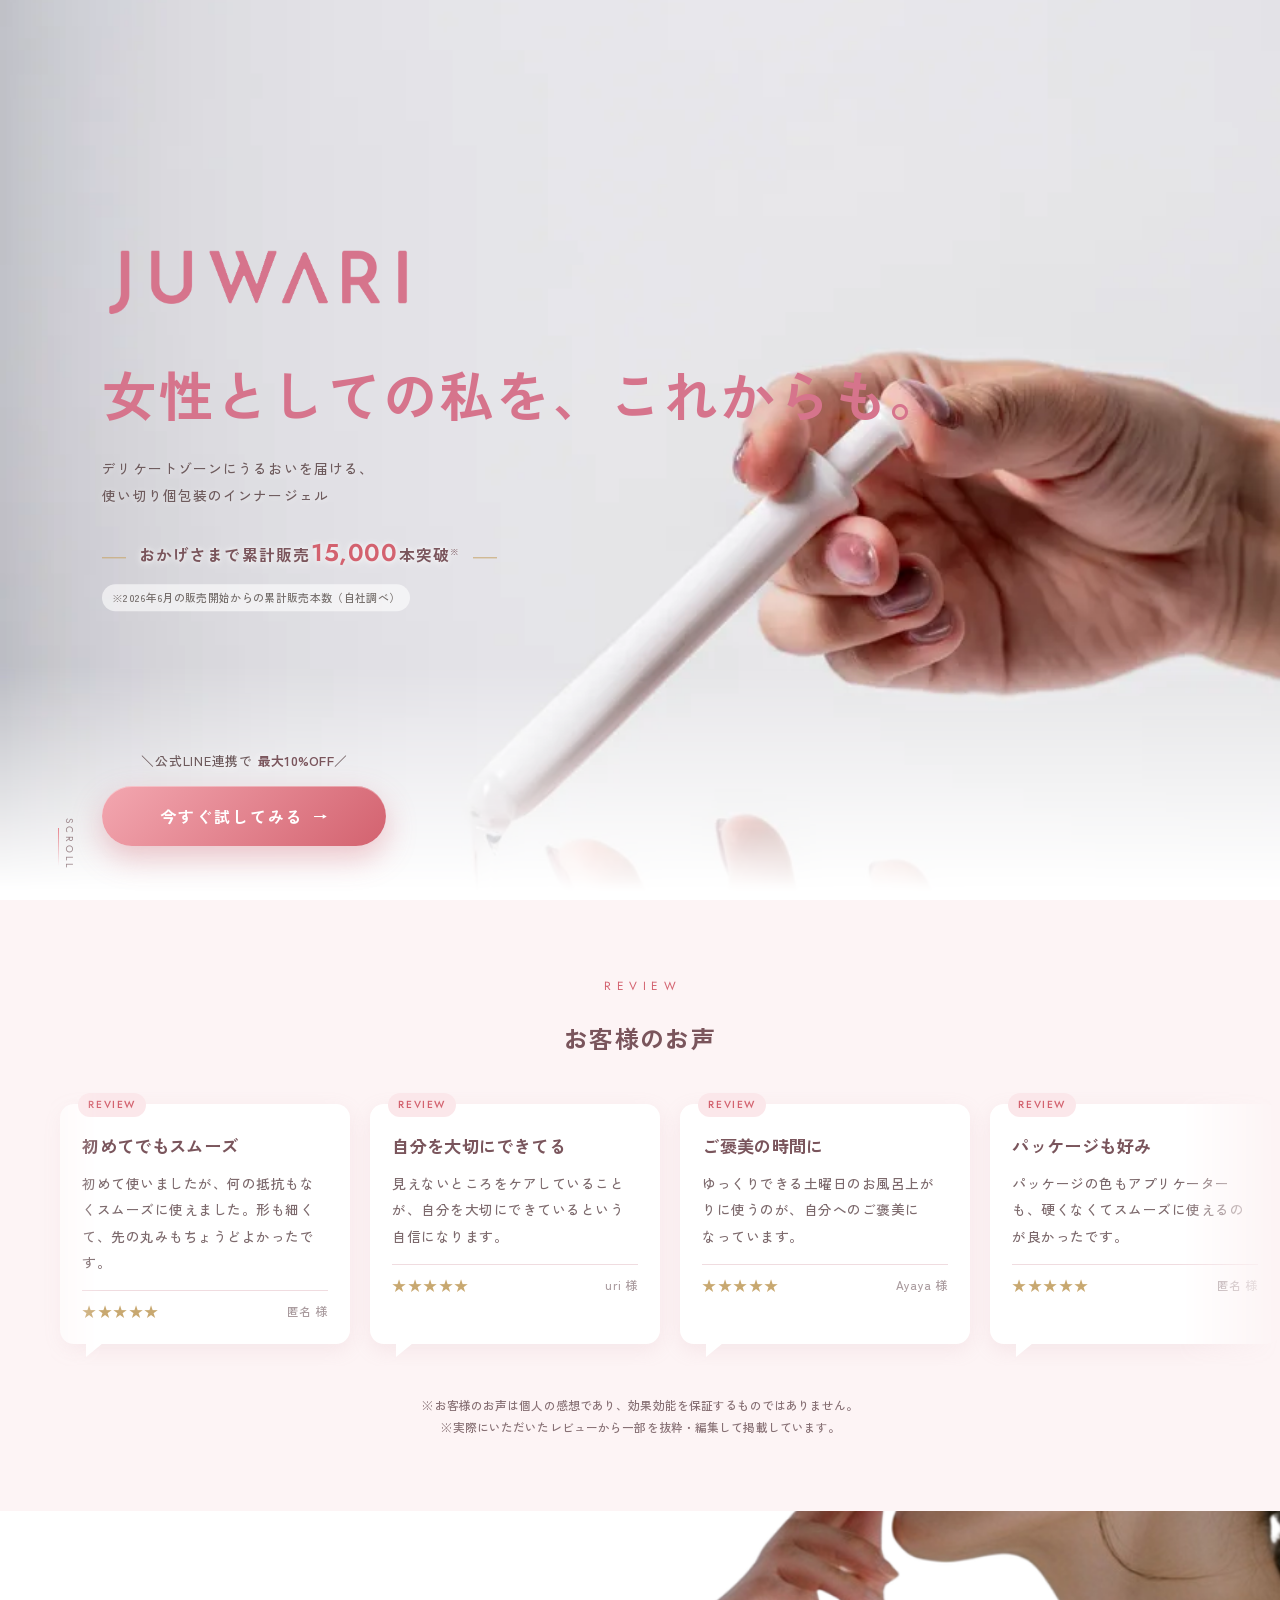
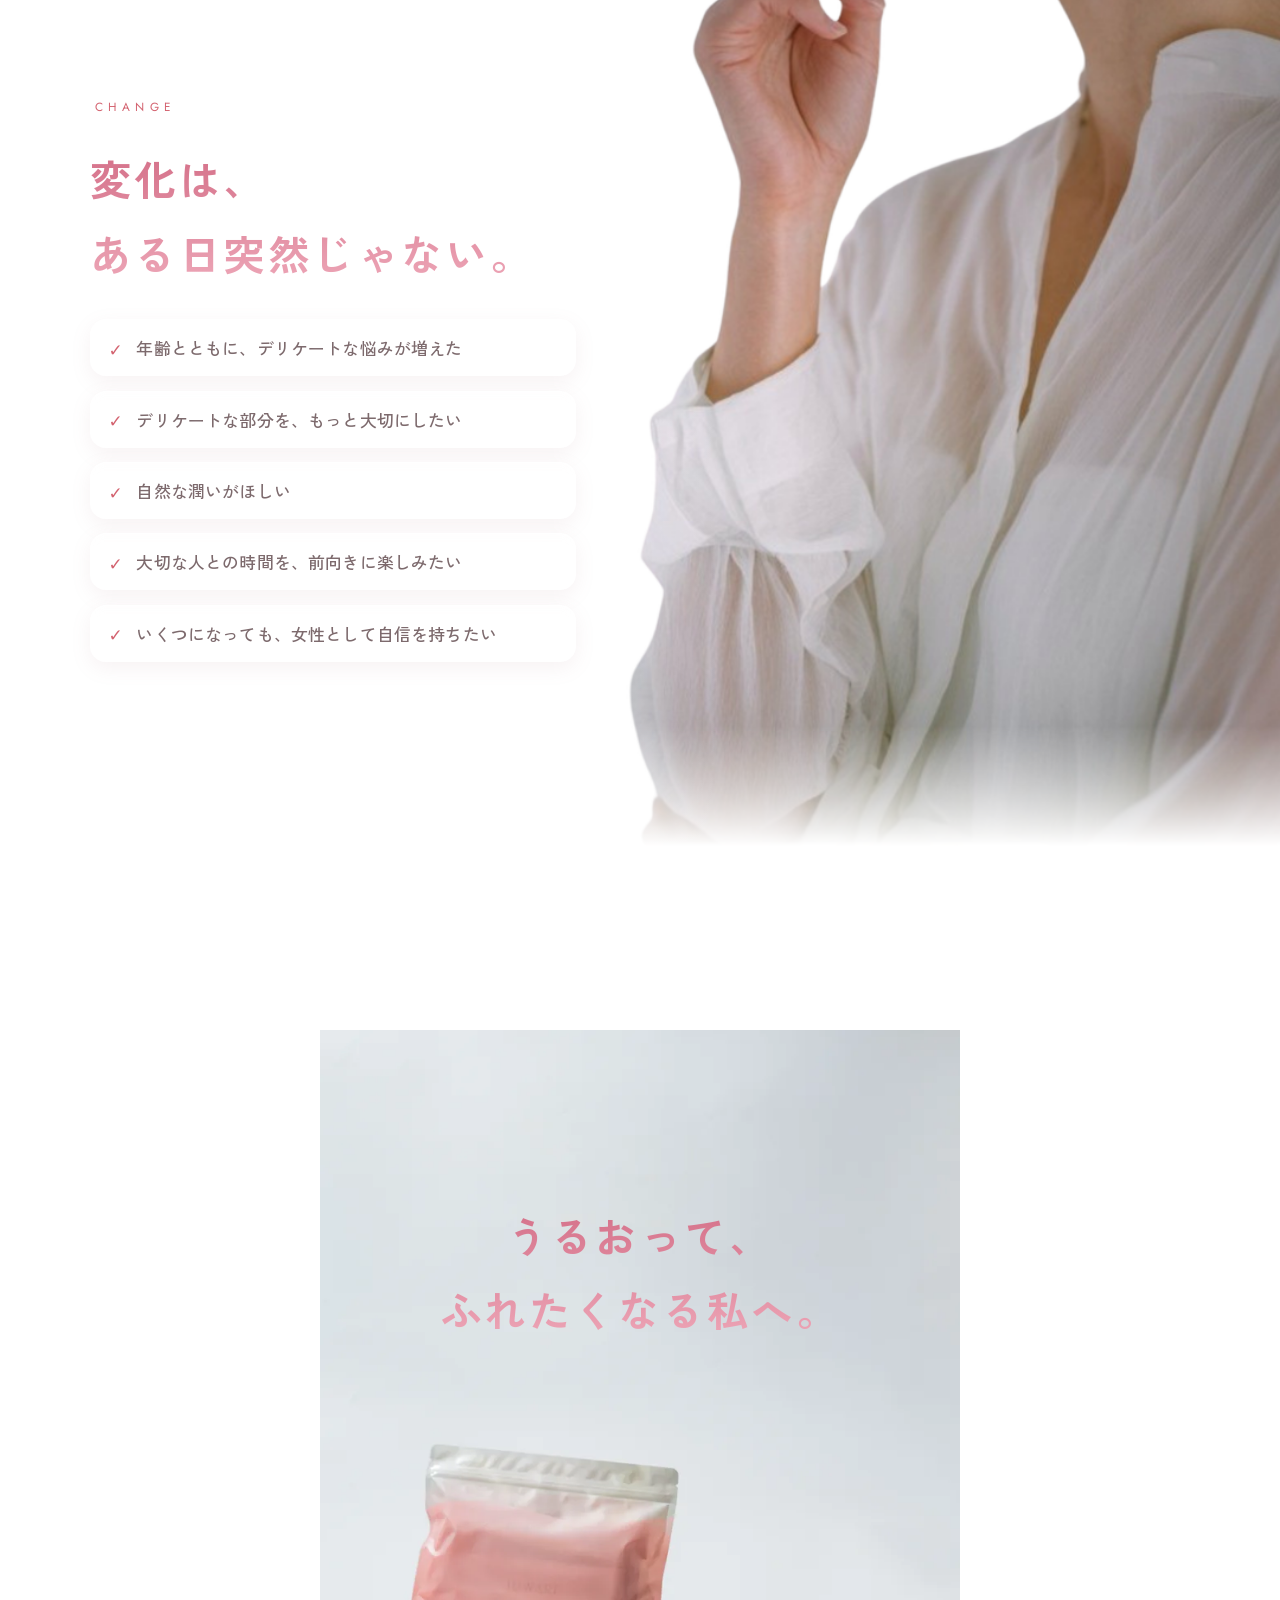
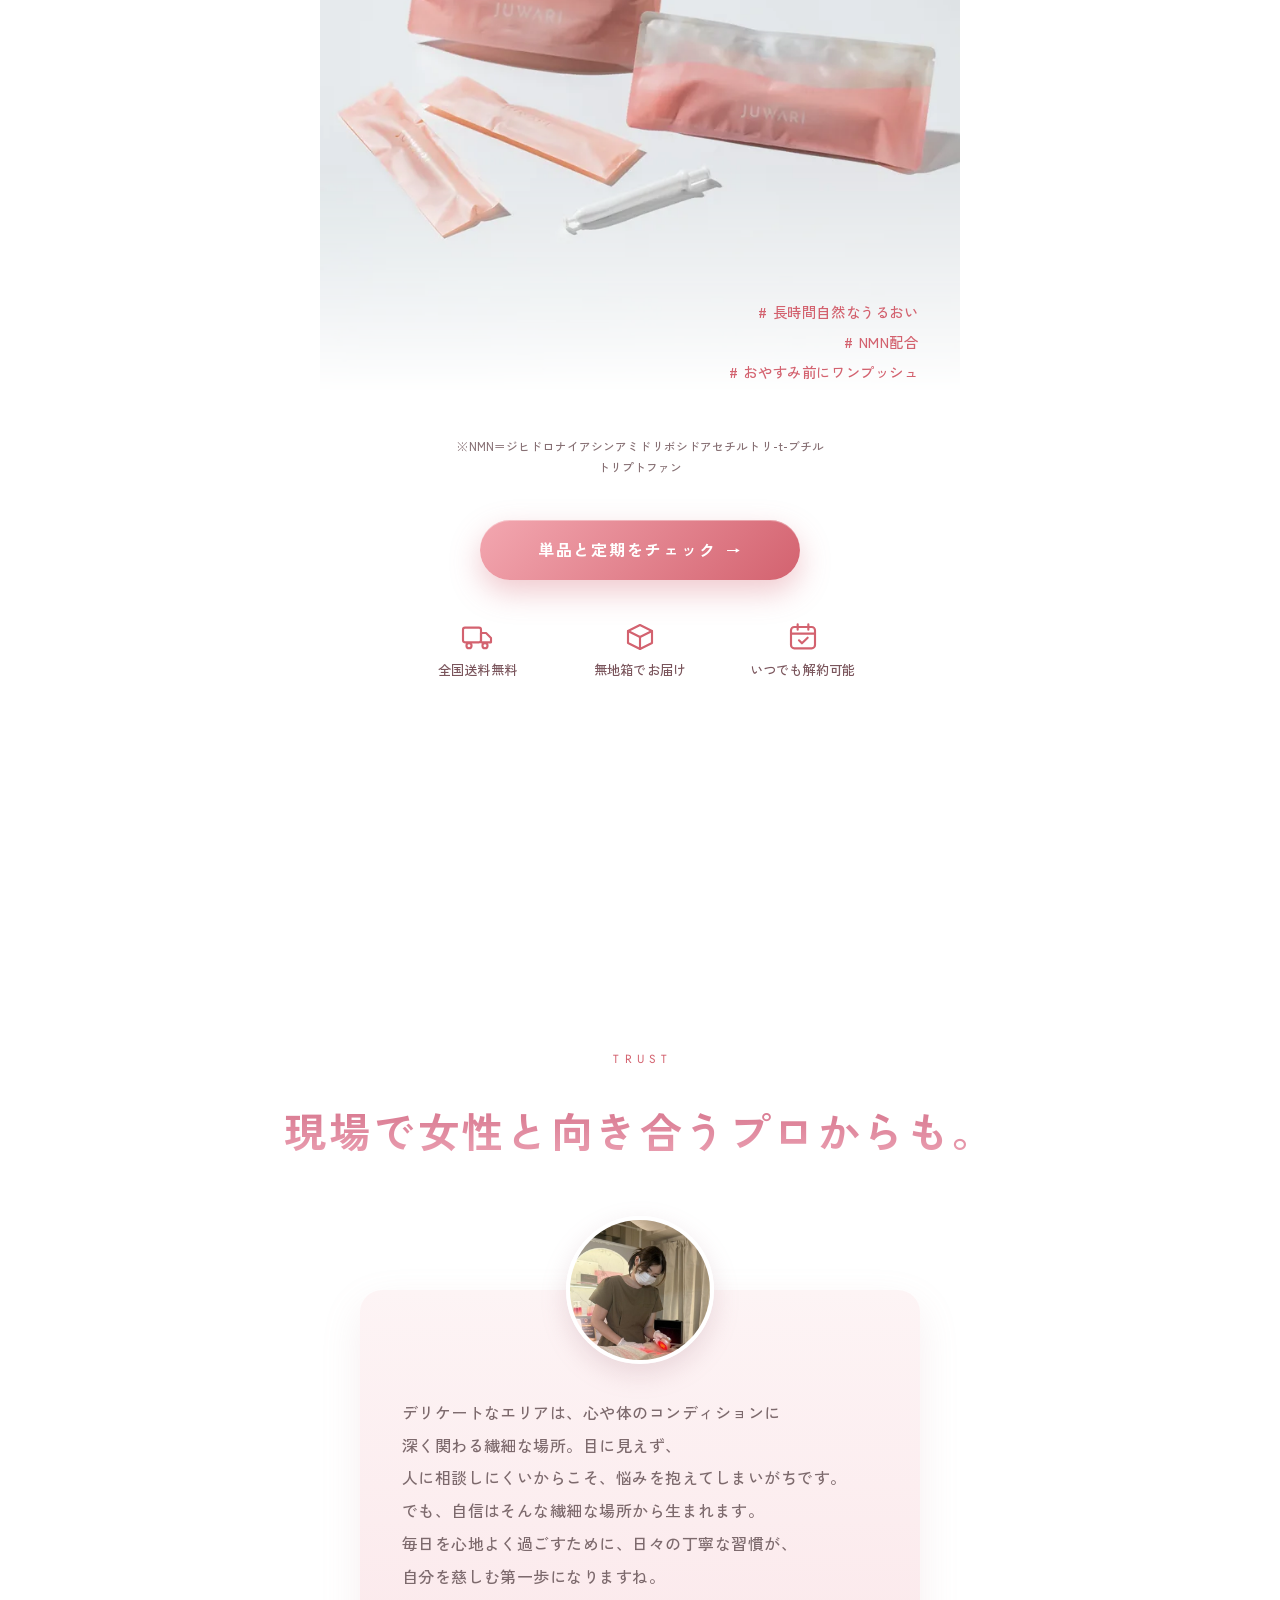
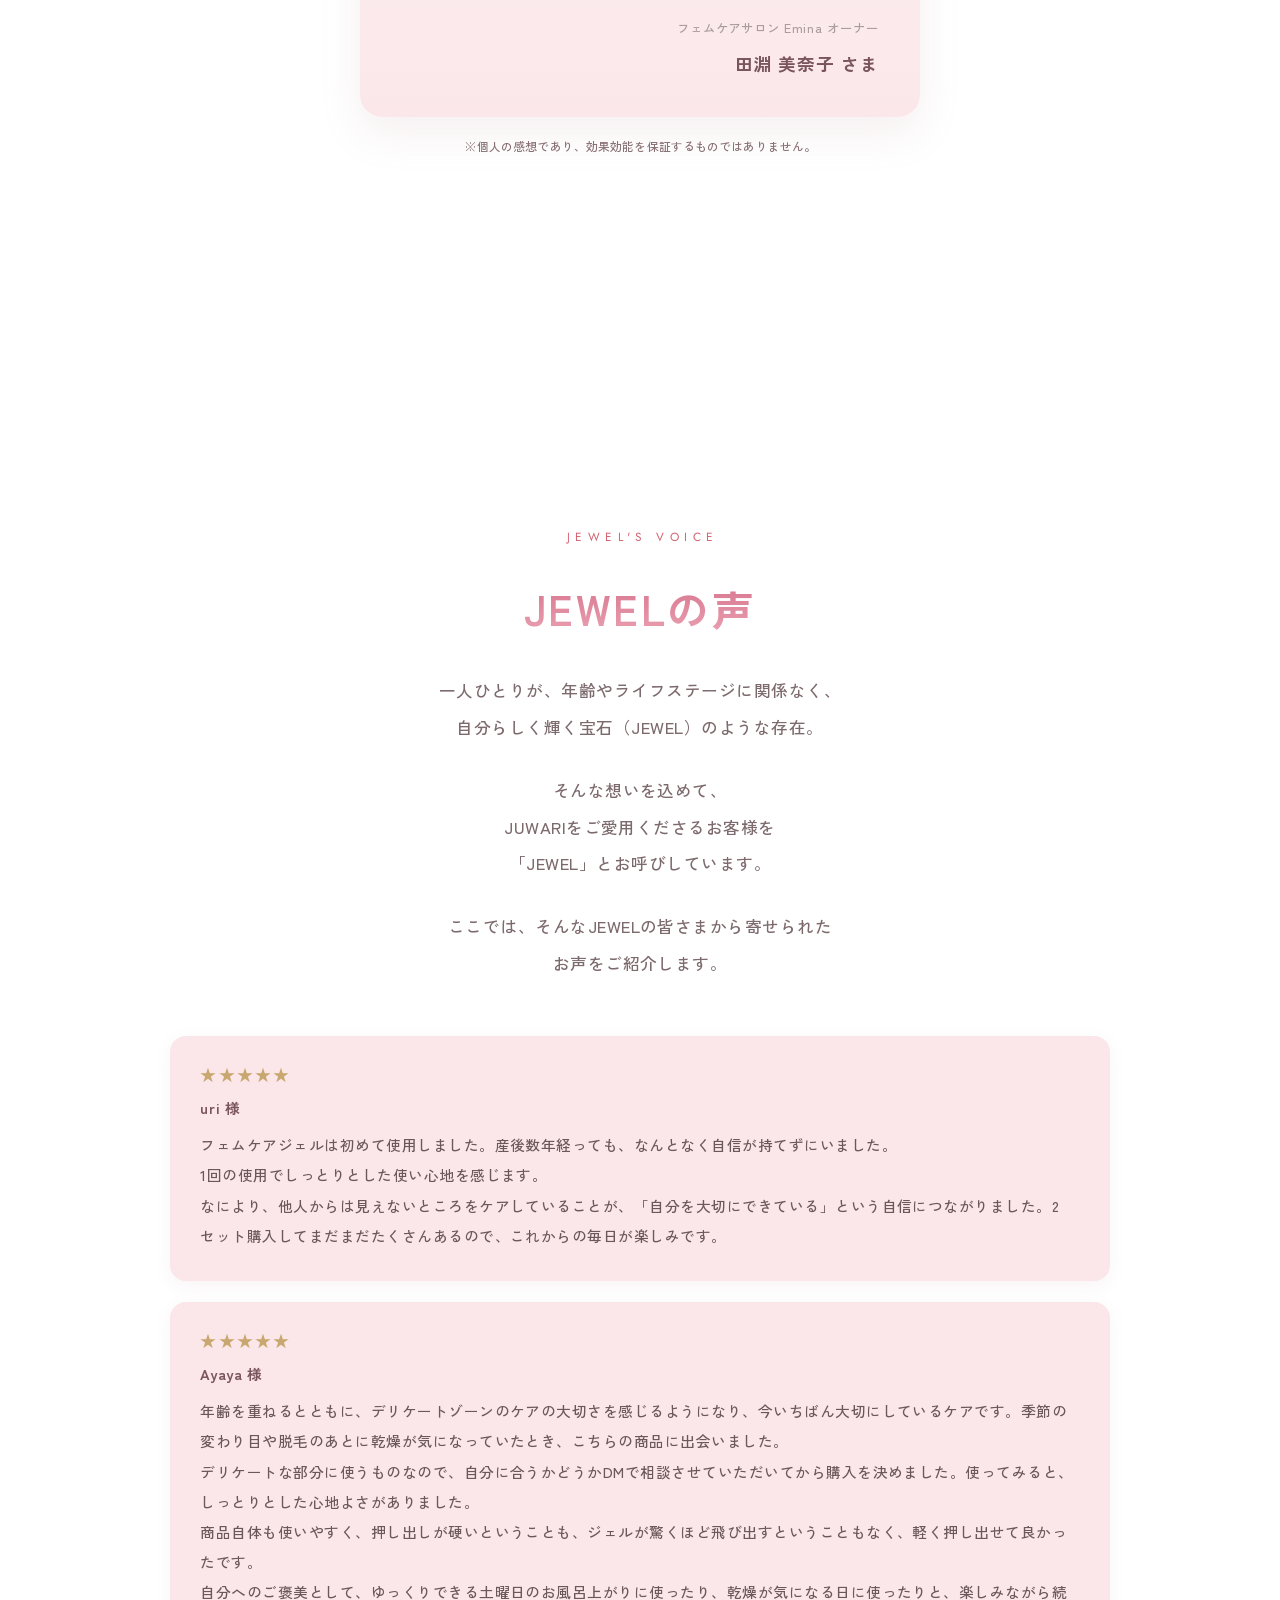
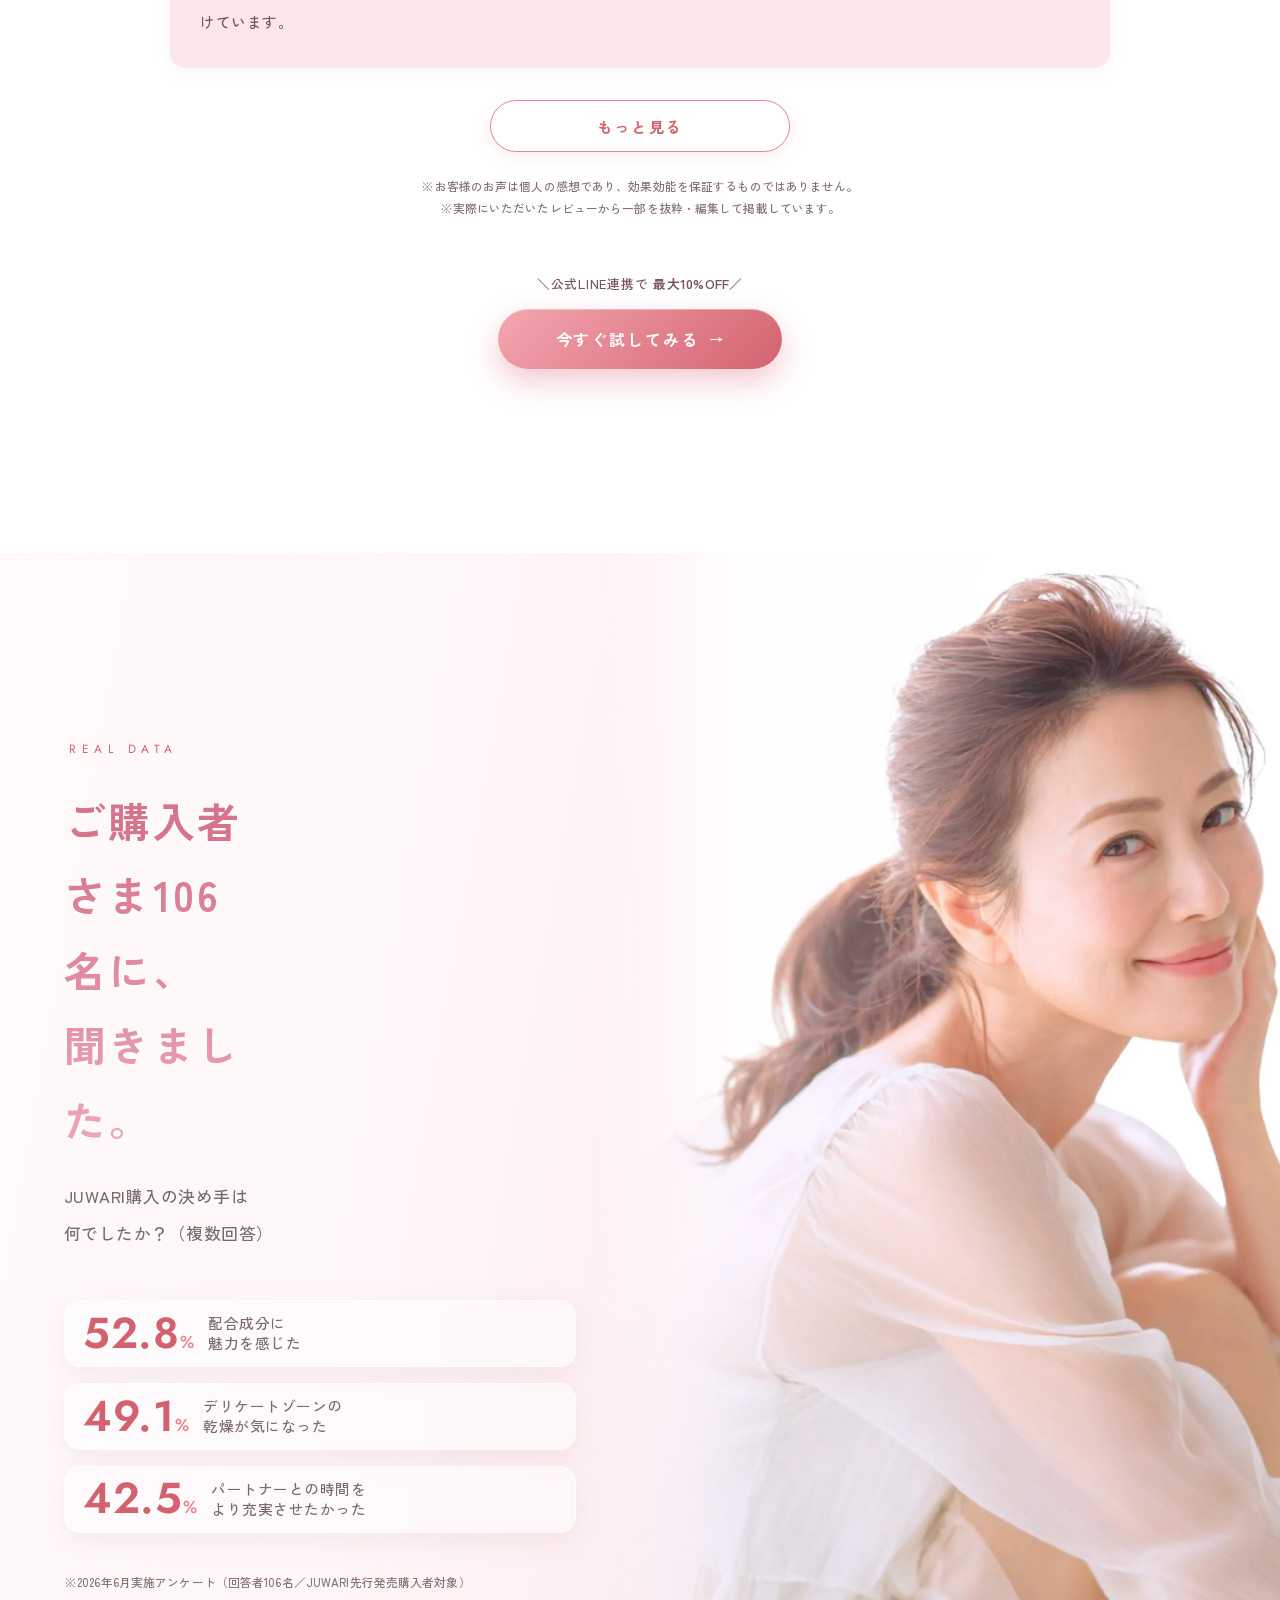
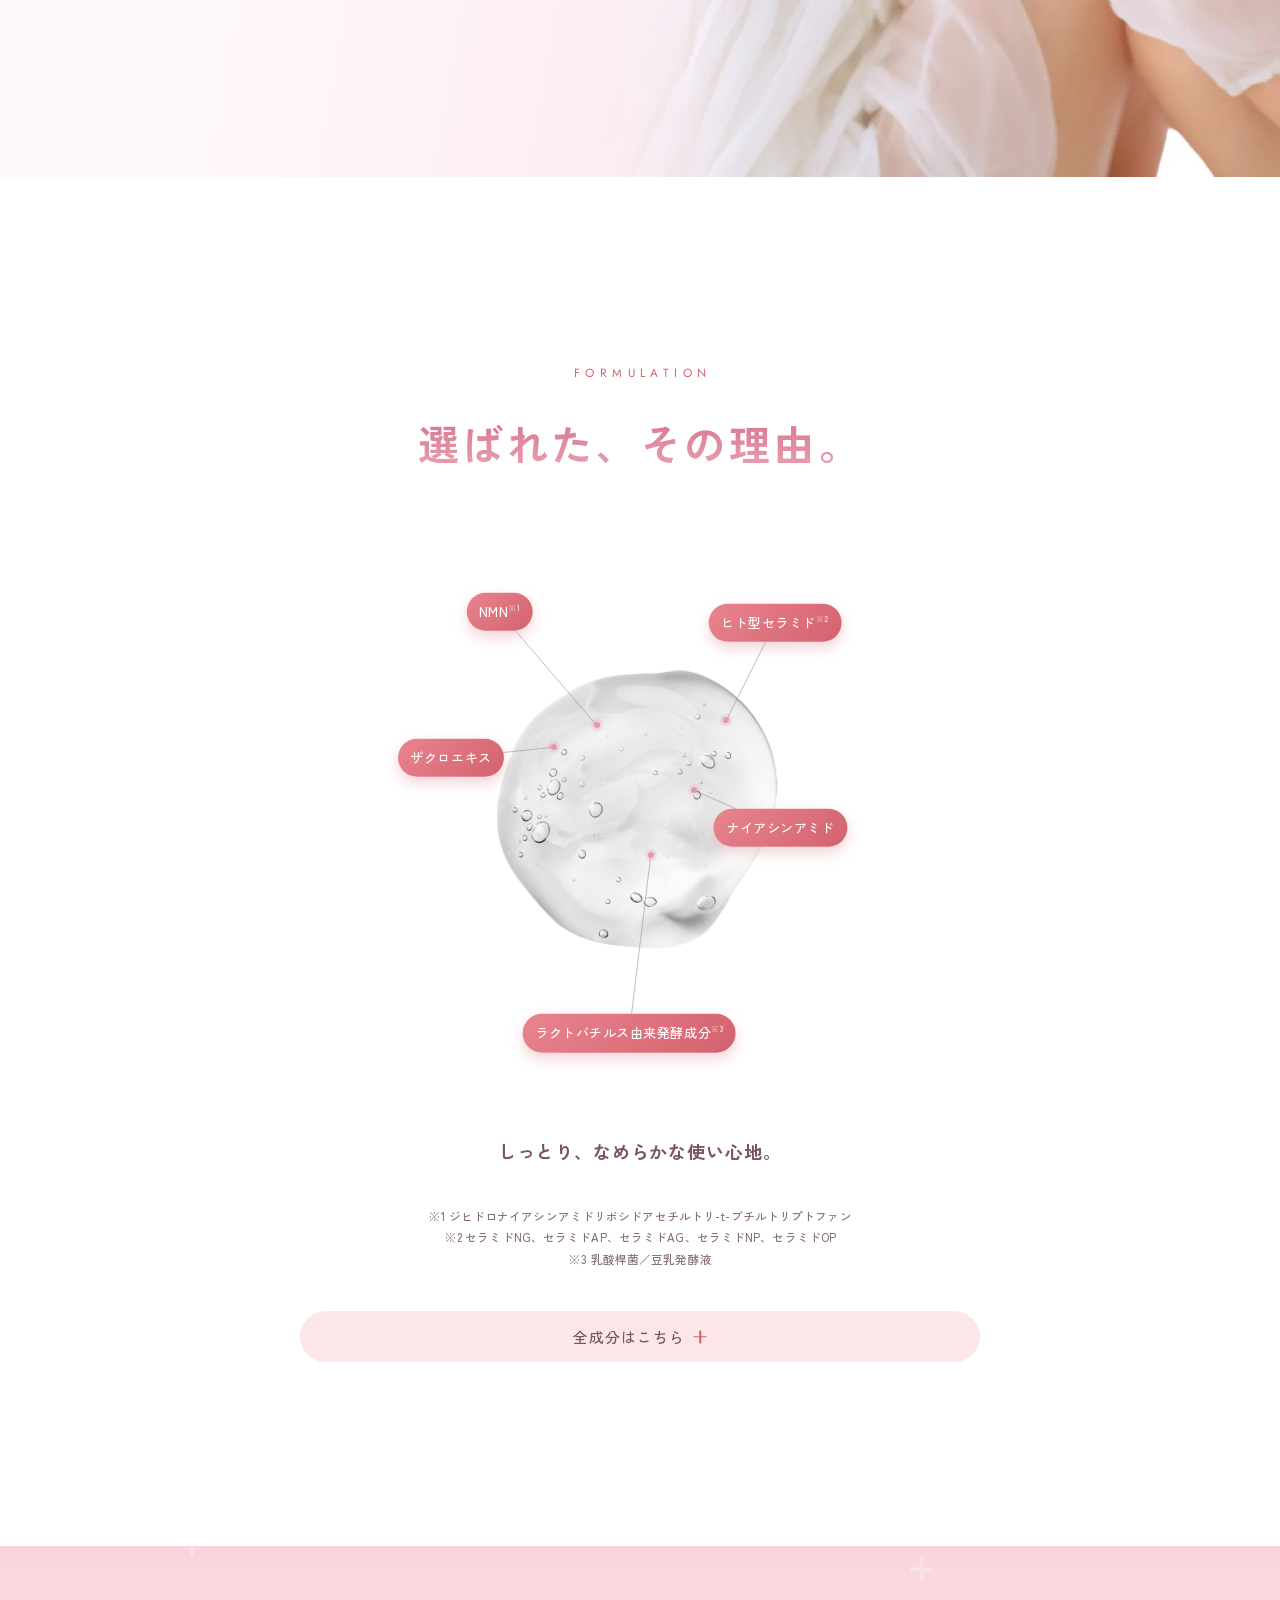
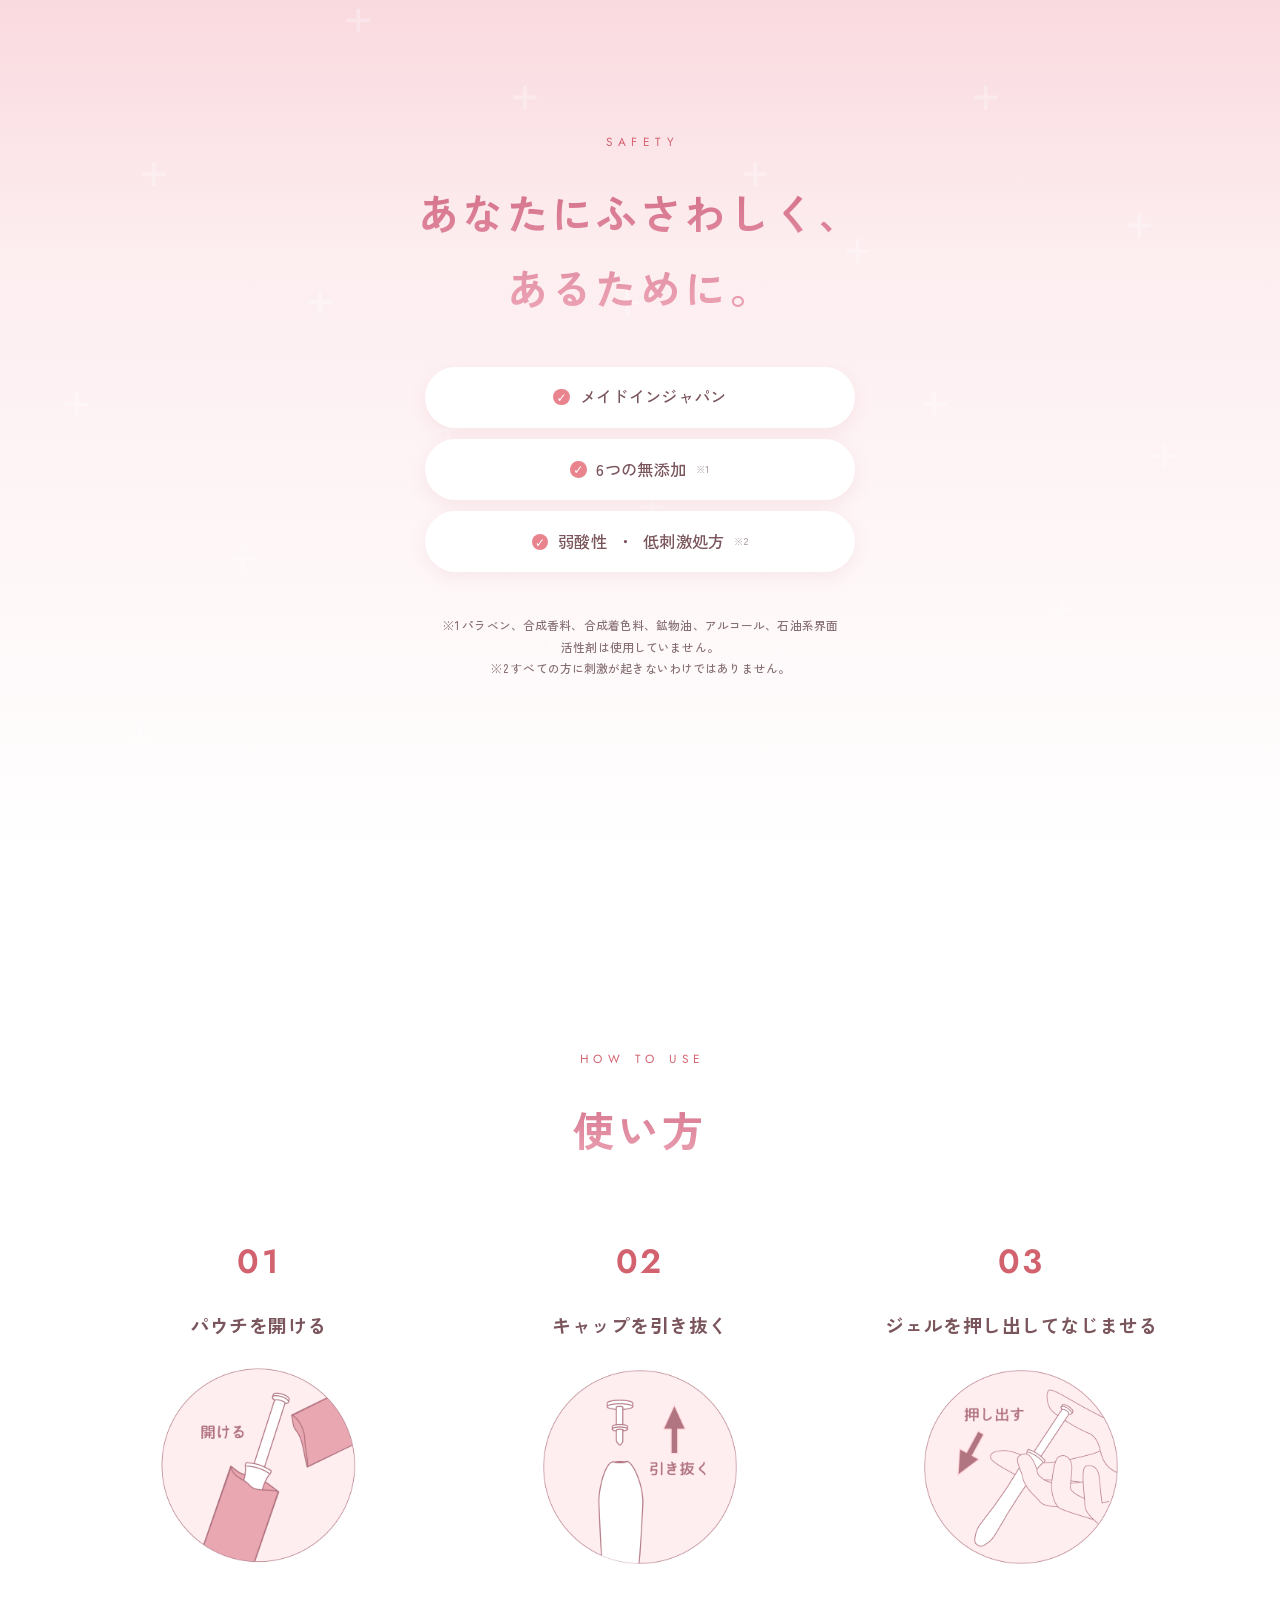
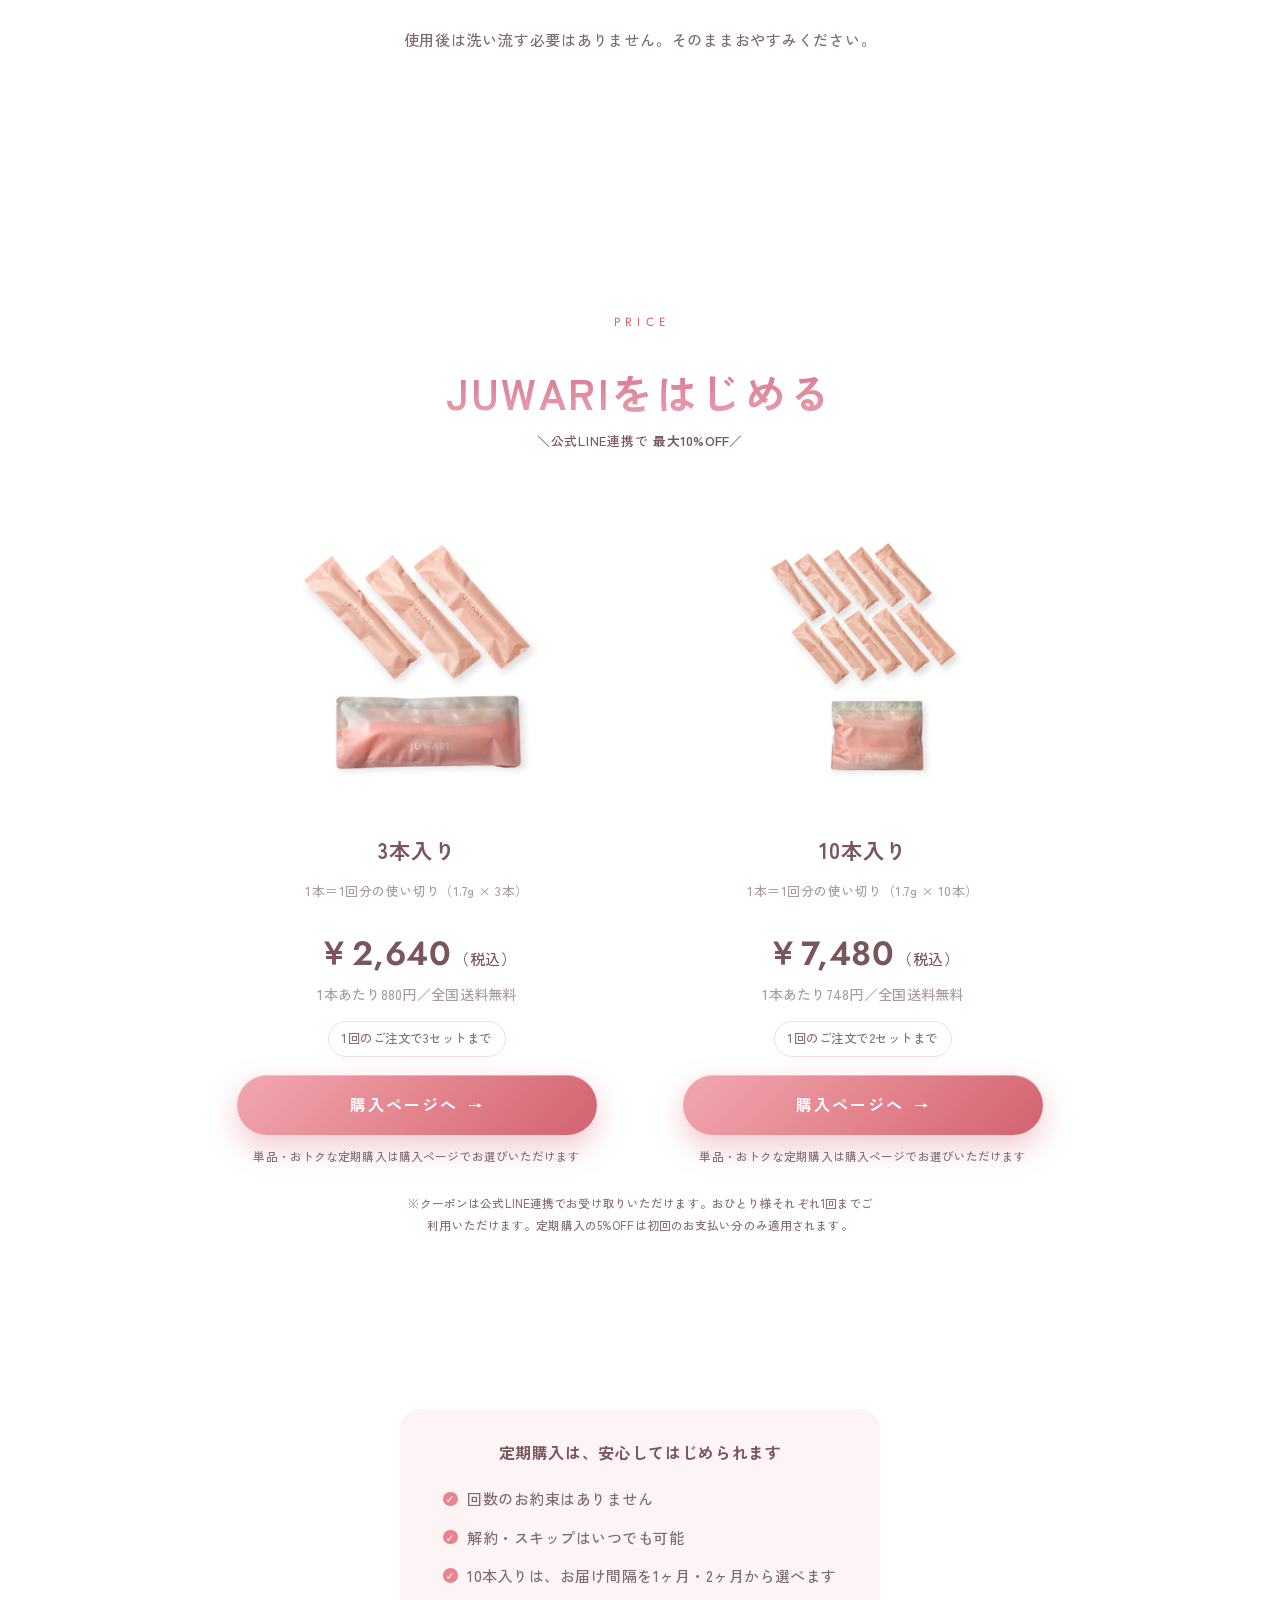
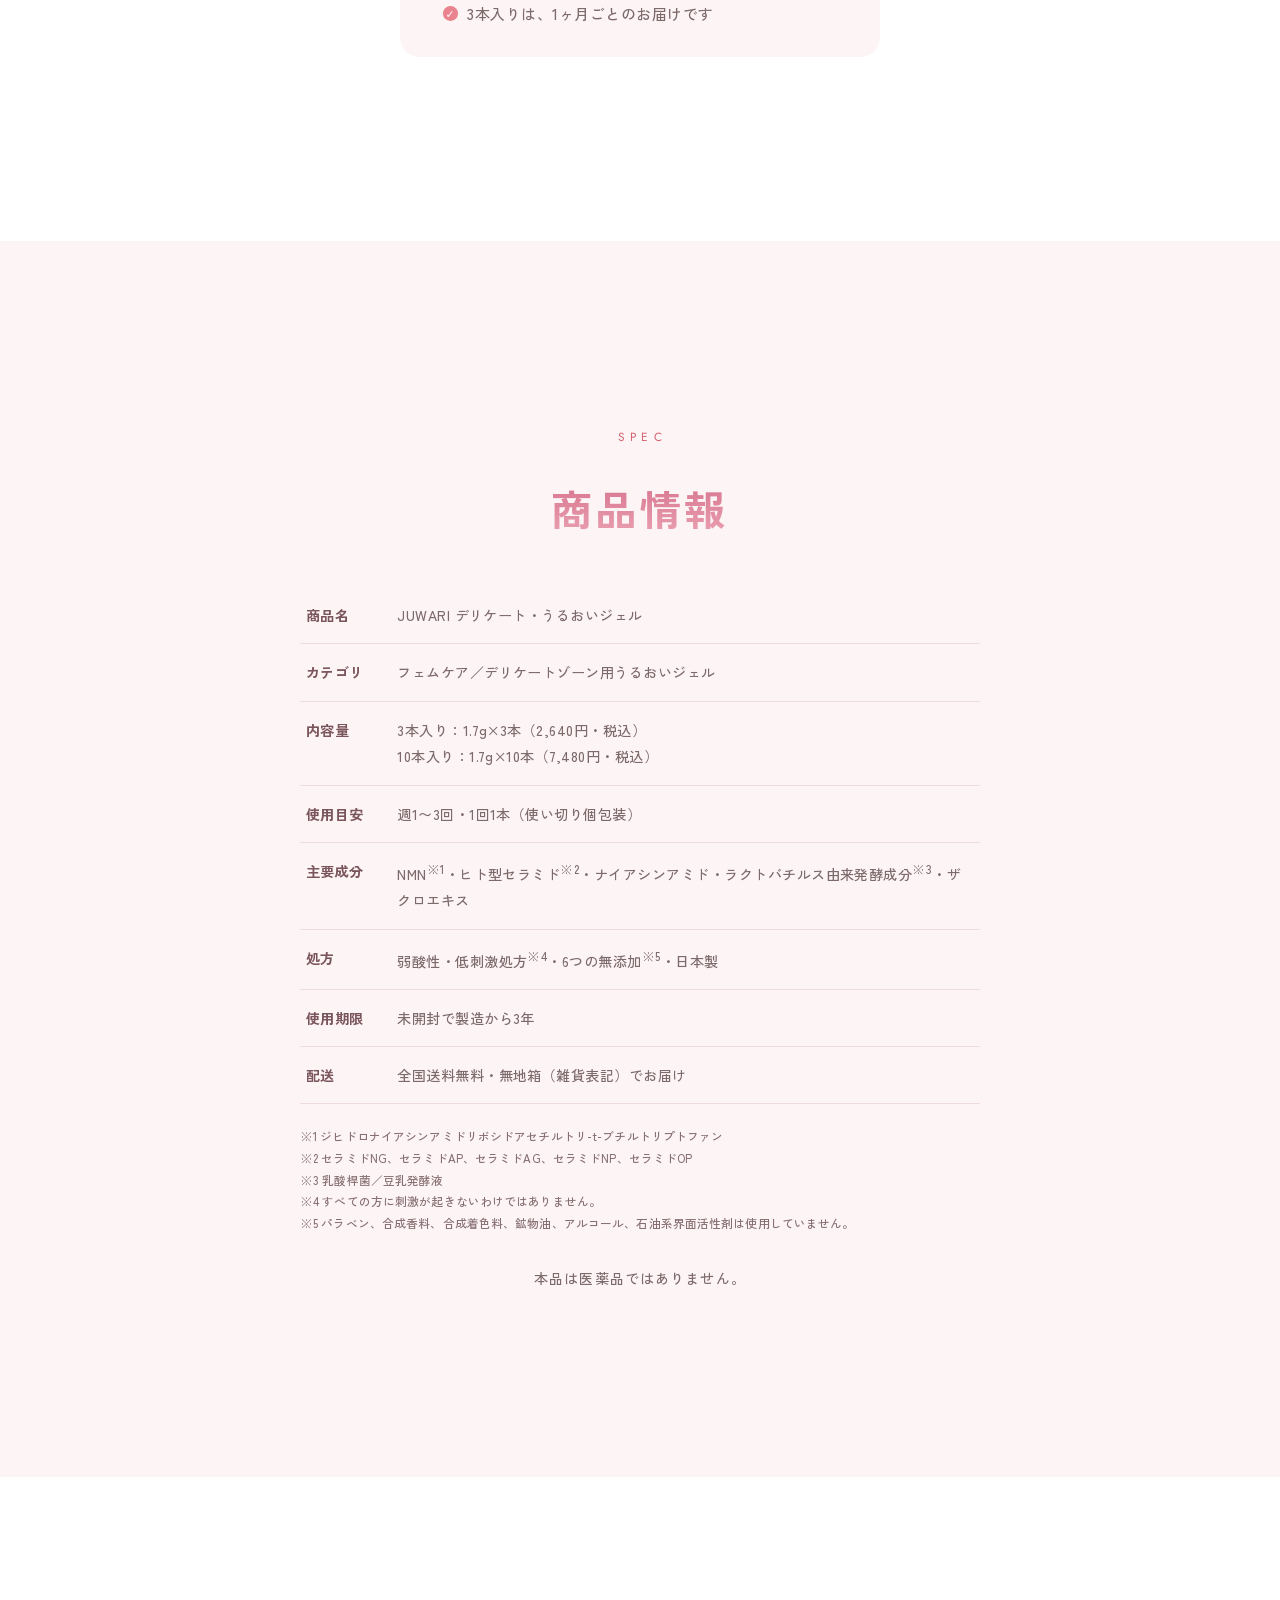
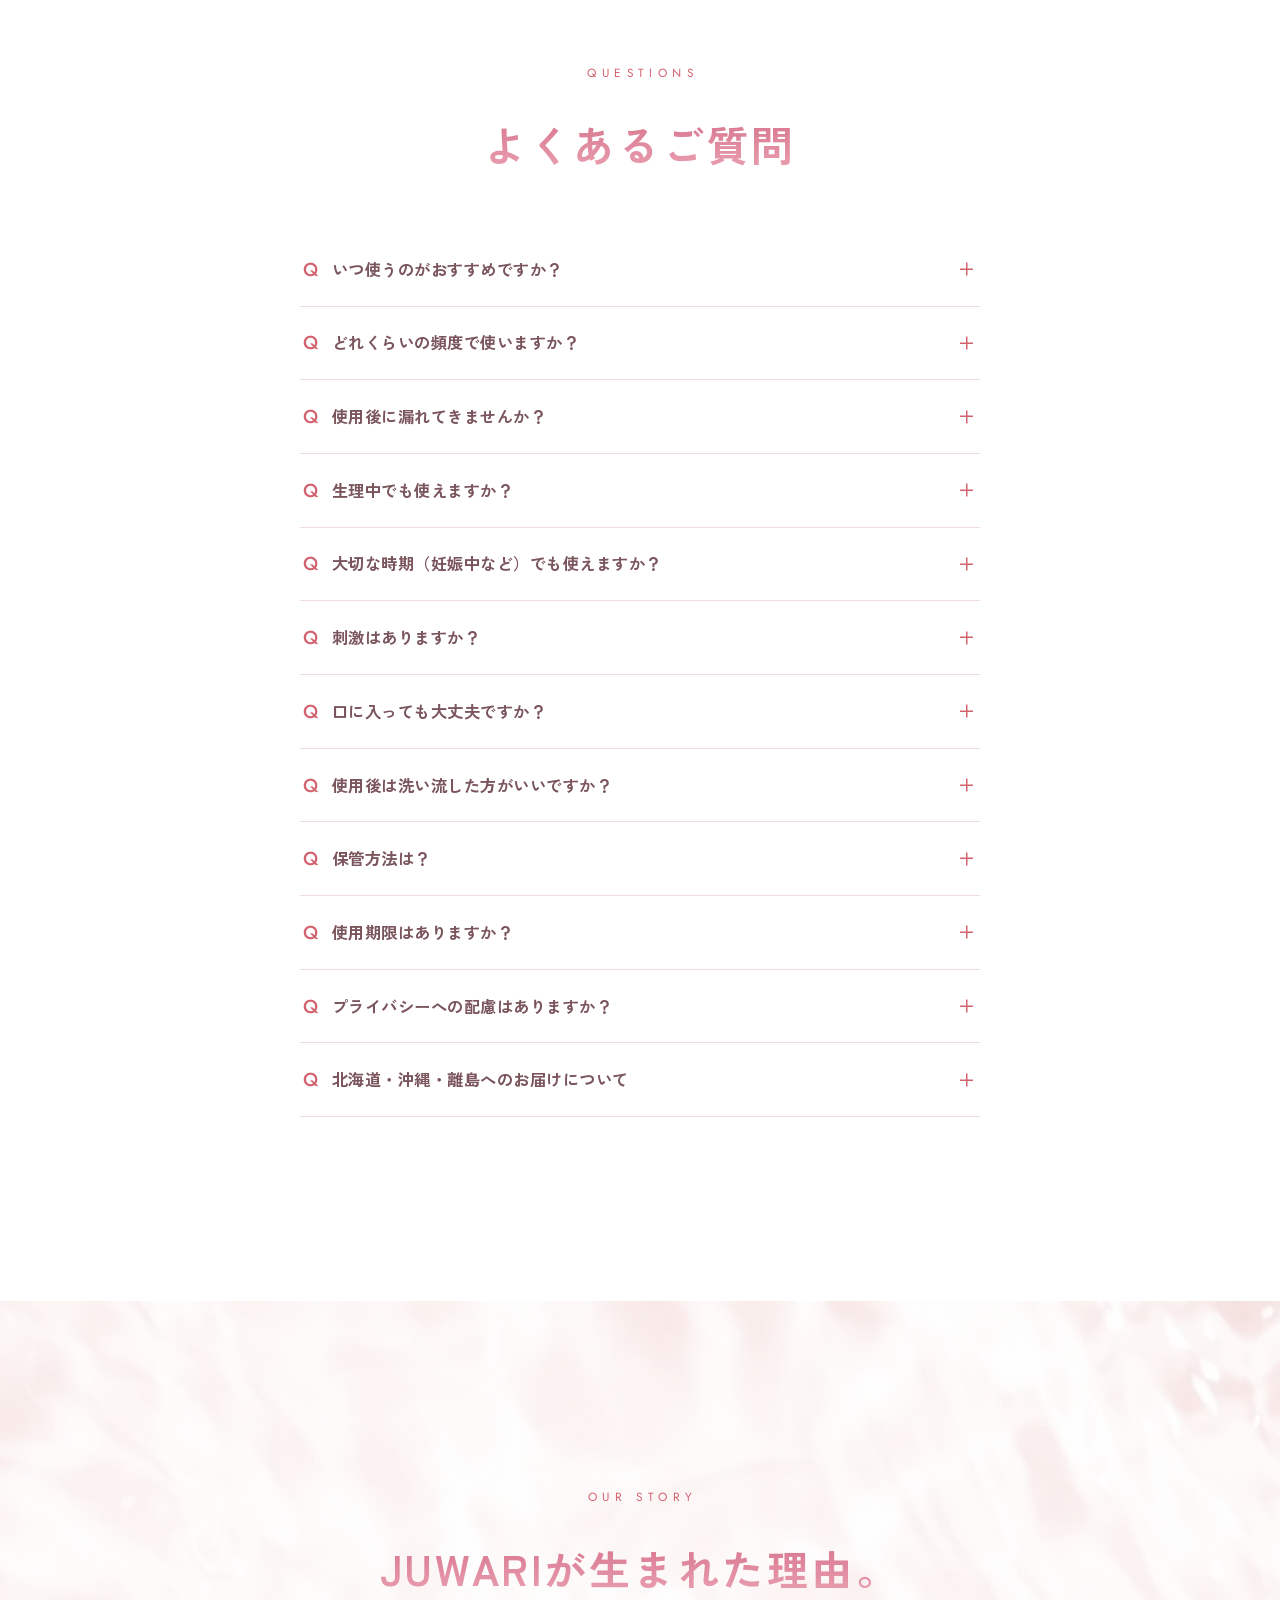
==== commit 49786c31: "ヒーローに「累計販売15,000本突破」バッジを追加（※2026年6月からの累計・自社調べの注記付き） Co-Authored-By: Claude Fable 5 <noreply@anthropi" ====
--- a/index.html
+++ b/index.html
@@ -58,7 +58,7 @@
 <link href="https://fonts.googleapis.com/css2?family=Zen+Kaku+Gothic+New:wght@300;400;500;700&family=Jost:wght@300;400;500;600&display=swap" rel="stylesheet" />
 
 <!-- ?v= はキャッシュ対策のバージョン番号。CSSを更新したらこの数字も上げる -->
-<link rel="stylesheet" href="assets/css/style.css?v=20260909-1" />
+<link rel="stylesheet" href="assets/css/style.css?v=20261120-1" />
 
 <!-- Judge.me ウィジェット読み込み（2026-08-28 停止）
      レビューは薬機法・景表法チェック済みの文面をLP内に直接記載する方式へ変更したため、
@@ -260,6 +260,9 @@
     <p class="hero__title">女性としての私を、これからも。</p>
     <!-- 初見のユーザー（SNS流入）に「何の商品か」を一言で伝えるカテゴリ説明 -->
     <p class="hero__desc"><span class="nb">デリケートゾーンにうるおいを届ける、</span><br class="br-sp" /><span class="nb">使い切り個包装のインナージェル</span></p>
+    <!-- 販売実績（2026-11-20 累計15,000本達成）。景表法対応：集計根拠の注記を直下に添える -->
+    <p class="hero__milestone"><span class="nb">おかげさまで</span><span class="nb">累計販売<em>15,000</em>本突破<sup>※</sup></span></p>
+    <p class="hero__milestone-note">※2026年6月の販売開始からの累計販売本数（自社調べ）</p>
   </div>
   <div class="hero__cta">
     <p class="line-coupon">＼公式LINE連携で <em>最大10%OFF</em>／</p>
@@ -552,6 +555,12 @@
           <p class="voice-card__stars" aria-label="5段階中5">★★★★★</p>
           <p class="voice-card__name">匿名 様</p>
           <p class="voice-card__body">使用したのは初めてでしたが、またリピしたいと思いました。<br />何より安心して使えたのが嬉しいです。</p>
+        </article>
+
+        <article class="voice-card">
+          <p class="voice-card__stars" aria-label="5段階中5">★★★★★</p>
+          <p class="voice-card__name">向日葵 様</p>
+          <p class="voice-card__body">JUWARIを購入しました。年齢的に潤い不足だと思っていたので。<br />結果、とても良かったと思います。</p>
         </article>
 
         <article class="voice-card">
--- a/assets/css/style.css
+++ b/assets/css/style.css
@@ -228,6 +228,40 @@
 }
 /* 見出し内の各フレーズは意味の途中で折れないように */
 .hero__title .nb { display: inline-block; }
+/* 販売実績（累計15,000本・2026-11-20達成）。金線はアクセント5%以内の範囲 */
+.hero__milestone {
+  margin-top: 1.3em;
+  font-weight: 700;
+  font-size: clamp(.82rem, 3.6vw, .98rem);
+  letter-spacing: .07em;
+  color: var(--c-heading);
+  text-shadow: 0 1px 8px rgba(255,255,255,.85), 0 0 4px rgba(255,255,255,.6);
+}
+/* 金線はスマホでは折り返しの原因になるためPC（768px〜）のみ表示 */
+@media (min-width: 768px) {
+  .hero__milestone::before, .hero__milestone::after {
+    content: ""; display: inline-block; width: 24px; height: 1px;
+    background: var(--c-gold); vertical-align: middle; margin: 0 .8em;
+  }
+  .hero__milestone::before { margin-left: 0; }
+}
+.hero__milestone em {
+  font-style: normal; font-family: var(--f-num); font-weight: 600;
+  font-size: 1.55em; color: var(--c-pink-deep); letter-spacing: .02em;
+  margin: 0 .06em;
+}
+.hero__milestone sup { font-size: .55em; }
+/* 注記（打消し表示）：読める大きさ・コントラスト4.5:1以上を確保（#746D6Aは実績値） */
+.hero__milestone-note {
+  display: inline-block;
+  margin-top: .55em;
+  padding: .22em .9em;
+  background: rgba(255,255,255,.6);
+  border-radius: 999px;
+  font-size: clamp(.6rem, 2.6vw, .68rem);
+  letter-spacing: .03em;
+  color: #746D6A;
+}
 /* 商品カテゴリの説明（キャッチコピーの直下・控えめに） */
 .hero__desc {
   margin-top: 1.5em;
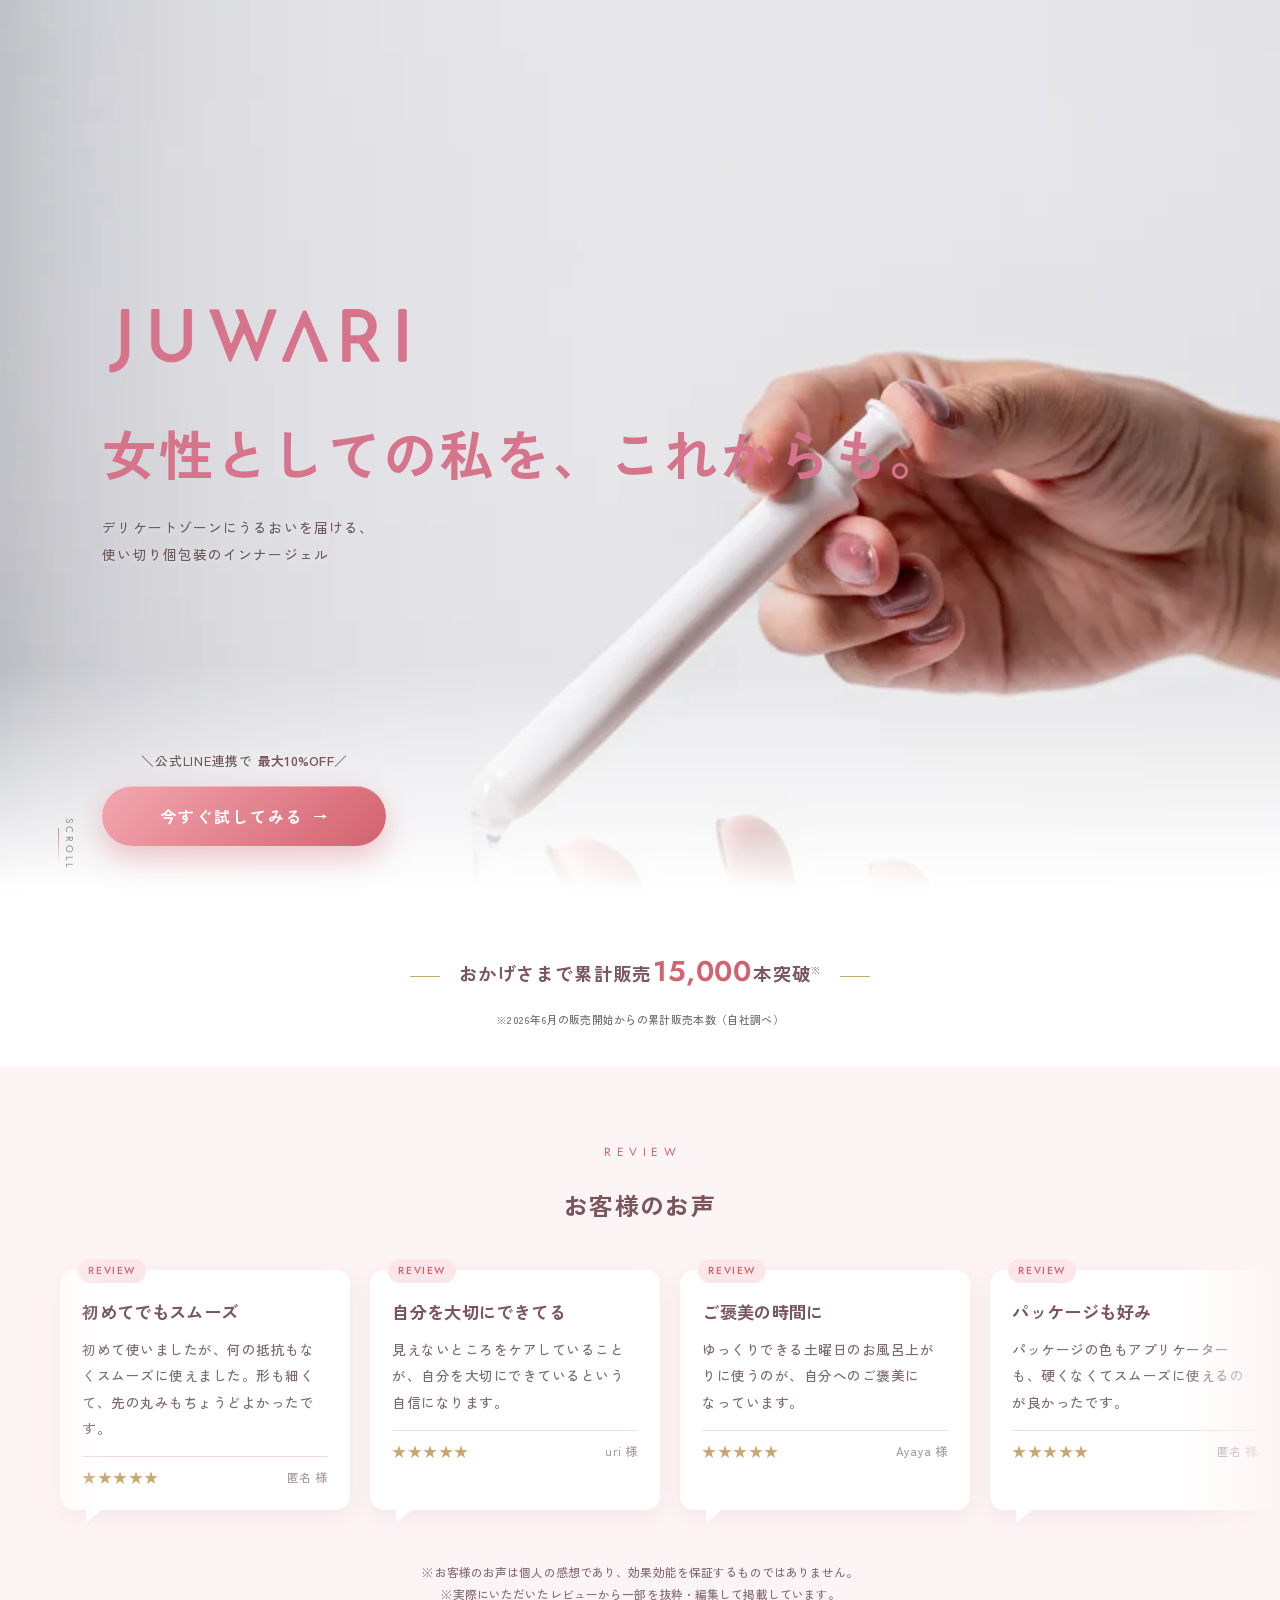
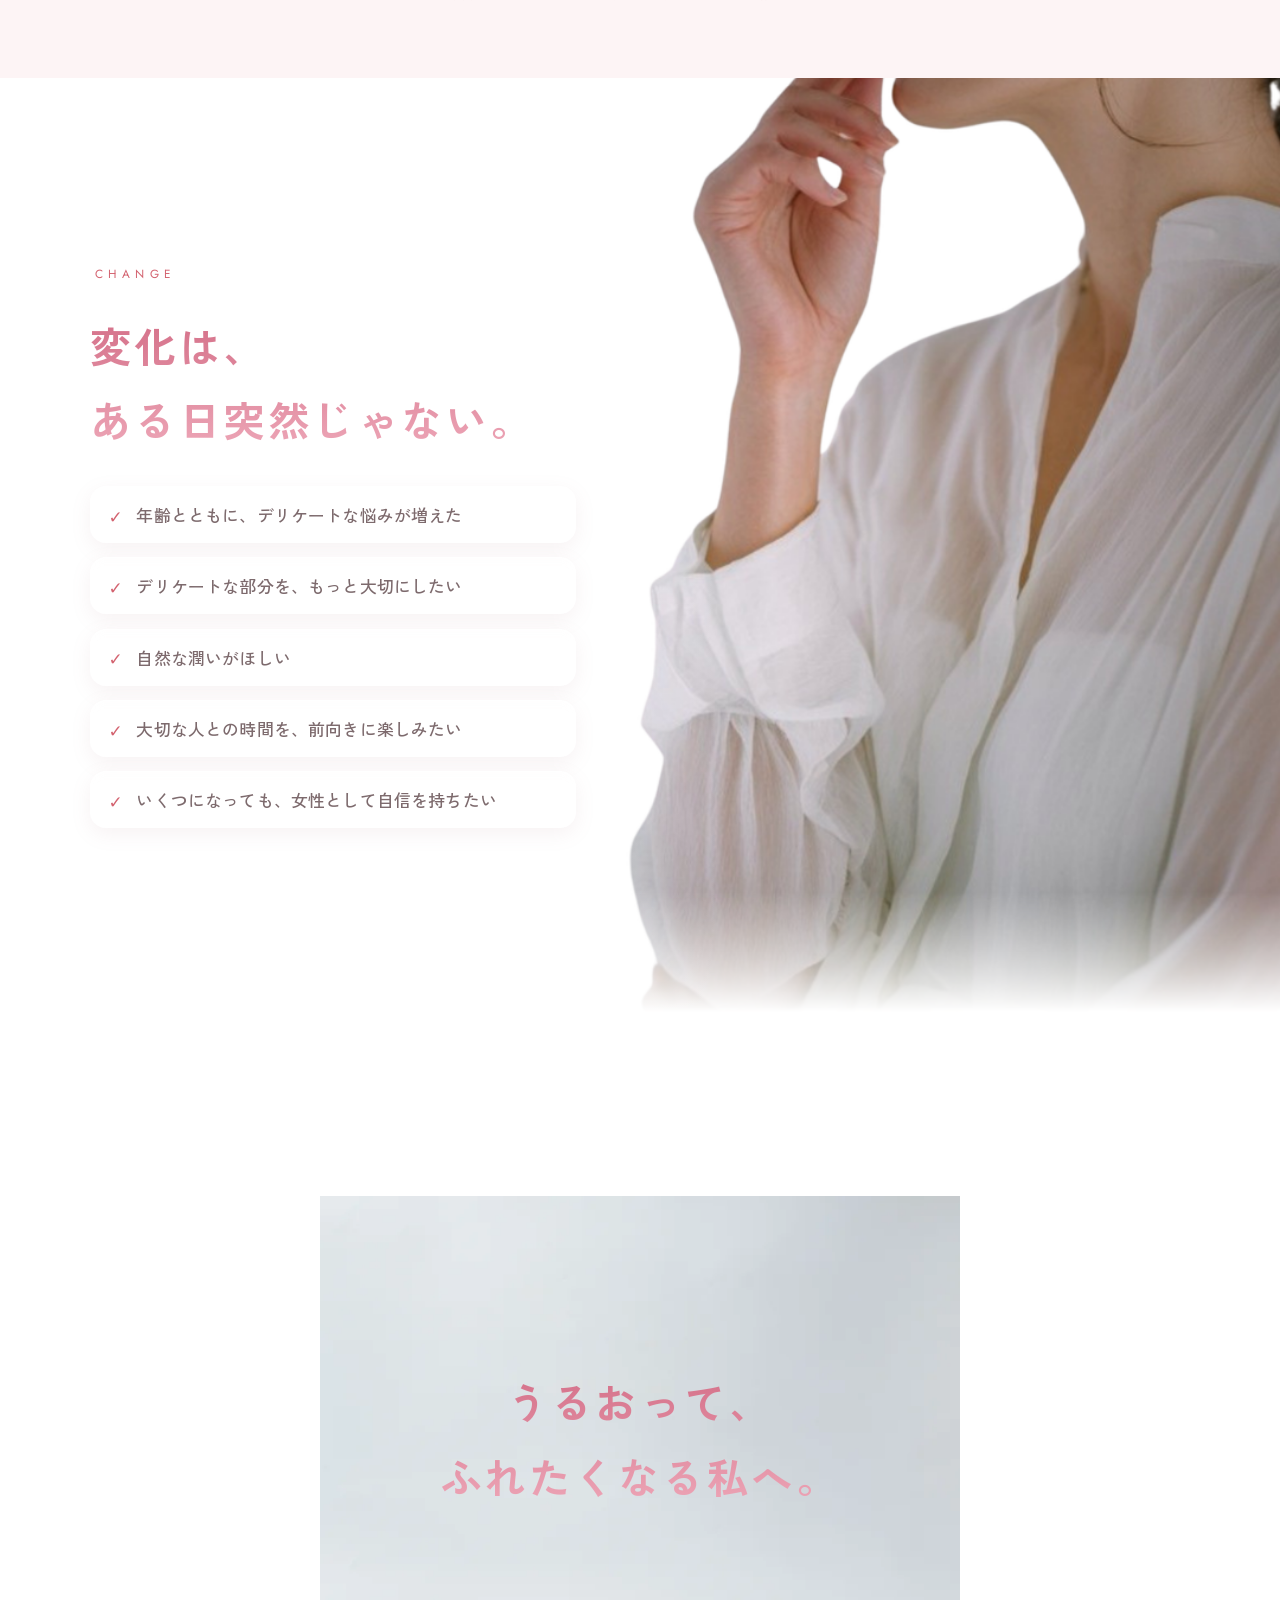
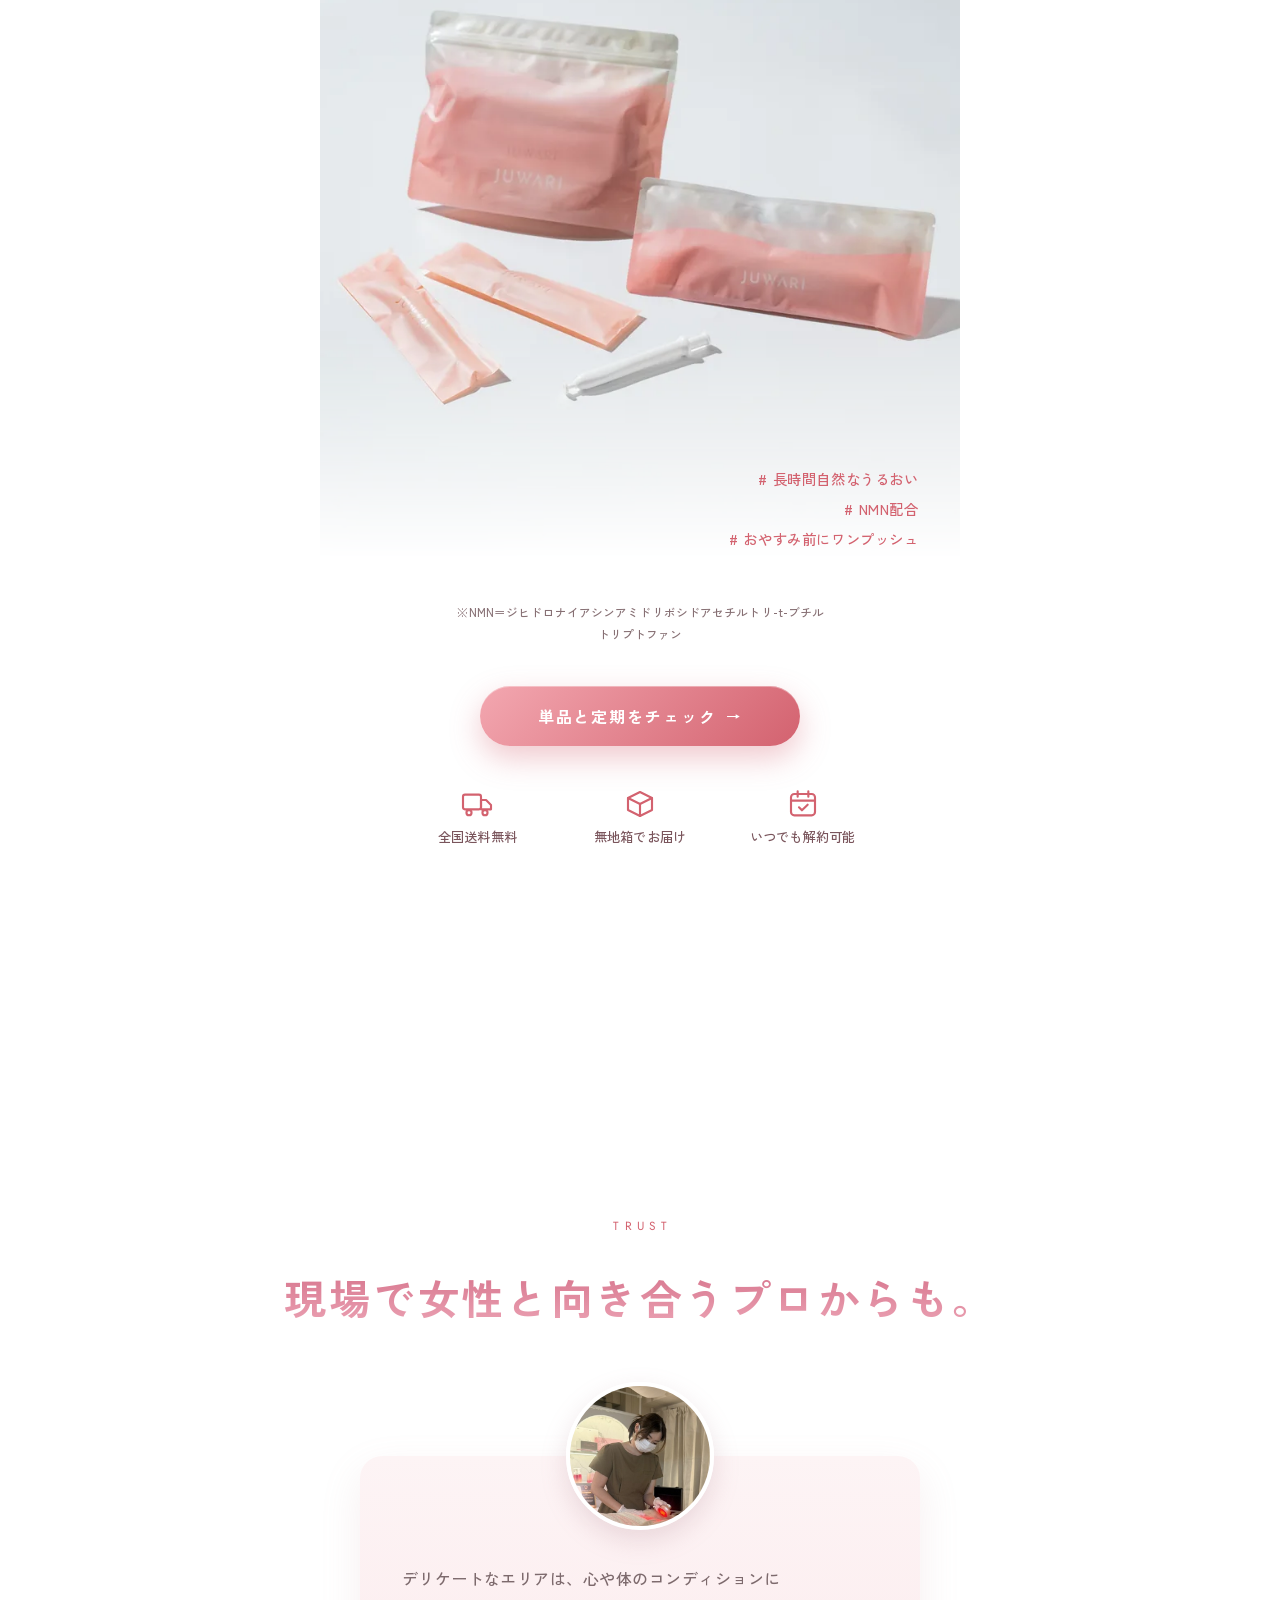
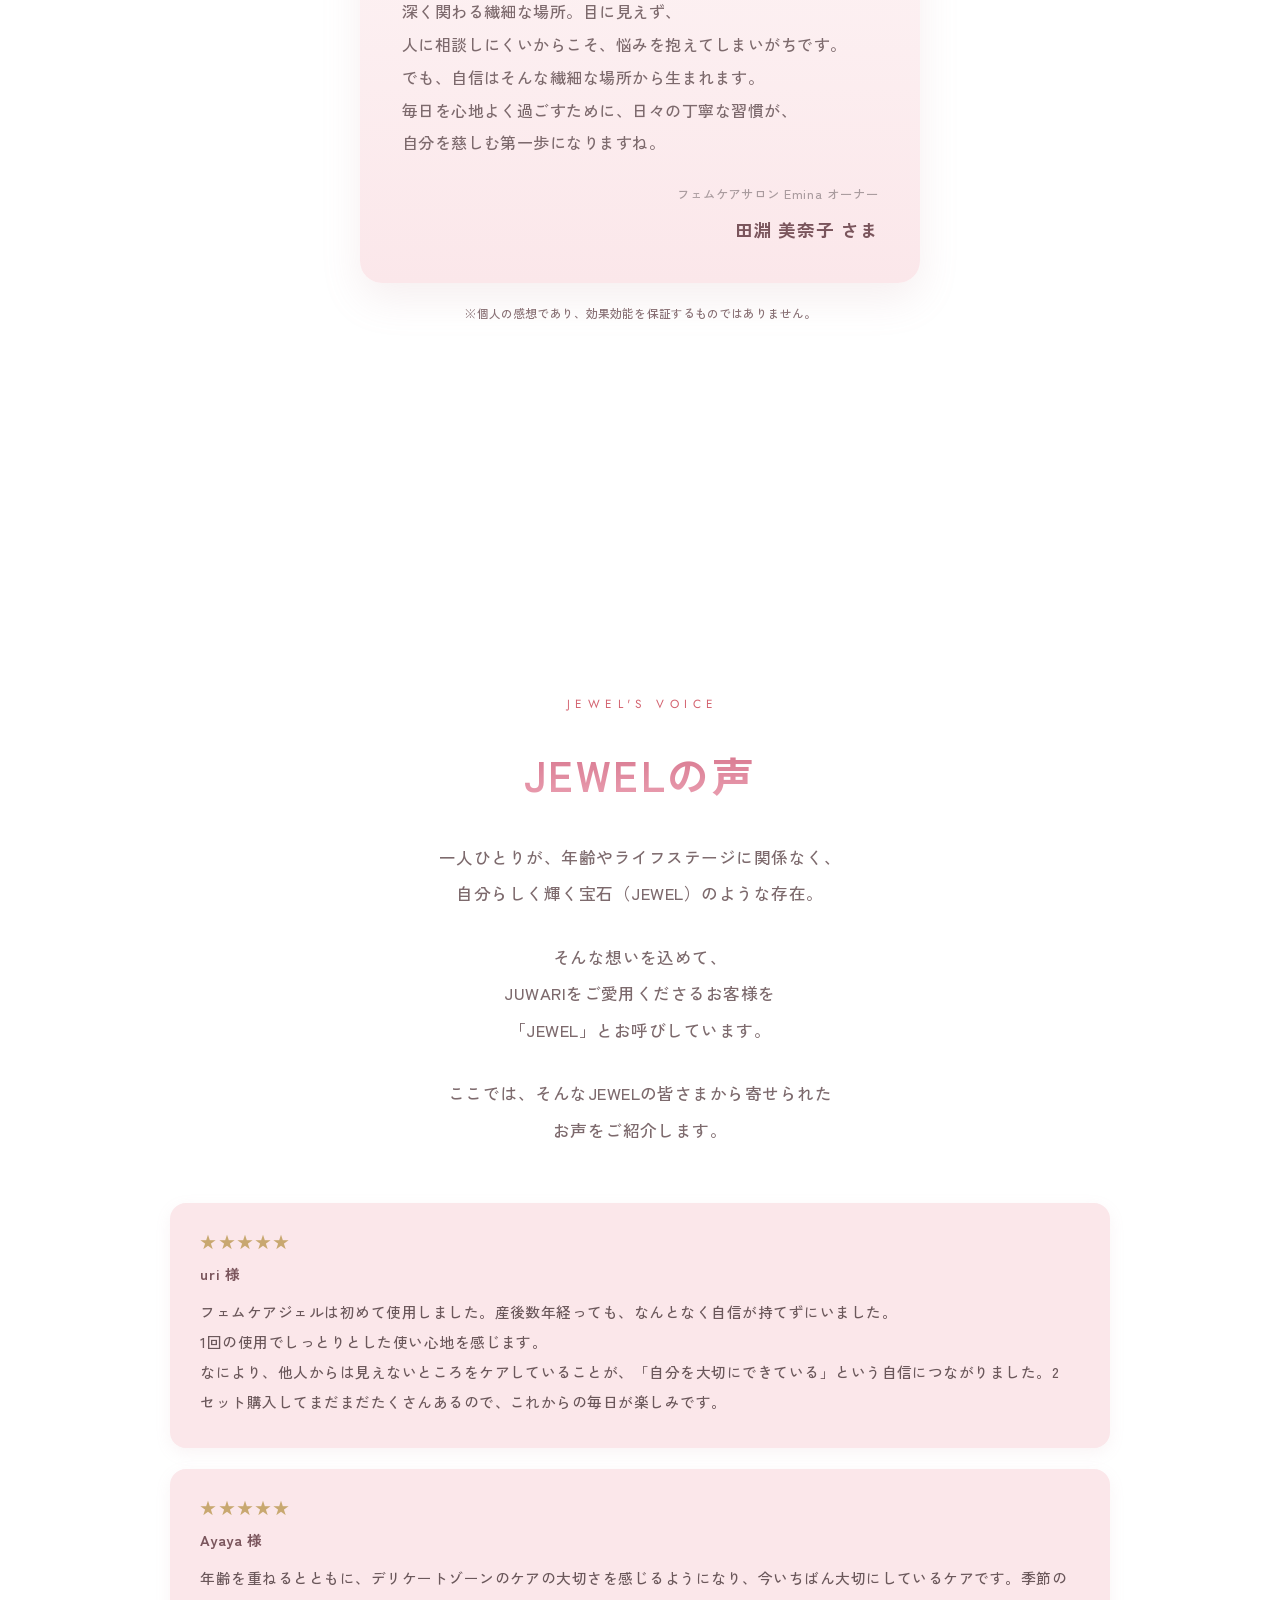
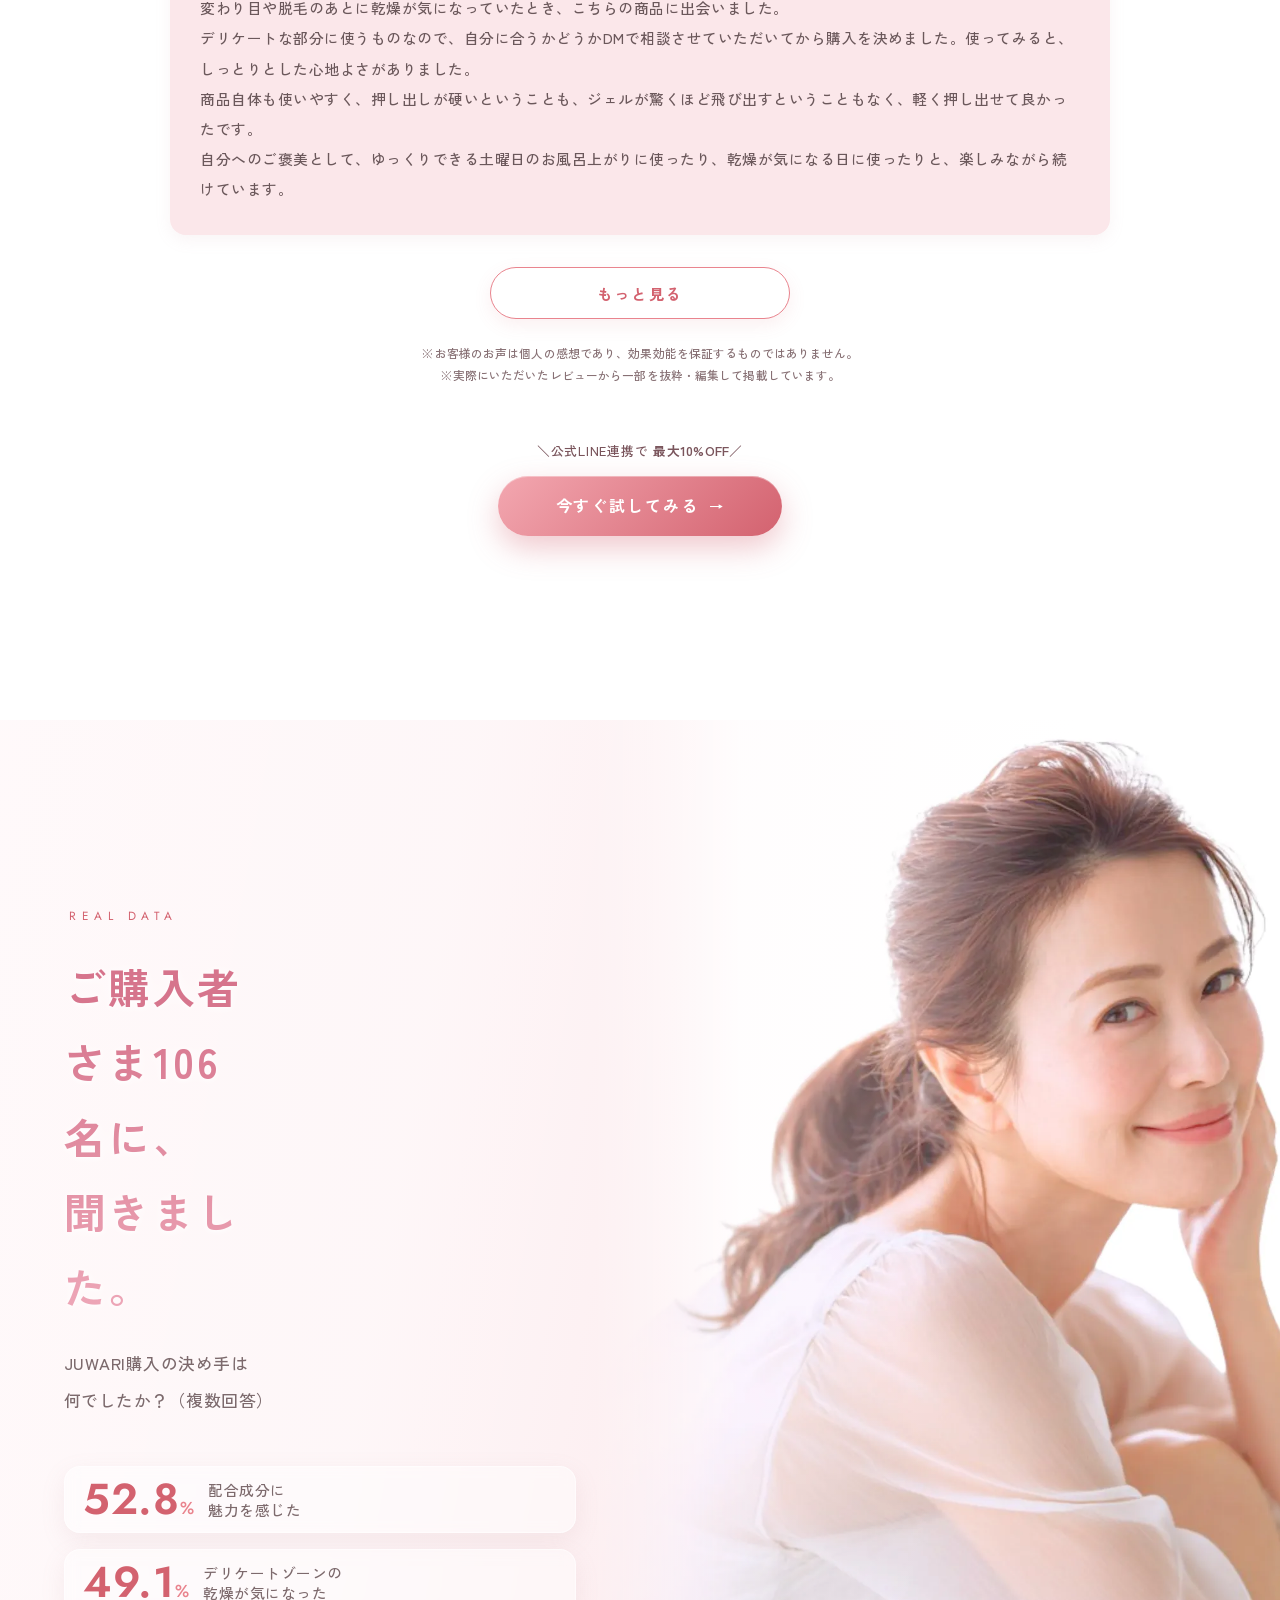
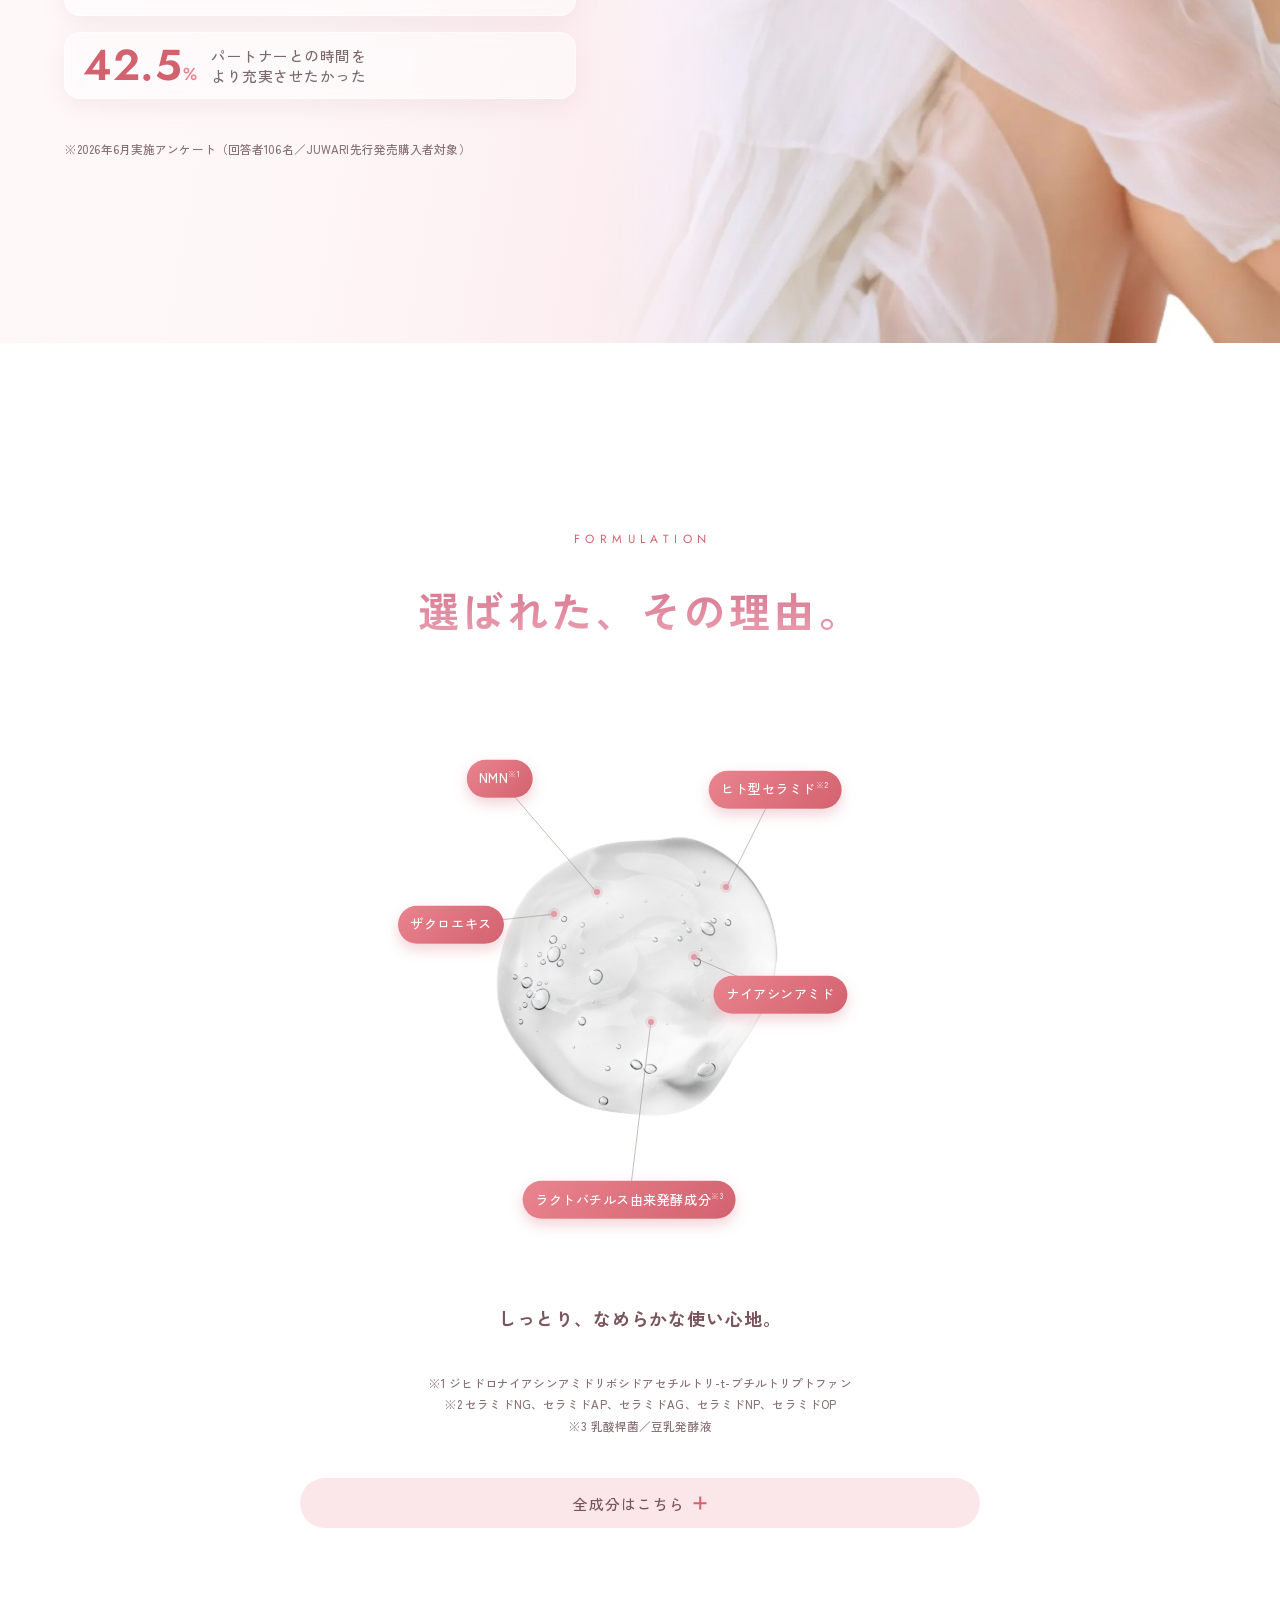
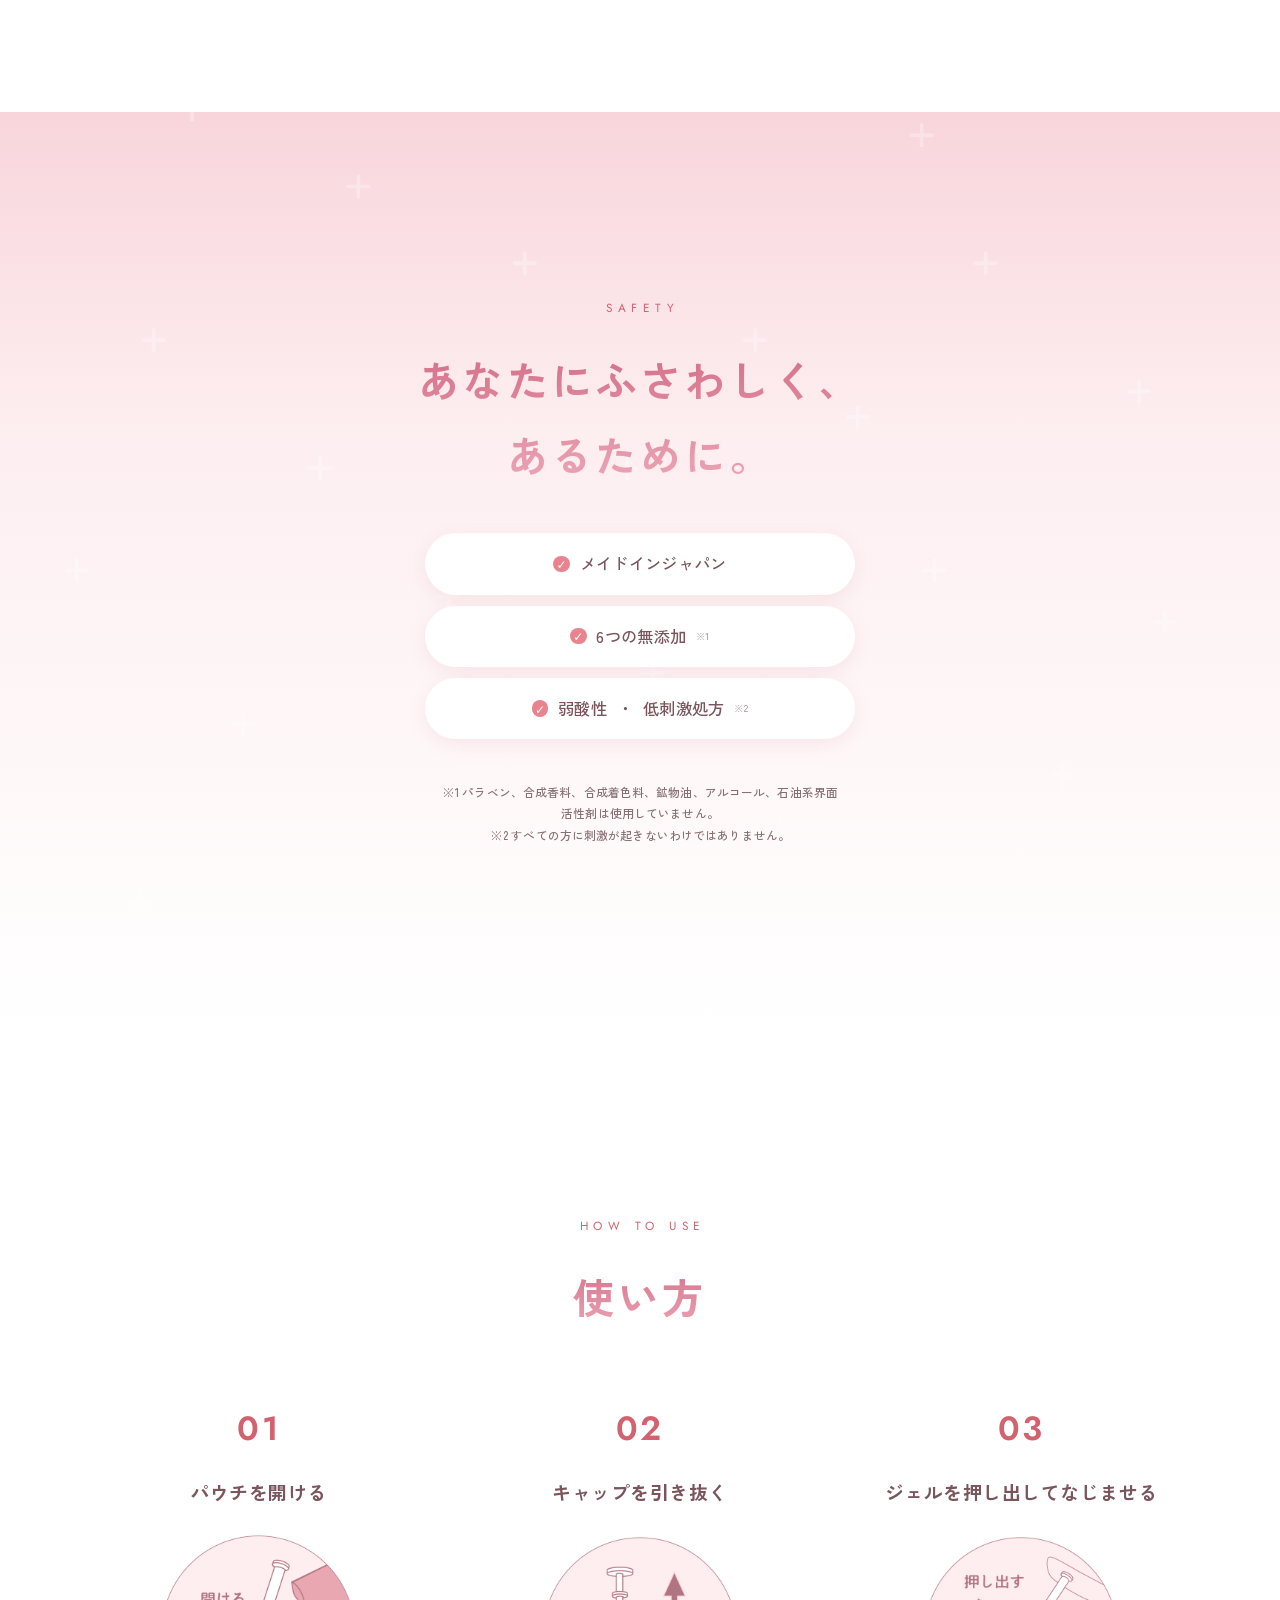
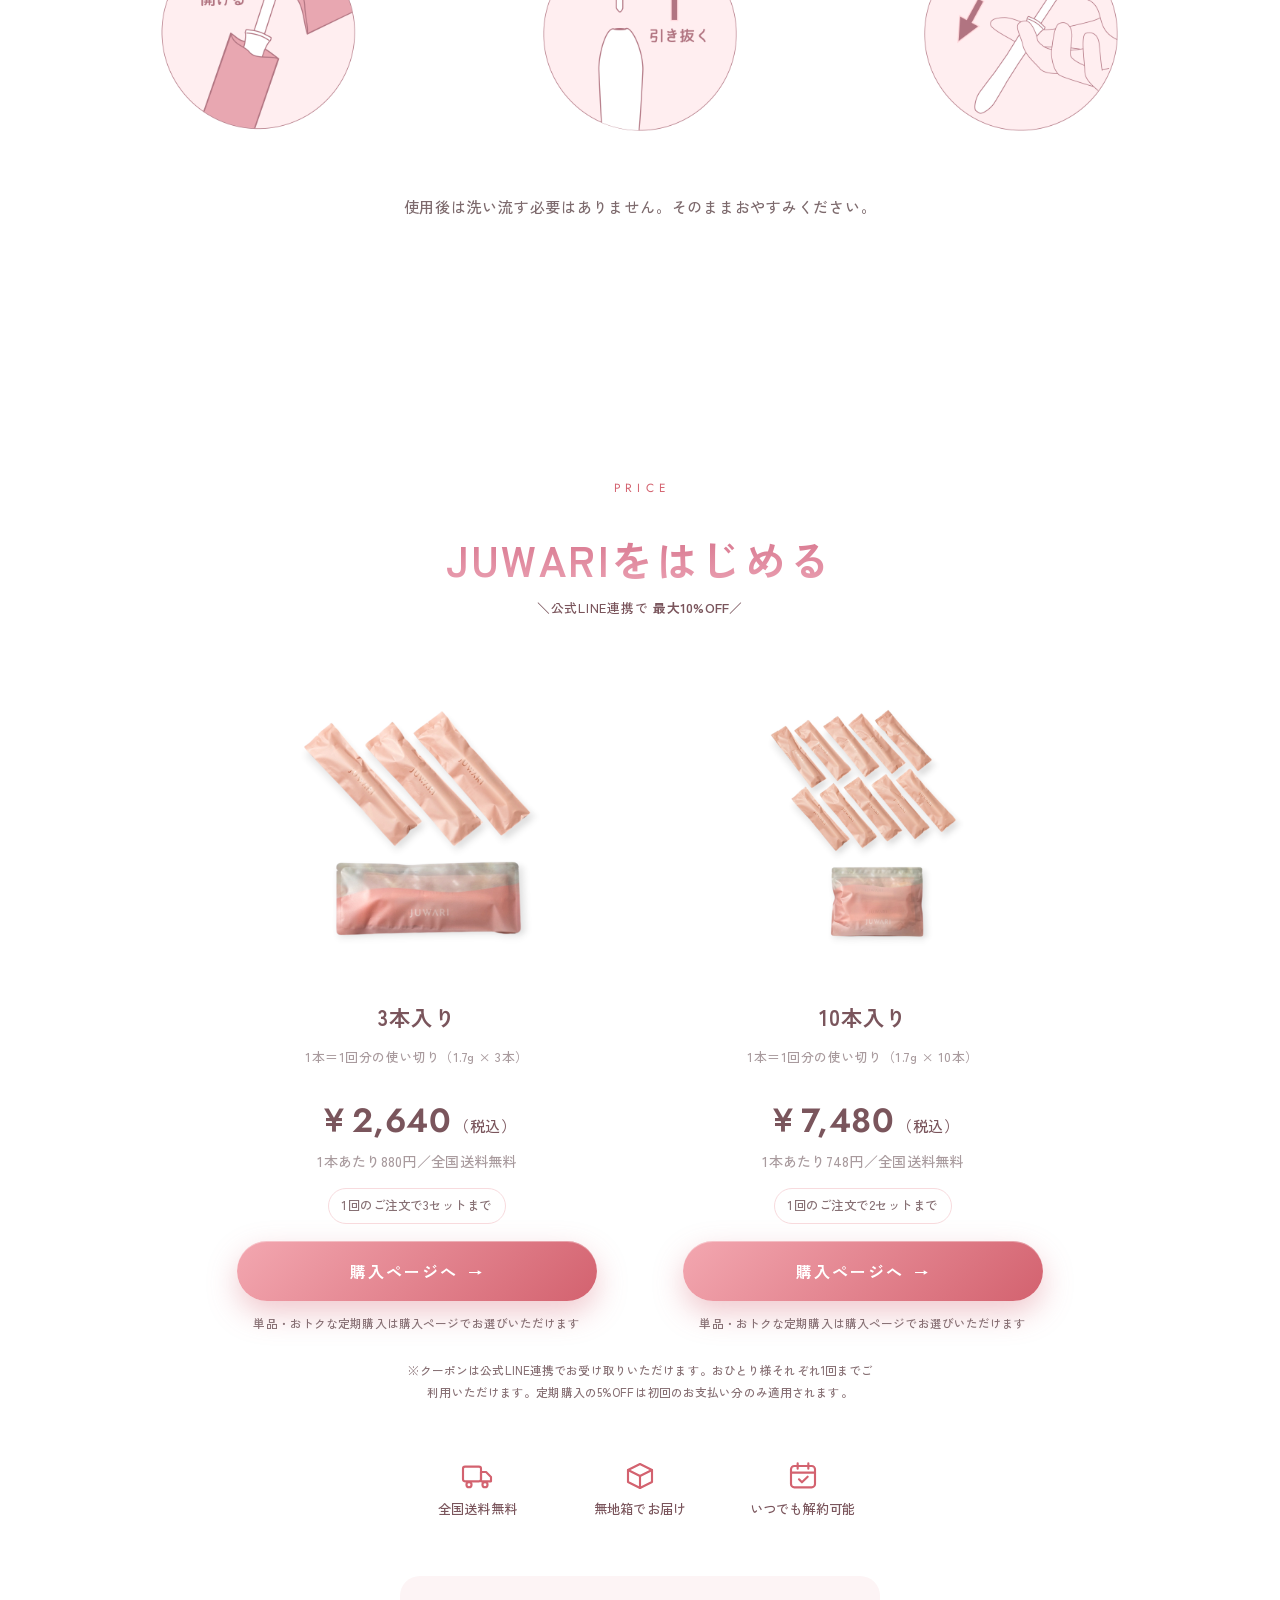
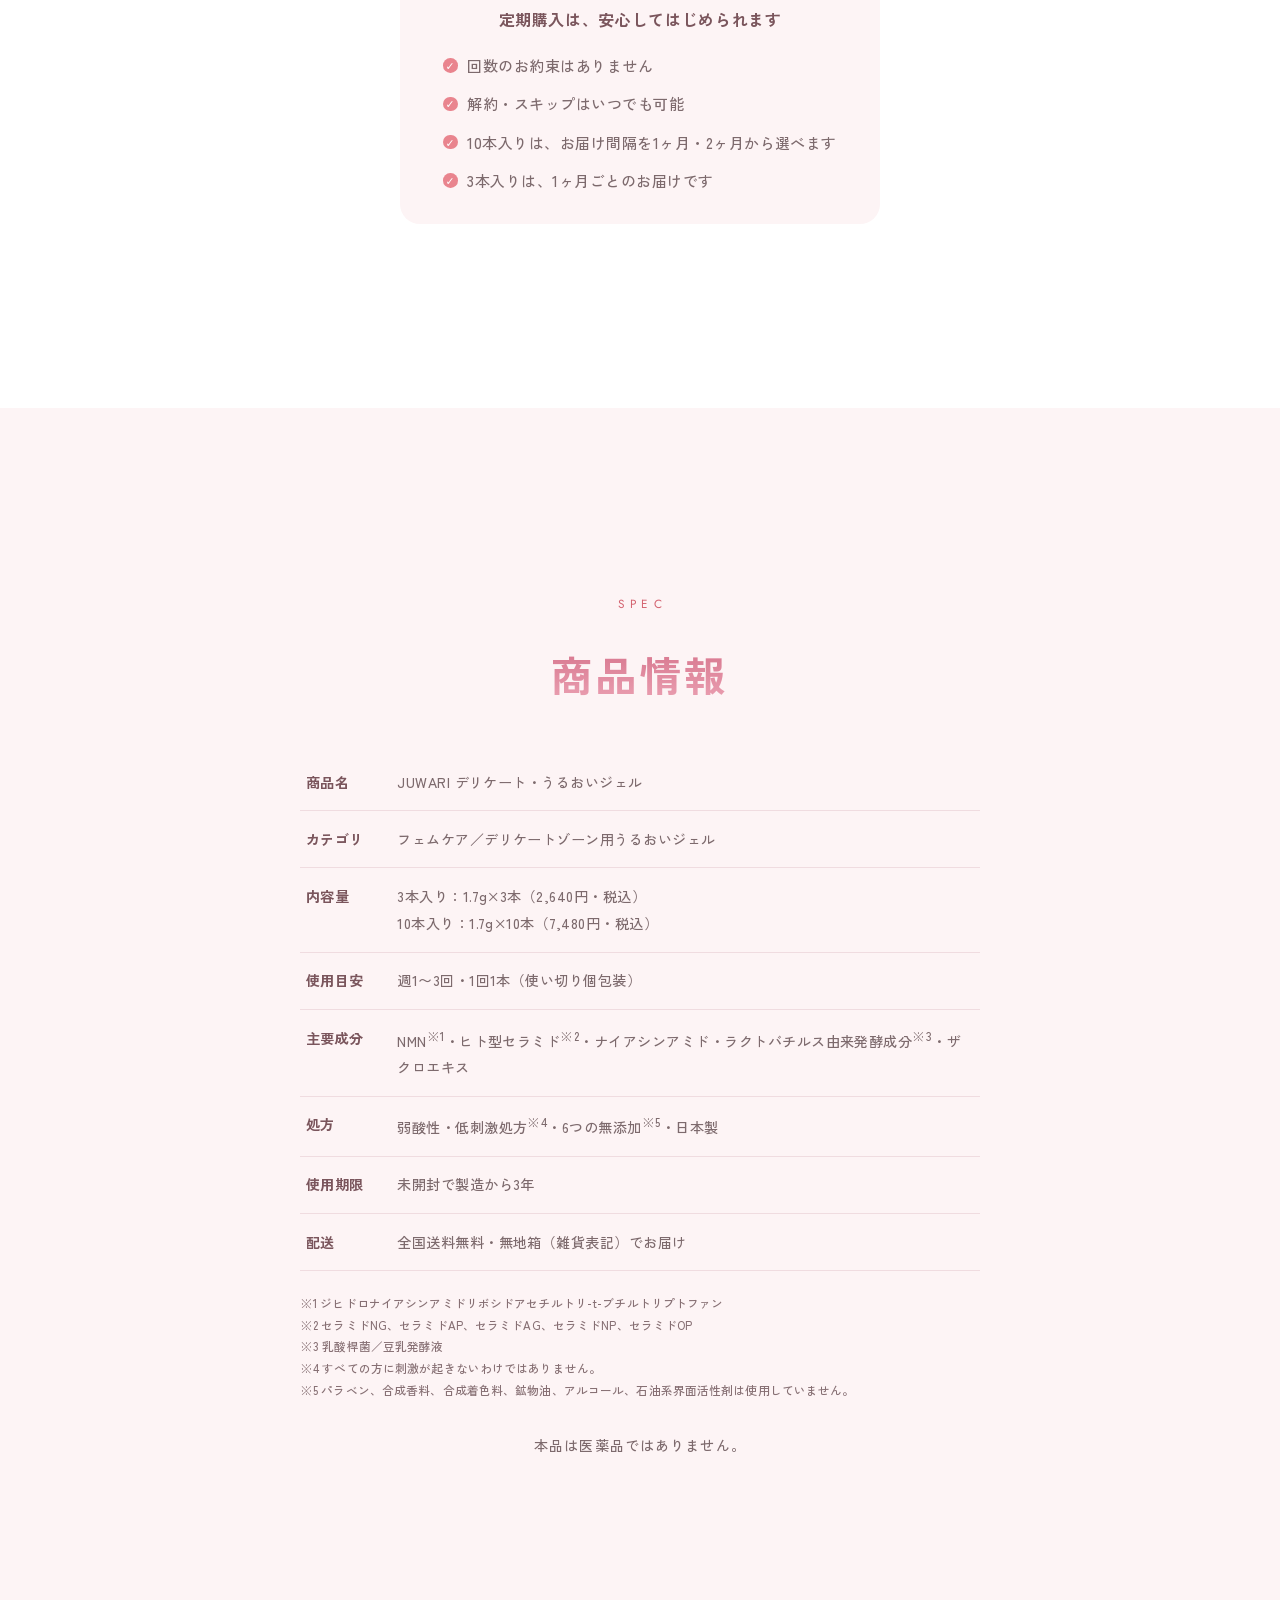
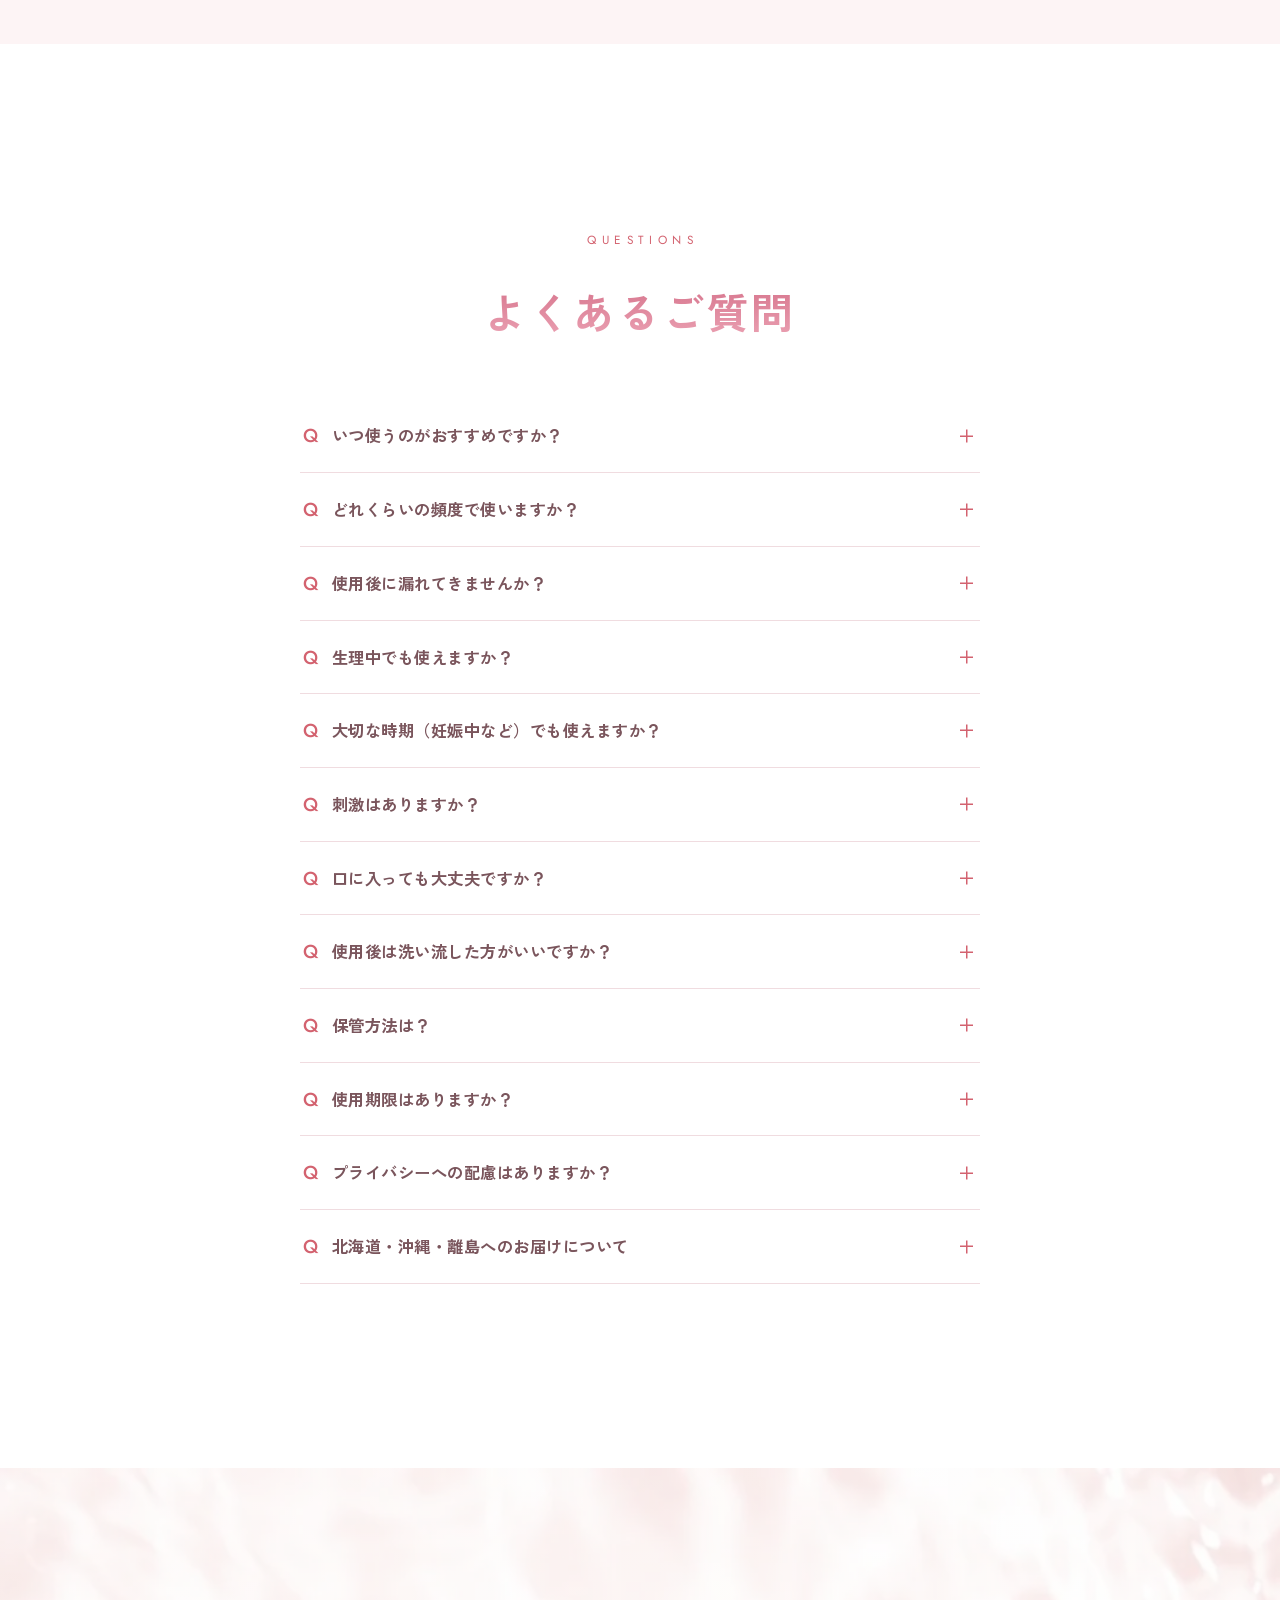
==== commit 9fce4977: "15,000本バッジをFV直下の独立バンドへ移動し、紙吹雪のお祝い演出を追加 - スマホでFV写真（手）に重なって見えにくかったため、「今すぐ試してみる」ボタンの下・REVIEWセクションの上の白帯に" ====
--- a/index.html
+++ b/index.html
@@ -58,7 +58,7 @@
 <link href="https://fonts.googleapis.com/css2?family=Zen+Kaku+Gothic+New:wght@300;400;500;700&family=Jost:wght@300;400;500;600&display=swap" rel="stylesheet" />
 
 <!-- ?v= はキャッシュ対策のバージョン番号。CSSを更新したらこの数字も上げる -->
-<link rel="stylesheet" href="assets/css/style.css?v=20261120-1" />
+<link rel="stylesheet" href="assets/css/style.css?v=20261120-2" />
 
 <!-- Judge.me ウィジェット読み込み（2026-08-28 停止）
      レビューは薬機法・景表法チェック済みの文面をLP内に直接記載する方式へ変更したため、
@@ -260,9 +260,6 @@
     <p class="hero__title">女性としての私を、これからも。</p>
     <!-- 初見のユーザー（SNS流入）に「何の商品か」を一言で伝えるカテゴリ説明 -->
     <p class="hero__desc"><span class="nb">デリケートゾーンにうるおいを届ける、</span><br class="br-sp" /><span class="nb">使い切り個包装のインナージェル</span></p>
-    <!-- 販売実績（2026-11-20 累計15,000本達成）。景表法対応：集計根拠の注記を直下に添える -->
-    <p class="hero__milestone"><span class="nb">おかげさまで</span><span class="nb">累計販売<em>15,000</em>本突破<sup>※</sup></span></p>
-    <p class="hero__milestone-note">※2026年6月の販売開始からの累計販売本数（自社調べ）</p>
   </div>
   <div class="hero__cta">
     <p class="line-coupon">＼公式LINE連携で <em>最大10%OFF</em>／</p>
@@ -273,6 +270,20 @@
 </header>
 
 <main>
+
+  <!-- 販売実績バンド（2026-11-20 累計15,000本達成）。
+       FVの写真に重ならないよう、ヒーロー直下・お客様の声の上に独立した帯として配置。
+       景表法対応：集計根拠の注記を直下に添える -->
+  <div class="milestone-band">
+    <!-- 紙吹雪（お祝い演出）：ブランドカラーの小片がゆっくり舞う。装飾のためaria-hidden。
+         prefers-reduced-motion時は全体のanimation無効化により自動で非表示になる -->
+    <div class="milestone-band__confetti" aria-hidden="true">
+      <span></span><span></span><span></span><span></span><span></span><span></span>
+      <span></span><span></span><span></span><span></span><span></span><span></span>
+    </div>
+    <p class="milestone-band__text"><span class="nb">おかげさまで</span><span class="nb">累計販売<em>15,000</em>本突破<sup>※</sup></span></p>
+    <p class="milestone-band__note">※2026年6月の販売開始からの累計販売本数（自社調べ）</p>
+  </div>
 
   <!-- =========================================================
        ①-2 FV直下：お客様のお声（吹き出しカード・自動スクロール）
--- a/assets/css/style.css
+++ b/assets/css/style.css
@@ -228,36 +228,79 @@
 }
 /* 見出し内の各フレーズは意味の途中で折れないように */
 .hero__title .nb { display: inline-block; }
-/* 販売実績（累計15,000本・2026-11-20達成）。金線はアクセント5%以内の範囲 */
-.hero__milestone {
-  margin-top: 1.3em;
+/* 販売実績バンド（累計15,000本・2026-11-20達成）。
+   FV写真との重なりを避け、ヒーロー直下〜REVIEWの間に白帯で配置。金線はアクセント5%以内 */
+.milestone-band {
+  position: relative;
+  overflow: hidden;
+  background: var(--c-white);
+  text-align: center;
+  padding: clamp(1.7rem, 6vw, 2.6rem) var(--gutter) clamp(1.5rem, 5.4vw, 2.3rem);
+}
+/* 紙吹雪（お祝い演出）：小さく・まばらに・ゆっくり＝派手にしない（§5）。
+   色はブランドパレットのみ（金はアクセント5%以内として2片だけ）。
+   テキストより背面（z-index:0 と position で重なり順を確保） */
+/* PCの広い画面ではテキスト周りに寄せる（max-widthで中央に束ねる） */
+.milestone-band__confetti {
+  position: absolute; top: 0; bottom: 0; left: 0; right: 0;
+  max-width: 880px; margin-inline: auto;
+  pointer-events: none;
+}
+.milestone-band__text, .milestone-band__note { position: relative; }
+.milestone-band__confetti span {
+  position: absolute; top: -14px;
+  width: 7px; height: 11px; border-radius: 2px;
+  background: var(--c-pink-soft);
+  opacity: 0;
+  animation: confetti-fall 10s linear infinite;
+}
+@keyframes confetti-fall {
+  0%   { transform: translateY(0) rotate(0deg); opacity: 0; }
+  10%  { opacity: .8; }
+  80%  { opacity: .55; }
+  100% { transform: translateY(220px) rotate(240deg); opacity: 0; }
+}
+@keyframes confetti-fall-r {
+  0%   { transform: translateY(0) rotate(0deg); opacity: 0; }
+  10%  { opacity: .8; }
+  80%  { opacity: .55; }
+  100% { transform: translateY(220px) rotate(-260deg); opacity: 0; }
+}
+.milestone-band__confetti span:nth-child(even) { animation-name: confetti-fall-r; }
+.milestone-band__confetti span:nth-child(1)  { left: 5%;  animation-delay: -2s; }
+.milestone-band__confetti span:nth-child(2)  { left: 13%; width: 6px; height: 6px; border-radius: 50%; background: var(--c-pink); animation-delay: -7s; animation-duration: 12s; }
+.milestone-band__confetti span:nth-child(3)  { left: 21%; background: var(--c-gold); animation-delay: -4.5s; animation-duration: 11s; }
+.milestone-band__confetti span:nth-child(4)  { left: 29%; animation-delay: -9s; }
+.milestone-band__confetti span:nth-child(5)  { left: 38%; width: 5px; height: 5px; border-radius: 50%; background: var(--c-pink-deep); animation-delay: -1s; animation-duration: 13s; }
+.milestone-band__confetti span:nth-child(6)  { left: 47%; animation-delay: -6s; animation-duration: 11.5s; }
+.milestone-band__confetti span:nth-child(7)  { left: 56%; width: 6px; height: 6px; border-radius: 50%; background: var(--c-pink); animation-delay: -3.5s; }
+.milestone-band__confetti span:nth-child(8)  { left: 64%; animation-delay: -10.5s; animation-duration: 12.5s; }
+.milestone-band__confetti span:nth-child(9)  { left: 72%; background: var(--c-gold); animation-delay: -8s; animation-duration: 11s; }
+.milestone-band__confetti span:nth-child(10) { left: 80%; width: 5px; height: 5px; border-radius: 50%; background: var(--c-pink-deep); animation-delay: -5s; }
+.milestone-band__confetti span:nth-child(11) { left: 88%; animation-delay: -0.5s; animation-duration: 12s; }
+.milestone-band__confetti span:nth-child(12) { left: 95%; width: 6px; height: 6px; border-radius: 50%; background: var(--c-pink); animation-delay: -7.5s; animation-duration: 10.5s; }
+.milestone-band__text {
   font-weight: 700;
-  font-size: clamp(.82rem, 3.6vw, .98rem);
+  font-size: clamp(.92rem, 4vw, 1.15rem);
   letter-spacing: .07em;
   color: var(--c-heading);
-  text-shadow: 0 1px 8px rgba(255,255,255,.85), 0 0 4px rgba(255,255,255,.6);
 }
 /* 金線はスマホでは折り返しの原因になるためPC（768px〜）のみ表示 */
 @media (min-width: 768px) {
-  .hero__milestone::before, .hero__milestone::after {
-    content: ""; display: inline-block; width: 24px; height: 1px;
-    background: var(--c-gold); vertical-align: middle; margin: 0 .8em;
+  .milestone-band__text::before, .milestone-band__text::after {
+    content: ""; display: inline-block; width: 30px; height: 1px;
+    background: var(--c-gold); vertical-align: middle; margin: 0 1em;
   }
-  .hero__milestone::before { margin-left: 0; }
-}
-.hero__milestone em {
+}
+.milestone-band__text em {
   font-style: normal; font-family: var(--f-num); font-weight: 600;
   font-size: 1.55em; color: var(--c-pink-deep); letter-spacing: .02em;
   margin: 0 .06em;
 }
-.hero__milestone sup { font-size: .55em; }
-/* 注記（打消し表示）：読める大きさ・コントラスト4.5:1以上を確保（#746D6Aは実績値） */
-.hero__milestone-note {
-  display: inline-block;
-  margin-top: .55em;
-  padding: .22em .9em;
-  background: rgba(255,255,255,.6);
-  border-radius: 999px;
+.milestone-band__text sup { font-size: .55em; }
+/* 注記（打消し表示）：読める大きさ・白地で4.5:1以上のコントラスト（#746D6Aは実績値） */
+.milestone-band__note {
+  margin-top: .7em;
   font-size: clamp(.6rem, 2.6vw, .68rem);
   letter-spacing: .03em;
   color: #746D6A;
